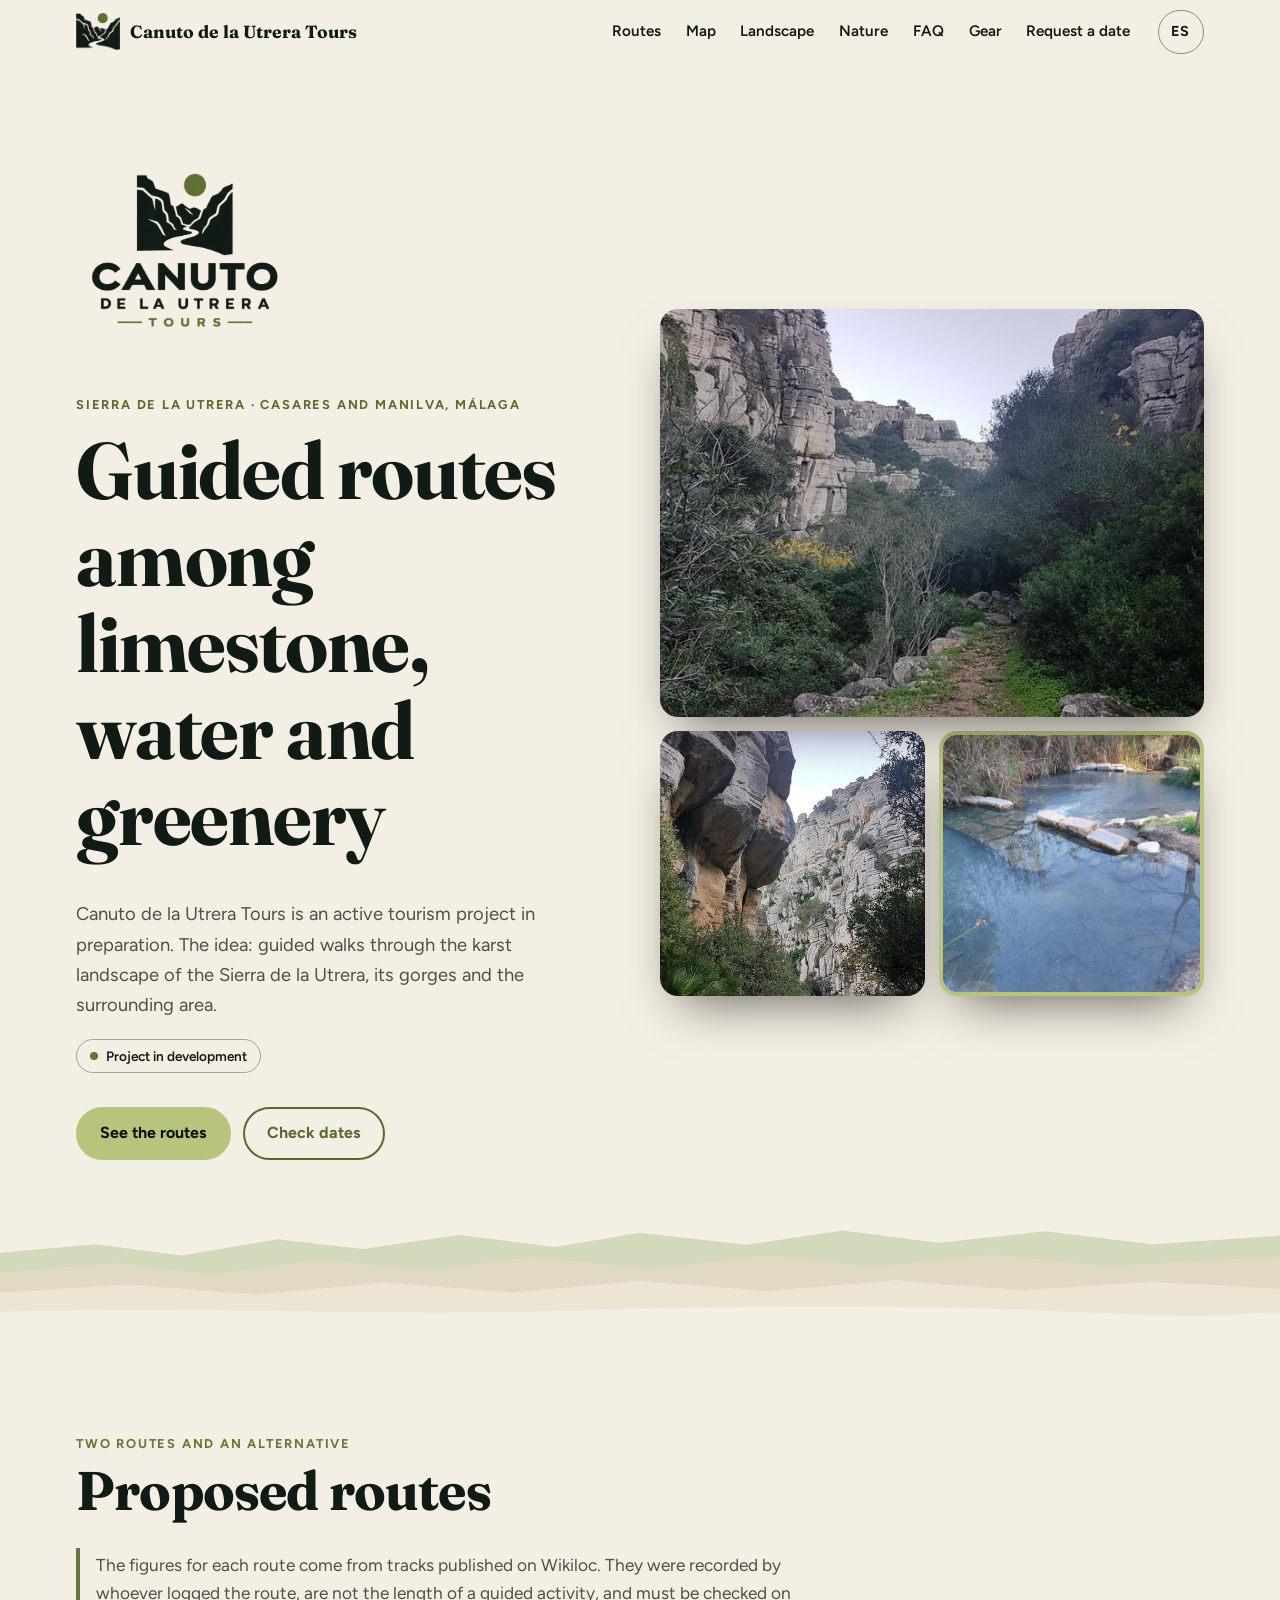
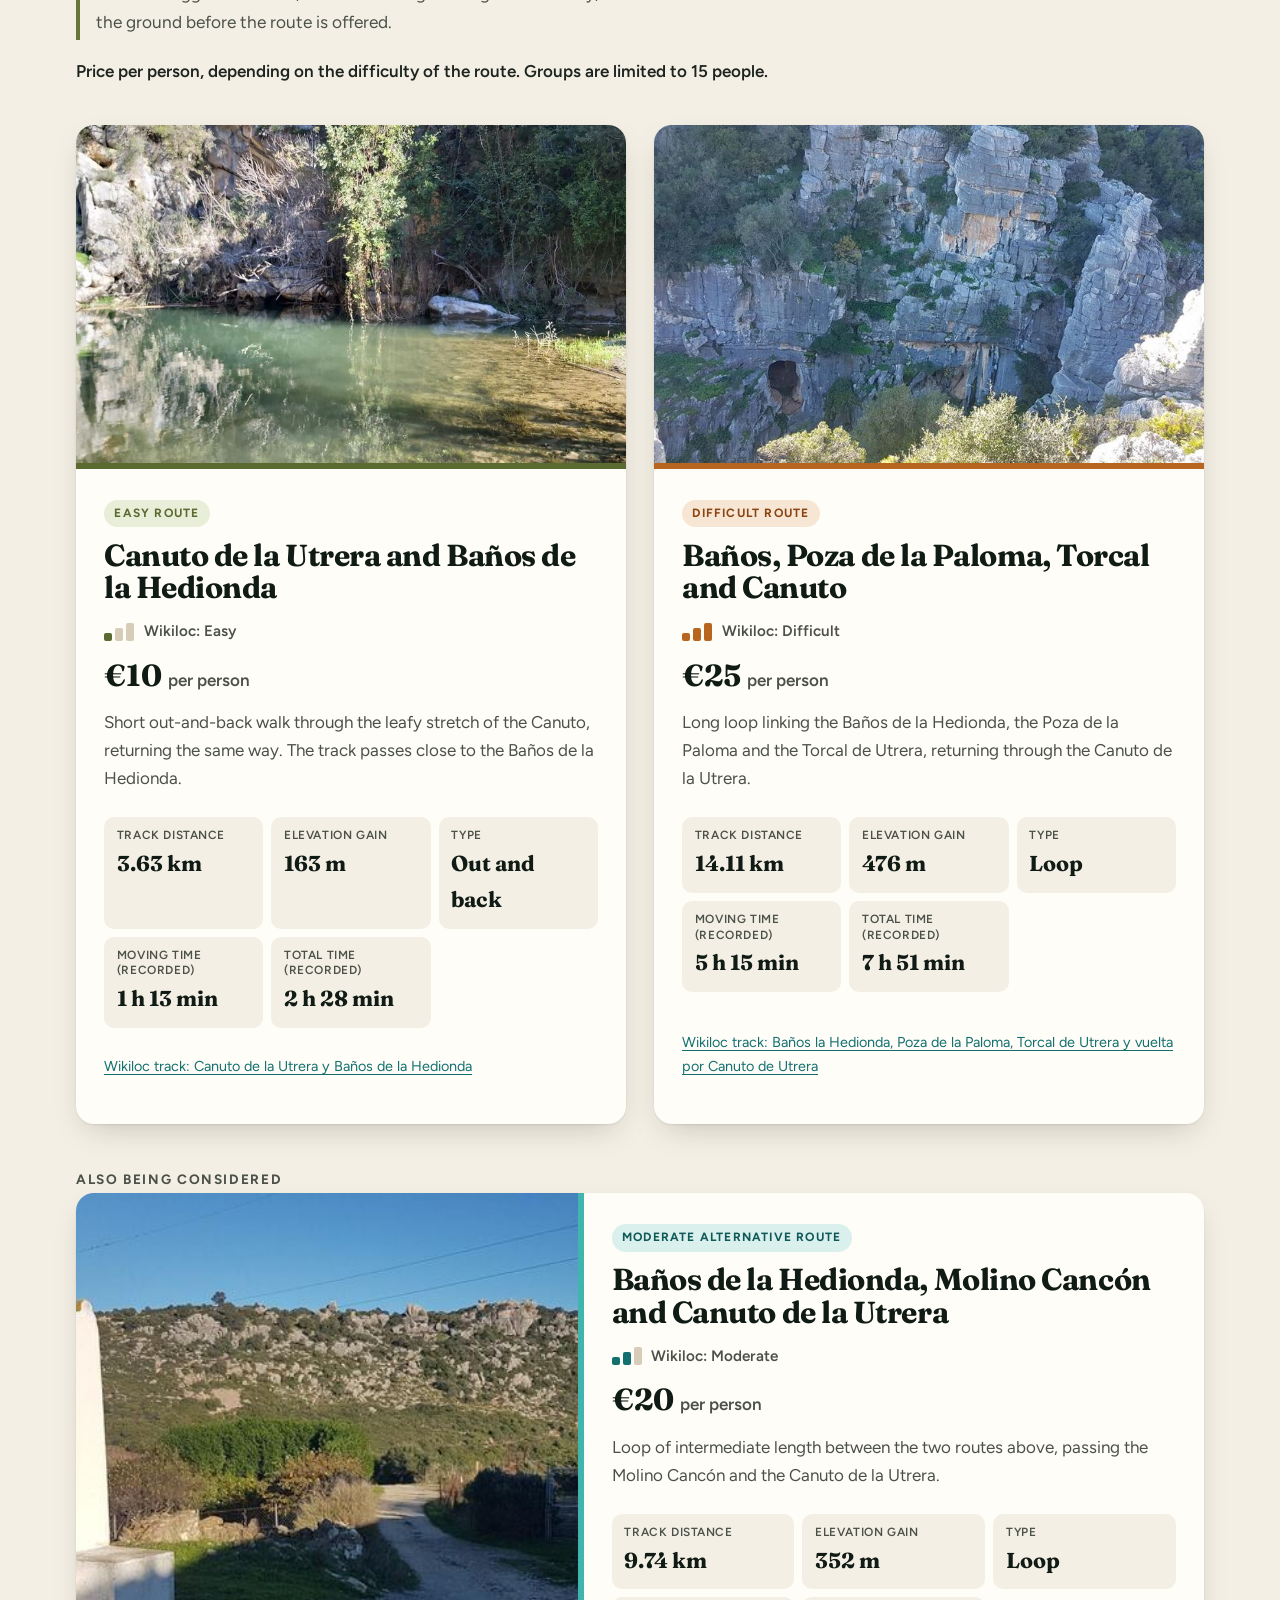
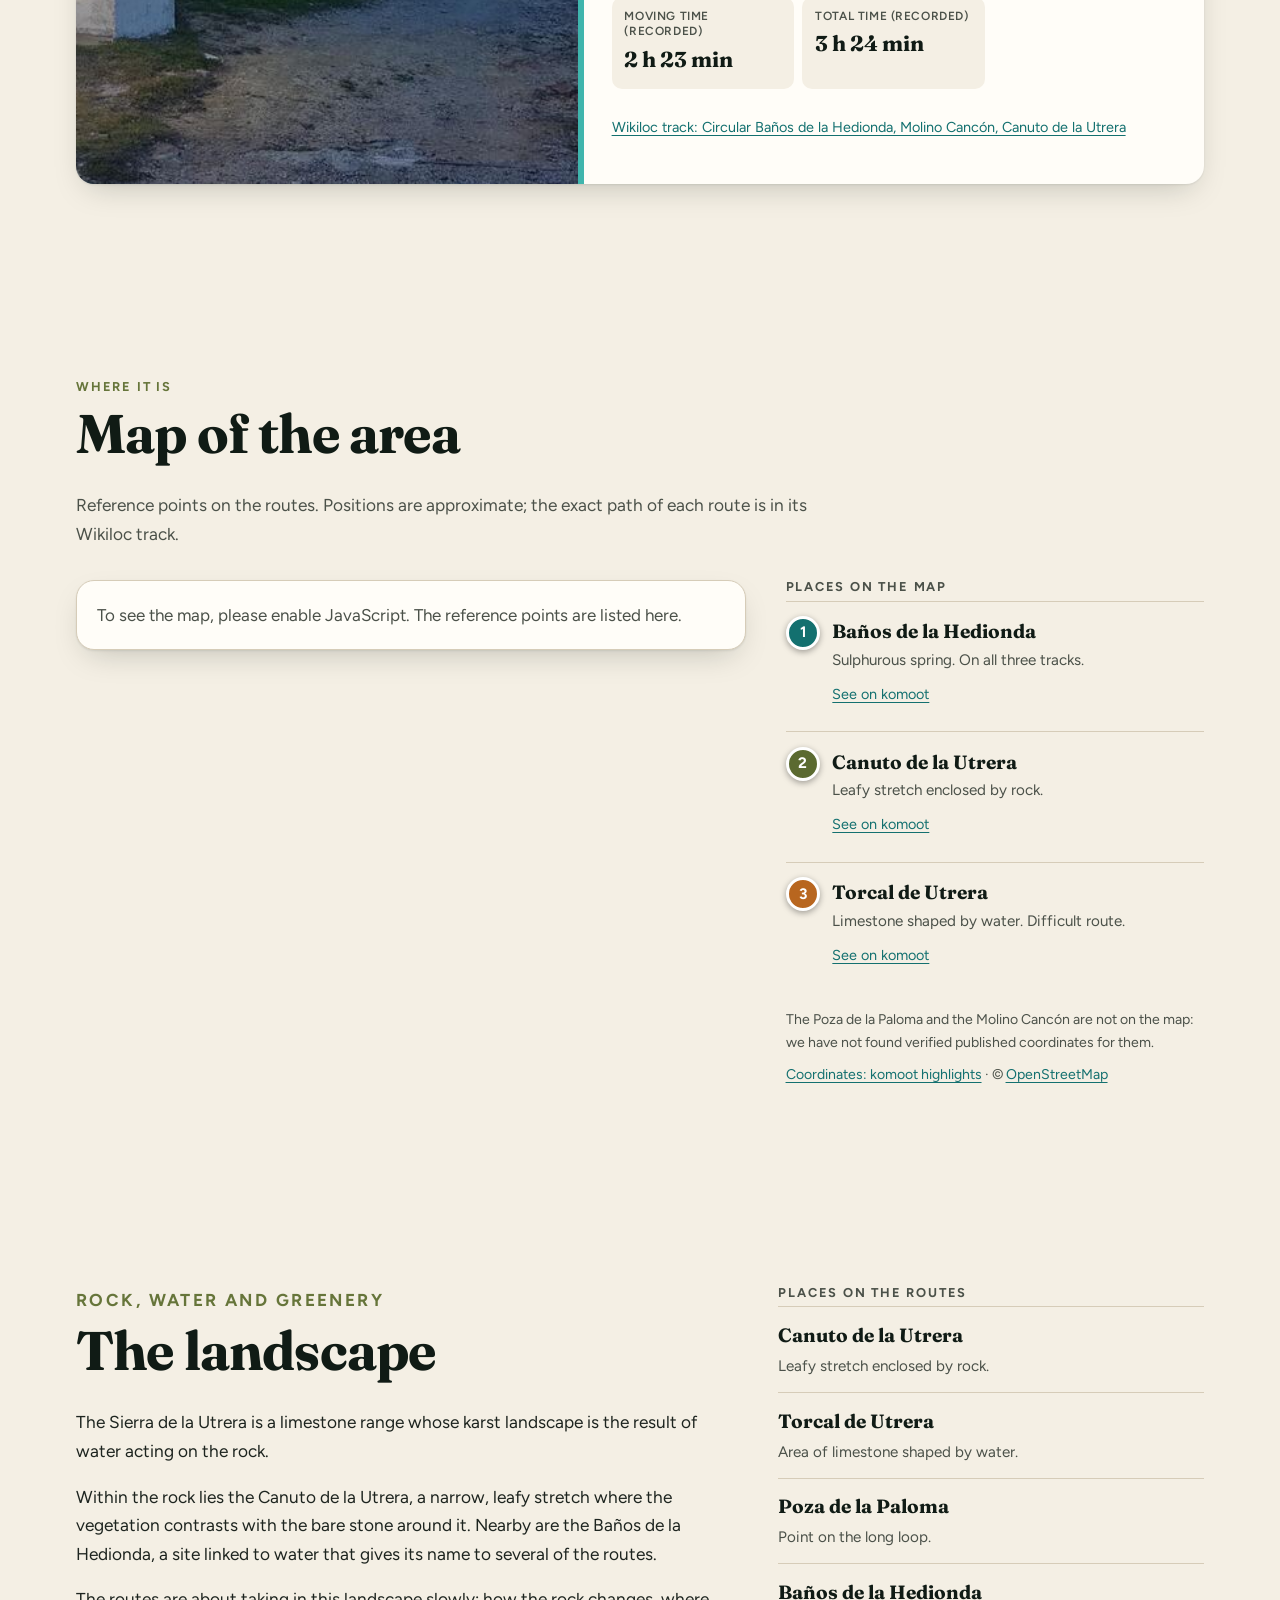
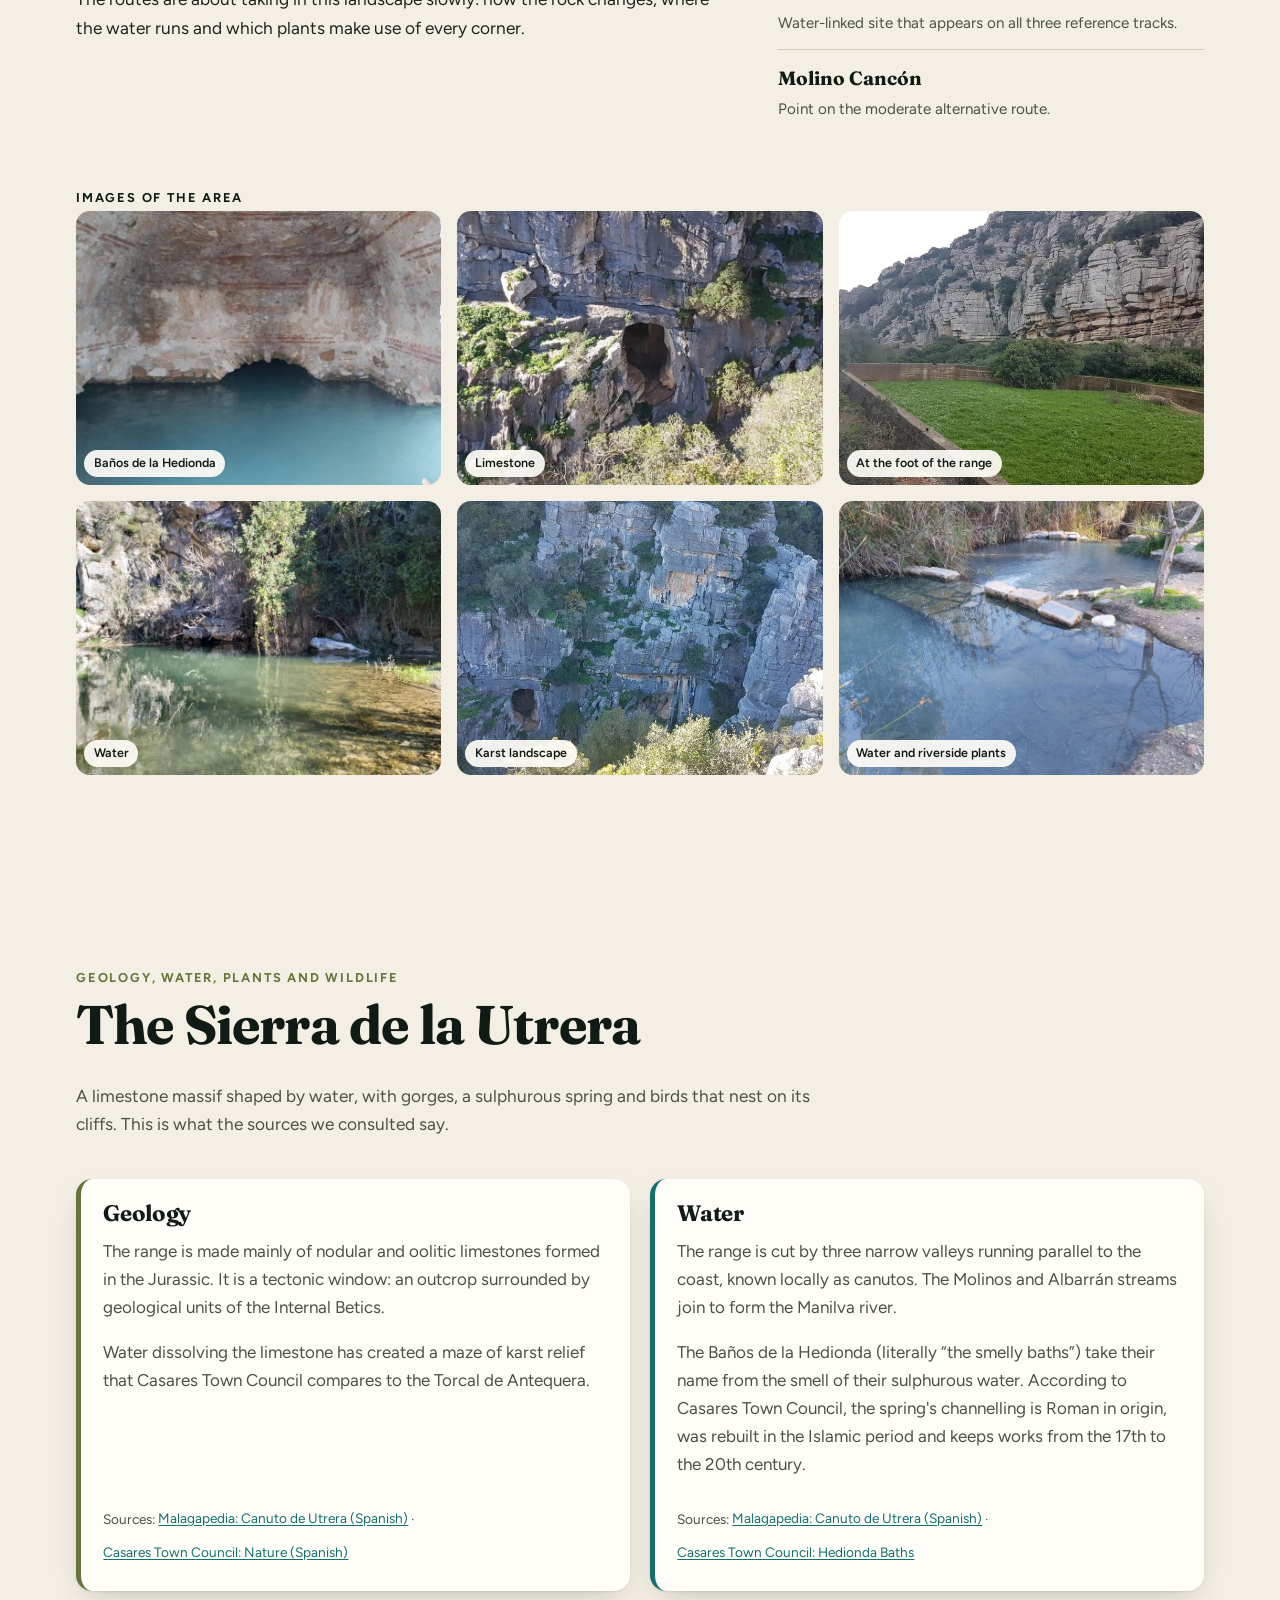
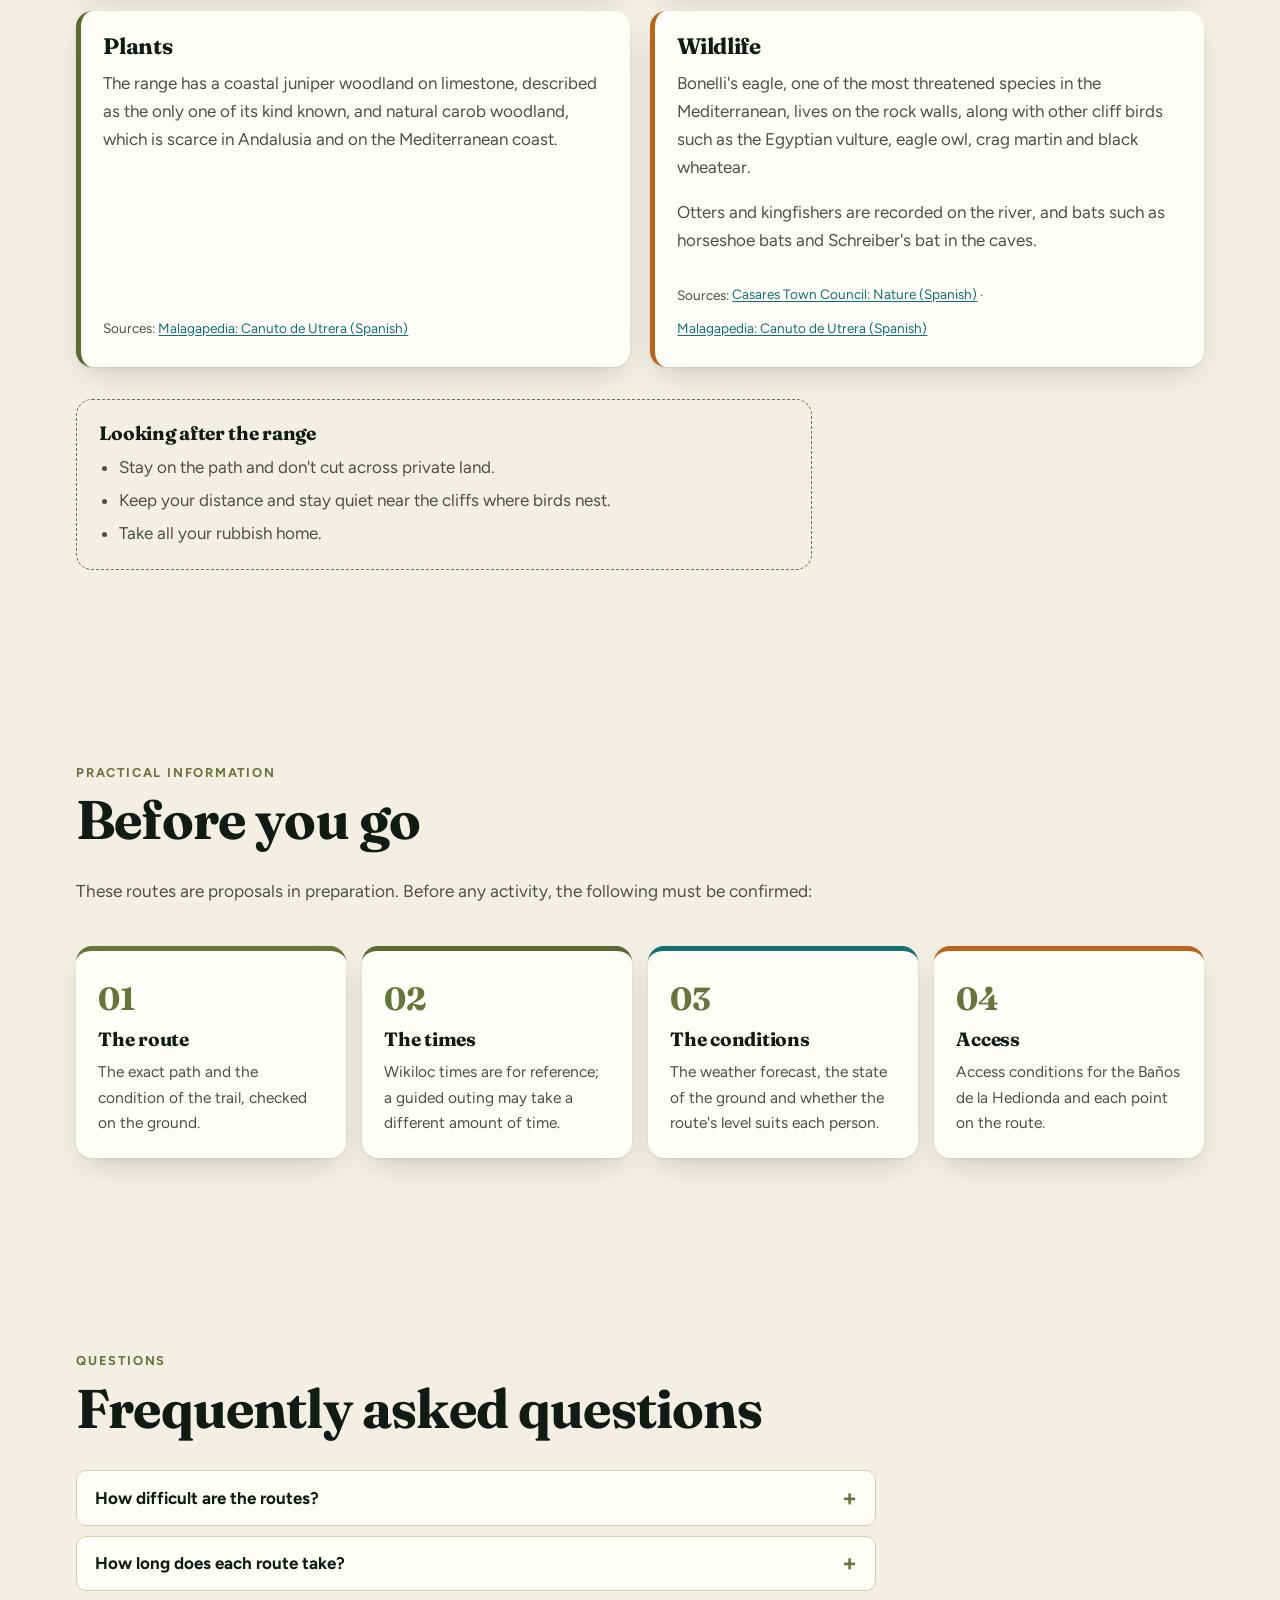
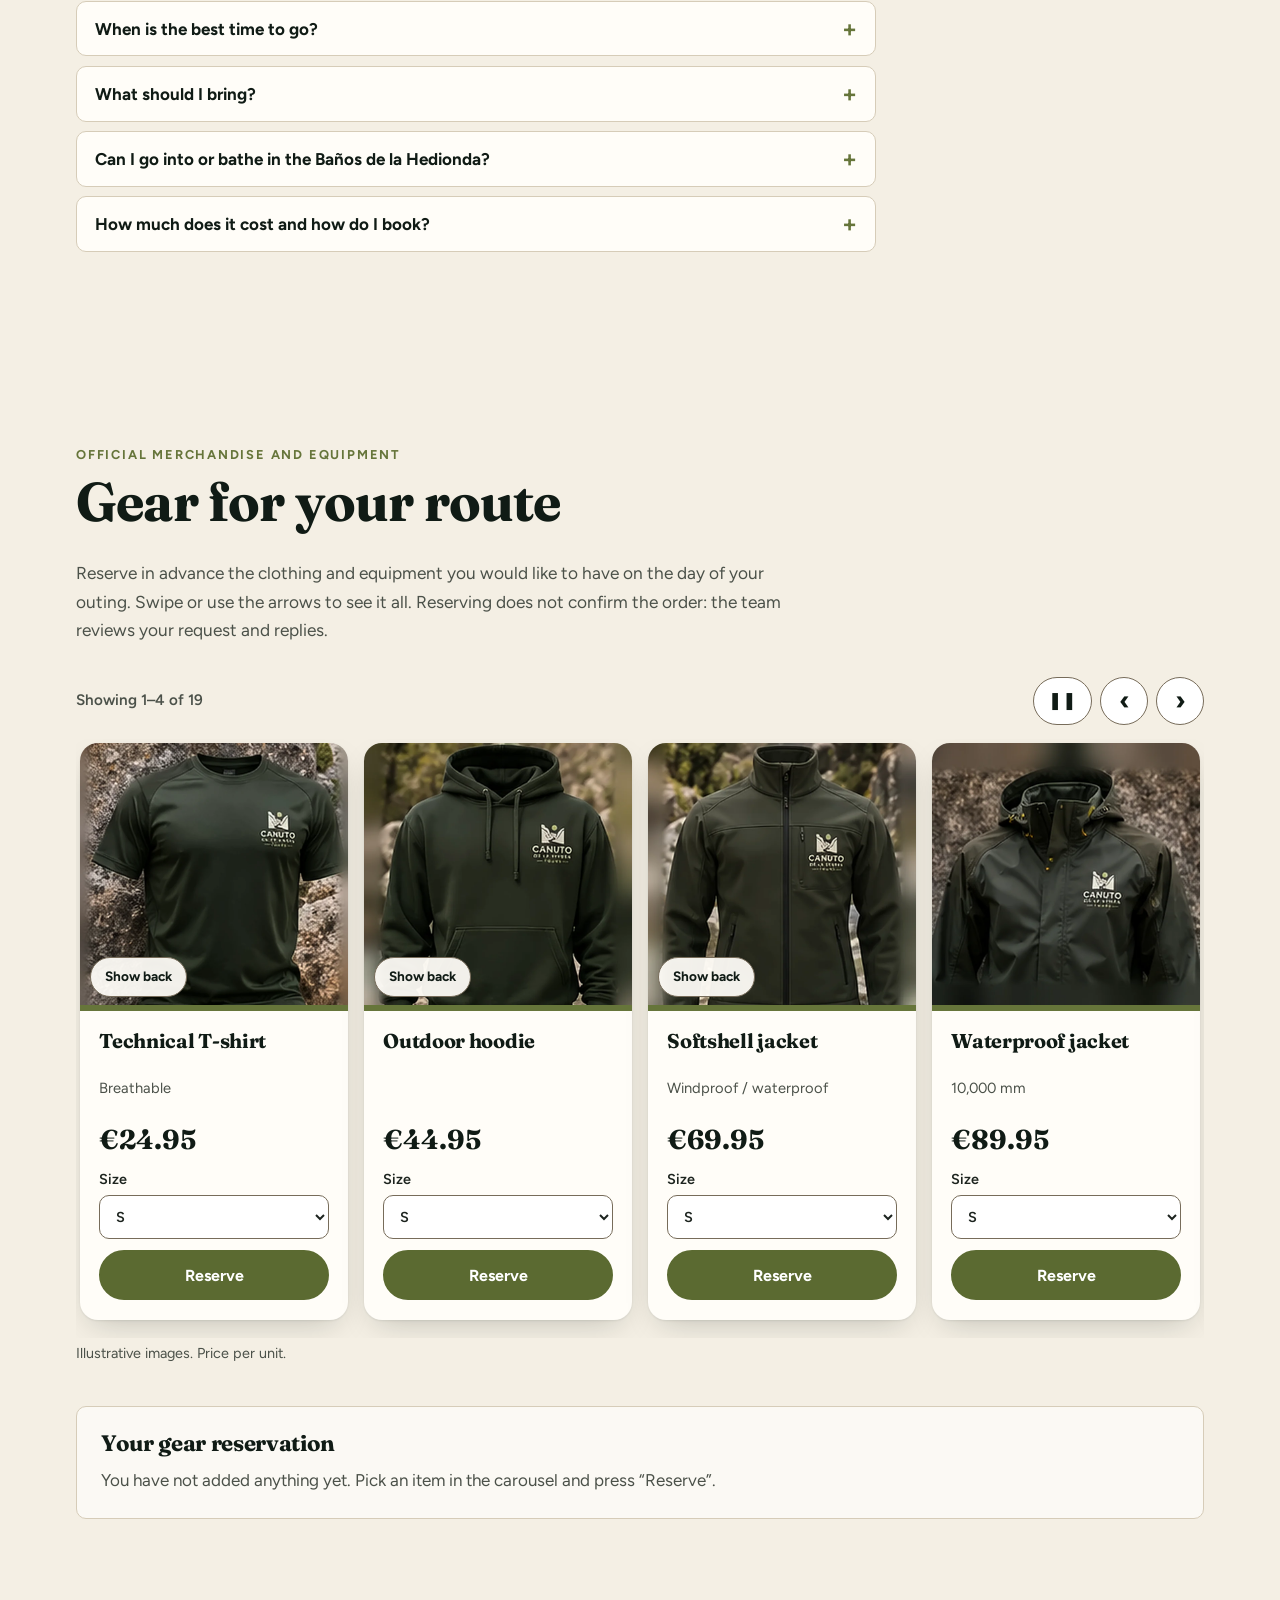
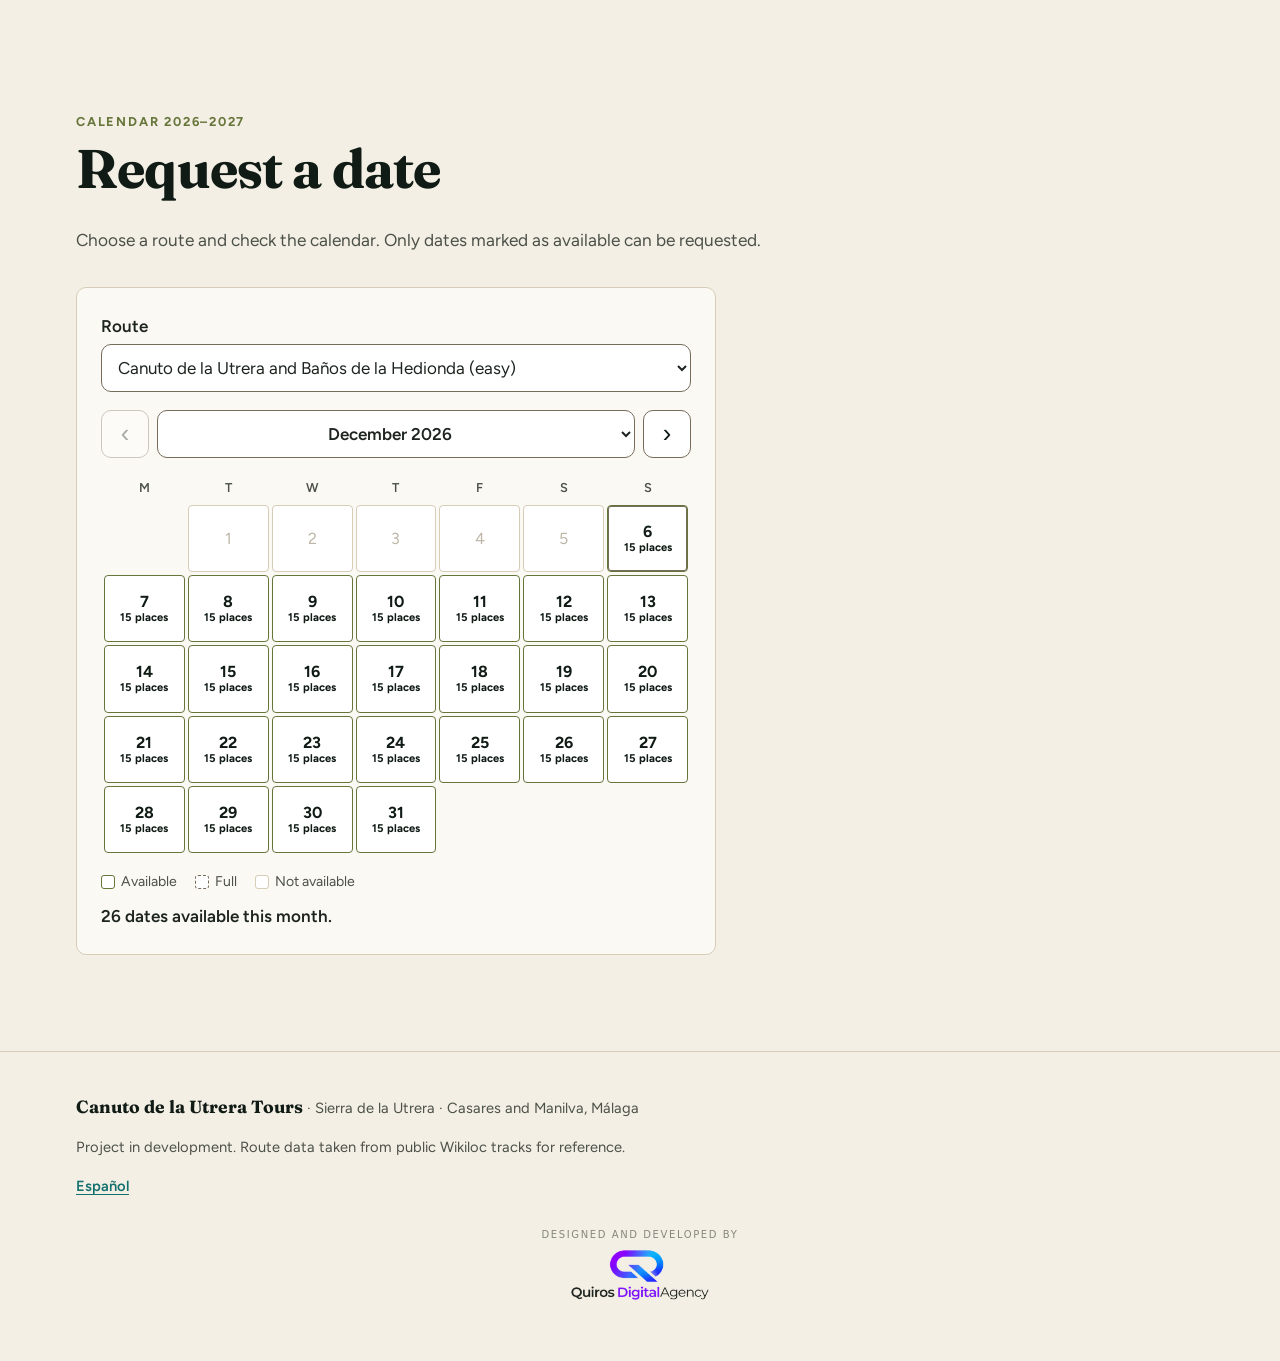
==== en.html @ 84bdc3fd "Fotos mejores de cada producto, espalda en camiseta, sudadera y softshell - Cada artículo con su fot" ====
<!doctype html>
<html lang="en">
<head>
  <meta charset="utf-8">
  <meta name="viewport" content="width=device-width, initial-scale=1">
  <title>Canuto de la Utrera Tours · Guided routes in the Sierra de la Utrera</title>
  <meta name="description" content="Active tourism project offering guided routes through the natural and geological setting of the Sierra de la Utrera, between Casares and Manilva (Málaga, Spain).">
  <meta property="og:type" content="website">
  <meta property="og:locale" content="en_GB">
  <meta property="og:locale:alternate" content="es_ES">
  <meta property="og:site_name" content="Canuto de la Utrera Tours">
  <meta property="og:title" content="Canuto de la Utrera Tours · Guided routes in the Sierra de la Utrera">
  <meta property="og:description" content="Active tourism project offering guided routes through the natural and geological setting of the Sierra de la Utrera, between Casares and Manilva (Málaga, Spain).">
  <link rel="alternate" hreflang="es" href="index.html">
  <link rel="alternate" hreflang="en" href="en.html">
  <meta name="twitter:card" content="summary">
  <meta name="theme-color" content="#f4efe4">
  <meta name="color-scheme" content="light">
  <link rel="manifest" href="manifest.json">
  <link rel="icon" href="favicon-32.png" type="image/png" sizes="32x32">
  <link rel="apple-touch-icon" href="favicon-180.png">
  <link rel="preconnect" href="https://fonts.googleapis.com">
  <link rel="preconnect" href="https://fonts.gstatic.com" crossorigin>
  <link rel="stylesheet" href="https://fonts.googleapis.com/css2?family=Fraunces:opsz,wght@9..144,500;9..144,700&family=Figtree:wght@400;600;700&display=swap">
  <link rel="stylesheet" href="styles.v4.css">
  <link rel="stylesheet" href="vendor/leaflet/leaflet.css">
</head>
<body>
  <a class="saltar" href="#contenido">Skip to content</a>

  <header class="cabecera">
    <div class="envoltura cabecera-in">
      <a class="marca" href="#inicio"><img src="img/marca.png" alt="" width="44" height="37"><span>Canuto de la Utrera Tours</span></a>
      <nav aria-label="Main">
        <ul>
          <li><a href="#rutas">Routes</a></li>
          <li><a href="#mapa">Map</a></li>
          <li><a href="#entorno">Landscape</a></li>
          <li><a href="#naturaleza">Nature</a></li>
          <li><a href="#preguntas">FAQ</a></li>
          <li><a href="#material">Gear</a></li>
          <li><a href="#reservas">Request a date</a></li>
        </ul>
      </nav>
      <a class="idioma" href="index.html" hreflang="es" lang="es" aria-label="Leer esta página en español"><span aria-hidden="true">ES</span></a>
    </div>
  </header>

  <main id="contenido" tabindex="-1">
    <section class="portada" id="inicio" aria-labelledby="inicio-t">
      <div class="envoltura portada-in">
        <div class="portada-texto">
          <img class="portada-logo" src="img/logo.png" alt="Logo of Canuto de la Utrera Tours" width="640" height="661">
          <p class="antetitulo">Sierra de la Utrera · Casares and Manilva, Málaga</p>
          <h1 id="inicio-t">Guided routes among limestone, water and greenery</h1>
          <p class="entradilla">Canuto de la Utrera Tours is an active tourism project in preparation. The idea: guided walks through the karst landscape of the Sierra de la Utrera, its gorges and the surrounding area.</p>
          <p class="estado">Project in development</p>
          <p class="portada-acciones"><a class="boton boton-claro" href="#rutas">See the routes</a><a class="boton boton-borde" href="#reservas">Check dates</a></p>
        </div>
        <div class="portada-fotos">
          <figure class="pf pf-1"><img src="img/sendero-canuto.jpg" srcset="img/sendero-canuto-800.jpg 800w, img/sendero-canuto.jpg 1600w" sizes="(min-width: 60rem) 34rem, 100vw" alt="Path through vegetation leading into a gorge with limestone walls" loading="eager" decoding="async"></figure>
          <figure class="pf pf-2"><img src="img/barranco.jpg" srcset="img/barranco-800.jpg 800w, img/barranco.jpg 1600w" sizes="(min-width: 60rem) 17rem, 1px" alt="Limestone walls closing in among trees to form a gorge" loading="eager" decoding="async"></figure>
          <figure class="pf pf-3"><img src="img/agua-turquesa.jpg" srcset="img/agua-turquesa-800.jpg 800w, img/agua-turquesa.jpg 1600w" sizes="(min-width: 60rem) 17rem, 1px" alt="Turquoise water flowing between stone slabs and reeds" loading="eager" decoding="async"></figure>
        </div>
      </div>
      <svg class="estratos" viewBox="0 0 1200 360" preserveAspectRatio="none" aria-hidden="true" focusable="false">
      <path class="e1" d="M0 120 L90 96 L170 128 L260 82 L340 110 L430 70 L520 104 L600 64 L700 98 L790 58 L880 92 L980 60 L1080 96 L1200 72 V360 H0Z"/>
      <path class="e2" d="M0 176 L110 150 L200 182 L300 140 L400 170 L500 132 L610 166 L720 128 L820 160 L930 126 L1040 158 L1200 132 V360 H0Z"/>
      <path class="e3" d="M0 232 L120 210 L240 238 L360 204 L480 232 L600 200 L720 228 L840 198 L960 226 L1080 202 L1200 222 V360 H0Z"/>
      <path class="e4" d="M0 286 C200 268 340 300 520 284 S860 266 1000 286 S1140 296 1200 288 V360 H0Z"/>
      <path class="agua" d="M0 330 C150 318 300 340 450 328 S750 316 900 330 S1100 342 1200 326 V360 H0Z"/>
    </svg>
    </section>

    <section class="seccion" id="rutas" aria-labelledby="rutas-t">
      <div class="envoltura">
        <p class="kicker">Two routes and an alternative</p>
        <h2 id="rutas-t">Proposed routes</h2>
        <p class="aviso">The figures for each route come from tracks published on Wikiloc. They were recorded by whoever logged the route, are not the length of a guided activity, and must be checked on the ground before the route is offered.</p>
        <p class="rutas-precio-nota">Price per person, depending on the difficulty of the route. Groups are limited to 15 people.</p>
        <div class="rutas">
      <article class="ruta ruta-facil" id="ruta-facil" aria-labelledby="ruta-facil-t">
        <figure class="ruta-foto"><img src="img/poza.jpg" srcset="img/poza-800.jpg 800w, img/poza.jpg 1600w" sizes="(min-width: 56rem) 36rem, 100vw" alt="Clear pool at the foot of rock walls covered in vegetation" loading="lazy" decoding="async"></figure>
        <div class="ruta-cuerpo">
        <div class="ruta-cab">
          <p class="ruta-etiqueta">Easy route</p>
          <h3 id="ruta-facil-t">Canuto de la Utrera and Baños de la Hedionda</h3>
          <p class="nivel nivel-facil"><span class="nivel-marcas" aria-hidden="true"><span class="on"></span><span class=""></span><span class=""></span></span>Wikiloc: Easy</p>
          <p class="ruta-precio"><strong>€10</strong> per person</p>
        </div>
        <p class="ruta-resumen">Short out-and-back walk through the leafy stretch of the Canuto, returning the same way. The track passes close to the Baños de la Hedionda.</p>
        <dl class="ruta-datos">
          <div><dt>Track distance</dt><dd>3.63 km</dd></div>
          <div><dt>Elevation gain</dt><dd>163 m</dd></div>
          <div><dt>Type</dt><dd>Out and back</dd></div>
          <div><dt>Moving time (recorded)</dt><dd>1 h 13 min</dd></div>
          <div><dt>Total time (recorded)</dt><dd>2 h 28 min</dd></div>
        </dl>
        <p class="ruta-fuente"><a href="https://es.wikiloc.com/rutas-senderismo/canuto-de-la-utrera-y-banos-de-la-hedionda-casares-malaga-23-05-2021-73880812" rel="noopener" target="_blank" hreflang="es">Wikiloc track: Canuto de la Utrera y Baños de la Hedionda<span class="sr-only"> (opens in a new tab)</span></a></p>
        </div>
      </article>
      <article class="ruta ruta-dificil" id="ruta-dificil" aria-labelledby="ruta-dificil-t">
        <figure class="ruta-foto"><img src="img/paredes-karsticas.jpg" srcset="img/paredes-karsticas-800.jpg 800w, img/paredes-karsticas.jpg 1600w" sizes="(min-width: 56rem) 36rem, 100vw" alt="Cracked limestone walls with hollows, seen from above" loading="lazy" decoding="async"></figure>
        <div class="ruta-cuerpo">
        <div class="ruta-cab">
          <p class="ruta-etiqueta">Difficult route</p>
          <h3 id="ruta-dificil-t">Baños, Poza de la Paloma, Torcal and Canuto</h3>
          <p class="nivel nivel-dificil"><span class="nivel-marcas" aria-hidden="true"><span class="on"></span><span class="on"></span><span class="on"></span></span>Wikiloc: Difficult</p>
          <p class="ruta-precio"><strong>€25</strong> per person</p>
        </div>
        <p class="ruta-resumen">Long loop linking the Baños de la Hedionda, the Poza de la Paloma and the Torcal de Utrera, returning through the Canuto de la Utrera.</p>
        <dl class="ruta-datos">
          <div><dt>Track distance</dt><dd>14.11 km</dd></div>
          <div><dt>Elevation gain</dt><dd>476 m</dd></div>
          <div><dt>Type</dt><dd>Loop</dd></div>
          <div><dt>Moving time (recorded)</dt><dd>5 h 15 min</dd></div>
          <div><dt>Total time (recorded)</dt><dd>7 h 51 min</dd></div>
        </dl>
        <p class="ruta-fuente"><a href="https://es.wikiloc.com/rutas-senderismo/banos-la-hedionda-poza-de-la-paloma-torcal-de-utrera-y-vuelta-por-canuto-de-utrera-en-casares-46228989" rel="noopener" target="_blank" hreflang="es">Wikiloc track: Baños la Hedionda, Poza de la Paloma, Torcal de Utrera y vuelta por Canuto de Utrera<span class="sr-only"> (opens in a new tab)</span></a></p>
        </div>
      </article>
        </div>
        <div class="alternativas">
          <h3 class="alt-t">Also being considered</h3>
      <article class="ruta ruta-moderada ruta-alt" id="ruta-moderada" aria-labelledby="ruta-moderada-t">
        <figure class="ruta-foto"><img src="img/edificio-camino.jpg" srcset="img/edificio-camino-800.jpg 800w, img/edificio-camino.jpg 1600w" sizes="(min-width: 56rem) 36rem, 100vw" alt="Small white building beside a dirt track, with the mountains behind" loading="lazy" decoding="async"></figure>
        <div class="ruta-cuerpo">
        <div class="ruta-cab">
          <p class="ruta-etiqueta">Moderate alternative route</p>
          <h3 id="ruta-moderada-t">Baños de la Hedionda, Molino Cancón and Canuto de la Utrera</h3>
          <p class="nivel nivel-moderada"><span class="nivel-marcas" aria-hidden="true"><span class="on"></span><span class="on"></span><span class=""></span></span>Wikiloc: Moderate</p>
          <p class="ruta-precio"><strong>€20</strong> per person</p>
        </div>
        <p class="ruta-resumen">Loop of intermediate length between the two routes above, passing the Molino Cancón and the Canuto de la Utrera.</p>
        <dl class="ruta-datos">
          <div><dt>Track distance</dt><dd>9.74 km</dd></div>
          <div><dt>Elevation gain</dt><dd>352 m</dd></div>
          <div><dt>Type</dt><dd>Loop</dd></div>
          <div><dt>Moving time (recorded)</dt><dd>2 h 23 min</dd></div>
          <div><dt>Total time (recorded)</dt><dd>3 h 24 min</dd></div>
        </dl>
        
        <p class="ruta-fuente"><a href="https://es.wikiloc.com/rutas-senderismo/circular-banos-de-la-hedionda-molino-cancon-canuto-de-la-utrera-casares-malaga-10-12-2018-31274922" rel="noopener" target="_blank" hreflang="es">Wikiloc track: Circular Baños de la Hedionda, Molino Cancón, Canuto de la Utrera<span class="sr-only"> (opens in a new tab)</span></a></p>
        </div>
      </article>
        </div>
      </div>
    </section>

    <section class="seccion seccion-mapa" id="mapa" aria-labelledby="mapa-t">
      <div class="envoltura">
        <p class="kicker">Where it is</p>
        <h2 id="mapa-t">Map of the area</h2>
        <p class="entradilla-sec">Reference points on the routes. Positions are approximate; the exact path of each route is in its Wikiloc track.</p>
        <div class="mapa-in">
          <div class="mapa-lienzo-caja">
            <div id="mapa-lienzo" class="mapa-lienzo" data-mapa hidden></div>
            <p class="mapa-aviso" id="mapa-aviso" role="status">To see the map, please enable JavaScript. The reference points are listed here.</p>
          </div>
          <div class="mapa-lista">
            <h3>Places on the map</h3>
            <ol>
              <li class="mp-agua"><span class="mapa-num" aria-hidden="true">1</span><div><strong lang="es">Baños de la Hedionda</strong><span>Sulphurous spring. On all three tracks.</span>
                <span class="mapa-acciones"><button type="button" class="enlace" data-mapa-punto="0" hidden>Show on map</button> <a href="https://www.komoot.com/highlight/4078869" rel="noopener" target="_blank">See on komoot<span class="sr-only"> (opens in a new tab)</span></a></span></div></li>
              <li class="mp-canuto"><span class="mapa-num" aria-hidden="true">2</span><div><strong lang="es">Canuto de la Utrera</strong><span>Leafy stretch enclosed by rock.</span>
                <span class="mapa-acciones"><button type="button" class="enlace" data-mapa-punto="1" hidden>Show on map</button> <a href="https://www.komoot.com/highlight/4354990" rel="noopener" target="_blank">See on komoot<span class="sr-only"> (opens in a new tab)</span></a></span></div></li>
              <li class="mp-roca"><span class="mapa-num" aria-hidden="true">3</span><div><strong lang="es">Torcal de Utrera</strong><span>Limestone shaped by water. Difficult route.</span>
                <span class="mapa-acciones"><button type="button" class="enlace" data-mapa-punto="2" hidden>Show on map</button> <a href="https://www.komoot.com/highlight/4078865" rel="noopener" target="_blank">See on komoot<span class="sr-only"> (opens in a new tab)</span></a></span></div></li>
            </ol>
            <p class="mapa-nota">The Poza de la Paloma and the Molino Cancón are not on the map: we have not found verified published coordinates for them.</p>
            <p class="mapa-nota"><a href="https://www.komoot.com/highlight/4354990" rel="noopener" target="_blank">Coordinates: komoot highlights<span class="sr-only"> (opens in a new tab)</span></a> · © <a href="https://www.openstreetmap.org/copyright" rel="noopener" target="_blank">OpenStreetMap</a></p>
          </div>
        </div>
      </div>
      <script id="datos-mapa" type="application/json">{"centro":[36.3952,-5.2695],"zoom":15,"region":"Interactive map of the Sierra de la Utrera","puntos":[{"nombre":"Baños de la Hedionda","lat":36.39648,"lon":-5.26131,"tipo":"agua","texto":"Sulphurous spring. On all three tracks."},{"nombre":"Canuto de la Utrera","lat":36.393805,"lon":-5.26955,"tipo":"canuto","texto":"Leafy stretch enclosed by rock."},{"nombre":"Torcal de Utrera","lat":36.396833,"lon":-5.278472,"tipo":"roca","texto":"Limestone shaped by water. Difficult route."}]}</script>
    </section>

    <section class="seccion seccion-entorno" id="entorno" aria-labelledby="entorno-t">
      <div class="envoltura entorno-in">
        <div class="entorno-texto">
          <p class="kicker">Rock, water and greenery</p>
          <h2 id="entorno-t">The landscape</h2>
          <p>The Sierra de la Utrera is a limestone range whose karst landscape is the result of water acting on the rock.</p>
          <p>Within the rock lies the Canuto de la Utrera, a narrow, leafy stretch where the vegetation contrasts with the bare stone around it. Nearby are the Baños de la Hedionda, a site linked to water that gives its name to several of the routes.</p>
          <p>The routes are about taking in this landscape slowly: how the rock changes, where the water runs and which plants make use of every corner.</p>
        </div>
        <div class="entorno-lugares">
          <h3>Places on the routes</h3>
          <ul>
            <li><strong lang="es">Canuto de la Utrera</strong><span>Leafy stretch enclosed by rock.</span></li>
            <li><strong lang="es">Torcal de Utrera</strong><span>Area of limestone shaped by water.</span></li>
            <li><strong lang="es">Poza de la Paloma</strong><span>Point on the long loop.</span></li>
            <li><strong lang="es">Baños de la Hedionda</strong><span>Water-linked site that appears on all three reference tracks.</span></li>
            <li><strong lang="es">Molino Cancón</strong><span>Point on the moderate alternative route.</span></li>
          </ul>
        </div>
      </div>
      <div class="envoltura"><h3 class="galeria-t">Images of the area</h3><div class="galeria">
        <figure class="gal gal-1"><a class="gal-enlace" href="img/banos-boveda.jpg" data-lightbox data-pie="Baños de la Hedionda" data-alt="Stone vault with bands of brick over a sheet of turquoise water"><span class="sr-only">Enlarge photo: Baños de la Hedionda</span><img src="img/banos-boveda.jpg" srcset="img/banos-boveda-800.jpg 800w, img/banos-boveda.jpg 1600w" sizes="(min-width: 48rem) 24rem, 50vw" alt="Stone vault with bands of brick over a sheet of turquoise water" loading="lazy" decoding="async"></a><figcaption>Baños de la Hedionda</figcaption></figure>
        <figure class="gal gal-2"><a class="gal-enlace" href="img/cueva.jpg" data-lightbox data-pie="Limestone" data-alt="Limestone wall with the mouth of a cave, surrounded by scrub"><span class="sr-only">Enlarge photo: Limestone</span><img src="img/cueva.jpg" srcset="img/cueva-800.jpg 800w, img/cueva.jpg 1600w" sizes="(min-width: 48rem) 24rem, 50vw" alt="Limestone wall with the mouth of a cave, surrounded by scrub" loading="lazy" decoding="async"></a><figcaption>Limestone</figcaption></figure>
        <figure class="gal gal-3"><a class="gal-enlace" href="img/prado-farallon.jpg" data-lightbox data-pie="At the foot of the range" data-alt="Green meadow enclosed by walls at the foot of a limestone cliff"><span class="sr-only">Enlarge photo: At the foot of the range</span><img src="img/prado-farallon.jpg" srcset="img/prado-farallon-800.jpg 800w, img/prado-farallon.jpg 1600w" sizes="(min-width: 48rem) 24rem, 50vw" alt="Green meadow enclosed by walls at the foot of a limestone cliff" loading="lazy" decoding="async"></a><figcaption>At the foot of the range</figcaption></figure>
        <figure class="gal gal-4"><a class="gal-enlace" href="img/poza.jpg" data-lightbox data-pie="Water" data-alt="Clear pool at the foot of rock walls covered in vegetation"><span class="sr-only">Enlarge photo: Water</span><img src="img/poza.jpg" srcset="img/poza-800.jpg 800w, img/poza.jpg 1600w" sizes="(min-width: 48rem) 24rem, 50vw" alt="Clear pool at the foot of rock walls covered in vegetation" loading="lazy" decoding="async"></a><figcaption>Water</figcaption></figure>
        <figure class="gal gal-5"><a class="gal-enlace" href="img/paredes-karsticas.jpg" data-lightbox data-pie="Karst landscape" data-alt="Cracked limestone walls with hollows, seen from above"><span class="sr-only">Enlarge photo: Karst landscape</span><img src="img/paredes-karsticas.jpg" srcset="img/paredes-karsticas-800.jpg 800w, img/paredes-karsticas.jpg 1600w" sizes="(min-width: 48rem) 24rem, 50vw" alt="Cracked limestone walls with hollows, seen from above" loading="lazy" decoding="async"></a><figcaption>Karst landscape</figcaption></figure>
        <figure class="gal gal-6"><a class="gal-enlace" href="img/agua-turquesa.jpg" data-lightbox data-pie="Water and riverside plants" data-alt="Turquoise water flowing between stone slabs and reeds"><span class="sr-only">Enlarge photo: Water and riverside plants</span><img src="img/agua-turquesa.jpg" srcset="img/agua-turquesa-800.jpg 800w, img/agua-turquesa.jpg 1600w" sizes="(min-width: 48rem) 24rem, 50vw" alt="Turquoise water flowing between stone slabs and reeds" loading="lazy" decoding="async"></a><figcaption>Water and riverside plants</figcaption></figure>
      </div></div>
    </section>


    <section class="seccion seccion-naturaleza" id="naturaleza" aria-labelledby="naturaleza-t">
      <div class="envoltura">
        <p class="kicker">Geology, water, plants and wildlife</p>
        <h2 id="naturaleza-t">The Sierra de la Utrera</h2>
        <p class="entradilla-sec">A limestone massif shaped by water, with gorges, a sulphurous spring and birds that nest on its cliffs. This is what the sources we consulted say.</p>
        <div class="naturaleza">
          <article class="nat nat-geologia" aria-labelledby="nat-geologia-t">
            <h3 id="nat-geologia-t">Geology</h3>
            <p>The range is made mainly of nodular and oolitic limestones formed in the Jurassic. It is a tectonic window: an outcrop surrounded by geological units of the Internal Betics.</p>
            <p>Water dissolving the limestone has created a maze of karst relief that Casares Town Council compares to the Torcal de Antequera.</p>
            <p class="nat-fuentes">Sources: <a href="https://malagapedia.wikanda.es/wiki/Canuto_de_Utrera" rel="noopener" target="_blank">Malagapedia: Canuto de Utrera (Spanish)<span class="sr-only"> (opens in a new tab)</span></a> · <a href="https://www.casares.es/turismo/naturaleza-2/" rel="noopener" target="_blank">Casares Town Council: Nature (Spanish)<span class="sr-only"> (opens in a new tab)</span></a></p>
          </article>
          <article class="nat nat-agua" aria-labelledby="nat-agua-t">
            <h3 id="nat-agua-t">Water</h3>
            <p>The range is cut by three narrow valleys running parallel to the coast, known locally as canutos. The Molinos and Albarrán streams join to form the Manilva river.</p>
            <p>The Baños de la Hedionda (literally “the smelly baths”) take their name from the smell of their sulphurous water. According to Casares Town Council, the spring&#39;s channelling is Roman in origin, was rebuilt in the Islamic period and keeps works from the 17th to the 20th century.</p>
            <p class="nat-fuentes">Sources: <a href="https://malagapedia.wikanda.es/wiki/Canuto_de_Utrera" rel="noopener" target="_blank">Malagapedia: Canuto de Utrera (Spanish)<span class="sr-only"> (opens in a new tab)</span></a> · <a href="https://www.casares.es/en/tourism/what-to-see-in-casares/hedionda-baths/" rel="noopener" target="_blank">Casares Town Council: Hedionda Baths<span class="sr-only"> (opens in a new tab)</span></a></p>
          </article>
          <article class="nat nat-flora" aria-labelledby="nat-flora-t">
            <h3 id="nat-flora-t">Plants</h3>
            <p>The range has a coastal juniper woodland on limestone, described as the only one of its kind known, and natural carob woodland, which is scarce in Andalusia and on the Mediterranean coast.</p>
            <p class="nat-fuentes">Sources: <a href="https://malagapedia.wikanda.es/wiki/Canuto_de_Utrera" rel="noopener" target="_blank">Malagapedia: Canuto de Utrera (Spanish)<span class="sr-only"> (opens in a new tab)</span></a></p>
          </article>
          <article class="nat nat-fauna" aria-labelledby="nat-fauna-t">
            <h3 id="nat-fauna-t">Wildlife</h3>
            <p>Bonelli&#39;s eagle, one of the most threatened species in the Mediterranean, lives on the rock walls, along with other cliff birds such as the Egyptian vulture, eagle owl, crag martin and black wheatear.</p>
            <p>Otters and kingfishers are recorded on the river, and bats such as horseshoe bats and Schreiber&#39;s bat in the caves.</p>
            <p class="nat-fuentes">Sources: <a href="https://www.casares.es/turismo/naturaleza-2/" rel="noopener" target="_blank">Casares Town Council: Nature (Spanish)<span class="sr-only"> (opens in a new tab)</span></a> · <a href="https://malagapedia.wikanda.es/wiki/Canuto_de_Utrera" rel="noopener" target="_blank">Malagapedia: Canuto de Utrera (Spanish)<span class="sr-only"> (opens in a new tab)</span></a></p>
          </article>
        </div>
        <div class="cuidado">
          <h3>Looking after the range</h3>
          <ul>
            <li>Stay on the path and don&#39;t cut across private land.</li>
            <li>Keep your distance and stay quiet near the cliffs where birds nest.</li>
            <li>Take all your rubbish home.</li>
          </ul>
        </div>
      </div>
    </section>

    <section class="seccion" id="antes" aria-labelledby="antes-t">
      <div class="envoltura">
        <p class="kicker">Practical information</p>
        <h2 id="antes-t">Before you go</h2>
        <p class="entradilla-sec">These routes are proposals in preparation. Before any activity, the following must be confirmed:</p>
        <ol class="antes">
          <li><h3>The route</h3><p>The exact path and the condition of the trail, checked on the ground.</p></li>
          <li><h3>The times</h3><p>Wikiloc times are for reference; a guided outing may take a different amount of time.</p></li>
          <li><h3>The conditions</h3><p>The weather forecast, the state of the ground and whether the route&#39;s level suits each person.</p></li>
          <li><h3>Access</h3><p>Access conditions for the Baños de la Hedionda and each point on the route.</p></li>
        </ol>
      </div>
    </section>

    <section class="seccion seccion-faq" id="preguntas" aria-labelledby="preguntas-t">
      <div class="envoltura">
        <p class="kicker">Questions</p>
        <h2 id="preguntas-t">Frequently asked questions</h2>
        <div class="faq">
          <details>
            <summary>How difficult are the routes?</summary>
            <div class="faq-r"><p>We use the grading of the Wikiloc tracks. The difficult route includes rocky ground, scrambles and sections that need care.</p><ul class="faq-rutas"><li><a href="#ruta-facil">Canuto de la Utrera and Baños de la Hedionda</a>: Easy · 3.63 km · 163 m</li><li><a href="#ruta-dificil">Baños, Poza de la Paloma, Torcal and Canuto</a>: Difficult · 14.11 km · 476 m</li><li><a href="#ruta-moderada">Baños de la Hedionda, Molino Cancón and Canuto de la Utrera</a>: Moderate · 9.74 km · 352 m</li></ul></div>
          </details>
          <details>
            <summary>How long does each route take?</summary>
            <div class="faq-r"><p>These are the times recorded on Wikiloc by whoever logged each track. The length of a guided outing has not been set yet and may be different.</p><ul class="faq-rutas"><li><a href="#ruta-facil">Canuto de la Utrera and Baños de la Hedionda</a>: moving time (recorded) 1 h 13 min · total time (recorded) 2 h 28 min</li><li><a href="#ruta-dificil">Baños, Poza de la Paloma, Torcal and Canuto</a>: moving time (recorded) 5 h 15 min · total time (recorded) 7 h 51 min</li><li><a href="#ruta-moderada">Baños de la Hedionda, Molino Cancón and Canuto de la Utrera</a>: moving time (recorded) 2 h 23 min · total time (recorded) 3 h 24 min</li></ul></div>
          </details>
          <details>
            <summary>When is the best time to go?</summary>
            <div class="faq-r"><p>The project has not set seasons yet. Open dates will appear in the calendar, and the weather forecast and the state of the path are checked before every outing.</p></div>
          </details>
          <details>
            <summary>What should I bring?</summary>
            <div class="faq-r"><p>The kit list will be confirmed for each activity. As for any walk in the hills: footwear with good grip, water, sun protection and clothing suited to the forecast. On the difficult route it helps to keep your hands free for the scrambles.</p></div>
          </details>
          <details>
            <summary>Can I go into or bathe in the Baños de la Hedionda?</summary>
            <div class="faq-r"><p>It is not part of the proposed routes, because access conditions have not been verified.</p></div>
          </details>
          <details>
            <summary>How much does it cost and how do I book?</summary>
            <div class="faq-r"><p>Price per person: easy route €10, moderate route €20 and difficult route €25. Groups are limited to 15 people. You can request a date from the calendar; sending a request does not confirm a place.</p></div>
          </details>
        </div>
      </div>
    </section>

    <section class="seccion seccion-material" id="material" aria-labelledby="material-t">
      <div class="envoltura">
        <p class="kicker">Official merchandise and equipment</p>
        <h2 id="material-t">Gear for your route</h2>
        <p class="entradilla-sec">Reserve in advance the clothing and equipment you would like to have on the day of your outing. Swipe or use the arrows to see it all. Reserving does not confirm the order: the team reviews your request and replies.</p>
        <noscript><p class="aviso">To reserve gear you need to turn on JavaScript in your browser. These are the items and their prices.</p></noscript>
        <div class="carrusel" data-carrusel role="region" aria-roledescription="carousel" aria-label="Project gear">
          <div class="carrusel-barra">
            <p class="carrusel-estado" id="car-estado">19 items</p>
            <div class="carrusel-ctrl">
              <a class="mr-enlace" id="mr-enlace" href="#mr-t" hidden></a>
              <button type="button" class="car-btn car-play" data-car="play" hidden></button>
              <button type="button" class="car-btn" data-car="ant" aria-label="Previous items" hidden><span aria-hidden="true">‹</span></button>
              <button type="button" class="car-btn" data-car="sig" aria-label="Next items" hidden><span aria-hidden="true">›</span></button>
            </div>
          </div>
          <ul class="carrusel-pista" id="car-pista" tabindex="0" aria-label="Gear items. Use the left and right arrow keys to move.">
          <li class="prod" data-prod="camiseta" data-nombre="Technical T-shirt" data-precio="24.95"><figure class="prod-foto"><img src="img/material/camiseta.webp?v=8" srcset="img/material/camiseta-800.webp?v=8 800w, img/material/camiseta.webp?v=8 1000w" sizes="(min-width: 36rem) 20rem, 90vw" alt="Dark green technical T-shirt with the logo on the chest, front view" width="1000" height="1000" loading="lazy" decoding="async"><img src="img/material/camiseta-espalda.webp?v=8" srcset="img/material/camiseta-espalda-800.webp?v=8 800w, img/material/camiseta-espalda.webp?v=8 1000w" sizes="(min-width: 36rem) 20rem, 90vw" alt="Dark green technical T-shirt with the large logo on the back" width="1000" height="1000" loading="lazy" decoding="async" hidden><button type="button" class="prod-giro" data-espalda="Show back" data-frente="Show front" hidden>Show back<span class="sr-only"> Dark green technical T-shirt with the logo on the chest</span></button></figure><div class="prod-cuerpo"><h3>Technical T-shirt</h3><p class="prod-nota">Breathable</p><p class="prod-precio">€24.95</p><div class="prod-accion"><div class="prod-opciones"><label>Size<select data-opcion="talla" data-etiqueta="Size"><option value="S">S</option><option value="M">M</option><option value="L">L</option><option value="XL">XL</option><option value="XXL">XXL</option></select></label></div><button type="button" class="boton prod-reservar" hidden>Reserve<span class="sr-only"> Technical T-shirt</span></button></div></div></li>
          <li class="prod" data-prod="sudadera" data-nombre="Outdoor hoodie" data-precio="44.95"><figure class="prod-foto"><img src="img/material/sudadera.webp?v=8" srcset="img/material/sudadera-800.webp?v=8 800w, img/material/sudadera.webp?v=8 1000w" sizes="(min-width: 36rem) 20rem, 90vw" alt="Dark green hoodie with the logo on the chest, front view" width="1000" height="1000" loading="lazy" decoding="async"><img src="img/material/sudadera-espalda.webp?v=8" srcset="img/material/sudadera-espalda-800.webp?v=8 800w, img/material/sudadera-espalda.webp?v=8 1000w" sizes="(min-width: 36rem) 20rem, 90vw" alt="Dark green hoodie with the large logo on the back" width="1000" height="1000" loading="lazy" decoding="async" hidden><button type="button" class="prod-giro" data-espalda="Show back" data-frente="Show front" hidden>Show back<span class="sr-only"> Dark green hoodie with the logo on the chest</span></button></figure><div class="prod-cuerpo"><h3>Outdoor hoodie</h3><p class="prod-nota"></p><p class="prod-precio">€44.95</p><div class="prod-accion"><div class="prod-opciones"><label>Size<select data-opcion="talla" data-etiqueta="Size"><option value="S">S</option><option value="M">M</option><option value="L">L</option><option value="XL">XL</option><option value="XXL">XXL</option></select></label></div><button type="button" class="boton prod-reservar" hidden>Reserve<span class="sr-only"> Outdoor hoodie</span></button></div></div></li>
          <li class="prod" data-prod="softshell" data-nombre="Softshell jacket" data-precio="69.95"><figure class="prod-foto"><img src="img/material/softshell.webp?v=8" srcset="img/material/softshell-800.webp?v=8 800w, img/material/softshell.webp?v=8 1000w" sizes="(min-width: 36rem) 20rem, 90vw" alt="Dark green softshell jacket with a zip and the logo, front view" width="1000" height="1000" loading="lazy" decoding="async"><img src="img/material/softshell-espalda.webp?v=8" srcset="img/material/softshell-espalda-800.webp?v=8 800w, img/material/softshell-espalda.webp?v=8 1000w" sizes="(min-width: 36rem) 20rem, 90vw" alt="Dark green softshell jacket with the large logo on the back" width="1000" height="1000" loading="lazy" decoding="async" hidden><button type="button" class="prod-giro" data-espalda="Show back" data-frente="Show front" hidden>Show back<span class="sr-only"> Dark green softshell jacket with a zip and the logo</span></button></figure><div class="prod-cuerpo"><h3>Softshell jacket</h3><p class="prod-nota">Windproof / waterproof</p><p class="prod-precio">€69.95</p><div class="prod-accion"><div class="prod-opciones"><label>Size<select data-opcion="talla" data-etiqueta="Size"><option value="S">S</option><option value="M">M</option><option value="L">L</option><option value="XL">XL</option><option value="XXL">XXL</option></select></label></div><button type="button" class="boton prod-reservar" hidden>Reserve<span class="sr-only"> Softshell jacket</span></button></div></div></li>
          <li class="prod" data-prod="impermeable" data-nombre="Waterproof jacket" data-precio="89.95"><figure class="prod-foto"><img src="img/material/impermeable.webp?v=8" srcset="img/material/impermeable-800.webp?v=8 800w, img/material/impermeable.webp?v=8 1000w" sizes="(min-width: 36rem) 20rem, 90vw" alt="Dark green waterproof jacket with a hood and the logo" width="1000" height="1000" loading="lazy" decoding="async"></figure><div class="prod-cuerpo"><h3>Waterproof jacket</h3><p class="prod-nota">10,000 mm</p><p class="prod-precio">€89.95</p><div class="prod-accion"><div class="prod-opciones"><label>Size<select data-opcion="talla" data-etiqueta="Size"><option value="S">S</option><option value="M">M</option><option value="L">L</option><option value="XL">XL</option><option value="XXL">XXL</option></select></label></div><button type="button" class="boton prod-reservar" hidden>Reserve<span class="sr-only"> Waterproof jacket</span></button></div></div></li>
          <li class="prod" data-prod="pantalon" data-nombre="Outdoor trousers" data-precio="54.95"><figure class="prod-foto"><img src="img/material/pantalon.webp?v=8" srcset="img/material/pantalon-800.webp?v=8 800w, img/material/pantalon.webp?v=8 1000w" sizes="(min-width: 36rem) 20rem, 90vw" alt="Dark grey outdoor trousers with pockets and the logo" width="1000" height="1000" loading="lazy" decoding="async"></figure><div class="prod-cuerpo"><h3>Outdoor trousers</h3><p class="prod-nota">Stretch / hard-wearing</p><p class="prod-precio">€54.95</p><div class="prod-accion"><div class="prod-opciones"><label>Size<select data-opcion="talla" data-etiqueta="Size"><option value="S">S</option><option value="M">M</option><option value="L">L</option><option value="XL">XL</option><option value="XXL">XXL</option></select></label></div><button type="button" class="boton prod-reservar" hidden>Reserve<span class="sr-only"> Outdoor trousers</span></button></div></div></li>
          <li class="prod" data-prod="gorra" data-nombre="Trucker / outdoor cap" data-precio="16.95"><figure class="prod-foto"><img src="img/material/gorra.webp?v=8" srcset="img/material/gorra-800.webp?v=8 800w, img/material/gorra.webp?v=8 1000w" sizes="(min-width: 36rem) 20rem, 90vw" alt="Dark green trucker cap with mesh and the logo" width="1000" height="1000" loading="lazy" decoding="async"></figure><div class="prod-cuerpo"><h3>Trucker / outdoor cap</h3><p class="prod-nota"></p><p class="prod-precio">€16.95</p><div class="prod-accion"><button type="button" class="boton prod-reservar" hidden>Reserve<span class="sr-only"> Trucker / outdoor cap</span></button></div></div></li>
          <li class="prod" data-prod="buff" data-nombre="Multifunction buff" data-precio="12.95"><figure class="prod-foto"><img src="img/material/buff.webp?v=8" srcset="img/material/buff-800.webp?v=8 800w, img/material/buff.webp?v=8 1000w" sizes="(min-width: 36rem) 20rem, 90vw" alt="Green camouflage neck gaiter with the logo" width="1000" height="1000" loading="lazy" decoding="async"></figure><div class="prod-cuerpo"><h3>Multifunction buff</h3><p class="prod-nota">Thermal / breathable</p><p class="prod-precio">€12.95</p><div class="prod-accion"><button type="button" class="boton prod-reservar" hidden>Reserve<span class="sr-only"> Multifunction buff</span></button></div></div></li>
          <li class="prod" data-prod="gorro" data-nombre="Thermal beanie" data-precio="14.95"><figure class="prod-foto"><img src="img/material/gorro.webp?v=8" srcset="img/material/gorro-800.webp?v=8 800w, img/material/gorro.webp?v=8 1000w" sizes="(min-width: 36rem) 20rem, 90vw" alt="Dark knitted beanie with a logo patch" width="1000" height="1000" loading="lazy" decoding="async"></figure><div class="prod-cuerpo"><h3>Thermal beanie</h3><p class="prod-nota"></p><p class="prod-precio">€14.95</p><div class="prod-accion"><button type="button" class="boton prod-reservar" hidden>Reserve<span class="sr-only"> Thermal beanie</span></button></div></div></li>
          <li class="prod" data-prod="gafas" data-nombre="Outdoor sunglasses" data-precio="29.95"><figure class="prod-foto"><img src="img/material/gafas.webp?v=8" srcset="img/material/gafas-800.webp?v=8 800w, img/material/gafas.webp?v=8 1000w" sizes="(min-width: 36rem) 20rem, 90vw" alt="Dark sports sunglasses on a rock" width="1000" height="1000" loading="lazy" decoding="async"></figure><div class="prod-cuerpo"><h3>Outdoor sunglasses</h3><p class="prod-nota">UV400 / polarised</p><p class="prod-precio">€29.95</p><div class="prod-accion"><button type="button" class="boton prod-reservar" hidden>Reserve<span class="sr-only"> Outdoor sunglasses</span></button></div></div></li>
          <li class="prod" data-prod="botella" data-nombre="Thermal bottle" data-precio="19.95"><figure class="prod-foto"><img src="img/material/botella.webp?v=7" srcset="img/material/botella-800.webp?v=7 800w, img/material/botella.webp?v=7 1000w" sizes="(min-width: 36rem) 20rem, 90vw" alt="Dark green thermal bottle with a steel cap and the logo" width="1000" height="1000" loading="lazy" decoding="async"></figure><div class="prod-cuerpo"><h3>Thermal bottle</h3><p class="prod-nota">750 ml</p><p class="prod-precio">€19.95</p><div class="prod-accion"><button type="button" class="boton prod-reservar" hidden>Reserve<span class="sr-only"> Thermal bottle</span></button></div></div></li>
          <li class="prod" data-prod="taza" data-nombre="Outdoor mug" data-precio="11.95"><figure class="prod-foto"><img src="img/material/taza.webp?v=7" srcset="img/material/taza-800.webp?v=7 800w, img/material/taza.webp?v=7 1000w" sizes="(min-width: 36rem) 20rem, 90vw" alt="Dark green camping mug with a metal rim and the logo" width="1000" height="1000" loading="lazy" decoding="async"></figure><div class="prod-cuerpo"><h3>Outdoor mug</h3><p class="prod-nota">Metal</p><p class="prod-precio">€11.95</p><div class="prod-accion"><button type="button" class="boton prod-reservar" hidden>Reserve<span class="sr-only"> Outdoor mug</span></button></div></div></li>
          <li class="prod" data-prod="llavero" data-nombre="Keyring" data-precio="5.95"><figure class="prod-foto"><img src="img/material/llavero.webp?v=7" srcset="img/material/llavero-800.webp?v=7 800w, img/material/llavero.webp?v=7 1000w" sizes="(min-width: 36rem) 20rem, 90vw" alt="Dark green keyring with the Canuto de la Utrera Tours logo and a metal ring" width="1000" height="1000" loading="lazy" decoding="async"></figure><div class="prod-cuerpo"><h3>Keyring</h3><p class="prod-nota"></p><p class="prod-precio">€5.95</p><div class="prod-accion"><button type="button" class="boton prod-reservar" hidden>Reserve<span class="sr-only"> Keyring</span></button></div></div></li>
          <li class="prod" data-prod="parche" data-nombre="Embroidered patch" data-precio="6.95"><figure class="prod-foto"><img src="img/material/parche.webp?v=7" srcset="img/material/parche-800.webp?v=7 800w, img/material/parche.webp?v=7 1000w" sizes="(min-width: 36rem) 20rem, 90vw" alt="Dark green embroidered patch with the logo and a light green border" width="1000" height="1000" loading="lazy" decoding="async"></figure><div class="prod-cuerpo"><h3>Embroidered patch</h3><p class="prod-nota">Velcro</p><p class="prod-precio">€6.95</p><div class="prod-accion"><button type="button" class="boton prod-reservar" hidden>Reserve<span class="sr-only"> Embroidered patch</span></button></div></div></li>
          <li class="prod" data-prod="mochila" data-nombre="Mountain backpack" data-precio="79.95"><figure class="prod-foto"><img src="img/material/mochila.webp?v=8" srcset="img/material/mochila-800.webp?v=8 800w, img/material/mochila.webp?v=8 1000w" sizes="(min-width: 36rem) 20rem, 90vw" alt="Green and black mountain backpack with the logo" width="1000" height="1000" loading="lazy" decoding="async"></figure><div class="prod-cuerpo"><h3>Mountain backpack</h3><p class="prod-nota"></p><p class="prod-precio">€79.95</p><div class="prod-accion"><div class="prod-opciones"><label>Capacity<select data-opcion="capacidad" data-etiqueta="Capacity"><option value="30 L">30 L</option><option value="40 L">40 L</option></select></label></div><button type="button" class="boton prod-reservar" hidden>Reserve<span class="sr-only"> Mountain backpack</span></button></div></div></li>
          <li class="prod" data-prod="bolsa" data-nombre="Dry bag" data-precio="24.95"><figure class="prod-foto"><img src="img/material/bolsa.webp?v=8" srcset="img/material/bolsa-800.webp?v=8 800w, img/material/bolsa.webp?v=8 1000w" sizes="(min-width: 36rem) 20rem, 90vw" alt="Dark green roll-top dry bag with the logo" width="1000" height="1000" loading="lazy" decoding="async"></figure><div class="prod-cuerpo"><h3>Dry bag</h3><p class="prod-nota"></p><p class="prod-precio">€24.95</p><div class="prod-accion"><div class="prod-opciones"><label>Capacity<select data-opcion="capacidad" data-etiqueta="Capacity"><option value="10 L">10 L</option><option value="20 L">20 L</option></select></label></div><button type="button" class="boton prod-reservar" hidden>Reserve<span class="sr-only"> Dry bag</span></button></div></div></li>
          <li class="prod" data-prod="bastones" data-nombre="Trekking poles" data-precio="34.95"><figure class="prod-foto"><img src="img/material/bastones.webp?v=8" srcset="img/material/bastones-800.webp?v=8 800w, img/material/bastones.webp?v=8 1000w" sizes="(min-width: 36rem) 20rem, 90vw" alt="Pair of black trekking poles with the name Canuto" width="1000" height="1000" loading="lazy" decoding="async"></figure><div class="prod-cuerpo"><h3>Trekking poles</h3><p class="prod-nota">Adjustable</p><p class="prod-precio">€34.95</p><div class="prod-accion"><button type="button" class="boton prod-reservar" hidden>Reserve<span class="sr-only"> Trekking poles</span></button></div></div></li>
          <li class="prod" data-prod="frontal" data-nombre="LED headlamp" data-precio="29.95"><figure class="prod-foto"><img src="img/material/frontal.webp?v=8" srcset="img/material/frontal-800.webp?v=8 800w, img/material/frontal.webp?v=8 1000w" sizes="(min-width: 36rem) 20rem, 90vw" alt="Black LED headlamp with three lights on" width="1000" height="1000" loading="lazy" decoding="async"></figure><div class="prod-cuerpo"><h3>LED headlamp</h3><p class="prod-nota">Rechargeable / 1,000 lm</p><p class="prod-precio">€29.95</p><div class="prod-accion"><button type="button" class="boton prod-reservar" hidden>Reserve<span class="sr-only"> LED headlamp</span></button></div></div></li>
          <li class="prod" data-prod="botiquin" data-nombre="Basic first-aid kit" data-precio="19.95"><figure class="prod-foto"><img src="img/material/botiquin.webp?v=8" srcset="img/material/botiquin-800.webp?v=8 800w, img/material/botiquin.webp?v=8 1000w" sizes="(min-width: 36rem) 20rem, 90vw" alt="Olive green first-aid kit with a white cross and the logo" width="1000" height="1000" loading="lazy" decoding="async"></figure><div class="prod-cuerpo"><h3>Basic first-aid kit</h3><p class="prod-nota"></p><p class="prod-precio">€19.95</p><div class="prod-accion"><button type="button" class="boton prod-reservar" hidden>Reserve<span class="sr-only"> Basic first-aid kit</span></button></div></div></li>
          <li class="prod" data-prod="toalla" data-nombre="Microfibre towel" data-precio="14.95"><figure class="prod-foto"><img src="img/material/toalla.webp?v=8" srcset="img/material/toalla-800.webp?v=8 800w, img/material/toalla.webp?v=8 1000w" sizes="(min-width: 36rem) 20rem, 90vw" alt="Folded green microfibre towel with the logo" width="1000" height="1000" loading="lazy" decoding="async"></figure><div class="prod-cuerpo"><h3>Microfibre towel</h3><p class="prod-nota">Lightweight / quick-drying</p><p class="prod-precio">€14.95</p><div class="prod-accion"><button type="button" class="boton prod-reservar" hidden>Reserve<span class="sr-only"> Microfibre towel</span></button></div></div></li>
          </ul>
        </div>
        <p class="material-nota">Illustrative images. Price per unit.</p>

        <div class="material-reserva" data-material hidden>
          <div class="mr-caja" id="mr-caja">
            <div class="mr-col">
              <h3 id="mr-t" tabindex="-1">Your gear reservation</h3>
              <p id="mr-vacio" class="mr-vacio">You have not added anything yet. Pick an item in the carousel and press “Reserve”.</p>
              <ul id="mr-lista" class="mr-lista" hidden></ul>
              <p id="mr-total" class="mr-total" hidden>Estimated total: <strong></strong></p>
              <p id="mr-live" class="sr-only" role="status" aria-live="polite"></p>
            </div>
            <form id="mr-form" class="mr-col mr-form" novalidate hidden>
              <p class="r-uso">We ask for these details only to reply to your reservation. Reserving does not confirm the order or guarantee that stock is available.</p>
              <div id="mr-errores" class="r-errores" tabindex="-1" hidden>
                <p><strong>Please check these details:</strong></p>
                <ul></ul>
              </div>
              <div class="trampa" aria-hidden="true"><label for="m-web">Do not fill in this field</label><input type="text" id="m-web" name="web" tabindex="-1" autocomplete="off"></div>
              <div class="campo"><label for="m-nombre">First name and surname</label><input id="m-nombre" name="nombre" type="text" autocomplete="name" maxlength="120" required aria-describedby="merr-nombre"><p class="campo-error" id="merr-nombre" hidden></p></div>
              <div class="campo"><label for="m-email">Email address</label><input id="m-email" name="email" type="email" autocomplete="email" inputmode="email" maxlength="254" required aria-describedby="merr-email"><p class="campo-error" id="merr-email" hidden></p></div>
              <div class="campo"><label for="m-telefono">Phone number</label><input id="m-telefono" name="telefono" type="tel" autocomplete="tel" inputmode="tel" maxlength="25" required aria-describedby="merr-telefono"><p class="campo-error" id="merr-telefono" hidden></p></div>
              <div class="campo"><label for="m-ruta">Route where you need it</label><select id="m-ruta" name="ruta" aria-describedby="merr-ruta"></select><p class="campo-error" id="merr-ruta" hidden></p></div>
              <div class="campo campo-fecha" id="m-fecha-campo"><p class="campo-etq" id="m-fecha-etq">Route date</p><input type="hidden" id="m-fecha" name="fecha"><div class="mini-cal" id="m-cal" tabindex="-1" role="group" aria-labelledby="m-fecha-etq" aria-describedby="m-fecha-sel merr-fecha"><div class="cal-nav"><button type="button" class="cal-flecha" id="m-mes-ant" aria-label="Previous month"><span aria-hidden="true">‹</span></button><label for="m-mes" class="sr-only">Month</label><select id="m-mes"></select><button type="button" class="cal-flecha" id="m-mes-sig" aria-label="Next month"><span aria-hidden="true">›</span></button></div><table class="cal-tabla"><thead><tr id="m-cab"></tr></thead><tbody id="m-dias"></tbody></table><p id="m-fecha-sel" class="cal-estado" role="status" aria-live="polite">Choose a day in the calendar.</p></div><p class="campo-error" id="merr-fecha" hidden></p></div>
              <div class="campo"><label for="m-comentarios">Comments <span class="opcional">(optional)</span></label><p class="campo-ayuda" id="mayuda-comentarios">For example, a different size or questions about an item.</p><textarea id="m-comentarios" name="comentarios" rows="3" maxlength="600" aria-describedby="mayuda-comentarios merr-comentarios"></textarea><p class="campo-error" id="merr-comentarios" hidden></p></div>
              <div class="campo campo-check" id="m-privacidad-caja" hidden><input type="checkbox" id="m-privacidad" name="privacidad" aria-describedby="merr-privacidad"><label for="m-privacidad">I have read and accept the privacy policy</label><p class="campo-error" id="merr-privacidad" hidden></p></div>
              <button type="submit" id="mr-enviar" class="boton">Send reservation</button>
            </form>
          </div>
          <div id="mr-exito" class="r-exito" tabindex="-1" role="status" hidden>
            <h3>Sent to the manager</h3>
            <p data-exito-detalle></p>
            <p>We will contact you soon.</p>
          </div>
        </div>
      </div>
    </section>

    <section class="seccion seccion-reservas" id="reservas" aria-labelledby="reservas-t">
      <div class="envoltura">
        <p class="kicker">Calendar 2026–2027</p>
        <h2 id="reservas-t" tabindex="-1">Request a date</h2>
        <p class="entradilla-sec">Choose a route and check the calendar. Only dates marked as available can be requested.</p>
        <noscript><p class="aviso">To use the calendar, please enable JavaScript in your browser.</p></noscript>
        <div class="reserva" data-reservas hidden>
          <div class="reserva-cal">
            <div class="campo">
              <label for="r-ruta">Route</label>
              <select id="r-ruta" name="ruta">
                <option value="ruta-facil">Canuto de la Utrera and Baños de la Hedionda (easy)</option>
                <option value="ruta-dificil">Baños, Poza de la Paloma, Torcal and Canuto (difficult)</option>
                <option value="ruta-moderada">Baños de la Hedionda, Molino Cancón and Canuto de la Utrera (moderate)</option>
              </select>
            </div>
            <div class="cal" role="group" aria-labelledby="cal-t">
              <h3 id="cal-t" class="sr-only">Calendar</h3>
              <div class="cal-nav">
                <button type="button" id="r-mes-ant" class="cal-flecha" aria-label="Previous month"><span aria-hidden="true">‹</span></button>
                <label for="r-mes" class="sr-only">Month</label>
                <select id="r-mes"></select>
                <button type="button" id="r-mes-sig" class="cal-flecha" aria-label="Next month"><span aria-hidden="true">›</span></button>
              </div>
              <table class="cal-tabla">
                <thead><tr><th scope="col"><abbr title="Monday">M</abbr></th><th scope="col"><abbr title="Tuesday">T</abbr></th><th scope="col"><abbr title="Wednesday">W</abbr></th><th scope="col"><abbr title="Thursday">T</abbr></th><th scope="col"><abbr title="Friday">F</abbr></th><th scope="col"><abbr title="Saturday">S</abbr></th><th scope="col"><abbr title="Sunday">S</abbr></th></tr></thead>
                <tbody id="cal-dias"></tbody>
              </table>
              <ul class="cal-leyenda" aria-label="Key">
                <li><span class="mk mk-libre" aria-hidden="true"></span>Available</li>
                <li><span class="mk mk-completa" aria-hidden="true"></span>Full</li>
                <li><span class="mk mk-no" aria-hidden="true"></span>Not available</li>
              </ul>
              <p id="cal-estado" class="cal-estado" role="status" aria-live="polite"></p>
            </div>
          </div>

          <form id="r-form" class="reserva-form" novalidate hidden>
            <h3 id="r-form-t" tabindex="-1">Your request</h3>
            <dl id="r-resumen" class="r-resumen"></dl>
            <p class="r-uso">We only ask for these details to reply to your request and agree the date with you. Sending a request does not confirm a place.</p>
            <div id="r-errores" class="r-errores" tabindex="-1" hidden>
              <p><strong>Please check the following:</strong></p>
              <ul></ul>
            </div>
            <input type="hidden" name="fecha" id="r-fecha">
            <div class="trampa" aria-hidden="true"><label for="r-web">Do not fill in this field</label><input type="text" id="r-web" name="web" tabindex="-1" autocomplete="off"></div>
            
            <div class="campo">
              <label for="r-nombre">Full name</label>
              <input id="r-nombre" name="nombre" type="text" autocomplete="name" maxlength="120" required aria-describedby="err-nombre">
              <p class="campo-error" id="err-nombre" hidden></p>
            </div>
            
            <div class="campo">
              <label for="r-email">Email</label>
              <input id="r-email" name="email" type="email" autocomplete="email" inputmode="email" maxlength="254" required aria-describedby="err-email">
              <p class="campo-error" id="err-email" hidden></p>
            </div>
            
            <div class="campo">
              <label for="r-telefono">Phone</label>
              <input id="r-telefono" name="telefono" type="tel" autocomplete="tel" inputmode="tel" maxlength="25" required aria-describedby="err-telefono">
              <p class="campo-error" id="err-telefono" hidden></p>
            </div>
            
            <div class="campo">
              <label for="r-participantes">Number of participants</label>
              <input id="r-participantes" name="participantes" type="number" inputmode="numeric" min="1" step="1" value="1" required aria-describedby="err-participantes">
              <p class="campo-error" id="err-participantes" hidden></p>
            </div>
            
            <div class="campo">
              <label for="r-comentarios">Comments <span class="opcional">(optional)</span></label>
              <p class="campo-ayuda" id="ayuda-comentarios">For example, questions about the route.</p>
              <textarea id="r-comentarios" name="comentarios" rows="4" maxlength="1000" aria-describedby="ayuda-comentarios err-comentarios"></textarea>
              <p class="campo-error" id="err-comentarios" hidden></p>
            </div>
            <button type="submit" id="r-enviar" class="boton">Send request</button>
          </form>

          <div id="r-exito" class="r-exito" tabindex="-1" role="status" hidden>
            <h3>Sent to the manager</h3>
            <p data-exito-detalle></p>
            <p>We will contact you soon.</p>
          </div>
        </div>
      </div>
    </section>
  </main>

  <footer class="pie">
    <div class="envoltura">
      <p><strong>Canuto de la Utrera Tours</strong> · Sierra de la Utrera · Casares and Manilva, Málaga</p>
      <p>Project in development. Route data taken from public Wikiloc tracks for reference.</p>
      <p><a class="pie-idioma" href="index.html" hreflang="es" lang="es">Español</a></p>
    </div>
    <div class="qds-credit" style="text-align:center;padding:22px 0 20px"><span style="display:inline-flex;flex-direction:column;align-items:center;gap:8px;line-height:1"><span style="font:500 10px/1.2 system-ui,-apple-system,sans-serif;letter-spacing:.16em;text-transform:uppercase;color:currentColor;opacity:.65">Designed and developed by</span><img src="img/quiros-digital-agency-oscuro.webp" alt="Quiros Digital Agency" width="140" height="53" loading="lazy" style="display:block;width:140px;height:auto"></span></div>
  </footer>
  <dialog class="visor" id="visor" aria-labelledby="visor-pie">
    <figure class="visor-figura">
      <img id="visor-img" src="data:," alt="">
      <figcaption><span id="visor-pie"></span> <span class="visor-cuenta" id="visor-cuenta"></span></figcaption>
    </figure>
    <button type="button" class="visor-btn visor-ant" data-visor="ant" aria-label="Previous photo"><span aria-hidden="true">‹</span></button>
    <button type="button" class="visor-btn visor-sig" data-visor="sig" aria-label="Next photo"><span aria-hidden="true">›</span></button>
    <button type="button" class="visor-btn visor-cerrar" data-visor="cerrar" aria-label="Close"><span aria-hidden="true">×</span></button>
  </dialog>
  <script id="datos-reservas" type="application/json">{"idioma":"en","locale":"en-GB","textos":{"diasSalida":"Departure days: {dias}.","plaza":"place","plazas":"places","disponible":"available","completa":"Full","noDisponible":"Not available","sinFechas":"There are no open dates for this route yet.","sinFechasMes":"No dates available this month.","irProxima":"Go to the next available date","fechaMes":"date available this month.","fechasMes":"dates available this month.","ruta":"Route","fecha":"Date","plazasLibres":"Places left","enviando":"Sending…","enviar":"Send request","persona":"person","personas":"people","errorEnvio":"The request could not be sent. Check your connection and try again."},"rutas":[{"id":"ruta-facil","nombre":"Canuto de la Utrera and Baños de la Hedionda"},{"id":"ruta-dificil","nombre":"Baños, Poza de la Paloma, Torcal and Canuto"},{"id":"ruta-moderada","nombre":"Baños de la Hedionda, Molino Cancón and Canuto de la Utrera"}],"calendario":{"desde":2026,"hasta":2027},"diasSemana":[],"disponibilidad":[],"envio":{"endpoint":null},"privacidad":{"url":null}}</script>
  <script id="datos-material" type="application/json">{"idioma":"en","locale":"en-GB","textos":{"noDisponible":"unavailable","diasSalida":"Departure days: {dias}.","fechaElegida":"Chosen date: {fecha}.","sinFecha":"Choose a day in the calendar.","mostrando":"Showing {a}–{b} of {n}","anadido":"{nombre} added to your reservation","quitado":"{nombre} removed from your reservation","pausar":"Pause the carousel","reanudar":"Resume the carousel","verReserva":"View my reservation ({n})","mas":"Add one more","menos":"Remove one","quitar":"Remove","quitarDe":"Remove from reservation:","cantidad":"Quantity","sinMaterial":"Add at least one item to your reservation.","enviando":"Sending…","enviar":"Send reservation","errorEnvio":"The reservation could not be sent. Check your connection and try again.","exito":"{n} {u} for the route “{ruta}”, on {fecha}.","unidad":"item","unidades":"items","anadir":"Reserve"}}</script>
  <script id="datos-app" type="application/json">{"de":"of","offline":"You are offline: the map needs an internet connection to load. The reference points are listed here."}</script>
  <script src="reservas-validacion.js" defer></script>
  <script src="reservas.v3.js" defer></script>
  <script src="merch.v4.js" defer></script>
  <script src="vendor/leaflet/leaflet.js" defer></script>
  <script src="app.js" defer></script>
</body>
</html>
---- styles.v4.css ----
/* Canuto de la Utrera Tours — caliza, agua y vegetación */
:root {
  --caliza: #f4efe4;
  --caliza-2: #f4efe4;
  --roca: #bdb19b;
  --roca-osc: #776c5a;
  --musgo: #5b6a31;
  --musgo-osc: #101b15;
  --bosque: #16241b;
  --noche: #0a110d;
  --oliva: #66753a;
  --oliva-cl: #b8c47e;
  --agua: #13706f;
  --agua-viva: #3fb5ad;
  --agua-cl: #bfe6e1;
  --ocre: #b8661f;
  --texto: #1d241f;
  --texto-2: #4b5149;
  --linea: #d6ccb8;
  --serif: "Fraunces", "Iowan Old Style", Palatino, Georgia, serif;
  --sans: "Figtree", system-ui, -apple-system, "Segoe UI", Roboto, Arial, sans-serif;
  --radio: 10px;
  --ancho: 74rem;
  --sombra: 0 1px 2px rgba(16, 26, 20, .08), 0 12px 32px -12px rgba(16, 26, 20, .25);
  /* Colores base */
  --superficie: #fffdf8;
  --superficie-2: #fbf9f4;
  --campo: #fff;
  --titulo: #101b15;
  --enlace: #13706f;
  --etq-facil: #e9eed8; --etq-facil-t: #5b6a31;
  --etq-dificil: #f8e6d4; --etq-dificil-t: #8a4512;
  --etq-moderada: #d9f0ed; --etq-moderada-t: #0e5958;
  --nota: #fbf1e3; --nota-facil: #eef1e2;
  --libre: #e5ebcd; --libre-hover: #d5deb1;
  --completa-1: #ece4d4; --completa-2: #e2d9c6;
  --error: #a3281b; --error-fondo: #fdf1ef;
  --dia: #9a9384; --dia-pasada: #bdb6a7;
  color-scheme: light;
}

*, *::before, *::after { box-sizing: border-box; }
html { -webkit-text-size-adjust: 100%; }
@media (prefers-reduced-motion: no-preference) { html { scroll-behavior: smooth; } }
body {
  margin: 0; background: var(--caliza); color: var(--texto);
  font: 1.0625rem/1.65 var(--sans); overflow-wrap: break-word;
}
img { max-width: 100%; height: auto; display: block; }
figure { margin: 0; }
h1, h2, h3 { font-family: var(--serif); font-weight: 700; line-height: 1.08; margin: 0 0 .5em; color: var(--titulo); letter-spacing: -.015em; }
h1 { font-size: clamp(2.5rem, 9vw, 5rem); }
h2 { font-size: clamp(2rem, 6vw, 3.4rem); }
h3 { font-size: 1.35rem; }
p { margin: 0 0 1em; }
a { color: var(--enlace); text-underline-offset: .18em; }
a:hover { color: var(--titulo); }
:focus-visible { outline: 3px solid var(--oliva-cl); outline-offset: 3px; border-radius: 3px; }
main:focus { outline: none; }

.envoltura { width: 100%; max-width: var(--ancho); margin: 0 auto; padding: 0 1rem; }
@media (min-width: 40rem) { .envoltura { padding: 0 1.75rem; } }
.sr-only { position: absolute; width: 1px; height: 1px; padding: 0; margin: -1px; overflow: hidden; clip: rect(0 0 0 0); white-space: nowrap; border: 0; }
.saltar { position: absolute; left: 1rem; top: -4rem; z-index: 30; background: var(--oliva-cl); color: var(--noche); padding: .7rem 1rem; border-radius: var(--radio); font-weight: 700; }
.saltar:focus { top: 1rem; }

/* Cabecera sobre la portada */
.cabecera { position: absolute; top: 0; left: 0; right: 0; z-index: 10; color: #fff; }
.cabecera-in { display: flex; flex-wrap: wrap; align-items: center; justify-content: space-between; gap: .25rem 1rem; padding-block: .6rem; }
.marca { display: inline-flex; align-items: center; gap: .6rem; min-height: 44px; font-family: var(--serif); font-weight: 700; font-size: 1.1rem; color: #fff; text-decoration: none; }
.marca:hover { color: var(--oliva-cl); }
.marca img { width: 44px; height: auto; }
.cabecera nav ul { list-style: none; margin: 0; padding: 0; display: flex; flex-wrap: wrap; gap: 0 .15rem; }
.cabecera nav a { display: inline-flex; align-items: center; min-height: 44px; padding: 0 .7rem; color: #fff; text-decoration: none; font-weight: 600; font-size: .95rem; border-radius: 999px; }
.cabecera nav a:hover { background: rgba(255, 255, 255, .14); color: #fff; }
@media (max-width: 34rem) {
  .cabecera nav { width: 100%; order: 3; margin-left: 0; }
  .cabecera nav ul { justify-content: space-between; flex-wrap: nowrap; overflow-x: auto; scrollbar-width: none; }
  .cabecera nav ul::-webkit-scrollbar { display: none; }
  .cabecera nav li { flex: none; }
  .cabecera nav a { padding: 0 .35rem; font-size: .9rem; }
}

/* Portada */
.portada { position: relative; overflow: hidden; background: var(--musgo-osc); color: #eef2ea; min-height: 100vh; min-height: 100svh; display: flex; flex-direction: column; }
.portada-in { position: relative; z-index: 1; flex: 1; display: grid; align-content: end; gap: 2rem; padding-top: 7.5rem; padding-bottom: 7.5rem; }
.portada-logo { width: clamp(150px, 42vw, 230px); height: auto; margin: 0 0 1.75rem -6px; }
.portada h1 { color: #fff; max-width: 13ch; }
.antetitulo { font-size: .8rem; letter-spacing: .14em; text-transform: uppercase; font-weight: 700; color: var(--oliva-cl); }
.entradilla { font-size: 1.15rem; max-width: 36rem; color: #dfe7dc; }
.estado { display: inline-flex; align-items: center; gap: .5rem; font-size: .85rem; font-weight: 600; padding: .3rem .8rem; border: 1px solid rgba(255, 255, 255, .35); border-radius: 999px; color: #fff; }
.estado::before { content: ""; width: .5rem; height: .5rem; border-radius: 50%; background: var(--oliva-cl); }
.portada-acciones { display: flex; flex-wrap: wrap; gap: .75rem; margin-top: 1.25rem; }

/* Fotos de portada: en móvil la principal es el fondo; en escritorio, mosaico */
.portada-fotos { position: absolute; inset: 0; z-index: -1; }
.pf img { width: 100%; height: 100%; object-fit: cover; }

.pf-1 { position: absolute; inset: 0; }
.pf-1::after { content: ""; position: absolute; inset: 0; background: linear-gradient(180deg, rgba(16, 26, 20, .55) 0%, rgba(16, 26, 20, .35) 35%, rgba(16, 26, 20, .88) 78%, var(--musgo-osc) 100%); }
.pf-2, .pf-3 { display: none; }
@media (min-width: 60rem) {
  .portada-in { grid-template-columns: minmax(0, 1fr) minmax(0, 1.05fr); align-items: center; align-content: center; gap: 3.5rem; padding-top: 8rem; padding-bottom: 10rem; }
  .portada-fotos { position: relative; inset: auto; z-index: 0; display: grid; grid-template-columns: 1fr 1fr; gap: .9rem; width: 100%; max-width: 34rem; justify-self: end; }
  .pf { border-radius: 18px; overflow: hidden; box-shadow: 0 24px 48px -20px rgba(0, 0, 0, .6); }
  .pf-1 { position: relative; inset: auto; grid-column: 1 / -1; aspect-ratio: 4 / 3; }
  .pf-1::after { display: none; }
  .pf-2, .pf-3 { display: block; aspect-ratio: 1 / 1; }
  .pf-3 { border: 4px solid var(--oliva-cl); }
}

.boton { display: inline-flex; align-items: center; justify-content: center; min-height: 50px; padding: .7rem 1.4rem; border-radius: 999px; background: var(--musgo); color: #fff; font-weight: 700; text-decoration: none; border: 2px solid var(--musgo); font-family: var(--sans); font-size: 1rem; cursor: pointer; }
.boton:hover { background: var(--musgo-osc); border-color: var(--musgo-osc); color: #fff; }
.boton-claro { background: var(--oliva-cl); border-color: var(--oliva-cl); color: var(--noche); }
.boton-claro:hover { background: #d3dca4; border-color: #d3dca4; color: var(--noche); }
.boton-borde { background: transparent; border-color: rgba(255, 255, 255, .7); color: #fff; }
.boton-borde:hover { background: rgba(255, 255, 255, .12); border-color: #fff; color: #fff; }
figcaption { font-size: .82rem; color: var(--texto-2); margin-top: .4rem; }

.estratos { position: absolute; left: 0; right: 0; bottom: -1px; width: 100%; height: 5.5rem; z-index: 2; }
.estratos .e1 { fill: #5f6f55; opacity: .55; }
.estratos .e2 { fill: #bdb19b; }
.estratos .e3 { fill: #e2d9c6; }
.estratos .e4 { fill: var(--caliza); }
.estratos .agua { fill: var(--caliza); }
@media (min-width: 48rem) { .estratos { height: 8rem; } }

/* Secciones */
.seccion { padding: 4rem 0; }
@media (min-width: 48rem) { .seccion { padding: 6rem 0; } }
.kicker { font-size: .8rem; letter-spacing: .14em; text-transform: uppercase; font-weight: 700; color: var(--oliva); margin-bottom: .5rem; }
.aviso, .entradilla-sec { max-width: 46rem; color: var(--texto-2); font-size: 1.08rem; }
.aviso { border-left: 4px solid var(--oliva); padding: .2rem 0 .2rem 1rem; }

/* Rutas */
.rutas { display: grid; gap: 1.75rem; margin-top: 2.5rem; }
@media (min-width: 56rem) { .rutas { grid-template-columns: 1fr 1fr; } }
.ruta { background: var(--superficie); border-radius: 18px; overflow: hidden; display: flex; flex-direction: column; box-shadow: var(--sombra); position: relative; }
.ruta-foto { position: relative; }
.ruta-foto img { width: 100%; aspect-ratio: 16 / 10; object-fit: cover; }
.ruta-foto::after { content: ""; position: absolute; inset: auto 0 0 0; height: 6px; background: var(--musgo); }
.ruta-dificil .ruta-foto::after { background: var(--ocre); }
.ruta-moderada .ruta-foto::after { background: var(--agua-viva); }
.ruta-cuerpo { padding: 1.4rem 1.4rem 1.2rem; display: flex; flex-direction: column; flex: 1; }
@media (min-width: 40rem) { .ruta-cuerpo { padding: 1.75rem 1.75rem 1.4rem; } }
.ruta-etiqueta { display: inline-block; font-size: .75rem; text-transform: uppercase; letter-spacing: .1em; font-weight: 700; padding: .25rem .65rem; border-radius: 999px; background: var(--etq-facil); color: var(--etq-facil-t); margin-bottom: .7rem; }
.ruta-dificil .ruta-etiqueta { background: var(--etq-dificil); color: var(--etq-dificil-t); }
.ruta-moderada .ruta-etiqueta { background: var(--etq-moderada); color: var(--etq-moderada-t); }
.ruta h3 { font-size: clamp(1.5rem, 4vw, 1.9rem); }
.nivel { display: flex; align-items: center; gap: .6rem; font-weight: 600; font-size: .95rem; color: var(--texto-2); }
.nivel-marcas { display: inline-flex; gap: 3px; align-items: flex-end; }
.nivel-marcas span { width: 8px; background: var(--linea); border-radius: 2px; }
.nivel-marcas span:nth-child(1) { height: 8px; }
.nivel-marcas span:nth-child(2) { height: 13px; }
.nivel-marcas span:nth-child(3) { height: 18px; }
.nivel-facil .on { background: var(--musgo); }
.nivel-moderada .on { background: var(--agua); }
.nivel-dificil .on { background: var(--ocre); }
.ruta-resumen { color: var(--texto-2); }
.ruta-datos { display: grid; grid-template-columns: repeat(2, minmax(0, 1fr)); gap: .5rem; margin: .5rem 0 1.2rem; }
.ruta-datos div { padding: .7rem .8rem; background: var(--caliza); border-radius: 10px; }
.ruta-datos dt { font-size: .74rem; color: var(--texto-2); text-transform: uppercase; letter-spacing: .05em; font-weight: 600; line-height: 1.3; }
.ruta-datos dd { margin: .15rem 0 0; font-family: var(--serif); font-weight: 700; font-size: 1.35rem; color: var(--titulo); font-variant-numeric: tabular-nums; }
@media (min-width: 30rem) { .ruta-datos { grid-template-columns: repeat(3, minmax(0, 1fr)); } }
.ruta-notas { margin: 0 0 1rem; padding: .9rem 1rem .9rem 2.1rem; background: var(--nota); border-left: 4px solid var(--ocre); border-radius: 8px; font-size: .95rem; }
.ruta-facil .ruta-notas { background: var(--nota-facil); border-left-color: var(--musgo); }
.ruta-notas li + li { margin-top: .4rem; }
.ruta-fuente { margin-top: auto; font-size: .9rem; }
.ruta-fuente a { display: inline-block; padding-block: .5rem; }

.alternativas { margin-top: 3rem; }
.alt-t { font-size: .85rem; color: var(--texto-2); font-family: var(--sans); text-transform: uppercase; letter-spacing: .12em; }
@media (min-width: 56rem) {
  .ruta-alt { display: grid; grid-template-columns: minmax(0, .9fr) minmax(0, 1.1fr); }
  .ruta-alt .ruta-foto img { height: 100%; aspect-ratio: auto; }
  .ruta-alt .ruta-foto::after { inset: 0 0 0 auto; width: 6px; height: auto; }
}

/* Entorno */
.seccion-entorno { background: var(--bosque); color: #e6ece3; position: relative; }
.seccion-entorno h2, .seccion-entorno h3 { color: #fff; }
.seccion-entorno .kicker { color: var(--oliva-cl); }
.entorno-in { display: grid; gap: 2.5rem; }
@media (min-width: 56rem) { .entorno-in { grid-template-columns: 3fr 2fr; gap: 4rem; } }
.entorno-texto p { max-width: 40rem; font-size: 1.08rem; }
.entorno-lugares h3, .galeria-t { font-family: var(--sans); font-size: .8rem; text-transform: uppercase; letter-spacing: .14em; color: var(--agua-cl); }
.entorno-lugares ul { list-style: none; margin: 0; padding: 0; }
.entorno-lugares li { padding: .8rem 0; border-top: 1px solid rgba(255, 255, 255, .16); display: grid; gap: .15rem; }
.entorno-lugares strong { font-family: var(--serif); font-size: 1.2rem; color: #fff; }
.entorno-lugares span { color: #c3cec0; font-size: .95rem; }
.galeria-t { margin-top: 3.5rem; }
.galeria { display: grid; gap: .75rem; grid-template-columns: repeat(2, minmax(0, 1fr)); }
.gal { position: relative; border-radius: 14px; overflow: hidden; background: var(--noche); }
.gal img { width: 100%; height: 100%; object-fit: cover; aspect-ratio: 1 / 1; }
.gal figcaption { position: absolute; left: .5rem; bottom: .5rem; margin: 0; padding: .2rem .6rem; border-radius: 999px; background: rgba(16, 26, 20, .78); color: #fff; font-size: .78rem; font-weight: 600; }

@media (min-width: 48rem) {
  .galeria { grid-template-columns: repeat(3, minmax(0, 1fr)); gap: 1rem; }
  .gal-1 { grid-column: auto; }
  .gal img, .gal-1 img { aspect-ratio: 4 / 3; }
}

/* Antes de salir */
.antes { list-style: none; counter-reset: paso; margin: 2.5rem 0 0; padding: 0; display: grid; gap: 1rem; }
@media (min-width: 40rem) { .antes { grid-template-columns: 1fr 1fr; } }
@media (min-width: 64rem) { .antes { grid-template-columns: repeat(4, 1fr); } }
.antes li { counter-increment: paso; background: var(--superficie); border-radius: 16px; padding: 1.4rem; box-shadow: var(--sombra); border-top: 5px solid var(--oliva); }
.antes li:nth-child(2) { border-top-color: var(--musgo); }
.antes li:nth-child(3) { border-top-color: var(--agua); }
.antes li:nth-child(4) { border-top-color: var(--ocre); }
.antes li::before { content: counter(paso, decimal-leading-zero); display: block; font-family: var(--serif); font-weight: 700; font-size: 2rem; color: var(--oliva); margin-bottom: .2rem; }
.antes h3 { font-size: 1.2rem; }
.antes p { margin: 0; color: var(--texto-2); font-size: .97rem; }

/* Pie */
.pie { background: var(--noche); color: #b9c2b5; padding: 2.5rem 0; font-size: .92rem; }
.pie strong { color: #fff; font-family: var(--serif); font-size: 1.1rem; }
.pie p:last-child { margin: 0; }

/* Solicitar fecha */
.seccion-reservas { background: var(--caliza-2); }
.reserva { display: grid; gap: 2rem; margin-top: 2rem; align-items: start; }
@media (min-width: 60rem) {
  .reserva { max-width: 40rem; }
  .reserva:has(.reserva-form:not([hidden])) { max-width: none; grid-template-columns: minmax(0, 1.1fr) minmax(0, 1fr); gap: 3rem; }
}
.reserva-cal, .reserva-form, .r-exito {
  background: var(--superficie-2); border: 1px solid var(--linea); border-radius: var(--radio); padding: 1.25rem;
}
@media (min-width: 40rem) { .reserva-cal, .reserva-form, .r-exito { padding: 1.5rem; } }
.reserva[hidden], .reserva [hidden] { display: none !important; }

.campo { margin-bottom: 1.1rem; }
.campo label { display: block; font-weight: 600; margin-bottom: .3rem; }
.campo-ayuda { font-size: .9rem; color: var(--texto-2); margin: -.1rem 0 .35rem; }
.opcional { font-weight: 400; color: var(--texto-2); }
input[type="text"], input[type="email"], input[type="tel"], input[type="number"], select, textarea {
  width: 100%; min-height: 48px; padding: .6rem .75rem;
  font: inherit; color: var(--texto); background: var(--campo);
  border: 1.5px solid var(--roca-osc); border-radius: var(--radio);
}
textarea { min-height: 6rem; resize: vertical; }
[aria-invalid="true"] { border-color: var(--error); box-shadow: 0 0 0 1px var(--error); }
.campo-error { color: var(--error); font-size: .92rem; font-weight: 600; margin: .35rem 0 0; }
.campo-check { display: grid; grid-template-columns: auto 1fr; gap: .2rem .65rem; align-items: start; }
.campo-check input { width: 24px; height: 24px; margin: .1rem 0 0; accent-color: var(--musgo); }
.campo-check label { font-weight: 400; margin: 0; }
.campo-check .campo-error { grid-column: 1 / -1; }
.trampa { position: absolute; left: -9999px; width: 1px; height: 1px; overflow: hidden; }

.cal { margin-top: .5rem; }
.cal-nav { display: grid; grid-template-columns: 48px 1fr 48px; gap: .5rem; align-items: center; margin-bottom: .75rem; }
.cal-nav select { text-align: center; font-weight: 600; }
.cal-flecha {
  width: 48px; height: 48px; border-radius: var(--radio); border: 1.5px solid var(--roca-osc);
  background: var(--campo); color: var(--titulo); font-size: 1.6rem; line-height: 1; cursor: pointer;
}
.cal-flecha:hover:not(:disabled) { background: var(--caliza); }
.cal-flecha:disabled { opacity: .35; cursor: not-allowed; }
.cal-tabla { width: 100%; border-collapse: separate; border-spacing: 3px; table-layout: fixed; }
.cal-tabla th { font-size: .8rem; color: var(--texto-2); font-weight: 600; padding: .25rem 0; }
.cal-tabla abbr { text-decoration: none; }
.cal-tabla td { padding: 0; }
.cal-dia {
  width: 100%; min-height: 48px; aspect-ratio: 1 / 1; max-height: 4.2rem;
  display: flex; flex-direction: column; align-items: center; justify-content: center; gap: 1px;
  padding: 2px; border-radius: 4px; border: 1px solid transparent;
  background: transparent; color: var(--dia); font: inherit; cursor: default;
}
.cal-num { font-size: 1rem; line-height: 1; }
.cal-plazas { font-size: .62rem; line-height: 1.1; text-align: center; }
.cal-dia.pasada { color: var(--dia-pasada); }
.cal-dia.hoy { border-color: var(--roca); }
.cal-dia.completa { background: repeating-linear-gradient(135deg, var(--completa-1) 0 4px, var(--completa-2) 4px 8px); color: var(--texto-2); }
.cal-dia.libre { background: var(--libre); border-color: var(--musgo); color: var(--titulo); font-weight: 700; cursor: pointer; }
.cal-dia.libre:hover { background: var(--libre-hover); }
.cal-dia[aria-pressed="true"] { background: var(--musgo); color: #fff; }
@media (min-width: 30rem) { .cal-plazas { font-size: .7rem; } }
.cal-leyenda { list-style: none; display: flex; flex-wrap: wrap; gap: .4rem 1.1rem; padding: 0; margin: .9rem 0 .4rem; font-size: .88rem; color: var(--texto-2); }
.cal-leyenda li { display: inline-flex; align-items: center; gap: .4rem; }
.mk { width: 14px; height: 14px; border-radius: 3px; display: inline-block; border: 1px solid var(--linea); }
.mk-libre { background: var(--libre); border-color: var(--musgo); }
.mk-completa { background: repeating-linear-gradient(135deg, var(--completa-1) 0 3px, var(--completa-2) 3px 6px); }
.mk-no { background: transparent; }
.cal-estado { margin: .5rem 0 0; font-weight: 600; color: var(--texto); }
.enlace { background: none; border: 0; padding: .4rem 0; font: inherit; color: var(--enlace); text-decoration: underline; text-underline-offset: .18em; cursor: pointer; text-align: left; min-height: 44px; }

.r-resumen { display: grid; grid-template-columns: auto 1fr; gap: .25rem 1rem; margin: 0 0 1rem; padding: .85rem 1rem; background: var(--caliza); border-radius: var(--radio); }
.r-resumen dt { color: var(--texto-2); font-size: .9rem; }
.r-resumen dd { margin: 0; font-weight: 600; }
.r-uso { font-size: .93rem; color: var(--texto-2); }
.r-errores { border: 2px solid var(--error); border-radius: var(--radio); padding: .85rem 1rem; margin-bottom: 1.1rem; background: var(--error-fondo); }
.r-errores p { margin: 0 0 .3rem; color: var(--error); }
.r-errores ul { margin: 0; padding-left: 1.2rem; }
.r-errores a { color: var(--error); }
.r-aviso { font-weight: 600; color: var(--texto-2); border-left: 4px solid var(--ocre); padding-left: .75rem; }
.boton:disabled { opacity: .5; cursor: not-allowed; }
.r-exito { border-color: var(--musgo); border-width: 2px; }
.cal-dia.libre[aria-pressed="true"], .cal-dia.libre[aria-pressed="true"]:hover { background: var(--musgo); border-color: var(--musgo-osc); color: #fff; }
@media (max-width: 30rem) {
  .reserva-cal { padding: 1rem .75rem; }
  .cal-nav { grid-template-columns: 44px 1fr 44px; gap: .35rem; }
  .cal-flecha { width: 44px; }
  .cal-nav select { font-size: .95rem; padding-inline: .4rem; }
}
@media (max-width: 22rem) { .cal-nav select { font-size: .9rem; padding-inline: .3rem; } }
@media (max-width: 34rem) {
  .marca span { position: absolute; width: 1px; height: 1px; overflow: hidden; clip: rect(0 0 0 0); white-space: nowrap; }
}

/* Selector de idioma */
.idioma { display: inline-flex; align-items: center; justify-content: center; min-height: 44px; min-width: 44px; padding: 0 .8rem; border: 1.5px solid rgba(255, 255, 255, .6); border-radius: 999px; color: #fff; font-weight: 700; font-size: .9rem; letter-spacing: .06em; text-decoration: none; }
.cabecera nav { margin-left: auto; }
.idioma:hover { background: var(--oliva-cl); border-color: var(--oliva-cl); color: var(--noche); }
.pie-idioma { color: var(--oliva-cl); font-weight: 600; }
.pie-idioma:hover { color: #fff; }

/* Botón de modo oscuro */
.tema { display: inline-flex; align-items: center; justify-content: center; width: 44px; height: 44px; padding: 0; border: 1.5px solid rgba(255, 255, 255, .6); border-radius: 999px; background: transparent; color: #fff; cursor: pointer; }
.tema:hover { background: rgba(255, 255, 255, .14); }
.tema[hidden] { display: none; }
.tema svg { width: 20px; height: 20px; fill: none; stroke: currentColor; stroke-width: 2; stroke-linecap: round; }
.tema .tema-luna { fill: currentColor; stroke: none; }
.tema[aria-pressed="true"] .tema-luna, .tema[aria-pressed="false"] .tema-sol { display: none; }
.cabecera-in > .tema { margin-left: .5rem; }
@media (max-width: 34rem) { .cabecera-in > .tema { margin-left: auto; } }

/* Mapa */
.seccion-mapa { background: var(--caliza-2); }
.mapa-in { display: grid; gap: 1.5rem; margin-top: 2rem; }
@media (min-width: 56rem) { .mapa-in { grid-template-columns: minmax(0, 1.6fr) minmax(0, 1fr); gap: 2.5rem; align-items: start; } }
.mapa-lienzo-caja { border-radius: 18px; overflow: hidden; box-shadow: var(--sombra); background: var(--superficie); border: 1px solid var(--linea); }
.mapa-lienzo { height: 22rem; z-index: 0; }
@media (min-width: 56rem) { .mapa-lienzo { height: 30rem; } }
.mapa-lienzo[hidden] { display: none; }
.mapa-aviso { margin: 0; padding: 1.25rem; color: var(--texto-2); }
.mapa-aviso[hidden] { display: none; }
.mapa-lista h3 { font-family: var(--sans); font-size: .8rem; text-transform: uppercase; letter-spacing: .14em; color: var(--texto-2); }
.mapa-lista ol { list-style: none; margin: 0 0 1rem; padding: 0; }
.mapa-lista li { display: grid; grid-template-columns: auto 1fr; gap: .8rem; padding: .9rem 0; border-top: 1px solid var(--linea); }
.mapa-lista strong { display: block; font-family: var(--serif); font-size: 1.2rem; color: var(--titulo); }
.mapa-lista li div > span { display: block; color: var(--texto-2); font-size: .95rem; }
.mapa-lista .mapa-acciones { display: flex; flex-wrap: wrap; align-items: center; gap: 0 1rem; font-size: .9rem; }
.mapa-acciones a { display: inline-flex; align-items: center; min-height: 44px; }
.mapa-acciones .enlace[hidden] { display: none; }
.mapa-num, .mapa-marca span { display: inline-flex; align-items: center; justify-content: center; width: 34px; height: 34px; border-radius: 50%; font-weight: 700; color: #fff; background: var(--musgo); border: 3px solid #fff; box-shadow: 0 2px 6px rgba(0, 0, 0, .35); font-size: .95rem; }
.mp-agua .mapa-num, .mapa-marca.mp-agua span { background: var(--agua); }
.mp-roca .mapa-num, .mapa-marca.mp-roca span { background: var(--ocre); }
.mapa-marca { background: none; border: 0; }
.mapa-marca:focus-visible { outline: none; }
.mapa-marca:focus-visible span { outline: 3px solid var(--oliva-cl); outline-offset: 2px; }
.mapa-nota { font-size: .88rem; color: var(--texto-2); margin: 0 0 .5rem; }
.mapa-lienzo.leaflet-container { font: inherit; background: var(--caliza-2); }
.leaflet-popup-content { margin: .8rem 1rem; font-size: .95rem; }
.leaflet-popup-content strong { font-family: var(--serif); font-size: 1.1rem; color: #101b15; }
.leaflet-popup-content p { margin: .3rem 0 0; color: #333; }
.leaflet-bar a, .leaflet-container a.leaflet-popup-close-button { min-width: 34px; min-height: 34px; }
/* Naturaleza */
.naturaleza { display: grid; gap: 1rem; margin-top: 2.5rem; }
@media (min-width: 44rem) { .naturaleza { grid-template-columns: 1fr 1fr; gap: 1.25rem; } }
.nat { background: var(--superficie); border-radius: 16px; padding: 1.4rem; box-shadow: var(--sombra); border-left: 5px solid var(--oliva); display: flex; flex-direction: column; }
.nat-agua { border-left-color: var(--agua); }
.nat-flora { border-left-color: var(--musgo); }
.nat-fauna { border-left-color: var(--ocre); }
.nat h3 { font-size: 1.4rem; }
.nat p { color: var(--texto-2); }
.nat .nat-fuentes { margin: auto 0 0; padding-top: .4rem; font-size: .85rem; }
.nat-fuentes a { display: inline-block; padding-block: .35rem; }
.cuidado { margin-top: 2rem; padding: 1.4rem; border: 1px dashed var(--roca-osc); border-radius: 16px; max-width: 46rem; }
.cuidado h3 { font-size: 1.2rem; }
.cuidado ul { margin: 0; padding-left: 1.2rem; color: var(--texto-2); }
.cuidado li + li { margin-top: .3rem; }

/* Preguntas frecuentes */
.seccion-faq { background: var(--caliza-2); }
.faq { margin-top: 2rem; max-width: 50rem; display: grid; gap: .6rem; }
.faq details { background: var(--superficie); border: 1px solid var(--linea); border-radius: var(--radio); }
.faq summary { display: flex; align-items: center; justify-content: space-between; gap: 1rem; min-height: 52px; padding: .8rem 1.1rem; font-weight: 700; cursor: pointer; list-style: none; color: var(--titulo); }
.faq summary::-webkit-details-marker { display: none; }
.faq summary::after { content: "+"; flex: none; font-size: 1.5rem; line-height: 1; color: var(--oliva); }
.faq details[open] summary::after { content: "−"; }
.faq summary:focus-visible { outline-offset: -3px; }
.faq-r { padding: 0 1.1rem 1rem; color: var(--texto-2); }
.faq-r p { margin-bottom: .6rem; }
.faq-rutas { margin: 0; padding-left: 1.2rem; }
.faq-rutas li + li { margin-top: .3rem; }

/* Galería: enlace a la foto grande */
.gal-enlace { display: block; height: 100%; cursor: zoom-in; }
.gal-enlace img { transition: transform .4s ease; }
@media (prefers-reduced-motion: no-preference) { .gal-enlace:hover img { transform: scale(1.04); } }
.gal-enlace:focus-visible { outline-offset: -4px; }
.gal figcaption { pointer-events: none; }

/* Visor de fotos */
.visor { width: 100vw; height: 100vh; height: 100dvh; max-width: none; max-height: none; margin: 0; padding: 0; border: 0; background: rgba(6, 10, 8, .94); color: #fff; }
.visor::backdrop { background: rgba(6, 10, 8, .6); }
.visor[open] { display: grid; place-items: center; }
.visor-figura { display: grid; justify-items: center; gap: .6rem; padding: 4rem 1rem 1.5rem; max-width: 100%; max-height: 100%; }
.visor-figura img { max-width: min(100%, 1400px); max-height: calc(100dvh - 9rem); width: auto; height: auto; object-fit: contain; border-radius: 6px; }
.visor figcaption { color: #e6ece3; font-size: .95rem; text-align: center; margin: 0; }
.visor-cuenta { color: #aab5a6; }
.visor-btn { position: absolute; display: inline-flex; align-items: center; justify-content: center; width: 48px; height: 48px; border-radius: 999px; border: 1.5px solid rgba(255, 255, 255, .5); background: rgba(16, 27, 21, .7); color: #fff; font-size: 2rem; line-height: 1; cursor: pointer; }
.visor-btn:hover { background: var(--oliva-cl); color: var(--noche); border-color: var(--oliva-cl); }
.visor-cerrar { top: .75rem; right: .75rem; }
.visor-ant, .visor-sig { top: 50%; transform: translateY(-50%); }
.visor-ant { left: .75rem; }
.visor-sig { right: .75rem; }
@media (max-width: 40rem) {
  .visor-ant, .visor-sig { top: auto; bottom: .75rem; transform: none; }
  .visor-figura { padding-bottom: 4.5rem; }
  .visor-figura img { max-height: calc(100dvh - 12rem); }
}

/* Material para tu ruta: carrusel y reserva */
.carrusel { --gap: 1rem; --por-vista: 1; margin-top: 2rem; }
@media (min-width: 36rem) { .carrusel { --por-vista: 2; } }
@media (min-width: 58rem) { .carrusel { --por-vista: 3; } }
@media (min-width: 76rem) { .carrusel { --por-vista: 4; } }
.carrusel-barra { display: flex; flex-wrap: wrap; align-items: center; justify-content: space-between; gap: .5rem 1rem; margin-bottom: .9rem; }
.carrusel-estado { margin: 0; color: var(--texto-2); font-weight: 600; font-size: .95rem; }
.carrusel-ctrl { display: flex; flex-wrap: wrap; align-items: center; gap: .5rem; }
.car-btn { min-width: 48px; height: 48px; padding: 0 .9rem; border-radius: 999px; border: 1.5px solid var(--roca-osc); background: var(--campo); color: var(--titulo); font: inherit; font-weight: 700; line-height: 1; cursor: pointer; }
.car-btn[hidden], .mr-enlace[hidden] { display: none; }
.car-btn[data-car="ant"], .car-btn[data-car="sig"] { width: 48px; padding: 0; font-size: 1.7rem; }
.car-btn:hover { background: var(--libre); border-color: var(--musgo); }
.mr-enlace { display: inline-flex; align-items: center; min-height: 44px; font-weight: 700; }
.carrusel-pista {
  list-style: none; margin: 0; padding: .25rem .25rem 1.1rem; display: flex; gap: var(--gap);
  overflow-x: auto; scroll-snap-type: x mandatory; scroll-padding-inline: .25rem;
  position: relative; overscroll-behavior-x: contain; scrollbar-width: thin; scrollbar-color: var(--roca) transparent;
}
.carrusel-pista:focus-visible { outline-offset: 0; }
.prod {
  flex: 0 0 calc((100% - (var(--por-vista) - 1) * var(--gap)) / var(--por-vista)); scroll-snap-align: start;
  display: flex; flex-direction: column; background: var(--superficie); border-radius: 18px; overflow: hidden; box-shadow: var(--sombra);
}
.prod-foto { position: relative; flex: none; aspect-ratio: 1 / 1; overflow: hidden; background: #131b16; }
.prod-foto img { position: absolute; inset: 0; width: 100%; height: 100%; object-fit: contain; }
.prod-foto::after { content: ""; position: absolute; inset: auto 0 0 0; height: 6px; background: var(--oliva); }
.prod-cuerpo { display: flex; flex-direction: column; flex: 1; padding: 1.1rem 1.2rem 1.25rem; }
.prod h3 { font-size: 1.25rem; line-height: 1.15; margin: 0 0 .2rem; min-height: 2.3em; }
.prod-nota { margin: 0; min-height: 2.9em; line-height: 1.45; color: var(--texto-2); font-size: .92rem; }
.prod-precio { margin: .3rem 0 .8rem; font-family: var(--serif); font-weight: 700; font-size: 1.7rem; line-height: 1.1; color: var(--titulo); font-variant-numeric: tabular-nums; }
.prod-accion { margin-top: auto; display: grid; gap: .7rem; }
.prod-opciones { display: grid; gap: .5rem; }
.prod-opciones label { display: grid; gap: .2rem; font-weight: 600; font-size: .9rem; }
.prod-opciones select { min-height: 44px; }
.prod-reservar { width: 100%; }
.prod-reservar[hidden] { display: none; }
.material-nota { margin: .25rem 0 0; font-size: .9rem; color: var(--texto-2); }

.material-reserva { margin-top: 2.5rem; scroll-margin-top: 1rem; }
.material-reserva[hidden], .material-reserva [hidden] { display: none !important; }
.mr-caja { display: grid; gap: 1.5rem; background: var(--superficie-2); border: 1px solid var(--linea); border-radius: var(--radio); padding: 1.25rem; }
@media (min-width: 40rem) { .mr-caja { padding: 1.5rem; } }
@media (min-width: 60rem) { .mr-caja.con-form { grid-template-columns: minmax(0, 1fr) minmax(0, 1fr); gap: 3rem; } }
.mr-col h3, .mr-caja h3 { font-size: 1.4rem; }
.mr-vacio { color: var(--texto-2); margin: 0; }
.mr-lista { list-style: none; margin: 0 0 1rem; padding: 0; display: grid; gap: .6rem; }
.mr-item { display: grid; grid-template-columns: minmax(0, 1fr) auto; gap: .35rem .75rem; align-items: center; padding: .75rem .9rem; background: var(--caliza); border-radius: var(--radio); }
.mr-item-txt { display: grid; }
.mr-item-nombre { font-weight: 700; }
.mr-item-opc { font-size: .9rem; color: var(--texto-2); }
.mr-precio { font-weight: 700; text-align: right; font-variant-numeric: tabular-nums; }
.mr-cant { display: inline-flex; align-items: center; gap: .3rem; }
.mr-cant button { width: 44px; height: 44px; border-radius: 50%; border: 1.5px solid var(--roca-osc); background: var(--campo); color: var(--titulo); font: inherit; font-size: 1.3rem; line-height: 1; cursor: pointer; }
.mr-cant button:hover:not(:disabled) { background: var(--libre); border-color: var(--musgo); }
.mr-cant button:disabled { opacity: .35; cursor: not-allowed; }
.mr-num { min-width: 2ch; text-align: center; font-weight: 700; font-variant-numeric: tabular-nums; }
.mr-quitar { justify-self: end; }
.mr-total { margin: 0; font-size: 1.15rem; }
.mr-total strong { font-family: var(--serif); font-size: 1.5rem; color: var(--titulo); font-variant-numeric: tabular-nums; }
.mr-form { align-self: start; }
.mr-form .boton { width: 100%; }
@media (min-width: 30rem) { .mr-form .boton { width: auto; } }

/* Precio de las rutas */
.ruta-precio { margin: .5rem 0 .9rem; color: var(--texto-2); font-weight: 600; }
.ruta-precio strong { font-family: var(--serif); font-size: 1.9rem; line-height: 1; color: var(--titulo); font-variant-numeric: tabular-nums; margin-right: .15rem; }
.rutas-precio-nota { margin: 1rem 0 0; max-width: 46rem; font-weight: 600; color: var(--texto); }

/* Calendario visible para la fecha de la ruta (reserva de material) */
.campo-etq { margin: 0 0 .35rem; font-weight: 600; }
.mini-cal { width: 100%; max-width: 24rem; padding: .85rem; background: var(--campo); border: 1.5px solid var(--roca-osc); border-radius: var(--radio); }
.mini-cal .cal-nav { margin-bottom: .5rem; }
.mini-cal .cal-dia { max-height: 3.1rem; }
.mini-cal .cal-estado { font-size: .95rem; }
@media (max-width: 30rem) { .mini-cal { max-width: none; padding: .7rem .5rem; } }


/* Fondo claro único: el mismo color en toda la web y en todos los meses */
:root { color-scheme: light; }
body, .seccion, .seccion-mapa, .seccion-faq, .seccion-reservas, .seccion-entorno, .seccion-material { background: var(--caliza); }
.tema { display: none !important; }

/* Cabecera y portada claras */
.cabecera, .marca, .cabecera nav a { color: var(--titulo); }
.marca:hover { color: var(--musgo); }
.cabecera nav a:hover { background: rgba(16, 26, 20, .08); color: var(--titulo); }
.idioma { border-color: rgba(16, 26, 20, .45); color: var(--titulo); }
.idioma:hover { background: var(--oliva-cl); border-color: var(--oliva-cl); color: var(--titulo); }
.portada { background: var(--caliza); color: var(--texto); min-height: 0; }
.portada h1 { color: var(--titulo); }
.antetitulo { color: var(--musgo); }
.entradilla { color: var(--texto-2); }
.estado { border-color: rgba(16, 26, 20, .35); color: var(--titulo); }
.estado::before { background: var(--oliva); }
.boton-borde { border-color: var(--musgo); color: var(--musgo); }
.boton-borde:hover { background: rgba(91, 106, 49, .12); border-color: var(--musgo); color: var(--musgo); }
.boton:hover { background: var(--oliva); border-color: var(--oliva); color: #fff; }
.boton-claro:hover { background: #a9b66c; border-color: #a9b66c; color: var(--titulo); }
.estratos .e1 { fill: #d3dabb; opacity: 1; }
.estratos .e2 { fill: #e2d9c4; }
.estratos .e3 { fill: #ece5d3; }
@media (max-width: 59.99rem) {
  .portada-in { align-content: start; padding-top: 6.5rem; padding-bottom: 5.5rem; }
  .portada-fotos { position: relative; inset: auto; z-index: 0; order: -1; }
  .pf-1 { position: relative; inset: auto; aspect-ratio: 4 / 3; border-radius: 18px; overflow: hidden; box-shadow: var(--sombra); }
  .pf-1::after { display: none; }
}

/* Entorno, galería, pie y visor claros */
.seccion-entorno { color: var(--texto); }
.seccion-entorno h2, .seccion-entorno h3 { color: var(--titulo); }
.seccion-entorno .kicker { color: var(--oliva); }
.entorno-lugares h3, .galeria-t { color: var(--texto-2); }
.entorno-lugares li { border-top-color: var(--linea); }
.entorno-lugares strong { color: var(--titulo); }
.entorno-lugares span { color: var(--texto-2); }
.gal { background: var(--caliza-2); }
.gal figcaption { background: rgba(255, 253, 248, .92); color: var(--titulo); }
.pie { background: var(--caliza); color: var(--texto-2); border-top: 1px solid var(--linea); }
.pie strong { color: var(--titulo); }
.pie-idioma { color: var(--enlace); }
.pie-idioma:hover { color: var(--titulo); }
.visor { background: rgba(244, 239, 228, .98); color: var(--titulo); }
.visor::backdrop { background: rgba(244, 239, 228, .8); }
.visor figcaption { color: var(--texto); }
.visor-cuenta { color: var(--texto-2); }
.visor-btn { border-color: rgba(16, 26, 20, .45); background: rgba(255, 253, 248, .92); color: var(--titulo); }
.visor-btn:hover { background: var(--oliva-cl); color: var(--titulo); border-color: var(--oliva-cl); }

/* Calendarios: todos los días tienen el mismo fondo, en cualquier mes */
.cal-dia, .cal-dia.pasada, .cal-dia.libre, .cal-dia.completa, .cal-dia.libre:hover { background: var(--campo); border: 1px solid var(--linea); color: var(--dia-pasada); }
.cal-dia.libre { border-color: var(--oliva); color: var(--titulo); }
.cal-dia.libre:hover { background: var(--campo); border-color: var(--musgo); border-width: 2px; padding: 1px; }
.cal-dia.completa { border-style: dashed; border-color: var(--roca-osc); color: var(--texto-2); }
.cal-dia.hoy { box-shadow: inset 0 0 0 1px var(--roca-osc); }
.cal-dia.libre[aria-pressed="true"], .cal-dia.libre[aria-pressed="true"]:hover { background: var(--oliva-cl); border: 2px solid var(--musgo); padding: 1px; color: var(--titulo); }
.mk-libre, .mk-completa, .mk-no { background: var(--campo); }
.mk-libre { border-color: var(--oliva); }
.mk-completa { border: 1px dashed var(--roca-osc); }
.prod-foto { background: #d8d2c8; }

/* Visor de fotos: mismo fondo claro que el resto de la página, sin velo ni cambio de tono */
.visor { background: var(--caliza); }
.visor::backdrop { background: var(--caliza); }

/* Al pulsar o tocar no cambia ningún fondo: sin destello táctil, sin velo y con un único fondo */
html { background: var(--caliza); -webkit-tap-highlight-color: transparent; }
* { -webkit-tap-highlight-color: transparent; }
::selection { background: var(--oliva-cl); color: var(--titulo); }
:focus:not(:focus-visible) { outline: none; }
.prod, .prod:active, .prod:focus-within, .carrusel-pista, .carrusel-pista:focus, .material-reserva, .mr-caja, .mr-item { -webkit-user-select: auto; }
.cal-dia:active, .car-btn:active, .cal-flecha:active, .mr-cant button:active { background: var(--campo); }
.car-btn:hover, .cal-flecha:hover:not(:disabled), .mr-cant button:hover:not(:disabled) { background: var(--campo); border-color: var(--musgo); }
.cal-dia.libre[aria-pressed="true"]:active { background: var(--oliva-cl); }


/* Segunda foto (espalda) de camiseta, sudadera y softshell */
.prod-giro { position: absolute; left: .6rem; bottom: .9rem; z-index: 2; min-height: 40px; padding: 0 .9rem; border-radius: 999px; border: 1.5px solid var(--roca-osc); background: rgba(255, 253, 248, .94); color: var(--titulo); font: inherit; font-weight: 700; font-size: .85rem; cursor: pointer; }
.prod-giro[hidden] { display: none; }
.prod-giro:hover { border-color: var(--musgo); background: #fff; }
.prod-foto img[hidden] { display: none; }
.prod-foto { background: var(--caliza-2); }
---- vendor/leaflet/leaflet.css ----
/* required styles */

.leaflet-pane,
.leaflet-tile,
.leaflet-marker-icon,
.leaflet-marker-shadow,
.leaflet-tile-container,
.leaflet-pane > svg,
.leaflet-pane > canvas,
.leaflet-zoom-box,
.leaflet-image-layer,
.leaflet-layer {
	position: absolute;
	left: 0;
	top: 0;
	}
.leaflet-container {
	overflow: hidden;
	}
.leaflet-tile,
.leaflet-marker-icon,
.leaflet-marker-shadow {
	-webkit-user-select: none;
	   -moz-user-select: none;
	        user-select: none;
	  -webkit-user-drag: none;
	}
/* Prevents IE11 from highlighting tiles in blue */
.leaflet-tile::selection {
	background: transparent;
}
/* Safari renders non-retina tile on retina better with this, but Chrome is worse */
.leaflet-safari .leaflet-tile {
	image-rendering: -webkit-optimize-contrast;
	}
/* hack that prevents hw layers "stretching" when loading new tiles */
.leaflet-safari .leaflet-tile-container {
	width: 1600px;
	height: 1600px;
	-webkit-transform-origin: 0 0;
	}
.leaflet-marker-icon,
.leaflet-marker-shadow {
	display: block;
	}
/* .leaflet-container svg: reset svg max-width decleration shipped in Joomla! (joomla.org) 3.x */
/* .leaflet-container img: map is broken in FF if you have max-width: 100% on tiles */
.leaflet-container .leaflet-overlay-pane svg {
	max-width: none !important;
	max-height: none !important;
	}
.leaflet-container .leaflet-marker-pane img,
.leaflet-container .leaflet-shadow-pane img,
.leaflet-container .leaflet-tile-pane img,
.leaflet-container img.leaflet-image-layer,
.leaflet-container .leaflet-tile {
	max-width: none !important;
	max-height: none !important;
	width: auto;
	padding: 0;
	}

.leaflet-container img.leaflet-tile {
	/* See: https://bugs.chromium.org/p/chromium/issues/detail?id=600120 */
	mix-blend-mode: plus-lighter;
}

.leaflet-container.leaflet-touch-zoom {
	-ms-touch-action: pan-x pan-y;
	touch-action: pan-x pan-y;
	}
.leaflet-container.leaflet-touch-drag {
	-ms-touch-action: pinch-zoom;
	/* Fallback for FF which doesn't support pinch-zoom */
	touch-action: none;
	touch-action: pinch-zoom;
}
.leaflet-container.leaflet-touch-drag.leaflet-touch-zoom {
	-ms-touch-action: none;
	touch-action: none;
}
.leaflet-container {
	-webkit-tap-highlight-color: transparent;
}
.leaflet-container a {
	-webkit-tap-highlight-color: rgba(51, 181, 229, 0.4);
}
.leaflet-tile {
	filter: inherit;
	visibility: hidden;
	}
.leaflet-tile-loaded {
	visibility: inherit;
	}
.leaflet-zoom-box {
	width: 0;
	height: 0;
	-moz-box-sizing: border-box;
	     box-sizing: border-box;
	z-index: 800;
	}
/* workaround for https://bugzilla.mozilla.org/show_bug.cgi?id=888319 */
.leaflet-overlay-pane svg {
	-moz-user-select: none;
	}

.leaflet-pane         { z-index: 400; }

.leaflet-tile-pane    { z-index: 200; }
.leaflet-overlay-pane { z-index: 400; }
.leaflet-shadow-pane  { z-index: 500; }
.leaflet-marker-pane  { z-index: 600; }
.leaflet-tooltip-pane   { z-index: 650; }
.leaflet-popup-pane   { z-index: 700; }

.leaflet-map-pane canvas { z-index: 100; }
.leaflet-map-pane svg    { z-index: 200; }

.leaflet-vml-shape {
	width: 1px;
	height: 1px;
	}
.lvml {
	behavior: url(#default#VML);
	display: inline-block;
	position: absolute;
	}


/* control positioning */

.leaflet-control {
	position: relative;
	z-index: 800;
	pointer-events: visiblePainted; /* IE 9-10 doesn't have auto */
	pointer-events: auto;
	}
.leaflet-top,
.leaflet-bottom {
	position: absolute;
	z-index: 1000;
	pointer-events: none;
	}
.leaflet-top {
	top: 0;
	}
.leaflet-right {
	right: 0;
	}
.leaflet-bottom {
	bottom: 0;
	}
.leaflet-left {
	left: 0;
	}
.leaflet-control {
	float: left;
	clear: both;
	}
.leaflet-right .leaflet-control {
	float: right;
	}
.leaflet-top .leaflet-control {
	margin-top: 10px;
	}
.leaflet-bottom .leaflet-control {
	margin-bottom: 10px;
	}
.leaflet-left .leaflet-control {
	margin-left: 10px;
	}
.leaflet-right .leaflet-control {
	margin-right: 10px;
	}


/* zoom and fade animations */

.leaflet-fade-anim .leaflet-popup {
	opacity: 0;
	-webkit-transition: opacity 0.2s linear;
	   -moz-transition: opacity 0.2s linear;
	        transition: opacity 0.2s linear;
	}
.leaflet-fade-anim .leaflet-map-pane .leaflet-popup {
	opacity: 1;
	}
.leaflet-zoom-animated {
	-webkit-transform-origin: 0 0;
	    -ms-transform-origin: 0 0;
	        transform-origin: 0 0;
	}
svg.leaflet-zoom-animated {
	will-change: transform;
}

.leaflet-zoom-anim .leaflet-zoom-animated {
	-webkit-transition: -webkit-transform 0.25s cubic-bezier(0,0,0.25,1);
	   -moz-transition:    -moz-transform 0.25s cubic-bezier(0,0,0.25,1);
	        transition:         transform 0.25s cubic-bezier(0,0,0.25,1);
	}
.leaflet-zoom-anim .leaflet-tile,
.leaflet-pan-anim .leaflet-tile {
	-webkit-transition: none;
	   -moz-transition: none;
	        transition: none;
	}

.leaflet-zoom-anim .leaflet-zoom-hide {
	visibility: hidden;
	}


/* cursors */

.leaflet-interactive {
	cursor: pointer;
	}
.leaflet-grab {
	cursor: -webkit-grab;
	cursor:    -moz-grab;
	cursor:         grab;
	}
.leaflet-crosshair,
.leaflet-crosshair .leaflet-interactive {
	cursor: crosshair;
	}
.leaflet-popup-pane,
.leaflet-control {
	cursor: auto;
	}
.leaflet-dragging .leaflet-grab,
.leaflet-dragging .leaflet-grab .leaflet-interactive,
.leaflet-dragging .leaflet-marker-draggable {
	cursor: move;
	cursor: -webkit-grabbing;
	cursor:    -moz-grabbing;
	cursor:         grabbing;
	}

/* marker & overlays interactivity */
.leaflet-marker-icon,
.leaflet-marker-shadow,
.leaflet-image-layer,
.leaflet-pane > svg path,
.leaflet-tile-container {
	pointer-events: none;
	}

.leaflet-marker-icon.leaflet-interactive,
.leaflet-image-layer.leaflet-interactive,
.leaflet-pane > svg path.leaflet-interactive,
svg.leaflet-image-layer.leaflet-interactive path {
	pointer-events: visiblePainted; /* IE 9-10 doesn't have auto */
	pointer-events: auto;
	}

/* visual tweaks */

.leaflet-container {
	background: #ddd;
	outline-offset: 1px;
	}
.leaflet-container a {
	color: #0078A8;
	}
.leaflet-zoom-box {
	border: 2px dotted #38f;
	background: rgba(255,255,255,0.5);
	}


/* general typography */
.leaflet-container {
	font-family: "Helvetica Neue", Arial, Helvetica, sans-serif;
	font-size: 12px;
	font-size: 0.75rem;
	line-height: 1.5;
	}


/* general toolbar styles */

.leaflet-bar {
	box-shadow: 0 1px 5px rgba(0,0,0,0.65);
	border-radius: 4px;
	}
.leaflet-bar a {
	background-color: #fff;
	border-bottom: 1px solid #ccc;
	width: 26px;
	height: 26px;
	line-height: 26px;
	display: block;
	text-align: center;
	text-decoration: none;
	color: black;
	}
.leaflet-bar a,
.leaflet-control-layers-toggle {
	background-position: 50% 50%;
	background-repeat: no-repeat;
	display: block;
	}
.leaflet-bar a:hover,
.leaflet-bar a:focus {
	background-color: #f4f4f4;
	}
.leaflet-bar a:first-child {
	border-top-left-radius: 4px;
	border-top-right-radius: 4px;
	}
.leaflet-bar a:last-child {
	border-bottom-left-radius: 4px;
	border-bottom-right-radius: 4px;
	border-bottom: none;
	}
.leaflet-bar a.leaflet-disabled {
	cursor: default;
	background-color: #f4f4f4;
	color: #bbb;
	}

.leaflet-touch .leaflet-bar a {
	width: 30px;
	height: 30px;
	line-height: 30px;
	}
.leaflet-touch .leaflet-bar a:first-child {
	border-top-left-radius: 2px;
	border-top-right-radius: 2px;
	}
.leaflet-touch .leaflet-bar a:last-child {
	border-bottom-left-radius: 2px;
	border-bottom-right-radius: 2px;
	}

/* zoom control */

.leaflet-control-zoom-in,
.leaflet-control-zoom-out {
	font: bold 18px 'Lucida Console', Monaco, monospace;
	text-indent: 1px;
	}

.leaflet-touch .leaflet-control-zoom-in, .leaflet-touch .leaflet-control-zoom-out  {
	font-size: 22px;
	}


/* layers control */

.leaflet-control-layers {
	box-shadow: 0 1px 5px rgba(0,0,0,0.4);
	background: #fff;
	border-radius: 5px;
	}
.leaflet-control-layers-toggle {
	background-image: url(images/layers.png);
	width: 36px;
	height: 36px;
	}
.leaflet-retina .leaflet-control-layers-toggle {
	background-image: url(images/layers-2x.png);
	background-size: 26px 26px;
	}
.leaflet-touch .leaflet-control-layers-toggle {
	width: 44px;
	height: 44px;
	}
.leaflet-control-layers .leaflet-control-layers-list,
.leaflet-control-layers-expanded .leaflet-control-layers-toggle {
	display: none;
	}
.leaflet-control-layers-expanded .leaflet-control-layers-list {
	display: block;
	position: relative;
	}
.leaflet-control-layers-expanded {
	padding: 6px 10px 6px 6px;
	color: #333;
	background: #fff;
	}
.leaflet-control-layers-scrollbar {
	overflow-y: scroll;
	overflow-x: hidden;
	padding-right: 5px;
	}
.leaflet-control-layers-selector {
	margin-top: 2px;
	position: relative;
	top: 1px;
	}
.leaflet-control-layers label {
	display: block;
	font-size: 13px;
	font-size: 1.08333em;
	}
.leaflet-control-layers-separator {
	height: 0;
	border-top: 1px solid #ddd;
	margin: 5px -10px 5px -6px;
	}

/* Default icon URLs */
.leaflet-default-icon-path { /* used only in path-guessing heuristic, see L.Icon.Default */
	background-image: url(images/marker-icon.png);
	}


/* attribution and scale controls */

.leaflet-container .leaflet-control-attribution {
	background: #fff;
	background: rgba(255, 255, 255, 0.8);
	margin: 0;
	}
.leaflet-control-attribution,
.leaflet-control-scale-line {
	padding: 0 5px;
	color: #333;
	line-height: 1.4;
	}
.leaflet-control-attribution a {
	text-decoration: none;
	}
.leaflet-control-attribution a:hover,
.leaflet-control-attribution a:focus {
	text-decoration: underline;
	}
.leaflet-attribution-flag {
	display: inline !important;
	vertical-align: baseline !important;
	width: 1em;
	height: 0.6669em;
	}
.leaflet-left .leaflet-control-scale {
	margin-left: 5px;
	}
.leaflet-bottom .leaflet-control-scale {
	margin-bottom: 5px;
	}
.leaflet-control-scale-line {
	border: 2px solid #777;
	border-top: none;
	line-height: 1.1;
	padding: 2px 5px 1px;
	white-space: nowrap;
	-moz-box-sizing: border-box;
	     box-sizing: border-box;
	background: rgba(255, 255, 255, 0.8);
	text-shadow: 1px 1px #fff;
	}
.leaflet-control-scale-line:not(:first-child) {
	border-top: 2px solid #777;
	border-bottom: none;
	margin-top: -2px;
	}
.leaflet-control-scale-line:not(:first-child):not(:last-child) {
	border-bottom: 2px solid #777;
	}

.leaflet-touch .leaflet-control-attribution,
.leaflet-touch .leaflet-control-layers,
.leaflet-touch .leaflet-bar {
	box-shadow: none;
	}
.leaflet-touch .leaflet-control-layers,
.leaflet-touch .leaflet-bar {
	border: 2px solid rgba(0,0,0,0.2);
	background-clip: padding-box;
	}


/* popup */

.leaflet-popup {
	position: absolute;
	text-align: center;
	margin-bottom: 20px;
	}
.leaflet-popup-content-wrapper {
	padding: 1px;
	text-align: left;
	border-radius: 12px;
	}
.leaflet-popup-content {
	margin: 13px 24px 13px 20px;
	line-height: 1.3;
	font-size: 13px;
	font-size: 1.08333em;
	min-height: 1px;
	}
.leaflet-popup-content p {
	margin: 17px 0;
	margin: 1.3em 0;
	}
.leaflet-popup-tip-container {
	width: 40px;
	height: 20px;
	position: absolute;
	left: 50%;
	margin-top: -1px;
	margin-left: -20px;
	overflow: hidden;
	pointer-events: none;
	}
.leaflet-popup-tip {
	width: 17px;
	height: 17px;
	padding: 1px;

	margin: -10px auto 0;
	pointer-events: auto;

	-webkit-transform: rotate(45deg);
	   -moz-transform: rotate(45deg);
	    -ms-transform: rotate(45deg);
	        transform: rotate(45deg);
	}
.leaflet-popup-content-wrapper,
.leaflet-popup-tip {
	background: white;
	color: #333;
	box-shadow: 0 3px 14px rgba(0,0,0,0.4);
	}
.leaflet-container a.leaflet-popup-close-button {
	position: absolute;
	top: 0;
	right: 0;
	border: none;
	text-align: center;
	width: 24px;
	height: 24px;
	font: 16px/24px Tahoma, Verdana, sans-serif;
	color: #757575;
	text-decoration: none;
	background: transparent;
	}
.leaflet-container a.leaflet-popup-close-button:hover,
.leaflet-container a.leaflet-popup-close-button:focus {
	color: #585858;
	}
.leaflet-popup-scrolled {
	overflow: auto;
	}

.leaflet-oldie .leaflet-popup-content-wrapper {
	-ms-zoom: 1;
	}
.leaflet-oldie .leaflet-popup-tip {
	width: 24px;
	margin: 0 auto;

	-ms-filter: "progid:DXImageTransform.Microsoft.Matrix(M11=0.70710678, M12=0.70710678, M21=-0.70710678, M22=0.70710678)";
	filter: progid:DXImageTransform.Microsoft.Matrix(M11=0.70710678, M12=0.70710678, M21=-0.70710678, M22=0.70710678);
	}

.leaflet-oldie .leaflet-control-zoom,
.leaflet-oldie .leaflet-control-layers,
.leaflet-oldie .leaflet-popup-content-wrapper,
.leaflet-oldie .leaflet-popup-tip {
	border: 1px solid #999;
	}


/* div icon */

.leaflet-div-icon {
	background: #fff;
	border: 1px solid #666;
	}


/* Tooltip */
/* Base styles for the element that has a tooltip */
.leaflet-tooltip {
	position: absolute;
	padding: 6px;
	background-color: #fff;
	border: 1px solid #fff;
	border-radius: 3px;
	color: #222;
	white-space: nowrap;
	-webkit-user-select: none;
	-moz-user-select: none;
	-ms-user-select: none;
	user-select: none;
	pointer-events: none;
	box-shadow: 0 1px 3px rgba(0,0,0,0.4);
	}
.leaflet-tooltip.leaflet-interactive {
	cursor: pointer;
	pointer-events: auto;
	}
.leaflet-tooltip-top:before,
.leaflet-tooltip-bottom:before,
.leaflet-tooltip-left:before,
.leaflet-tooltip-right:before {
	position: absolute;
	pointer-events: none;
	border: 6px solid transparent;
	background: transparent;
	content: "";
	}

/* Directions */

.leaflet-tooltip-bottom {
	margin-top: 6px;
}
.leaflet-tooltip-top {
	margin-top: -6px;
}
.leaflet-tooltip-bottom:before,
.leaflet-tooltip-top:before {
	left: 50%;
	margin-left: -6px;
	}
.leaflet-tooltip-top:before {
	bottom: 0;
	margin-bottom: -12px;
	border-top-color: #fff;
	}
.leaflet-tooltip-bottom:before {
	top: 0;
	margin-top: -12px;
	margin-left: -6px;
	border-bottom-color: #fff;
	}
.leaflet-tooltip-left {
	margin-left: -6px;
}
.leaflet-tooltip-right {
	margin-left: 6px;
}
.leaflet-tooltip-left:before,
.leaflet-tooltip-right:before {
	top: 50%;
	margin-top: -6px;
	}
.leaflet-tooltip-left:before {
	right: 0;
	margin-right: -12px;
	border-left-color: #fff;
	}
.leaflet-tooltip-right:before {
	left: 0;
	margin-left: -12px;
	border-right-color: #fff;
	}

/* Printing */

@media print {
	/* Prevent printers from removing background-images of controls. */
	.leaflet-control {
		-webkit-print-color-adjust: exact;
		print-color-adjust: exact;
		}
	}
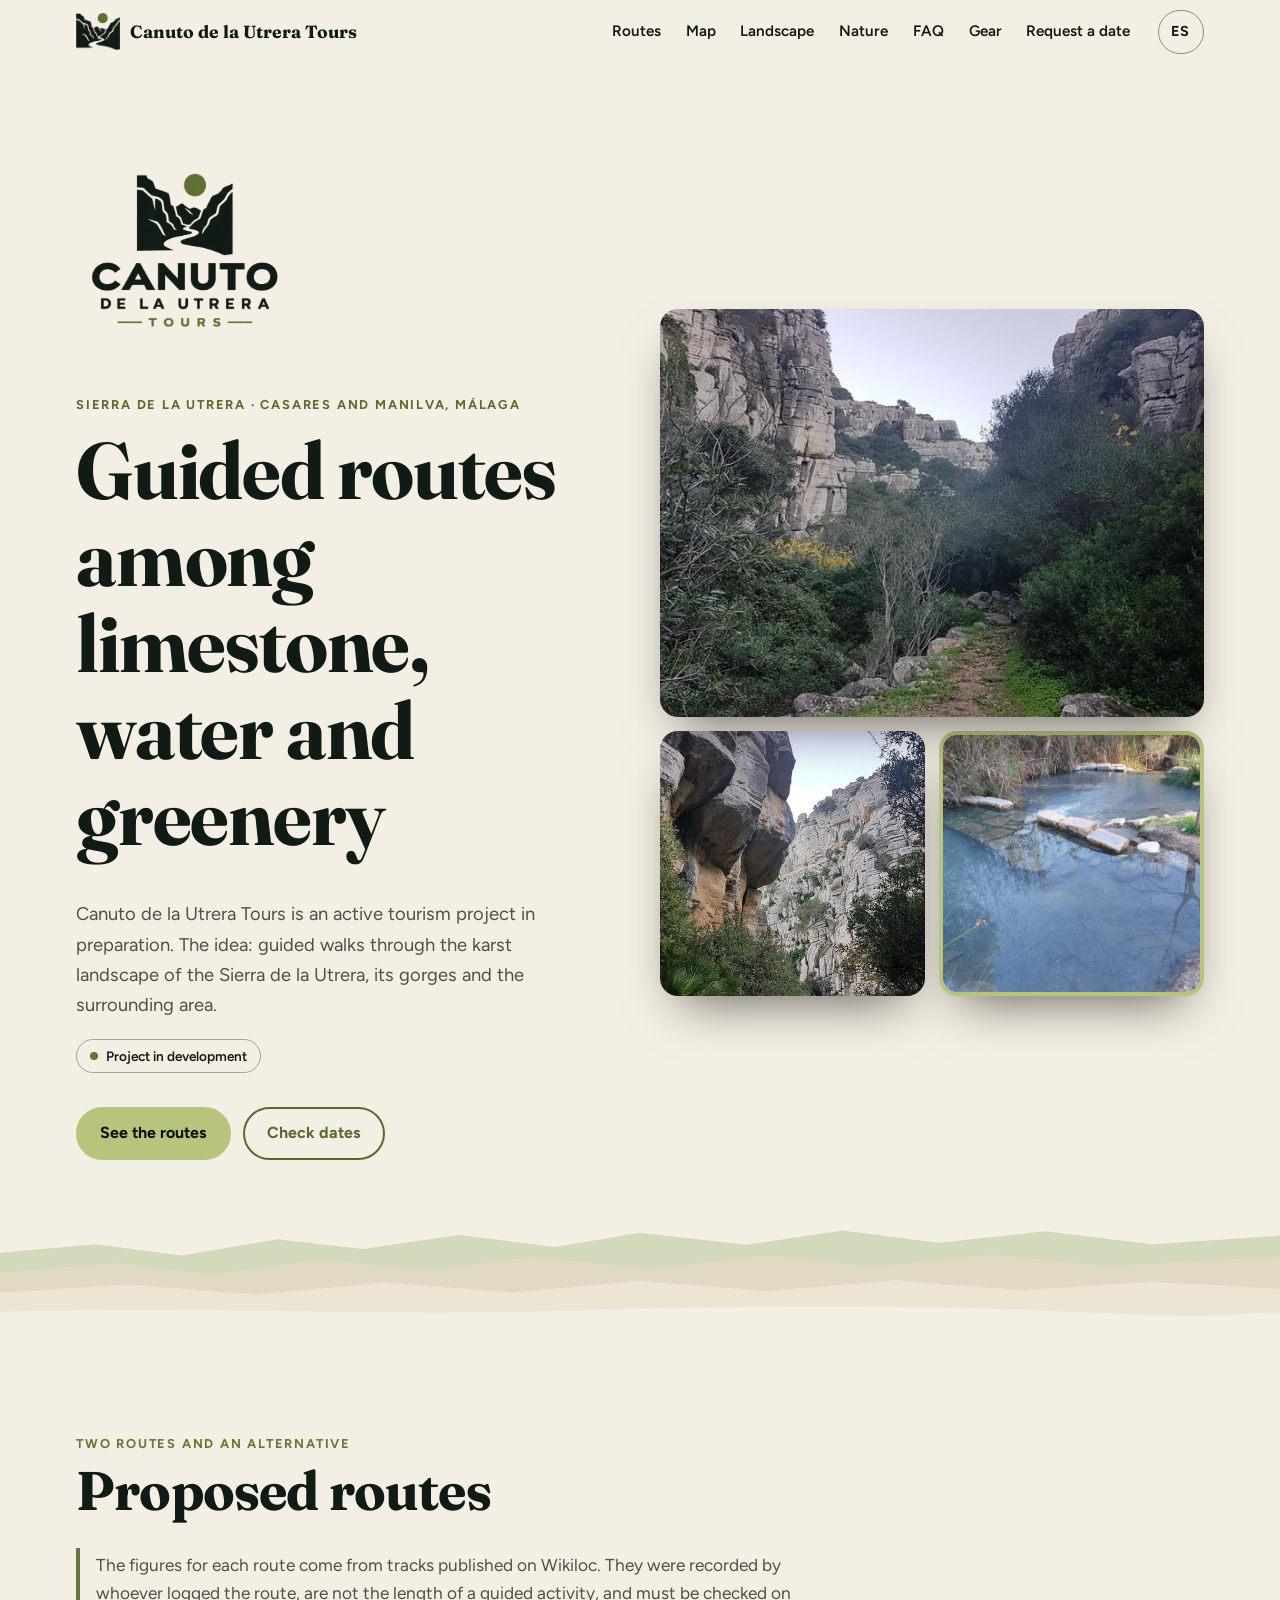
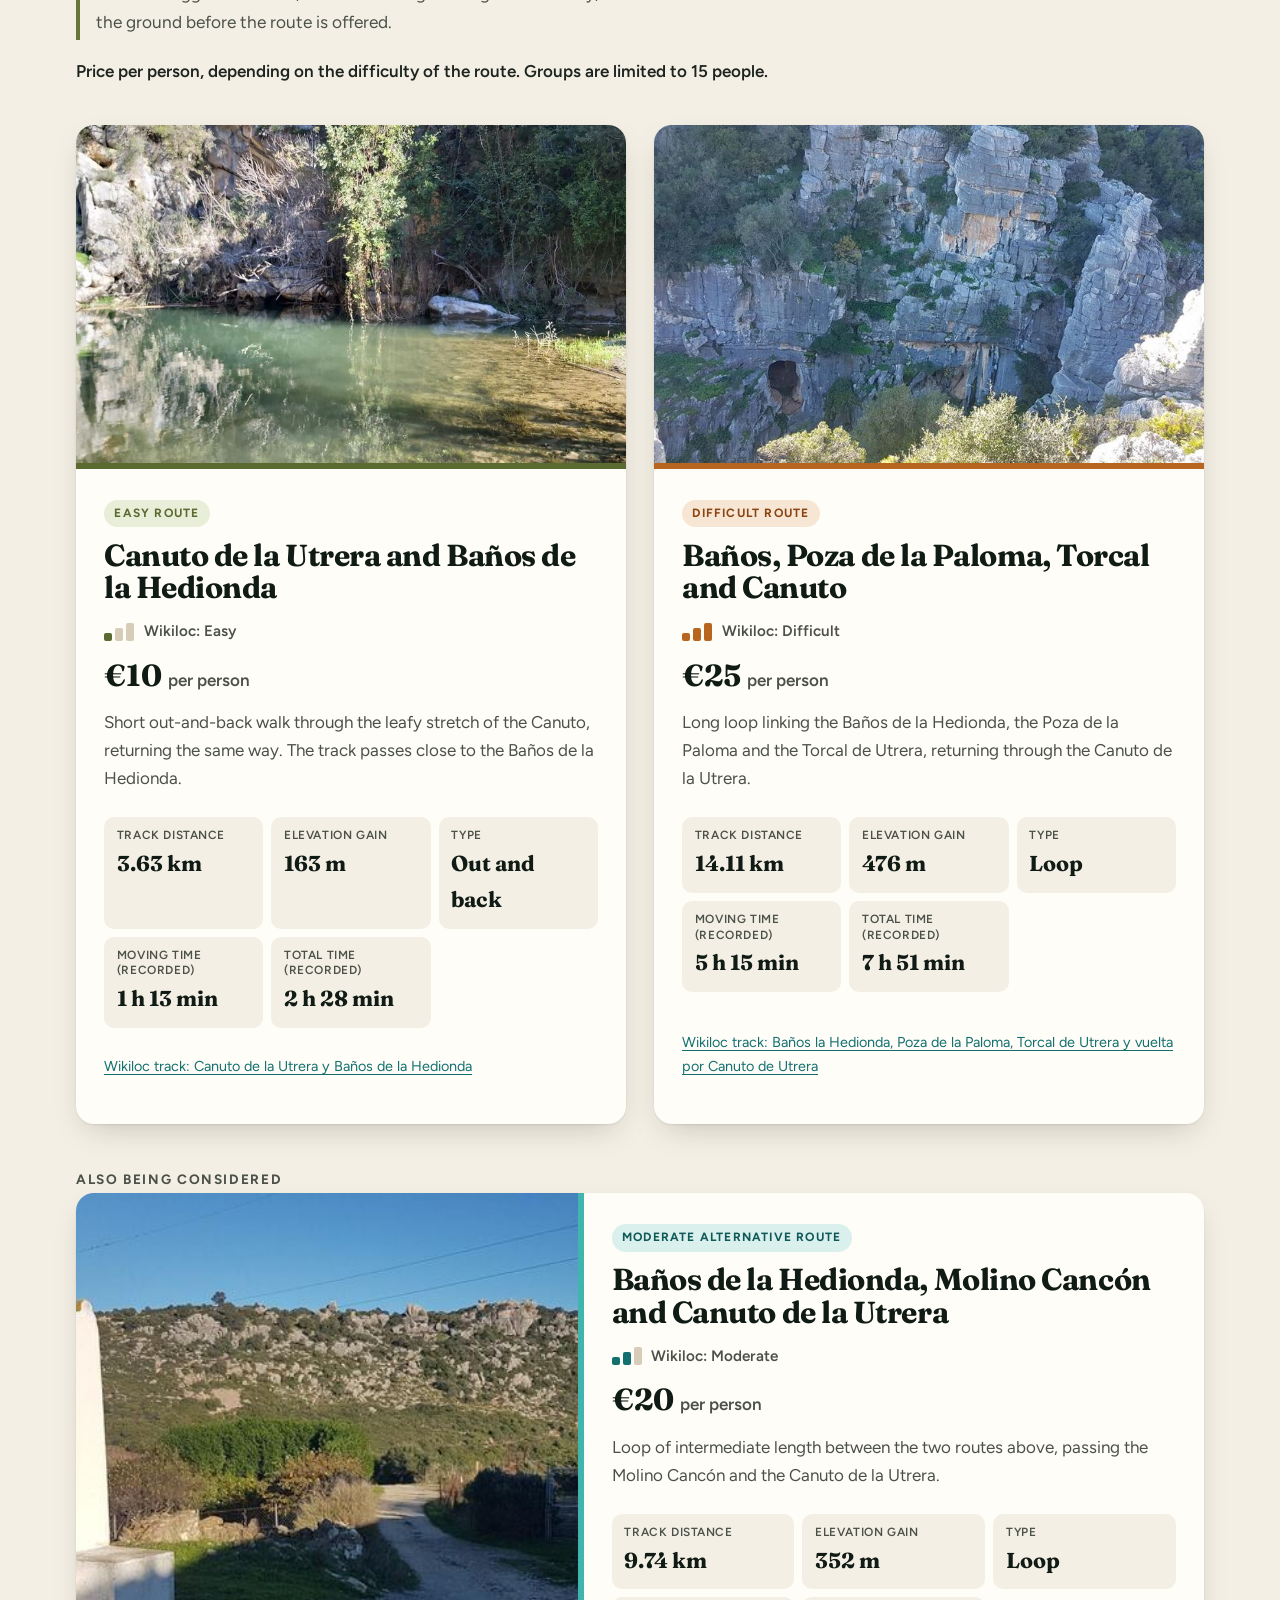
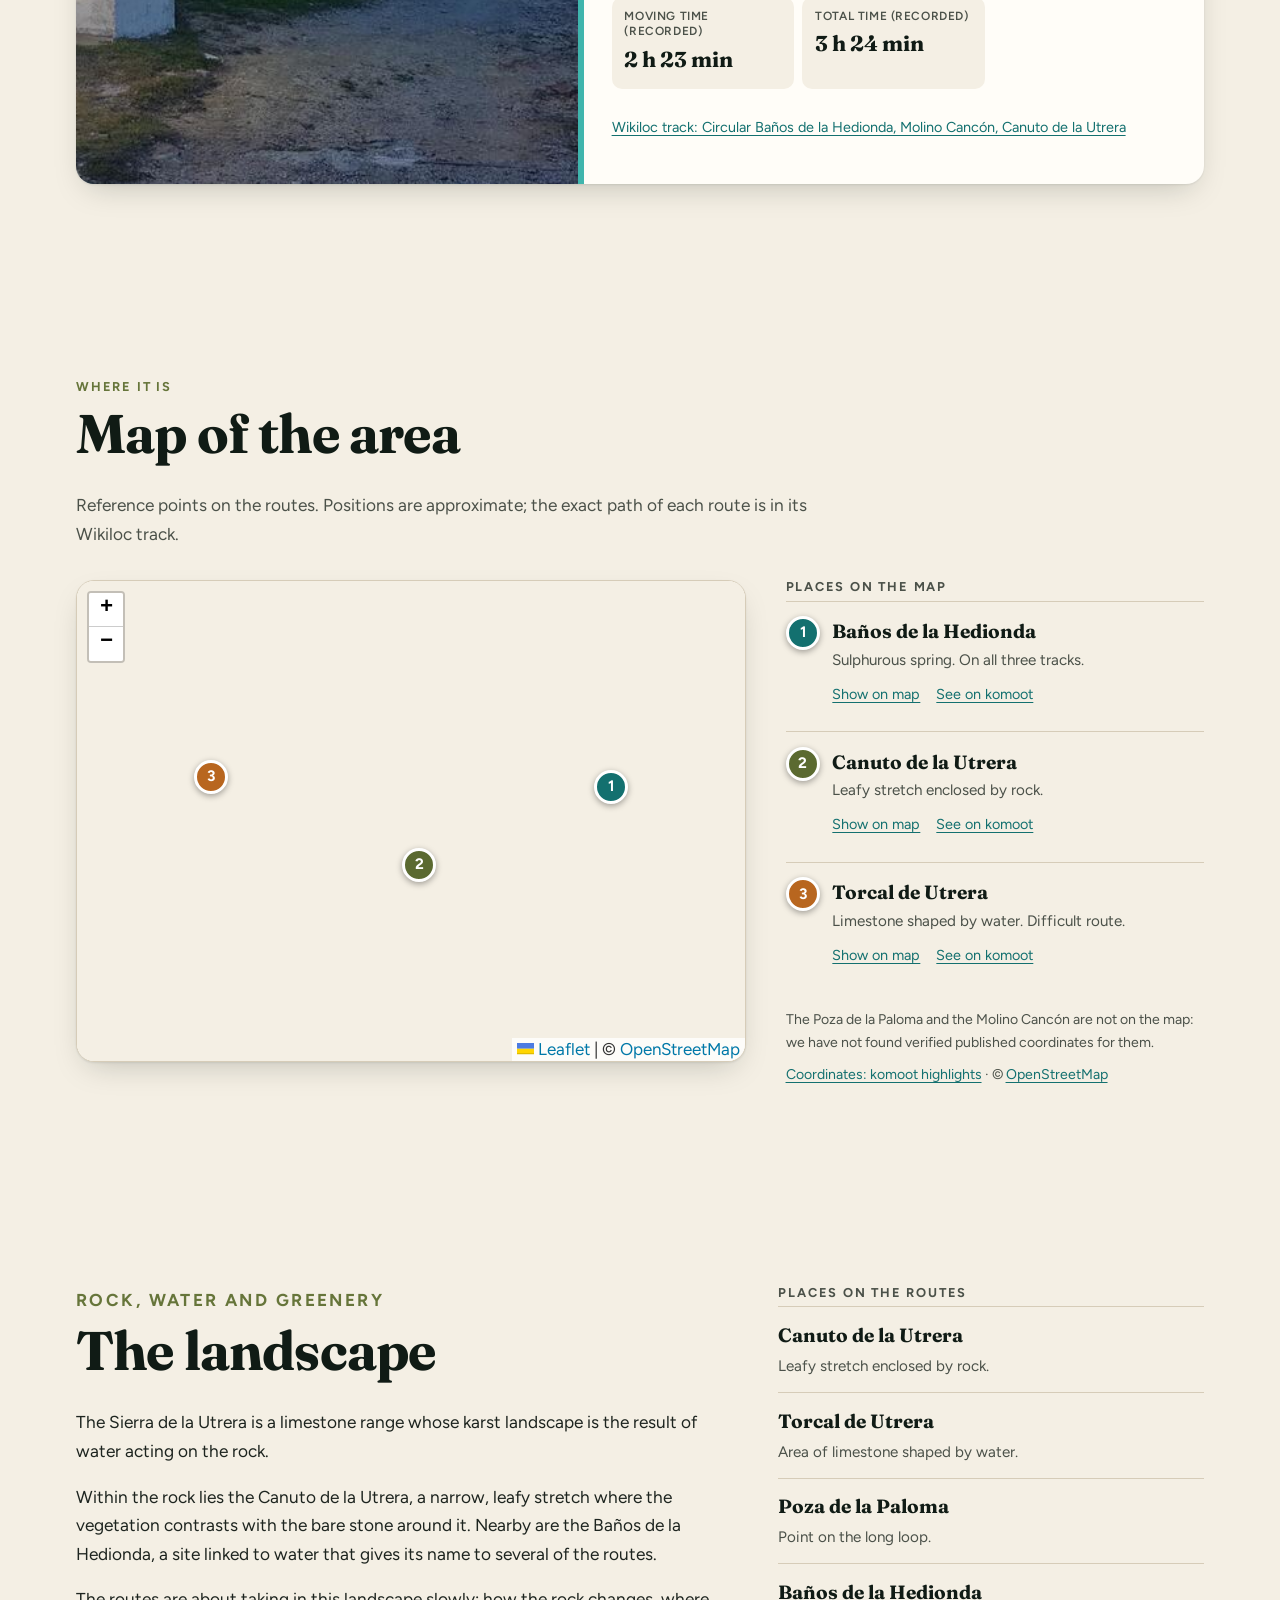
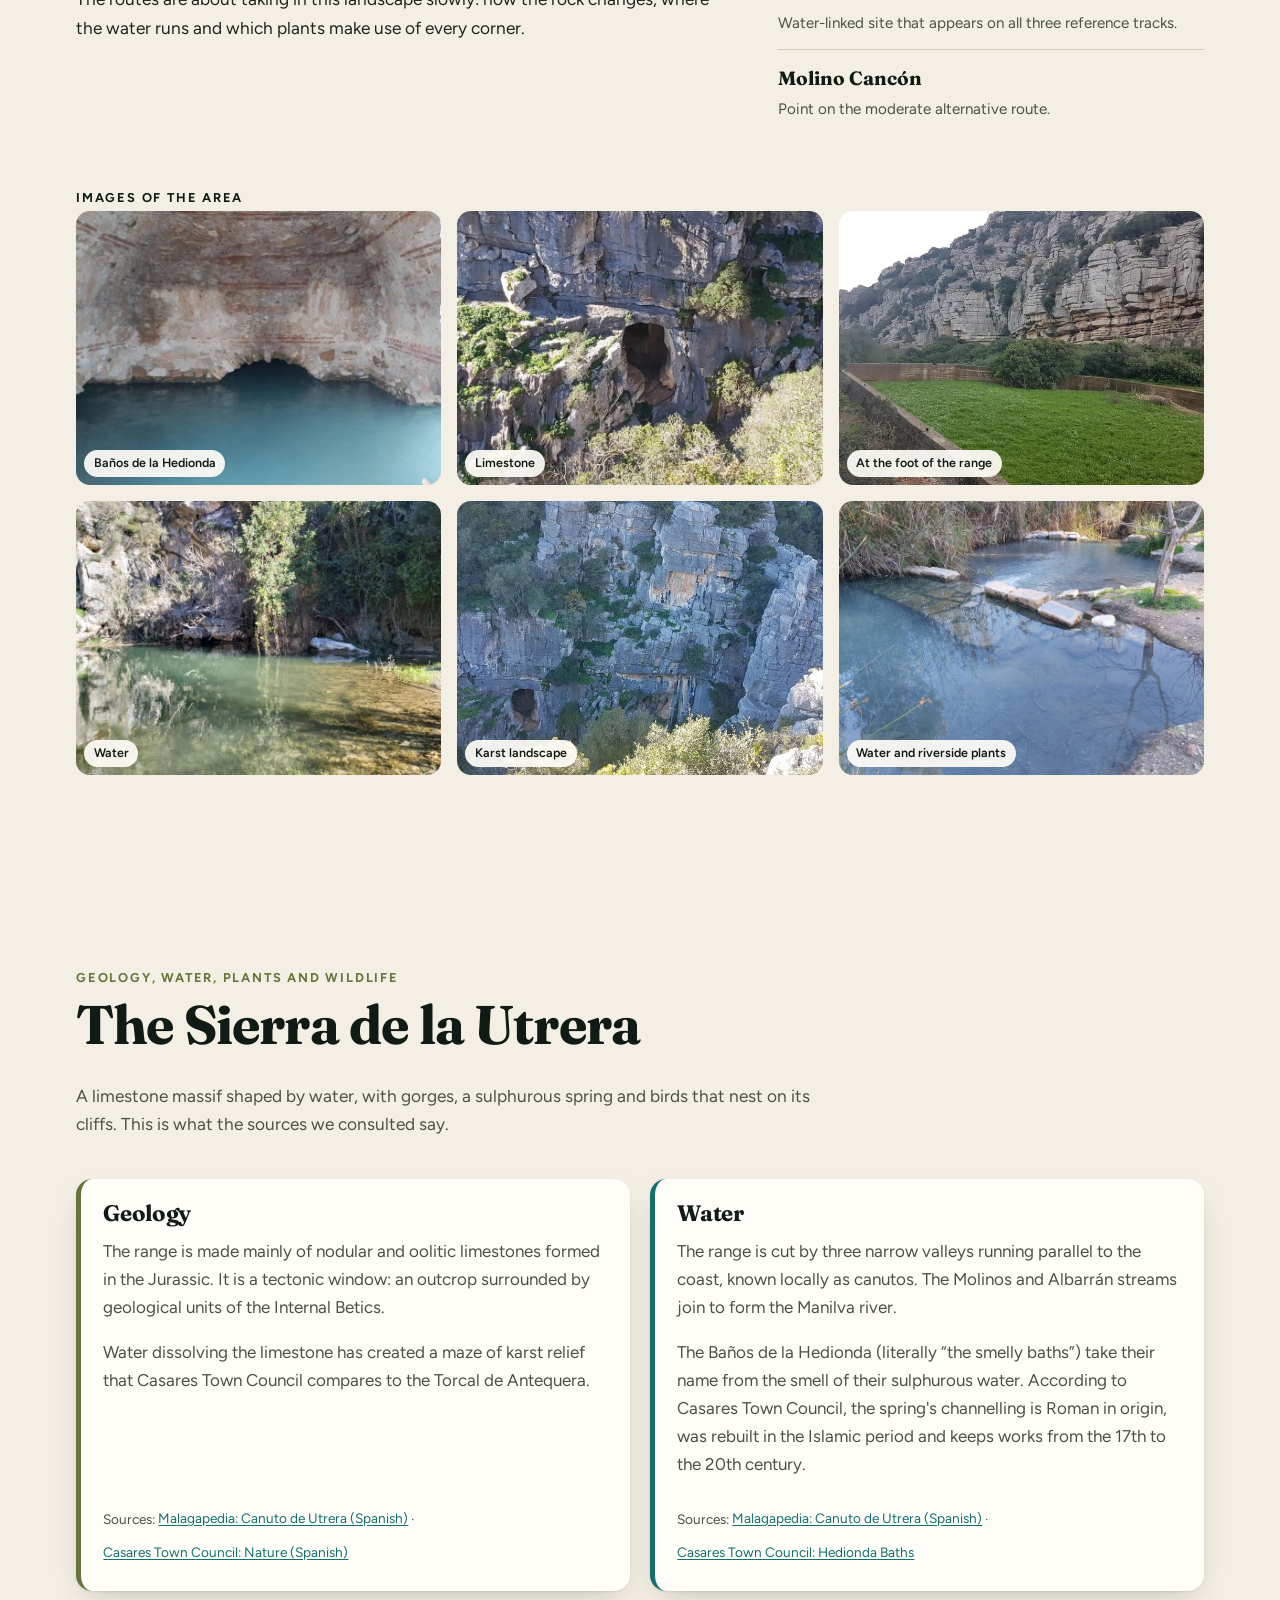
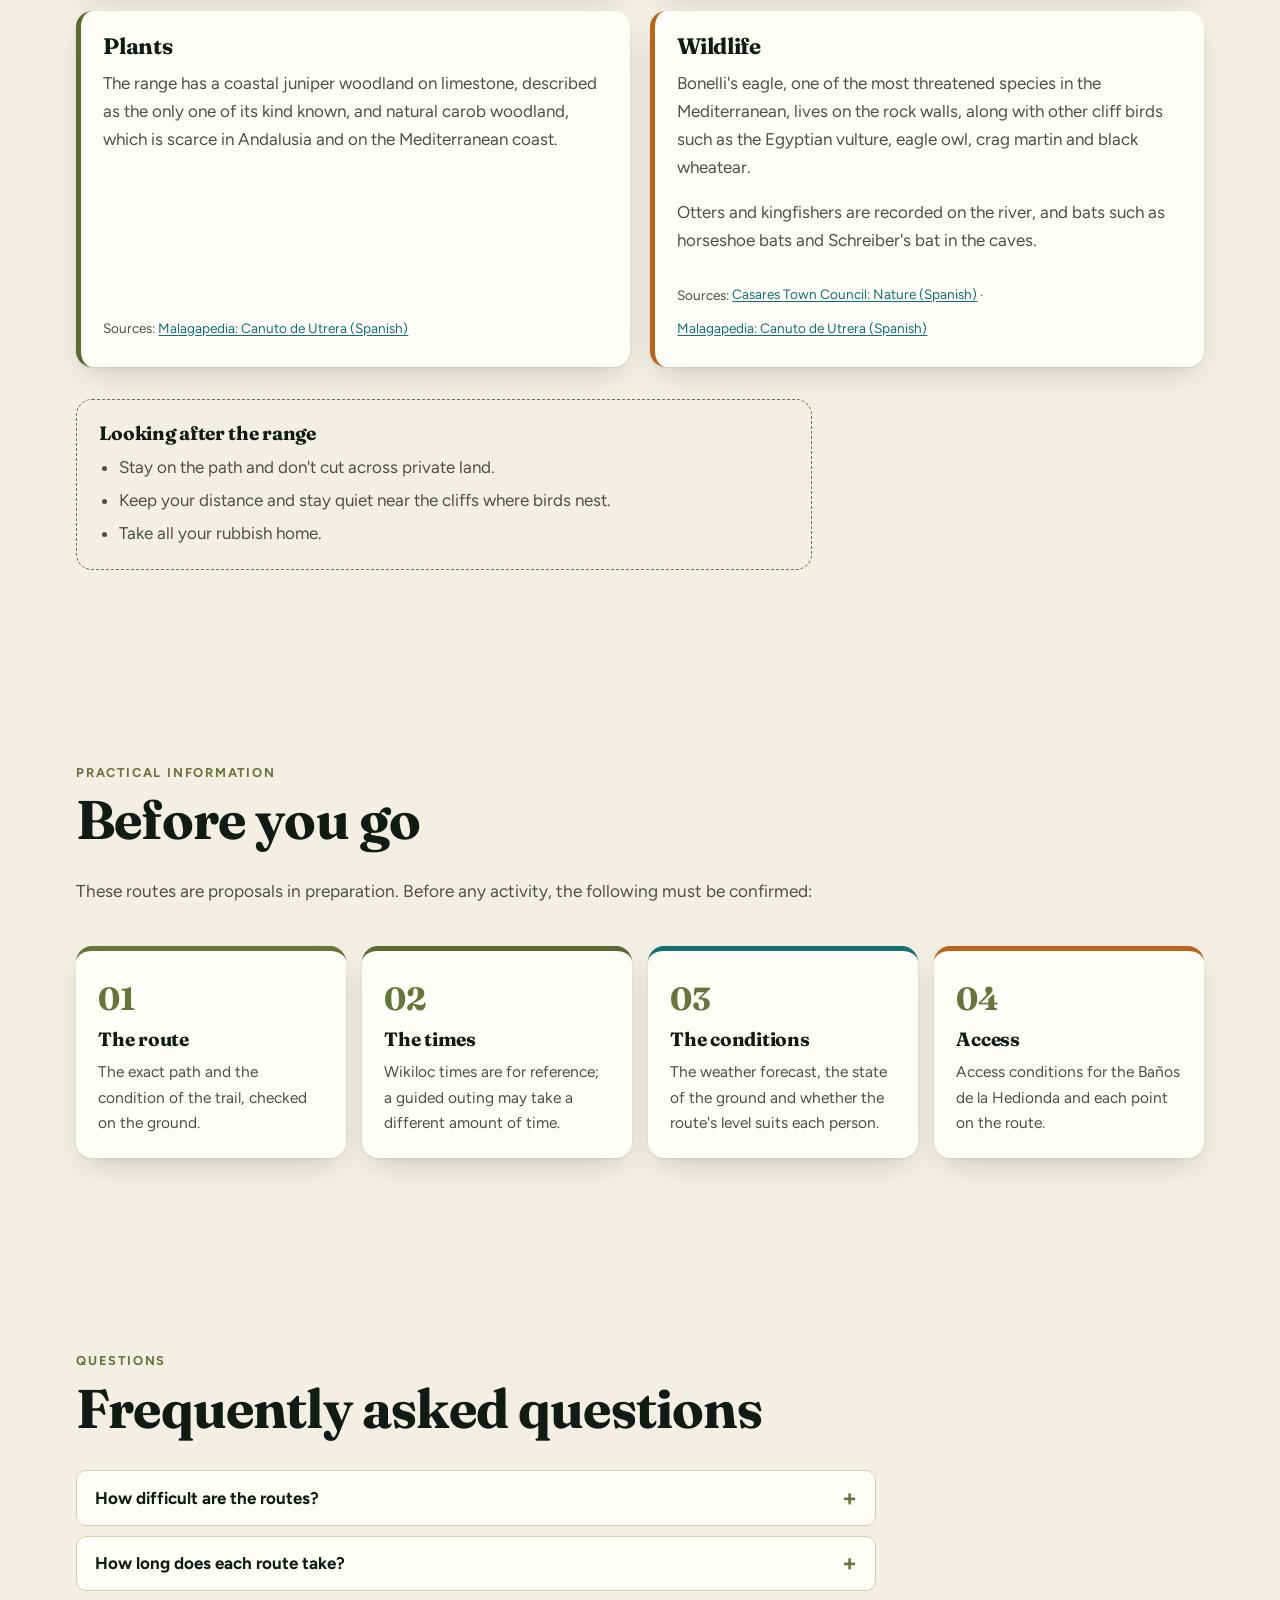
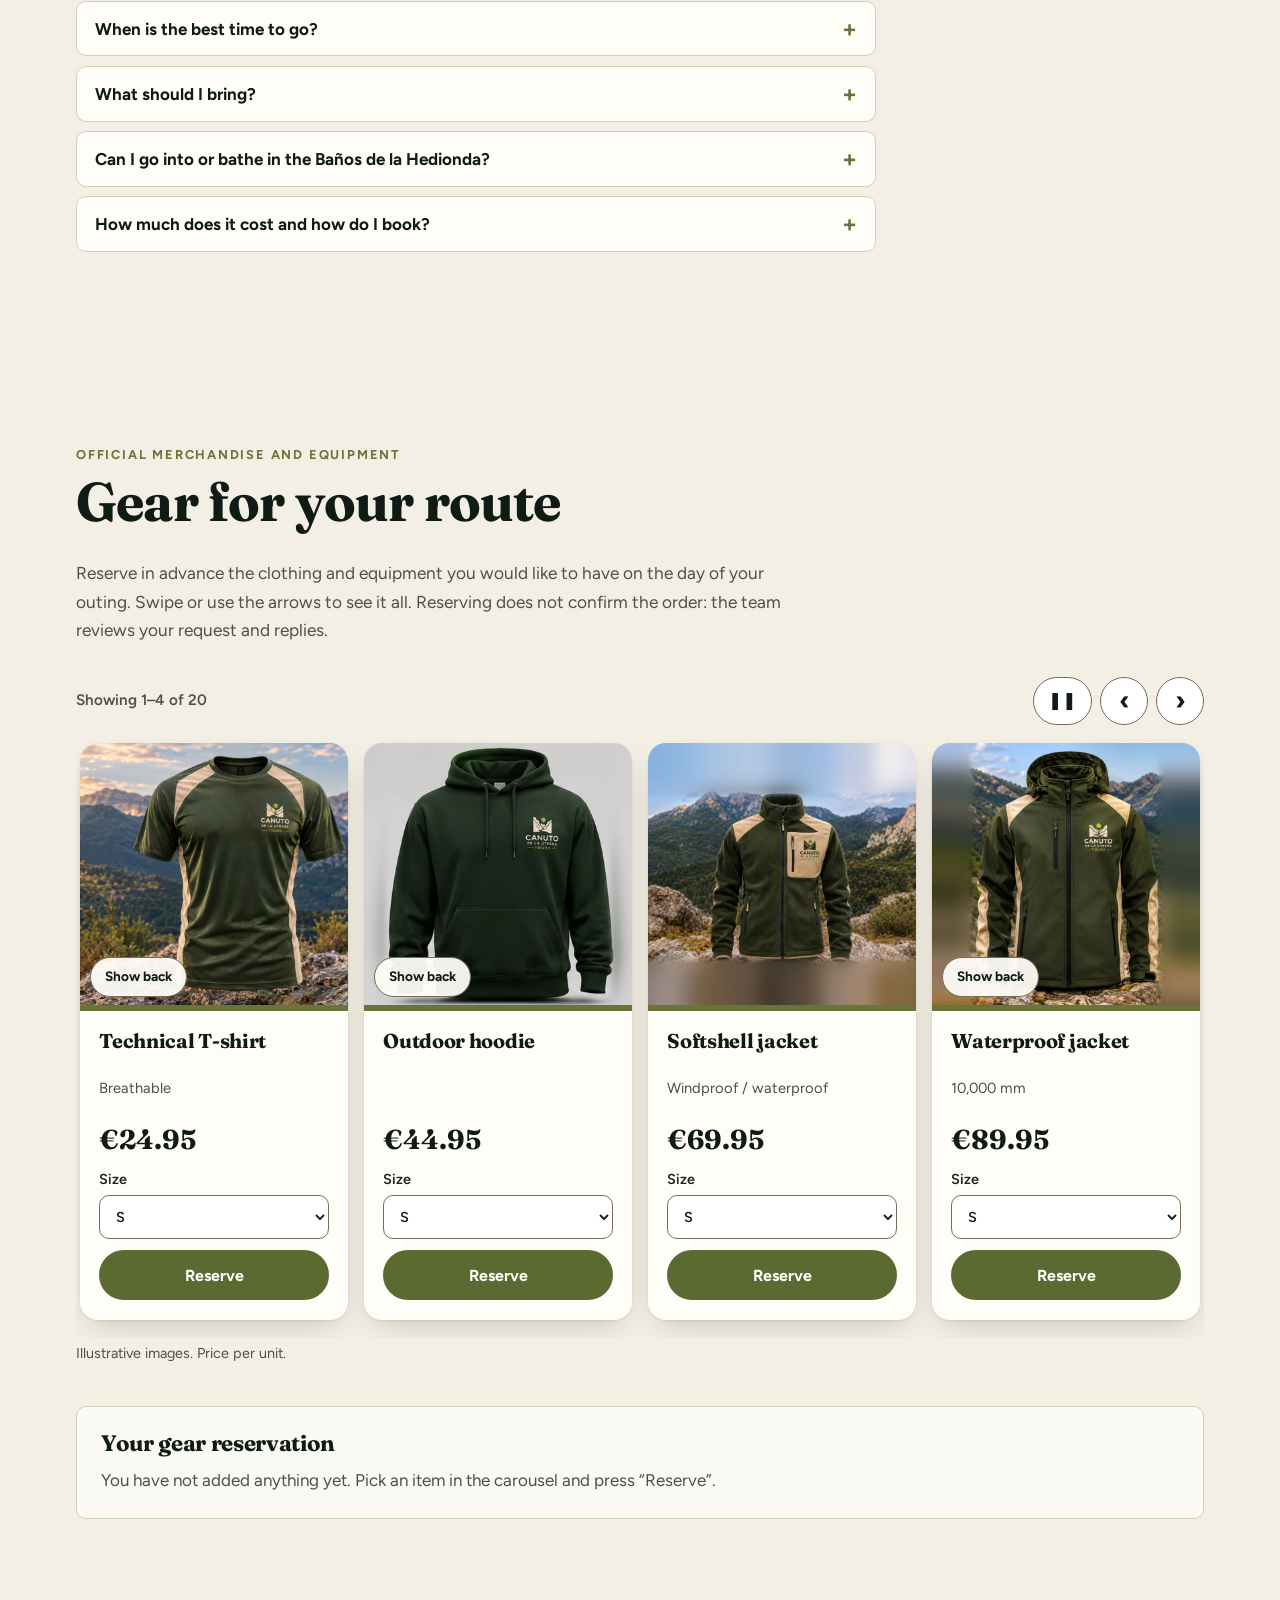
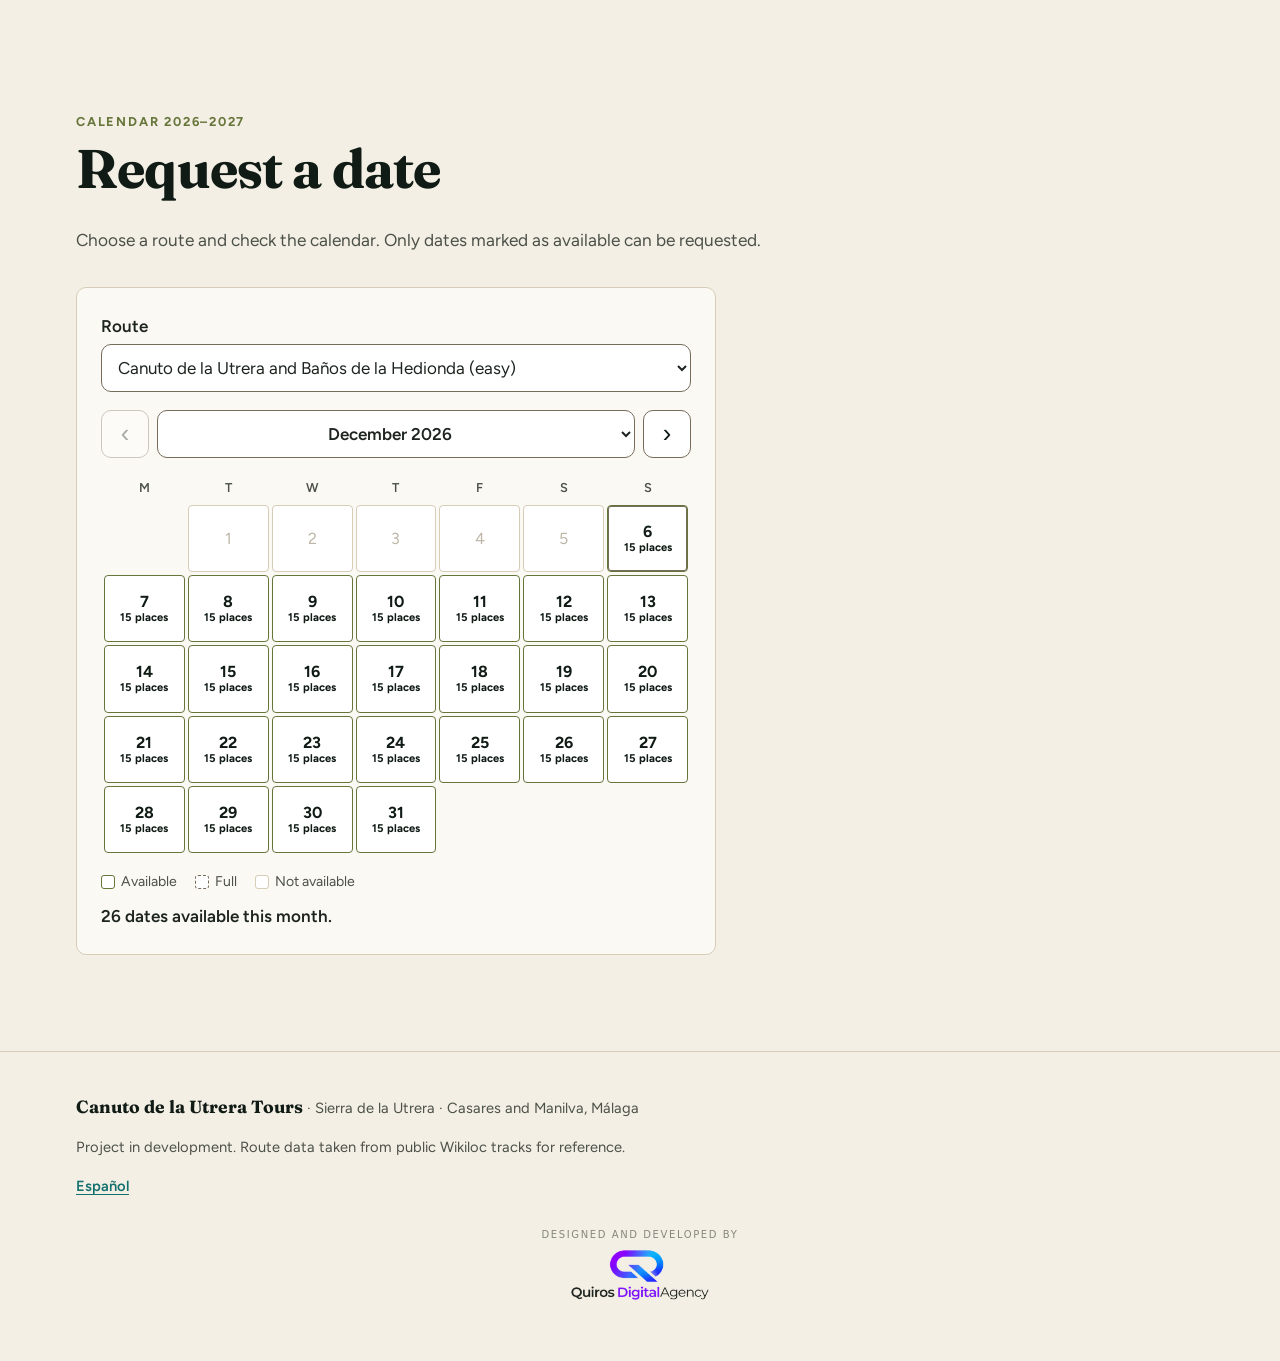
==== commit 5db25053: "Material sin opciones de color, bolsa estanca 10 L a 19,99 €, precios de mochilas y fotos nuevas Co-" ====
--- a/en.html
+++ b/en.html
@@ -1,489 +1,490 @@
-<!doctype html>
-<html lang="en">
-<head>
-  <meta charset="utf-8">
-  <meta name="viewport" content="width=device-width, initial-scale=1">
-  <title>Canuto de la Utrera Tours · Guided routes in the Sierra de la Utrera</title>
-  <meta name="description" content="Active tourism project offering guided routes through the natural and geological setting of the Sierra de la Utrera, between Casares and Manilva (Málaga, Spain).">
-  <meta property="og:type" content="website">
-  <meta property="og:locale" content="en_GB">
-  <meta property="og:locale:alternate" content="es_ES">
-  <meta property="og:site_name" content="Canuto de la Utrera Tours">
-  <meta property="og:title" content="Canuto de la Utrera Tours · Guided routes in the Sierra de la Utrera">
-  <meta property="og:description" content="Active tourism project offering guided routes through the natural and geological setting of the Sierra de la Utrera, between Casares and Manilva (Málaga, Spain).">
-  <link rel="alternate" hreflang="es" href="index.html">
-  <link rel="alternate" hreflang="en" href="en.html">
-  <meta name="twitter:card" content="summary">
-  <meta name="theme-color" content="#f4efe4">
-  <meta name="color-scheme" content="light">
-  <link rel="manifest" href="manifest.json">
-  <link rel="icon" href="favicon-32.png" type="image/png" sizes="32x32">
-  <link rel="apple-touch-icon" href="favicon-180.png">
-  <link rel="preconnect" href="https://fonts.googleapis.com">
-  <link rel="preconnect" href="https://fonts.gstatic.com" crossorigin>
-  <link rel="stylesheet" href="https://fonts.googleapis.com/css2?family=Fraunces:opsz,wght@9..144,500;9..144,700&family=Figtree:wght@400;600;700&display=swap">
-  <link rel="stylesheet" href="styles.v4.css">
-  <link rel="stylesheet" href="vendor/leaflet/leaflet.css">
-</head>
-<body>
-  <a class="saltar" href="#contenido">Skip to content</a>
-
-  <header class="cabecera">
-    <div class="envoltura cabecera-in">
-      <a class="marca" href="#inicio"><img src="img/marca.png" alt="" width="44" height="37"><span>Canuto de la Utrera Tours</span></a>
-      <nav aria-label="Main">
-        <ul>
-          <li><a href="#rutas">Routes</a></li>
-          <li><a href="#mapa">Map</a></li>
-          <li><a href="#entorno">Landscape</a></li>
-          <li><a href="#naturaleza">Nature</a></li>
-          <li><a href="#preguntas">FAQ</a></li>
-          <li><a href="#material">Gear</a></li>
-          <li><a href="#reservas">Request a date</a></li>
-        </ul>
-      </nav>
-      <a class="idioma" href="index.html" hreflang="es" lang="es" aria-label="Leer esta página en español"><span aria-hidden="true">ES</span></a>
-    </div>
-  </header>
-
-  <main id="contenido" tabindex="-1">
-    <section class="portada" id="inicio" aria-labelledby="inicio-t">
-      <div class="envoltura portada-in">
-        <div class="portada-texto">
-          <img class="portada-logo" src="img/logo.png" alt="Logo of Canuto de la Utrera Tours" width="640" height="661">
-          <p class="antetitulo">Sierra de la Utrera · Casares and Manilva, Málaga</p>
-          <h1 id="inicio-t">Guided routes among limestone, water and greenery</h1>
-          <p class="entradilla">Canuto de la Utrera Tours is an active tourism project in preparation. The idea: guided walks through the karst landscape of the Sierra de la Utrera, its gorges and the surrounding area.</p>
-          <p class="estado">Project in development</p>
-          <p class="portada-acciones"><a class="boton boton-claro" href="#rutas">See the routes</a><a class="boton boton-borde" href="#reservas">Check dates</a></p>
-        </div>
-        <div class="portada-fotos">
-          <figure class="pf pf-1"><img src="img/sendero-canuto.jpg" srcset="img/sendero-canuto-800.jpg 800w, img/sendero-canuto.jpg 1600w" sizes="(min-width: 60rem) 34rem, 100vw" alt="Path through vegetation leading into a gorge with limestone walls" loading="eager" decoding="async"></figure>
-          <figure class="pf pf-2"><img src="img/barranco.jpg" srcset="img/barranco-800.jpg 800w, img/barranco.jpg 1600w" sizes="(min-width: 60rem) 17rem, 1px" alt="Limestone walls closing in among trees to form a gorge" loading="eager" decoding="async"></figure>
-          <figure class="pf pf-3"><img src="img/agua-turquesa.jpg" srcset="img/agua-turquesa-800.jpg 800w, img/agua-turquesa.jpg 1600w" sizes="(min-width: 60rem) 17rem, 1px" alt="Turquoise water flowing between stone slabs and reeds" loading="eager" decoding="async"></figure>
-        </div>
-      </div>
-      <svg class="estratos" viewBox="0 0 1200 360" preserveAspectRatio="none" aria-hidden="true" focusable="false">
-      <path class="e1" d="M0 120 L90 96 L170 128 L260 82 L340 110 L430 70 L520 104 L600 64 L700 98 L790 58 L880 92 L980 60 L1080 96 L1200 72 V360 H0Z"/>
-      <path class="e2" d="M0 176 L110 150 L200 182 L300 140 L400 170 L500 132 L610 166 L720 128 L820 160 L930 126 L1040 158 L1200 132 V360 H0Z"/>
-      <path class="e3" d="M0 232 L120 210 L240 238 L360 204 L480 232 L600 200 L720 228 L840 198 L960 226 L1080 202 L1200 222 V360 H0Z"/>
-      <path class="e4" d="M0 286 C200 268 340 300 520 284 S860 266 1000 286 S1140 296 1200 288 V360 H0Z"/>
-      <path class="agua" d="M0 330 C150 318 300 340 450 328 S750 316 900 330 S1100 342 1200 326 V360 H0Z"/>
-    </svg>
-    </section>
-
-    <section class="seccion" id="rutas" aria-labelledby="rutas-t">
-      <div class="envoltura">
-        <p class="kicker">Two routes and an alternative</p>
-        <h2 id="rutas-t">Proposed routes</h2>
-        <p class="aviso">The figures for each route come from tracks published on Wikiloc. They were recorded by whoever logged the route, are not the length of a guided activity, and must be checked on the ground before the route is offered.</p>
-        <p class="rutas-precio-nota">Price per person, depending on the difficulty of the route. Groups are limited to 15 people.</p>
-        <div class="rutas">
-      <article class="ruta ruta-facil" id="ruta-facil" aria-labelledby="ruta-facil-t">
-        <figure class="ruta-foto"><img src="img/poza.jpg" srcset="img/poza-800.jpg 800w, img/poza.jpg 1600w" sizes="(min-width: 56rem) 36rem, 100vw" alt="Clear pool at the foot of rock walls covered in vegetation" loading="lazy" decoding="async"></figure>
-        <div class="ruta-cuerpo">
-        <div class="ruta-cab">
-          <p class="ruta-etiqueta">Easy route</p>
-          <h3 id="ruta-facil-t">Canuto de la Utrera and Baños de la Hedionda</h3>
-          <p class="nivel nivel-facil"><span class="nivel-marcas" aria-hidden="true"><span class="on"></span><span class=""></span><span class=""></span></span>Wikiloc: Easy</p>
-          <p class="ruta-precio"><strong>€10</strong> per person</p>
-        </div>
-        <p class="ruta-resumen">Short out-and-back walk through the leafy stretch of the Canuto, returning the same way. The track passes close to the Baños de la Hedionda.</p>
-        <dl class="ruta-datos">
-          <div><dt>Track distance</dt><dd>3.63 km</dd></div>
-          <div><dt>Elevation gain</dt><dd>163 m</dd></div>
-          <div><dt>Type</dt><dd>Out and back</dd></div>
-          <div><dt>Moving time (recorded)</dt><dd>1 h 13 min</dd></div>
-          <div><dt>Total time (recorded)</dt><dd>2 h 28 min</dd></div>
-        </dl>
-        <p class="ruta-fuente"><a href="https://es.wikiloc.com/rutas-senderismo/canuto-de-la-utrera-y-banos-de-la-hedionda-casares-malaga-23-05-2021-73880812" rel="noopener" target="_blank" hreflang="es">Wikiloc track: Canuto de la Utrera y Baños de la Hedionda<span class="sr-only"> (opens in a new tab)</span></a></p>
-        </div>
-      </article>
-      <article class="ruta ruta-dificil" id="ruta-dificil" aria-labelledby="ruta-dificil-t">
-        <figure class="ruta-foto"><img src="img/paredes-karsticas.jpg" srcset="img/paredes-karsticas-800.jpg 800w, img/paredes-karsticas.jpg 1600w" sizes="(min-width: 56rem) 36rem, 100vw" alt="Cracked limestone walls with hollows, seen from above" loading="lazy" decoding="async"></figure>
-        <div class="ruta-cuerpo">
-        <div class="ruta-cab">
-          <p class="ruta-etiqueta">Difficult route</p>
-          <h3 id="ruta-dificil-t">Baños, Poza de la Paloma, Torcal and Canuto</h3>
-          <p class="nivel nivel-dificil"><span class="nivel-marcas" aria-hidden="true"><span class="on"></span><span class="on"></span><span class="on"></span></span>Wikiloc: Difficult</p>
-          <p class="ruta-precio"><strong>€25</strong> per person</p>
-        </div>
-        <p class="ruta-resumen">Long loop linking the Baños de la Hedionda, the Poza de la Paloma and the Torcal de Utrera, returning through the Canuto de la Utrera.</p>
-        <dl class="ruta-datos">
-          <div><dt>Track distance</dt><dd>14.11 km</dd></div>
-          <div><dt>Elevation gain</dt><dd>476 m</dd></div>
-          <div><dt>Type</dt><dd>Loop</dd></div>
-          <div><dt>Moving time (recorded)</dt><dd>5 h 15 min</dd></div>
-          <div><dt>Total time (recorded)</dt><dd>7 h 51 min</dd></div>
-        </dl>
-        <p class="ruta-fuente"><a href="https://es.wikiloc.com/rutas-senderismo/banos-la-hedionda-poza-de-la-paloma-torcal-de-utrera-y-vuelta-por-canuto-de-utrera-en-casares-46228989" rel="noopener" target="_blank" hreflang="es">Wikiloc track: Baños la Hedionda, Poza de la Paloma, Torcal de Utrera y vuelta por Canuto de Utrera<span class="sr-only"> (opens in a new tab)</span></a></p>
-        </div>
-      </article>
-        </div>
-        <div class="alternativas">
-          <h3 class="alt-t">Also being considered</h3>
-      <article class="ruta ruta-moderada ruta-alt" id="ruta-moderada" aria-labelledby="ruta-moderada-t">
-        <figure class="ruta-foto"><img src="img/edificio-camino.jpg" srcset="img/edificio-camino-800.jpg 800w, img/edificio-camino.jpg 1600w" sizes="(min-width: 56rem) 36rem, 100vw" alt="Small white building beside a dirt track, with the mountains behind" loading="lazy" decoding="async"></figure>
-        <div class="ruta-cuerpo">
-        <div class="ruta-cab">
-          <p class="ruta-etiqueta">Moderate alternative route</p>
-          <h3 id="ruta-moderada-t">Baños de la Hedionda, Molino Cancón and Canuto de la Utrera</h3>
-          <p class="nivel nivel-moderada"><span class="nivel-marcas" aria-hidden="true"><span class="on"></span><span class="on"></span><span class=""></span></span>Wikiloc: Moderate</p>
-          <p class="ruta-precio"><strong>€20</strong> per person</p>
-        </div>
-        <p class="ruta-resumen">Loop of intermediate length between the two routes above, passing the Molino Cancón and the Canuto de la Utrera.</p>
-        <dl class="ruta-datos">
-          <div><dt>Track distance</dt><dd>9.74 km</dd></div>
-          <div><dt>Elevation gain</dt><dd>352 m</dd></div>
-          <div><dt>Type</dt><dd>Loop</dd></div>
-          <div><dt>Moving time (recorded)</dt><dd>2 h 23 min</dd></div>
-          <div><dt>Total time (recorded)</dt><dd>3 h 24 min</dd></div>
-        </dl>
-        
-        <p class="ruta-fuente"><a href="https://es.wikiloc.com/rutas-senderismo/circular-banos-de-la-hedionda-molino-cancon-canuto-de-la-utrera-casares-malaga-10-12-2018-31274922" rel="noopener" target="_blank" hreflang="es">Wikiloc track: Circular Baños de la Hedionda, Molino Cancón, Canuto de la Utrera<span class="sr-only"> (opens in a new tab)</span></a></p>
-        </div>
-      </article>
-        </div>
-      </div>
-    </section>
-
-    <section class="seccion seccion-mapa" id="mapa" aria-labelledby="mapa-t">
-      <div class="envoltura">
-        <p class="kicker">Where it is</p>
-        <h2 id="mapa-t">Map of the area</h2>
-        <p class="entradilla-sec">Reference points on the routes. Positions are approximate; the exact path of each route is in its Wikiloc track.</p>
-        <div class="mapa-in">
-          <div class="mapa-lienzo-caja">
-            <div id="mapa-lienzo" class="mapa-lienzo" data-mapa hidden></div>
-            <p class="mapa-aviso" id="mapa-aviso" role="status">To see the map, please enable JavaScript. The reference points are listed here.</p>
-          </div>
-          <div class="mapa-lista">
-            <h3>Places on the map</h3>
-            <ol>
-              <li class="mp-agua"><span class="mapa-num" aria-hidden="true">1</span><div><strong lang="es">Baños de la Hedionda</strong><span>Sulphurous spring. On all three tracks.</span>
-                <span class="mapa-acciones"><button type="button" class="enlace" data-mapa-punto="0" hidden>Show on map</button> <a href="https://www.komoot.com/highlight/4078869" rel="noopener" target="_blank">See on komoot<span class="sr-only"> (opens in a new tab)</span></a></span></div></li>
-              <li class="mp-canuto"><span class="mapa-num" aria-hidden="true">2</span><div><strong lang="es">Canuto de la Utrera</strong><span>Leafy stretch enclosed by rock.</span>
-                <span class="mapa-acciones"><button type="button" class="enlace" data-mapa-punto="1" hidden>Show on map</button> <a href="https://www.komoot.com/highlight/4354990" rel="noopener" target="_blank">See on komoot<span class="sr-only"> (opens in a new tab)</span></a></span></div></li>
-              <li class="mp-roca"><span class="mapa-num" aria-hidden="true">3</span><div><strong lang="es">Torcal de Utrera</strong><span>Limestone shaped by water. Difficult route.</span>
-                <span class="mapa-acciones"><button type="button" class="enlace" data-mapa-punto="2" hidden>Show on map</button> <a href="https://www.komoot.com/highlight/4078865" rel="noopener" target="_blank">See on komoot<span class="sr-only"> (opens in a new tab)</span></a></span></div></li>
-            </ol>
-            <p class="mapa-nota">The Poza de la Paloma and the Molino Cancón are not on the map: we have not found verified published coordinates for them.</p>
-            <p class="mapa-nota"><a href="https://www.komoot.com/highlight/4354990" rel="noopener" target="_blank">Coordinates: komoot highlights<span class="sr-only"> (opens in a new tab)</span></a> · © <a href="https://www.openstreetmap.org/copyright" rel="noopener" target="_blank">OpenStreetMap</a></p>
-          </div>
-        </div>
-      </div>
-      <script id="datos-mapa" type="application/json">{"centro":[36.3952,-5.2695],"zoom":15,"region":"Interactive map of the Sierra de la Utrera","puntos":[{"nombre":"Baños de la Hedionda","lat":36.39648,"lon":-5.26131,"tipo":"agua","texto":"Sulphurous spring. On all three tracks."},{"nombre":"Canuto de la Utrera","lat":36.393805,"lon":-5.26955,"tipo":"canuto","texto":"Leafy stretch enclosed by rock."},{"nombre":"Torcal de Utrera","lat":36.396833,"lon":-5.278472,"tipo":"roca","texto":"Limestone shaped by water. Difficult route."}]}</script>
-    </section>
-
-    <section class="seccion seccion-entorno" id="entorno" aria-labelledby="entorno-t">
-      <div class="envoltura entorno-in">
-        <div class="entorno-texto">
-          <p class="kicker">Rock, water and greenery</p>
-          <h2 id="entorno-t">The landscape</h2>
-          <p>The Sierra de la Utrera is a limestone range whose karst landscape is the result of water acting on the rock.</p>
-          <p>Within the rock lies the Canuto de la Utrera, a narrow, leafy stretch where the vegetation contrasts with the bare stone around it. Nearby are the Baños de la Hedionda, a site linked to water that gives its name to several of the routes.</p>
-          <p>The routes are about taking in this landscape slowly: how the rock changes, where the water runs and which plants make use of every corner.</p>
-        </div>
-        <div class="entorno-lugares">
-          <h3>Places on the routes</h3>
-          <ul>
-            <li><strong lang="es">Canuto de la Utrera</strong><span>Leafy stretch enclosed by rock.</span></li>
-            <li><strong lang="es">Torcal de Utrera</strong><span>Area of limestone shaped by water.</span></li>
-            <li><strong lang="es">Poza de la Paloma</strong><span>Point on the long loop.</span></li>
-            <li><strong lang="es">Baños de la Hedionda</strong><span>Water-linked site that appears on all three reference tracks.</span></li>
-            <li><strong lang="es">Molino Cancón</strong><span>Point on the moderate alternative route.</span></li>
-          </ul>
-        </div>
-      </div>
-      <div class="envoltura"><h3 class="galeria-t">Images of the area</h3><div class="galeria">
-        <figure class="gal gal-1"><a class="gal-enlace" href="img/banos-boveda.jpg" data-lightbox data-pie="Baños de la Hedionda" data-alt="Stone vault with bands of brick over a sheet of turquoise water"><span class="sr-only">Enlarge photo: Baños de la Hedionda</span><img src="img/banos-boveda.jpg" srcset="img/banos-boveda-800.jpg 800w, img/banos-boveda.jpg 1600w" sizes="(min-width: 48rem) 24rem, 50vw" alt="Stone vault with bands of brick over a sheet of turquoise water" loading="lazy" decoding="async"></a><figcaption>Baños de la Hedionda</figcaption></figure>
-        <figure class="gal gal-2"><a class="gal-enlace" href="img/cueva.jpg" data-lightbox data-pie="Limestone" data-alt="Limestone wall with the mouth of a cave, surrounded by scrub"><span class="sr-only">Enlarge photo: Limestone</span><img src="img/cueva.jpg" srcset="img/cueva-800.jpg 800w, img/cueva.jpg 1600w" sizes="(min-width: 48rem) 24rem, 50vw" alt="Limestone wall with the mouth of a cave, surrounded by scrub" loading="lazy" decoding="async"></a><figcaption>Limestone</figcaption></figure>
-        <figure class="gal gal-3"><a class="gal-enlace" href="img/prado-farallon.jpg" data-lightbox data-pie="At the foot of the range" data-alt="Green meadow enclosed by walls at the foot of a limestone cliff"><span class="sr-only">Enlarge photo: At the foot of the range</span><img src="img/prado-farallon.jpg" srcset="img/prado-farallon-800.jpg 800w, img/prado-farallon.jpg 1600w" sizes="(min-width: 48rem) 24rem, 50vw" alt="Green meadow enclosed by walls at the foot of a limestone cliff" loading="lazy" decoding="async"></a><figcaption>At the foot of the range</figcaption></figure>
-        <figure class="gal gal-4"><a class="gal-enlace" href="img/poza.jpg" data-lightbox data-pie="Water" data-alt="Clear pool at the foot of rock walls covered in vegetation"><span class="sr-only">Enlarge photo: Water</span><img src="img/poza.jpg" srcset="img/poza-800.jpg 800w, img/poza.jpg 1600w" sizes="(min-width: 48rem) 24rem, 50vw" alt="Clear pool at the foot of rock walls covered in vegetation" loading="lazy" decoding="async"></a><figcaption>Water</figcaption></figure>
-        <figure class="gal gal-5"><a class="gal-enlace" href="img/paredes-karsticas.jpg" data-lightbox data-pie="Karst landscape" data-alt="Cracked limestone walls with hollows, seen from above"><span class="sr-only">Enlarge photo: Karst landscape</span><img src="img/paredes-karsticas.jpg" srcset="img/paredes-karsticas-800.jpg 800w, img/paredes-karsticas.jpg 1600w" sizes="(min-width: 48rem) 24rem, 50vw" alt="Cracked limestone walls with hollows, seen from above" loading="lazy" decoding="async"></a><figcaption>Karst landscape</figcaption></figure>
-        <figure class="gal gal-6"><a class="gal-enlace" href="img/agua-turquesa.jpg" data-lightbox data-pie="Water and riverside plants" data-alt="Turquoise water flowing between stone slabs and reeds"><span class="sr-only">Enlarge photo: Water and riverside plants</span><img src="img/agua-turquesa.jpg" srcset="img/agua-turquesa-800.jpg 800w, img/agua-turquesa.jpg 1600w" sizes="(min-width: 48rem) 24rem, 50vw" alt="Turquoise water flowing between stone slabs and reeds" loading="lazy" decoding="async"></a><figcaption>Water and riverside plants</figcaption></figure>
-      </div></div>
-    </section>
-
-
-    <section class="seccion seccion-naturaleza" id="naturaleza" aria-labelledby="naturaleza-t">
-      <div class="envoltura">
-        <p class="kicker">Geology, water, plants and wildlife</p>
-        <h2 id="naturaleza-t">The Sierra de la Utrera</h2>
-        <p class="entradilla-sec">A limestone massif shaped by water, with gorges, a sulphurous spring and birds that nest on its cliffs. This is what the sources we consulted say.</p>
-        <div class="naturaleza">
-          <article class="nat nat-geologia" aria-labelledby="nat-geologia-t">
-            <h3 id="nat-geologia-t">Geology</h3>
-            <p>The range is made mainly of nodular and oolitic limestones formed in the Jurassic. It is a tectonic window: an outcrop surrounded by geological units of the Internal Betics.</p>
-            <p>Water dissolving the limestone has created a maze of karst relief that Casares Town Council compares to the Torcal de Antequera.</p>
-            <p class="nat-fuentes">Sources: <a href="https://malagapedia.wikanda.es/wiki/Canuto_de_Utrera" rel="noopener" target="_blank">Malagapedia: Canuto de Utrera (Spanish)<span class="sr-only"> (opens in a new tab)</span></a> · <a href="https://www.casares.es/turismo/naturaleza-2/" rel="noopener" target="_blank">Casares Town Council: Nature (Spanish)<span class="sr-only"> (opens in a new tab)</span></a></p>
-          </article>
-          <article class="nat nat-agua" aria-labelledby="nat-agua-t">
-            <h3 id="nat-agua-t">Water</h3>
-            <p>The range is cut by three narrow valleys running parallel to the coast, known locally as canutos. The Molinos and Albarrán streams join to form the Manilva river.</p>
-            <p>The Baños de la Hedionda (literally “the smelly baths”) take their name from the smell of their sulphurous water. According to Casares Town Council, the spring&#39;s channelling is Roman in origin, was rebuilt in the Islamic period and keeps works from the 17th to the 20th century.</p>
-            <p class="nat-fuentes">Sources: <a href="https://malagapedia.wikanda.es/wiki/Canuto_de_Utrera" rel="noopener" target="_blank">Malagapedia: Canuto de Utrera (Spanish)<span class="sr-only"> (opens in a new tab)</span></a> · <a href="https://www.casares.es/en/tourism/what-to-see-in-casares/hedionda-baths/" rel="noopener" target="_blank">Casares Town Council: Hedionda Baths<span class="sr-only"> (opens in a new tab)</span></a></p>
-          </article>
-          <article class="nat nat-flora" aria-labelledby="nat-flora-t">
-            <h3 id="nat-flora-t">Plants</h3>
-            <p>The range has a coastal juniper woodland on limestone, described as the only one of its kind known, and natural carob woodland, which is scarce in Andalusia and on the Mediterranean coast.</p>
-            <p class="nat-fuentes">Sources: <a href="https://malagapedia.wikanda.es/wiki/Canuto_de_Utrera" rel="noopener" target="_blank">Malagapedia: Canuto de Utrera (Spanish)<span class="sr-only"> (opens in a new tab)</span></a></p>
-          </article>
-          <article class="nat nat-fauna" aria-labelledby="nat-fauna-t">
-            <h3 id="nat-fauna-t">Wildlife</h3>
-            <p>Bonelli&#39;s eagle, one of the most threatened species in the Mediterranean, lives on the rock walls, along with other cliff birds such as the Egyptian vulture, eagle owl, crag martin and black wheatear.</p>
-            <p>Otters and kingfishers are recorded on the river, and bats such as horseshoe bats and Schreiber&#39;s bat in the caves.</p>
-            <p class="nat-fuentes">Sources: <a href="https://www.casares.es/turismo/naturaleza-2/" rel="noopener" target="_blank">Casares Town Council: Nature (Spanish)<span class="sr-only"> (opens in a new tab)</span></a> · <a href="https://malagapedia.wikanda.es/wiki/Canuto_de_Utrera" rel="noopener" target="_blank">Malagapedia: Canuto de Utrera (Spanish)<span class="sr-only"> (opens in a new tab)</span></a></p>
-          </article>
-        </div>
-        <div class="cuidado">
-          <h3>Looking after the range</h3>
-          <ul>
-            <li>Stay on the path and don&#39;t cut across private land.</li>
-            <li>Keep your distance and stay quiet near the cliffs where birds nest.</li>
-            <li>Take all your rubbish home.</li>
-          </ul>
-        </div>
-      </div>
-    </section>
-
-    <section class="seccion" id="antes" aria-labelledby="antes-t">
-      <div class="envoltura">
-        <p class="kicker">Practical information</p>
-        <h2 id="antes-t">Before you go</h2>
-        <p class="entradilla-sec">These routes are proposals in preparation. Before any activity, the following must be confirmed:</p>
-        <ol class="antes">
-          <li><h3>The route</h3><p>The exact path and the condition of the trail, checked on the ground.</p></li>
-          <li><h3>The times</h3><p>Wikiloc times are for reference; a guided outing may take a different amount of time.</p></li>
-          <li><h3>The conditions</h3><p>The weather forecast, the state of the ground and whether the route&#39;s level suits each person.</p></li>
-          <li><h3>Access</h3><p>Access conditions for the Baños de la Hedionda and each point on the route.</p></li>
-        </ol>
-      </div>
-    </section>
-
-    <section class="seccion seccion-faq" id="preguntas" aria-labelledby="preguntas-t">
-      <div class="envoltura">
-        <p class="kicker">Questions</p>
-        <h2 id="preguntas-t">Frequently asked questions</h2>
-        <div class="faq">
-          <details>
-            <summary>How difficult are the routes?</summary>
-            <div class="faq-r"><p>We use the grading of the Wikiloc tracks. The difficult route includes rocky ground, scrambles and sections that need care.</p><ul class="faq-rutas"><li><a href="#ruta-facil">Canuto de la Utrera and Baños de la Hedionda</a>: Easy · 3.63 km · 163 m</li><li><a href="#ruta-dificil">Baños, Poza de la Paloma, Torcal and Canuto</a>: Difficult · 14.11 km · 476 m</li><li><a href="#ruta-moderada">Baños de la Hedionda, Molino Cancón and Canuto de la Utrera</a>: Moderate · 9.74 km · 352 m</li></ul></div>
-          </details>
-          <details>
-            <summary>How long does each route take?</summary>
-            <div class="faq-r"><p>These are the times recorded on Wikiloc by whoever logged each track. The length of a guided outing has not been set yet and may be different.</p><ul class="faq-rutas"><li><a href="#ruta-facil">Canuto de la Utrera and Baños de la Hedionda</a>: moving time (recorded) 1 h 13 min · total time (recorded) 2 h 28 min</li><li><a href="#ruta-dificil">Baños, Poza de la Paloma, Torcal and Canuto</a>: moving time (recorded) 5 h 15 min · total time (recorded) 7 h 51 min</li><li><a href="#ruta-moderada">Baños de la Hedionda, Molino Cancón and Canuto de la Utrera</a>: moving time (recorded) 2 h 23 min · total time (recorded) 3 h 24 min</li></ul></div>
-          </details>
-          <details>
-            <summary>When is the best time to go?</summary>
-            <div class="faq-r"><p>The project has not set seasons yet. Open dates will appear in the calendar, and the weather forecast and the state of the path are checked before every outing.</p></div>
-          </details>
-          <details>
-            <summary>What should I bring?</summary>
-            <div class="faq-r"><p>The kit list will be confirmed for each activity. As for any walk in the hills: footwear with good grip, water, sun protection and clothing suited to the forecast. On the difficult route it helps to keep your hands free for the scrambles.</p></div>
-          </details>
-          <details>
-            <summary>Can I go into or bathe in the Baños de la Hedionda?</summary>
-            <div class="faq-r"><p>It is not part of the proposed routes, because access conditions have not been verified.</p></div>
-          </details>
-          <details>
-            <summary>How much does it cost and how do I book?</summary>
-            <div class="faq-r"><p>Price per person: easy route €10, moderate route €20 and difficult route €25. Groups are limited to 15 people. You can request a date from the calendar; sending a request does not confirm a place.</p></div>
-          </details>
-        </div>
-      </div>
-    </section>
-
-    <section class="seccion seccion-material" id="material" aria-labelledby="material-t">
-      <div class="envoltura">
-        <p class="kicker">Official merchandise and equipment</p>
-        <h2 id="material-t">Gear for your route</h2>
-        <p class="entradilla-sec">Reserve in advance the clothing and equipment you would like to have on the day of your outing. Swipe or use the arrows to see it all. Reserving does not confirm the order: the team reviews your request and replies.</p>
-        <noscript><p class="aviso">To reserve gear you need to turn on JavaScript in your browser. These are the items and their prices.</p></noscript>
-        <div class="carrusel" data-carrusel role="region" aria-roledescription="carousel" aria-label="Project gear">
-          <div class="carrusel-barra">
-            <p class="carrusel-estado" id="car-estado">19 items</p>
-            <div class="carrusel-ctrl">
-              <a class="mr-enlace" id="mr-enlace" href="#mr-t" hidden></a>
-              <button type="button" class="car-btn car-play" data-car="play" hidden></button>
-              <button type="button" class="car-btn" data-car="ant" aria-label="Previous items" hidden><span aria-hidden="true">‹</span></button>
-              <button type="button" class="car-btn" data-car="sig" aria-label="Next items" hidden><span aria-hidden="true">›</span></button>
-            </div>
-          </div>
-          <ul class="carrusel-pista" id="car-pista" tabindex="0" aria-label="Gear items. Use the left and right arrow keys to move.">
-          <li class="prod" data-prod="camiseta" data-nombre="Technical T-shirt" data-precio="24.95"><figure class="prod-foto"><img src="img/material/camiseta.webp?v=8" srcset="img/material/camiseta-800.webp?v=8 800w, img/material/camiseta.webp?v=8 1000w" sizes="(min-width: 36rem) 20rem, 90vw" alt="Dark green technical T-shirt with the logo on the chest, front view" width="1000" height="1000" loading="lazy" decoding="async"><img src="img/material/camiseta-espalda.webp?v=8" srcset="img/material/camiseta-espalda-800.webp?v=8 800w, img/material/camiseta-espalda.webp?v=8 1000w" sizes="(min-width: 36rem) 20rem, 90vw" alt="Dark green technical T-shirt with the large logo on the back" width="1000" height="1000" loading="lazy" decoding="async" hidden><button type="button" class="prod-giro" data-espalda="Show back" data-frente="Show front" hidden>Show back<span class="sr-only"> Dark green technical T-shirt with the logo on the chest</span></button></figure><div class="prod-cuerpo"><h3>Technical T-shirt</h3><p class="prod-nota">Breathable</p><p class="prod-precio">€24.95</p><div class="prod-accion"><div class="prod-opciones"><label>Size<select data-opcion="talla" data-etiqueta="Size"><option value="S">S</option><option value="M">M</option><option value="L">L</option><option value="XL">XL</option><option value="XXL">XXL</option></select></label></div><button type="button" class="boton prod-reservar" hidden>Reserve<span class="sr-only"> Technical T-shirt</span></button></div></div></li>
-          <li class="prod" data-prod="sudadera" data-nombre="Outdoor hoodie" data-precio="44.95"><figure class="prod-foto"><img src="img/material/sudadera.webp?v=8" srcset="img/material/sudadera-800.webp?v=8 800w, img/material/sudadera.webp?v=8 1000w" sizes="(min-width: 36rem) 20rem, 90vw" alt="Dark green hoodie with the logo on the chest, front view" width="1000" height="1000" loading="lazy" decoding="async"><img src="img/material/sudadera-espalda.webp?v=8" srcset="img/material/sudadera-espalda-800.webp?v=8 800w, img/material/sudadera-espalda.webp?v=8 1000w" sizes="(min-width: 36rem) 20rem, 90vw" alt="Dark green hoodie with the large logo on the back" width="1000" height="1000" loading="lazy" decoding="async" hidden><button type="button" class="prod-giro" data-espalda="Show back" data-frente="Show front" hidden>Show back<span class="sr-only"> Dark green hoodie with the logo on the chest</span></button></figure><div class="prod-cuerpo"><h3>Outdoor hoodie</h3><p class="prod-nota"></p><p class="prod-precio">€44.95</p><div class="prod-accion"><div class="prod-opciones"><label>Size<select data-opcion="talla" data-etiqueta="Size"><option value="S">S</option><option value="M">M</option><option value="L">L</option><option value="XL">XL</option><option value="XXL">XXL</option></select></label></div><button type="button" class="boton prod-reservar" hidden>Reserve<span class="sr-only"> Outdoor hoodie</span></button></div></div></li>
-          <li class="prod" data-prod="softshell" data-nombre="Softshell jacket" data-precio="69.95"><figure class="prod-foto"><img src="img/material/softshell.webp?v=8" srcset="img/material/softshell-800.webp?v=8 800w, img/material/softshell.webp?v=8 1000w" sizes="(min-width: 36rem) 20rem, 90vw" alt="Dark green softshell jacket with a zip and the logo, front view" width="1000" height="1000" loading="lazy" decoding="async"><img src="img/material/softshell-espalda.webp?v=8" srcset="img/material/softshell-espalda-800.webp?v=8 800w, img/material/softshell-espalda.webp?v=8 1000w" sizes="(min-width: 36rem) 20rem, 90vw" alt="Dark green softshell jacket with the large logo on the back" width="1000" height="1000" loading="lazy" decoding="async" hidden><button type="button" class="prod-giro" data-espalda="Show back" data-frente="Show front" hidden>Show back<span class="sr-only"> Dark green softshell jacket with a zip and the logo</span></button></figure><div class="prod-cuerpo"><h3>Softshell jacket</h3><p class="prod-nota">Windproof / waterproof</p><p class="prod-precio">€69.95</p><div class="prod-accion"><div class="prod-opciones"><label>Size<select data-opcion="talla" data-etiqueta="Size"><option value="S">S</option><option value="M">M</option><option value="L">L</option><option value="XL">XL</option><option value="XXL">XXL</option></select></label></div><button type="button" class="boton prod-reservar" hidden>Reserve<span class="sr-only"> Softshell jacket</span></button></div></div></li>
-          <li class="prod" data-prod="impermeable" data-nombre="Waterproof jacket" data-precio="89.95"><figure class="prod-foto"><img src="img/material/impermeable.webp?v=8" srcset="img/material/impermeable-800.webp?v=8 800w, img/material/impermeable.webp?v=8 1000w" sizes="(min-width: 36rem) 20rem, 90vw" alt="Dark green waterproof jacket with a hood and the logo" width="1000" height="1000" loading="lazy" decoding="async"></figure><div class="prod-cuerpo"><h3>Waterproof jacket</h3><p class="prod-nota">10,000 mm</p><p class="prod-precio">€89.95</p><div class="prod-accion"><div class="prod-opciones"><label>Size<select data-opcion="talla" data-etiqueta="Size"><option value="S">S</option><option value="M">M</option><option value="L">L</option><option value="XL">XL</option><option value="XXL">XXL</option></select></label></div><button type="button" class="boton prod-reservar" hidden>Reserve<span class="sr-only"> Waterproof jacket</span></button></div></div></li>
-          <li class="prod" data-prod="pantalon" data-nombre="Outdoor trousers" data-precio="54.95"><figure class="prod-foto"><img src="img/material/pantalon.webp?v=8" srcset="img/material/pantalon-800.webp?v=8 800w, img/material/pantalon.webp?v=8 1000w" sizes="(min-width: 36rem) 20rem, 90vw" alt="Dark grey outdoor trousers with pockets and the logo" width="1000" height="1000" loading="lazy" decoding="async"></figure><div class="prod-cuerpo"><h3>Outdoor trousers</h3><p class="prod-nota">Stretch / hard-wearing</p><p class="prod-precio">€54.95</p><div class="prod-accion"><div class="prod-opciones"><label>Size<select data-opcion="talla" data-etiqueta="Size"><option value="S">S</option><option value="M">M</option><option value="L">L</option><option value="XL">XL</option><option value="XXL">XXL</option></select></label></div><button type="button" class="boton prod-reservar" hidden>Reserve<span class="sr-only"> Outdoor trousers</span></button></div></div></li>
-          <li class="prod" data-prod="gorra" data-nombre="Trucker / outdoor cap" data-precio="16.95"><figure class="prod-foto"><img src="img/material/gorra.webp?v=8" srcset="img/material/gorra-800.webp?v=8 800w, img/material/gorra.webp?v=8 1000w" sizes="(min-width: 36rem) 20rem, 90vw" alt="Dark green trucker cap with mesh and the logo" width="1000" height="1000" loading="lazy" decoding="async"></figure><div class="prod-cuerpo"><h3>Trucker / outdoor cap</h3><p class="prod-nota"></p><p class="prod-precio">€16.95</p><div class="prod-accion"><button type="button" class="boton prod-reservar" hidden>Reserve<span class="sr-only"> Trucker / outdoor cap</span></button></div></div></li>
-          <li class="prod" data-prod="buff" data-nombre="Multifunction buff" data-precio="12.95"><figure class="prod-foto"><img src="img/material/buff.webp?v=8" srcset="img/material/buff-800.webp?v=8 800w, img/material/buff.webp?v=8 1000w" sizes="(min-width: 36rem) 20rem, 90vw" alt="Green camouflage neck gaiter with the logo" width="1000" height="1000" loading="lazy" decoding="async"></figure><div class="prod-cuerpo"><h3>Multifunction buff</h3><p class="prod-nota">Thermal / breathable</p><p class="prod-precio">€12.95</p><div class="prod-accion"><button type="button" class="boton prod-reservar" hidden>Reserve<span class="sr-only"> Multifunction buff</span></button></div></div></li>
-          <li class="prod" data-prod="gorro" data-nombre="Thermal beanie" data-precio="14.95"><figure class="prod-foto"><img src="img/material/gorro.webp?v=8" srcset="img/material/gorro-800.webp?v=8 800w, img/material/gorro.webp?v=8 1000w" sizes="(min-width: 36rem) 20rem, 90vw" alt="Dark knitted beanie with a logo patch" width="1000" height="1000" loading="lazy" decoding="async"></figure><div class="prod-cuerpo"><h3>Thermal beanie</h3><p class="prod-nota"></p><p class="prod-precio">€14.95</p><div class="prod-accion"><button type="button" class="boton prod-reservar" hidden>Reserve<span class="sr-only"> Thermal beanie</span></button></div></div></li>
-          <li class="prod" data-prod="gafas" data-nombre="Outdoor sunglasses" data-precio="29.95"><figure class="prod-foto"><img src="img/material/gafas.webp?v=8" srcset="img/material/gafas-800.webp?v=8 800w, img/material/gafas.webp?v=8 1000w" sizes="(min-width: 36rem) 20rem, 90vw" alt="Dark sports sunglasses on a rock" width="1000" height="1000" loading="lazy" decoding="async"></figure><div class="prod-cuerpo"><h3>Outdoor sunglasses</h3><p class="prod-nota">UV400 / polarised</p><p class="prod-precio">€29.95</p><div class="prod-accion"><button type="button" class="boton prod-reservar" hidden>Reserve<span class="sr-only"> Outdoor sunglasses</span></button></div></div></li>
-          <li class="prod" data-prod="botella" data-nombre="Thermal bottle" data-precio="19.95"><figure class="prod-foto"><img src="img/material/botella.webp?v=7" srcset="img/material/botella-800.webp?v=7 800w, img/material/botella.webp?v=7 1000w" sizes="(min-width: 36rem) 20rem, 90vw" alt="Dark green thermal bottle with a steel cap and the logo" width="1000" height="1000" loading="lazy" decoding="async"></figure><div class="prod-cuerpo"><h3>Thermal bottle</h3><p class="prod-nota">750 ml</p><p class="prod-precio">€19.95</p><div class="prod-accion"><button type="button" class="boton prod-reservar" hidden>Reserve<span class="sr-only"> Thermal bottle</span></button></div></div></li>
-          <li class="prod" data-prod="taza" data-nombre="Outdoor mug" data-precio="11.95"><figure class="prod-foto"><img src="img/material/taza.webp?v=7" srcset="img/material/taza-800.webp?v=7 800w, img/material/taza.webp?v=7 1000w" sizes="(min-width: 36rem) 20rem, 90vw" alt="Dark green camping mug with a metal rim and the logo" width="1000" height="1000" loading="lazy" decoding="async"></figure><div class="prod-cuerpo"><h3>Outdoor mug</h3><p class="prod-nota">Metal</p><p class="prod-precio">€11.95</p><div class="prod-accion"><button type="button" class="boton prod-reservar" hidden>Reserve<span class="sr-only"> Outdoor mug</span></button></div></div></li>
-          <li class="prod" data-prod="llavero" data-nombre="Keyring" data-precio="5.95"><figure class="prod-foto"><img src="img/material/llavero.webp?v=7" srcset="img/material/llavero-800.webp?v=7 800w, img/material/llavero.webp?v=7 1000w" sizes="(min-width: 36rem) 20rem, 90vw" alt="Dark green keyring with the Canuto de la Utrera Tours logo and a metal ring" width="1000" height="1000" loading="lazy" decoding="async"></figure><div class="prod-cuerpo"><h3>Keyring</h3><p class="prod-nota"></p><p class="prod-precio">€5.95</p><div class="prod-accion"><button type="button" class="boton prod-reservar" hidden>Reserve<span class="sr-only"> Keyring</span></button></div></div></li>
-          <li class="prod" data-prod="parche" data-nombre="Embroidered patch" data-precio="6.95"><figure class="prod-foto"><img src="img/material/parche.webp?v=7" srcset="img/material/parche-800.webp?v=7 800w, img/material/parche.webp?v=7 1000w" sizes="(min-width: 36rem) 20rem, 90vw" alt="Dark green embroidered patch with the logo and a light green border" width="1000" height="1000" loading="lazy" decoding="async"></figure><div class="prod-cuerpo"><h3>Embroidered patch</h3><p class="prod-nota">Velcro</p><p class="prod-precio">€6.95</p><div class="prod-accion"><button type="button" class="boton prod-reservar" hidden>Reserve<span class="sr-only"> Embroidered patch</span></button></div></div></li>
-          <li class="prod" data-prod="mochila" data-nombre="Mountain backpack" data-precio="79.95"><figure class="prod-foto"><img src="img/material/mochila.webp?v=8" srcset="img/material/mochila-800.webp?v=8 800w, img/material/mochila.webp?v=8 1000w" sizes="(min-width: 36rem) 20rem, 90vw" alt="Green and black mountain backpack with the logo" width="1000" height="1000" loading="lazy" decoding="async"></figure><div class="prod-cuerpo"><h3>Mountain backpack</h3><p class="prod-nota"></p><p class="prod-precio">€79.95</p><div class="prod-accion"><div class="prod-opciones"><label>Capacity<select data-opcion="capacidad" data-etiqueta="Capacity"><option value="30 L">30 L</option><option value="40 L">40 L</option></select></label></div><button type="button" class="boton prod-reservar" hidden>Reserve<span class="sr-only"> Mountain backpack</span></button></div></div></li>
-          <li class="prod" data-prod="bolsa" data-nombre="Dry bag" data-precio="24.95"><figure class="prod-foto"><img src="img/material/bolsa.webp?v=8" srcset="img/material/bolsa-800.webp?v=8 800w, img/material/bolsa.webp?v=8 1000w" sizes="(min-width: 36rem) 20rem, 90vw" alt="Dark green roll-top dry bag with the logo" width="1000" height="1000" loading="lazy" decoding="async"></figure><div class="prod-cuerpo"><h3>Dry bag</h3><p class="prod-nota"></p><p class="prod-precio">€24.95</p><div class="prod-accion"><div class="prod-opciones"><label>Capacity<select data-opcion="capacidad" data-etiqueta="Capacity"><option value="10 L">10 L</option><option value="20 L">20 L</option></select></label></div><button type="button" class="boton prod-reservar" hidden>Reserve<span class="sr-only"> Dry bag</span></button></div></div></li>
-          <li class="prod" data-prod="bastones" data-nombre="Trekking poles" data-precio="34.95"><figure class="prod-foto"><img src="img/material/bastones.webp?v=8" srcset="img/material/bastones-800.webp?v=8 800w, img/material/bastones.webp?v=8 1000w" sizes="(min-width: 36rem) 20rem, 90vw" alt="Pair of black trekking poles with the name Canuto" width="1000" height="1000" loading="lazy" decoding="async"></figure><div class="prod-cuerpo"><h3>Trekking poles</h3><p class="prod-nota">Adjustable</p><p class="prod-precio">€34.95</p><div class="prod-accion"><button type="button" class="boton prod-reservar" hidden>Reserve<span class="sr-only"> Trekking poles</span></button></div></div></li>
-          <li class="prod" data-prod="frontal" data-nombre="LED headlamp" data-precio="29.95"><figure class="prod-foto"><img src="img/material/frontal.webp?v=8" srcset="img/material/frontal-800.webp?v=8 800w, img/material/frontal.webp?v=8 1000w" sizes="(min-width: 36rem) 20rem, 90vw" alt="Black LED headlamp with three lights on" width="1000" height="1000" loading="lazy" decoding="async"></figure><div class="prod-cuerpo"><h3>LED headlamp</h3><p class="prod-nota">Rechargeable / 1,000 lm</p><p class="prod-precio">€29.95</p><div class="prod-accion"><button type="button" class="boton prod-reservar" hidden>Reserve<span class="sr-only"> LED headlamp</span></button></div></div></li>
-          <li class="prod" data-prod="botiquin" data-nombre="Basic first-aid kit" data-precio="19.95"><figure class="prod-foto"><img src="img/material/botiquin.webp?v=8" srcset="img/material/botiquin-800.webp?v=8 800w, img/material/botiquin.webp?v=8 1000w" sizes="(min-width: 36rem) 20rem, 90vw" alt="Olive green first-aid kit with a white cross and the logo" width="1000" height="1000" loading="lazy" decoding="async"></figure><div class="prod-cuerpo"><h3>Basic first-aid kit</h3><p class="prod-nota"></p><p class="prod-precio">€19.95</p><div class="prod-accion"><button type="button" class="boton prod-reservar" hidden>Reserve<span class="sr-only"> Basic first-aid kit</span></button></div></div></li>
-          <li class="prod" data-prod="toalla" data-nombre="Microfibre towel" data-precio="14.95"><figure class="prod-foto"><img src="img/material/toalla.webp?v=8" srcset="img/material/toalla-800.webp?v=8 800w, img/material/toalla.webp?v=8 1000w" sizes="(min-width: 36rem) 20rem, 90vw" alt="Folded green microfibre towel with the logo" width="1000" height="1000" loading="lazy" decoding="async"></figure><div class="prod-cuerpo"><h3>Microfibre towel</h3><p class="prod-nota">Lightweight / quick-drying</p><p class="prod-precio">€14.95</p><div class="prod-accion"><button type="button" class="boton prod-reservar" hidden>Reserve<span class="sr-only"> Microfibre towel</span></button></div></div></li>
-          </ul>
-        </div>
-        <p class="material-nota">Illustrative images. Price per unit.</p>
-
-        <div class="material-reserva" data-material hidden>
-          <div class="mr-caja" id="mr-caja">
-            <div class="mr-col">
-              <h3 id="mr-t" tabindex="-1">Your gear reservation</h3>
-              <p id="mr-vacio" class="mr-vacio">You have not added anything yet. Pick an item in the carousel and press “Reserve”.</p>
-              <ul id="mr-lista" class="mr-lista" hidden></ul>
-              <p id="mr-total" class="mr-total" hidden>Estimated total: <strong></strong></p>
-              <p id="mr-live" class="sr-only" role="status" aria-live="polite"></p>
-            </div>
-            <form id="mr-form" class="mr-col mr-form" novalidate hidden>
-              <p class="r-uso">We ask for these details only to reply to your reservation. Reserving does not confirm the order or guarantee that stock is available.</p>
-              <div id="mr-errores" class="r-errores" tabindex="-1" hidden>
-                <p><strong>Please check these details:</strong></p>
-                <ul></ul>
-              </div>
-              <div class="trampa" aria-hidden="true"><label for="m-web">Do not fill in this field</label><input type="text" id="m-web" name="web" tabindex="-1" autocomplete="off"></div>
-              <div class="campo"><label for="m-nombre">First name and surname</label><input id="m-nombre" name="nombre" type="text" autocomplete="name" maxlength="120" required aria-describedby="merr-nombre"><p class="campo-error" id="merr-nombre" hidden></p></div>
-              <div class="campo"><label for="m-email">Email address</label><input id="m-email" name="email" type="email" autocomplete="email" inputmode="email" maxlength="254" required aria-describedby="merr-email"><p class="campo-error" id="merr-email" hidden></p></div>
-              <div class="campo"><label for="m-telefono">Phone number</label><input id="m-telefono" name="telefono" type="tel" autocomplete="tel" inputmode="tel" maxlength="25" required aria-describedby="merr-telefono"><p class="campo-error" id="merr-telefono" hidden></p></div>
-              <div class="campo"><label for="m-ruta">Route where you need it</label><select id="m-ruta" name="ruta" aria-describedby="merr-ruta"></select><p class="campo-error" id="merr-ruta" hidden></p></div>
-              <div class="campo campo-fecha" id="m-fecha-campo"><p class="campo-etq" id="m-fecha-etq">Route date</p><input type="hidden" id="m-fecha" name="fecha"><div class="mini-cal" id="m-cal" tabindex="-1" role="group" aria-labelledby="m-fecha-etq" aria-describedby="m-fecha-sel merr-fecha"><div class="cal-nav"><button type="button" class="cal-flecha" id="m-mes-ant" aria-label="Previous month"><span aria-hidden="true">‹</span></button><label for="m-mes" class="sr-only">Month</label><select id="m-mes"></select><button type="button" class="cal-flecha" id="m-mes-sig" aria-label="Next month"><span aria-hidden="true">›</span></button></div><table class="cal-tabla"><thead><tr id="m-cab"></tr></thead><tbody id="m-dias"></tbody></table><p id="m-fecha-sel" class="cal-estado" role="status" aria-live="polite">Choose a day in the calendar.</p></div><p class="campo-error" id="merr-fecha" hidden></p></div>
-              <div class="campo"><label for="m-comentarios">Comments <span class="opcional">(optional)</span></label><p class="campo-ayuda" id="mayuda-comentarios">For example, a different size or questions about an item.</p><textarea id="m-comentarios" name="comentarios" rows="3" maxlength="600" aria-describedby="mayuda-comentarios merr-comentarios"></textarea><p class="campo-error" id="merr-comentarios" hidden></p></div>
-              <div class="campo campo-check" id="m-privacidad-caja" hidden><input type="checkbox" id="m-privacidad" name="privacidad" aria-describedby="merr-privacidad"><label for="m-privacidad">I have read and accept the privacy policy</label><p class="campo-error" id="merr-privacidad" hidden></p></div>
-              <button type="submit" id="mr-enviar" class="boton">Send reservation</button>
-            </form>
-          </div>
-          <div id="mr-exito" class="r-exito" tabindex="-1" role="status" hidden>
-            <h3>Sent to the manager</h3>
-            <p data-exito-detalle></p>
-            <p>We will contact you soon.</p>
-          </div>
-        </div>
-      </div>
-    </section>
-
-    <section class="seccion seccion-reservas" id="reservas" aria-labelledby="reservas-t">
-      <div class="envoltura">
-        <p class="kicker">Calendar 2026–2027</p>
-        <h2 id="reservas-t" tabindex="-1">Request a date</h2>
-        <p class="entradilla-sec">Choose a route and check the calendar. Only dates marked as available can be requested.</p>
-        <noscript><p class="aviso">To use the calendar, please enable JavaScript in your browser.</p></noscript>
-        <div class="reserva" data-reservas hidden>
-          <div class="reserva-cal">
-            <div class="campo">
-              <label for="r-ruta">Route</label>
-              <select id="r-ruta" name="ruta">
-                <option value="ruta-facil">Canuto de la Utrera and Baños de la Hedionda (easy)</option>
-                <option value="ruta-dificil">Baños, Poza de la Paloma, Torcal and Canuto (difficult)</option>
-                <option value="ruta-moderada">Baños de la Hedionda, Molino Cancón and Canuto de la Utrera (moderate)</option>
-              </select>
-            </div>
-            <div class="cal" role="group" aria-labelledby="cal-t">
-              <h3 id="cal-t" class="sr-only">Calendar</h3>
-              <div class="cal-nav">
-                <button type="button" id="r-mes-ant" class="cal-flecha" aria-label="Previous month"><span aria-hidden="true">‹</span></button>
-                <label for="r-mes" class="sr-only">Month</label>
-                <select id="r-mes"></select>
-                <button type="button" id="r-mes-sig" class="cal-flecha" aria-label="Next month"><span aria-hidden="true">›</span></button>
-              </div>
-              <table class="cal-tabla">
-                <thead><tr><th scope="col"><abbr title="Monday">M</abbr></th><th scope="col"><abbr title="Tuesday">T</abbr></th><th scope="col"><abbr title="Wednesday">W</abbr></th><th scope="col"><abbr title="Thursday">T</abbr></th><th scope="col"><abbr title="Friday">F</abbr></th><th scope="col"><abbr title="Saturday">S</abbr></th><th scope="col"><abbr title="Sunday">S</abbr></th></tr></thead>
-                <tbody id="cal-dias"></tbody>
-              </table>
-              <ul class="cal-leyenda" aria-label="Key">
-                <li><span class="mk mk-libre" aria-hidden="true"></span>Available</li>
-                <li><span class="mk mk-completa" aria-hidden="true"></span>Full</li>
-                <li><span class="mk mk-no" aria-hidden="true"></span>Not available</li>
-              </ul>
-              <p id="cal-estado" class="cal-estado" role="status" aria-live="polite"></p>
-            </div>
-          </div>
-
-          <form id="r-form" class="reserva-form" novalidate hidden>
-            <h3 id="r-form-t" tabindex="-1">Your request</h3>
-            <dl id="r-resumen" class="r-resumen"></dl>
-            <p class="r-uso">We only ask for these details to reply to your request and agree the date with you. Sending a request does not confirm a place.</p>
-            <div id="r-errores" class="r-errores" tabindex="-1" hidden>
-              <p><strong>Please check the following:</strong></p>
-              <ul></ul>
-            </div>
-            <input type="hidden" name="fecha" id="r-fecha">
-            <div class="trampa" aria-hidden="true"><label for="r-web">Do not fill in this field</label><input type="text" id="r-web" name="web" tabindex="-1" autocomplete="off"></div>
-            
-            <div class="campo">
-              <label for="r-nombre">Full name</label>
-              <input id="r-nombre" name="nombre" type="text" autocomplete="name" maxlength="120" required aria-describedby="err-nombre">
-              <p class="campo-error" id="err-nombre" hidden></p>
-            </div>
-            
-            <div class="campo">
-              <label for="r-email">Email</label>
-              <input id="r-email" name="email" type="email" autocomplete="email" inputmode="email" maxlength="254" required aria-describedby="err-email">
-              <p class="campo-error" id="err-email" hidden></p>
-            </div>
-            
-            <div class="campo">
-              <label for="r-telefono">Phone</label>
-              <input id="r-telefono" name="telefono" type="tel" autocomplete="tel" inputmode="tel" maxlength="25" required aria-describedby="err-telefono">
-              <p class="campo-error" id="err-telefono" hidden></p>
-            </div>
-            
-            <div class="campo">
-              <label for="r-participantes">Number of participants</label>
-              <input id="r-participantes" name="participantes" type="number" inputmode="numeric" min="1" step="1" value="1" required aria-describedby="err-participantes">
-              <p class="campo-error" id="err-participantes" hidden></p>
-            </div>
-            
-            <div class="campo">
-              <label for="r-comentarios">Comments <span class="opcional">(optional)</span></label>
-              <p class="campo-ayuda" id="ayuda-comentarios">For example, questions about the route.</p>
-              <textarea id="r-comentarios" name="comentarios" rows="4" maxlength="1000" aria-describedby="ayuda-comentarios err-comentarios"></textarea>
-              <p class="campo-error" id="err-comentarios" hidden></p>
-            </div>
-            <button type="submit" id="r-enviar" class="boton">Send request</button>
-          </form>
-
-          <div id="r-exito" class="r-exito" tabindex="-1" role="status" hidden>
-            <h3>Sent to the manager</h3>
-            <p data-exito-detalle></p>
-            <p>We will contact you soon.</p>
-          </div>
-        </div>
-      </div>
-    </section>
-  </main>
-
-  <footer class="pie">
-    <div class="envoltura">
-      <p><strong>Canuto de la Utrera Tours</strong> · Sierra de la Utrera · Casares and Manilva, Málaga</p>
-      <p>Project in development. Route data taken from public Wikiloc tracks for reference.</p>
-      <p><a class="pie-idioma" href="index.html" hreflang="es" lang="es">Español</a></p>
-    </div>
-    <div class="qds-credit" style="text-align:center;padding:22px 0 20px"><span style="display:inline-flex;flex-direction:column;align-items:center;gap:8px;line-height:1"><span style="font:500 10px/1.2 system-ui,-apple-system,sans-serif;letter-spacing:.16em;text-transform:uppercase;color:currentColor;opacity:.65">Designed and developed by</span><img src="img/quiros-digital-agency-oscuro.webp" alt="Quiros Digital Agency" width="140" height="53" loading="lazy" style="display:block;width:140px;height:auto"></span></div>
-  </footer>
-  <dialog class="visor" id="visor" aria-labelledby="visor-pie">
-    <figure class="visor-figura">
-      <img id="visor-img" src="data:," alt="">
-      <figcaption><span id="visor-pie"></span> <span class="visor-cuenta" id="visor-cuenta"></span></figcaption>
-    </figure>
-    <button type="button" class="visor-btn visor-ant" data-visor="ant" aria-label="Previous photo"><span aria-hidden="true">‹</span></button>
-    <button type="button" class="visor-btn visor-sig" data-visor="sig" aria-label="Next photo"><span aria-hidden="true">›</span></button>
-    <button type="button" class="visor-btn visor-cerrar" data-visor="cerrar" aria-label="Close"><span aria-hidden="true">×</span></button>
-  </dialog>
-  <script id="datos-reservas" type="application/json">{"idioma":"en","locale":"en-GB","textos":{"diasSalida":"Departure days: {dias}.","plaza":"place","plazas":"places","disponible":"available","completa":"Full","noDisponible":"Not available","sinFechas":"There are no open dates for this route yet.","sinFechasMes":"No dates available this month.","irProxima":"Go to the next available date","fechaMes":"date available this month.","fechasMes":"dates available this month.","ruta":"Route","fecha":"Date","plazasLibres":"Places left","enviando":"Sending…","enviar":"Send request","persona":"person","personas":"people","errorEnvio":"The request could not be sent. Check your connection and try again."},"rutas":[{"id":"ruta-facil","nombre":"Canuto de la Utrera and Baños de la Hedionda"},{"id":"ruta-dificil","nombre":"Baños, Poza de la Paloma, Torcal and Canuto"},{"id":"ruta-moderada","nombre":"Baños de la Hedionda, Molino Cancón and Canuto de la Utrera"}],"calendario":{"desde":2026,"hasta":2027},"diasSemana":[],"disponibilidad":[],"envio":{"endpoint":null},"privacidad":{"url":null}}</script>
-  <script id="datos-material" type="application/json">{"idioma":"en","locale":"en-GB","textos":{"noDisponible":"unavailable","diasSalida":"Departure days: {dias}.","fechaElegida":"Chosen date: {fecha}.","sinFecha":"Choose a day in the calendar.","mostrando":"Showing {a}–{b} of {n}","anadido":"{nombre} added to your reservation","quitado":"{nombre} removed from your reservation","pausar":"Pause the carousel","reanudar":"Resume the carousel","verReserva":"View my reservation ({n})","mas":"Add one more","menos":"Remove one","quitar":"Remove","quitarDe":"Remove from reservation:","cantidad":"Quantity","sinMaterial":"Add at least one item to your reservation.","enviando":"Sending…","enviar":"Send reservation","errorEnvio":"The reservation could not be sent. Check your connection and try again.","exito":"{n} {u} for the route “{ruta}”, on {fecha}.","unidad":"item","unidades":"items","anadir":"Reserve"}}</script>
-  <script id="datos-app" type="application/json">{"de":"of","offline":"You are offline: the map needs an internet connection to load. The reference points are listed here."}</script>
-  <script src="reservas-validacion.js" defer></script>
-  <script src="reservas.v3.js" defer></script>
-  <script src="merch.v4.js" defer></script>
-  <script src="vendor/leaflet/leaflet.js" defer></script>
-  <script src="app.js" defer></script>
-</body>
-</html>
+<!doctype html>
+<html lang="en">
+<head>
+  <meta charset="utf-8">
+  <meta name="viewport" content="width=device-width, initial-scale=1">
+  <title>Canuto de la Utrera Tours · Guided routes in the Sierra de la Utrera</title>
+  <meta name="description" content="Active tourism project offering guided routes through the natural and geological setting of the Sierra de la Utrera, between Casares and Manilva (Málaga, Spain).">
+  <meta property="og:type" content="website">
+  <meta property="og:locale" content="en_GB">
+  <meta property="og:locale:alternate" content="es_ES">
+  <meta property="og:site_name" content="Canuto de la Utrera Tours">
+  <meta property="og:title" content="Canuto de la Utrera Tours · Guided routes in the Sierra de la Utrera">
+  <meta property="og:description" content="Active tourism project offering guided routes through the natural and geological setting of the Sierra de la Utrera, between Casares and Manilva (Málaga, Spain).">
+  <link rel="alternate" hreflang="es" href="index.html">
+  <link rel="alternate" hreflang="en" href="en.html">
+  <meta name="twitter:card" content="summary">
+  <meta name="theme-color" content="#f4efe4">
+  <meta name="color-scheme" content="light">
+  <link rel="manifest" href="manifest.json">
+  <link rel="icon" href="favicon-32.png" type="image/png" sizes="32x32">
+  <link rel="apple-touch-icon" href="favicon-180.png">
+  <link rel="preconnect" href="https://fonts.googleapis.com">
+  <link rel="preconnect" href="https://fonts.gstatic.com" crossorigin>
+  <link rel="stylesheet" href="https://fonts.googleapis.com/css2?family=Fraunces:opsz,wght@9..144,500;9..144,700&family=Figtree:wght@400;600;700&display=swap">
+  <link rel="stylesheet" href="styles.v4.css">
+  <link rel="stylesheet" href="vendor/leaflet/leaflet.css">
+</head>
+<body>
+  <a class="saltar" href="#contenido">Skip to content</a>
+
+  <header class="cabecera">
+    <div class="envoltura cabecera-in">
+      <a class="marca" href="#inicio"><img src="img/marca.png" alt="" width="44" height="37"><span>Canuto de la Utrera Tours</span></a>
+      <nav aria-label="Main">
+        <ul>
+          <li><a href="#rutas">Routes</a></li>
+          <li><a href="#mapa">Map</a></li>
+          <li><a href="#entorno">Landscape</a></li>
+          <li><a href="#naturaleza">Nature</a></li>
+          <li><a href="#preguntas">FAQ</a></li>
+          <li><a href="#material">Gear</a></li>
+          <li><a href="#reservas">Request a date</a></li>
+        </ul>
+      </nav>
+      <a class="idioma" href="index.html" hreflang="es" lang="es" aria-label="Leer esta página en español"><span aria-hidden="true">ES</span></a>
+    </div>
+  </header>
+
+  <main id="contenido" tabindex="-1">
+    <section class="portada" id="inicio" aria-labelledby="inicio-t">
+      <div class="envoltura portada-in">
+        <div class="portada-texto">
+          <img class="portada-logo" src="img/logo.png" alt="Logo of Canuto de la Utrera Tours" width="640" height="661">
+          <p class="antetitulo">Sierra de la Utrera · Casares and Manilva, Málaga</p>
+          <h1 id="inicio-t">Guided routes among limestone, water and greenery</h1>
+          <p class="entradilla">Canuto de la Utrera Tours is an active tourism project in preparation. The idea: guided walks through the karst landscape of the Sierra de la Utrera, its gorges and the surrounding area.</p>
+          <p class="estado">Project in development</p>
+          <p class="portada-acciones"><a class="boton boton-claro" href="#rutas">See the routes</a><a class="boton boton-borde" href="#reservas">Check dates</a></p>
+        </div>
+        <div class="portada-fotos">
+          <figure class="pf pf-1"><img src="img/sendero-canuto.jpg" srcset="img/sendero-canuto-800.jpg 800w, img/sendero-canuto.jpg 1600w" sizes="(min-width: 60rem) 34rem, 100vw" alt="Path through vegetation leading into a gorge with limestone walls" loading="eager" decoding="async"></figure>
+          <figure class="pf pf-2"><img src="img/barranco.jpg" srcset="img/barranco-800.jpg 800w, img/barranco.jpg 1600w" sizes="(min-width: 60rem) 17rem, 1px" alt="Limestone walls closing in among trees to form a gorge" loading="eager" decoding="async"></figure>
+          <figure class="pf pf-3"><img src="img/agua-turquesa.jpg" srcset="img/agua-turquesa-800.jpg 800w, img/agua-turquesa.jpg 1600w" sizes="(min-width: 60rem) 17rem, 1px" alt="Turquoise water flowing between stone slabs and reeds" loading="eager" decoding="async"></figure>
+        </div>
+      </div>
+      <svg class="estratos" viewBox="0 0 1200 360" preserveAspectRatio="none" aria-hidden="true" focusable="false">
+      <path class="e1" d="M0 120 L90 96 L170 128 L260 82 L340 110 L430 70 L520 104 L600 64 L700 98 L790 58 L880 92 L980 60 L1080 96 L1200 72 V360 H0Z"/>
+      <path class="e2" d="M0 176 L110 150 L200 182 L300 140 L400 170 L500 132 L610 166 L720 128 L820 160 L930 126 L1040 158 L1200 132 V360 H0Z"/>
+      <path class="e3" d="M0 232 L120 210 L240 238 L360 204 L480 232 L600 200 L720 228 L840 198 L960 226 L1080 202 L1200 222 V360 H0Z"/>
+      <path class="e4" d="M0 286 C200 268 340 300 520 284 S860 266 1000 286 S1140 296 1200 288 V360 H0Z"/>
+      <path class="agua" d="M0 330 C150 318 300 340 450 328 S750 316 900 330 S1100 342 1200 326 V360 H0Z"/>
+    </svg>
+    </section>
+
+    <section class="seccion" id="rutas" aria-labelledby="rutas-t">
+      <div class="envoltura">
+        <p class="kicker">Two routes and an alternative</p>
+        <h2 id="rutas-t">Proposed routes</h2>
+        <p class="aviso">The figures for each route come from tracks published on Wikiloc. They were recorded by whoever logged the route, are not the length of a guided activity, and must be checked on the ground before the route is offered.</p>
+        <p class="rutas-precio-nota">Price per person, depending on the difficulty of the route. Groups are limited to 15 people.</p>
+        <div class="rutas">
+      <article class="ruta ruta-facil" id="ruta-facil" aria-labelledby="ruta-facil-t">
+        <figure class="ruta-foto"><img src="img/poza.jpg" srcset="img/poza-800.jpg 800w, img/poza.jpg 1600w" sizes="(min-width: 56rem) 36rem, 100vw" alt="Clear pool at the foot of rock walls covered in vegetation" loading="lazy" decoding="async"></figure>
+        <div class="ruta-cuerpo">
+        <div class="ruta-cab">
+          <p class="ruta-etiqueta">Easy route</p>
+          <h3 id="ruta-facil-t">Canuto de la Utrera and Baños de la Hedionda</h3>
+          <p class="nivel nivel-facil"><span class="nivel-marcas" aria-hidden="true"><span class="on"></span><span class=""></span><span class=""></span></span>Wikiloc: Easy</p>
+          <p class="ruta-precio"><strong>€10</strong> per person</p>
+        </div>
+        <p class="ruta-resumen">Short out-and-back walk through the leafy stretch of the Canuto, returning the same way. The track passes close to the Baños de la Hedionda.</p>
+        <dl class="ruta-datos">
+          <div><dt>Track distance</dt><dd>3.63 km</dd></div>
+          <div><dt>Elevation gain</dt><dd>163 m</dd></div>
+          <div><dt>Type</dt><dd>Out and back</dd></div>
+          <div><dt>Moving time (recorded)</dt><dd>1 h 13 min</dd></div>
+          <div><dt>Total time (recorded)</dt><dd>2 h 28 min</dd></div>
+        </dl>
+        <p class="ruta-fuente"><a href="https://es.wikiloc.com/rutas-senderismo/canuto-de-la-utrera-y-banos-de-la-hedionda-casares-malaga-23-05-2021-73880812" rel="noopener" target="_blank" hreflang="es">Wikiloc track: Canuto de la Utrera y Baños de la Hedionda<span class="sr-only"> (opens in a new tab)</span></a></p>
+        </div>
+      </article>
+      <article class="ruta ruta-dificil" id="ruta-dificil" aria-labelledby="ruta-dificil-t">
+        <figure class="ruta-foto"><img src="img/paredes-karsticas.jpg" srcset="img/paredes-karsticas-800.jpg 800w, img/paredes-karsticas.jpg 1600w" sizes="(min-width: 56rem) 36rem, 100vw" alt="Cracked limestone walls with hollows, seen from above" loading="lazy" decoding="async"></figure>
+        <div class="ruta-cuerpo">
+        <div class="ruta-cab">
+          <p class="ruta-etiqueta">Difficult route</p>
+          <h3 id="ruta-dificil-t">Baños, Poza de la Paloma, Torcal and Canuto</h3>
+          <p class="nivel nivel-dificil"><span class="nivel-marcas" aria-hidden="true"><span class="on"></span><span class="on"></span><span class="on"></span></span>Wikiloc: Difficult</p>
+          <p class="ruta-precio"><strong>€25</strong> per person</p>
+        </div>
+        <p class="ruta-resumen">Long loop linking the Baños de la Hedionda, the Poza de la Paloma and the Torcal de Utrera, returning through the Canuto de la Utrera.</p>
+        <dl class="ruta-datos">
+          <div><dt>Track distance</dt><dd>14.11 km</dd></div>
+          <div><dt>Elevation gain</dt><dd>476 m</dd></div>
+          <div><dt>Type</dt><dd>Loop</dd></div>
+          <div><dt>Moving time (recorded)</dt><dd>5 h 15 min</dd></div>
+          <div><dt>Total time (recorded)</dt><dd>7 h 51 min</dd></div>
+        </dl>
+        <p class="ruta-fuente"><a href="https://es.wikiloc.com/rutas-senderismo/banos-la-hedionda-poza-de-la-paloma-torcal-de-utrera-y-vuelta-por-canuto-de-utrera-en-casares-46228989" rel="noopener" target="_blank" hreflang="es">Wikiloc track: Baños la Hedionda, Poza de la Paloma, Torcal de Utrera y vuelta por Canuto de Utrera<span class="sr-only"> (opens in a new tab)</span></a></p>
+        </div>
+      </article>
+        </div>
+        <div class="alternativas">
+          <h3 class="alt-t">Also being considered</h3>
+      <article class="ruta ruta-moderada ruta-alt" id="ruta-moderada" aria-labelledby="ruta-moderada-t">
+        <figure class="ruta-foto"><img src="img/edificio-camino.jpg" srcset="img/edificio-camino-800.jpg 800w, img/edificio-camino.jpg 1600w" sizes="(min-width: 56rem) 36rem, 100vw" alt="Small white building beside a dirt track, with the mountains behind" loading="lazy" decoding="async"></figure>
+        <div class="ruta-cuerpo">
+        <div class="ruta-cab">
+          <p class="ruta-etiqueta">Moderate alternative route</p>
+          <h3 id="ruta-moderada-t">Baños de la Hedionda, Molino Cancón and Canuto de la Utrera</h3>
+          <p class="nivel nivel-moderada"><span class="nivel-marcas" aria-hidden="true"><span class="on"></span><span class="on"></span><span class=""></span></span>Wikiloc: Moderate</p>
+          <p class="ruta-precio"><strong>€20</strong> per person</p>
+        </div>
+        <p class="ruta-resumen">Loop of intermediate length between the two routes above, passing the Molino Cancón and the Canuto de la Utrera.</p>
+        <dl class="ruta-datos">
+          <div><dt>Track distance</dt><dd>9.74 km</dd></div>
+          <div><dt>Elevation gain</dt><dd>352 m</dd></div>
+          <div><dt>Type</dt><dd>Loop</dd></div>
+          <div><dt>Moving time (recorded)</dt><dd>2 h 23 min</dd></div>
+          <div><dt>Total time (recorded)</dt><dd>3 h 24 min</dd></div>
+        </dl>
+        
+        <p class="ruta-fuente"><a href="https://es.wikiloc.com/rutas-senderismo/circular-banos-de-la-hedionda-molino-cancon-canuto-de-la-utrera-casares-malaga-10-12-2018-31274922" rel="noopener" target="_blank" hreflang="es">Wikiloc track: Circular Baños de la Hedionda, Molino Cancón, Canuto de la Utrera<span class="sr-only"> (opens in a new tab)</span></a></p>
+        </div>
+      </article>
+        </div>
+      </div>
+    </section>
+
+    <section class="seccion seccion-mapa" id="mapa" aria-labelledby="mapa-t">
+      <div class="envoltura">
+        <p class="kicker">Where it is</p>
+        <h2 id="mapa-t">Map of the area</h2>
+        <p class="entradilla-sec">Reference points on the routes. Positions are approximate; the exact path of each route is in its Wikiloc track.</p>
+        <div class="mapa-in">
+          <div class="mapa-lienzo-caja">
+            <div id="mapa-lienzo" class="mapa-lienzo" data-mapa hidden></div>
+            <p class="mapa-aviso" id="mapa-aviso" role="status">To see the map, please enable JavaScript. The reference points are listed here.</p>
+          </div>
+          <div class="mapa-lista">
+            <h3>Places on the map</h3>
+            <ol>
+              <li class="mp-agua"><span class="mapa-num" aria-hidden="true">1</span><div><strong lang="es">Baños de la Hedionda</strong><span>Sulphurous spring. On all three tracks.</span>
+                <span class="mapa-acciones"><button type="button" class="enlace" data-mapa-punto="0" hidden>Show on map</button> <a href="https://www.komoot.com/highlight/4078869" rel="noopener" target="_blank">See on komoot<span class="sr-only"> (opens in a new tab)</span></a></span></div></li>
+              <li class="mp-canuto"><span class="mapa-num" aria-hidden="true">2</span><div><strong lang="es">Canuto de la Utrera</strong><span>Leafy stretch enclosed by rock.</span>
+                <span class="mapa-acciones"><button type="button" class="enlace" data-mapa-punto="1" hidden>Show on map</button> <a href="https://www.komoot.com/highlight/4354990" rel="noopener" target="_blank">See on komoot<span class="sr-only"> (opens in a new tab)</span></a></span></div></li>
+              <li class="mp-roca"><span class="mapa-num" aria-hidden="true">3</span><div><strong lang="es">Torcal de Utrera</strong><span>Limestone shaped by water. Difficult route.</span>
+                <span class="mapa-acciones"><button type="button" class="enlace" data-mapa-punto="2" hidden>Show on map</button> <a href="https://www.komoot.com/highlight/4078865" rel="noopener" target="_blank">See on komoot<span class="sr-only"> (opens in a new tab)</span></a></span></div></li>
+            </ol>
+            <p class="mapa-nota">The Poza de la Paloma and the Molino Cancón are not on the map: we have not found verified published coordinates for them.</p>
+            <p class="mapa-nota"><a href="https://www.komoot.com/highlight/4354990" rel="noopener" target="_blank">Coordinates: komoot highlights<span class="sr-only"> (opens in a new tab)</span></a> · © <a href="https://www.openstreetmap.org/copyright" rel="noopener" target="_blank">OpenStreetMap</a></p>
+          </div>
+        </div>
+      </div>
+      <script id="datos-mapa" type="application/json">{"centro":[36.3952,-5.2695],"zoom":15,"region":"Interactive map of the Sierra de la Utrera","puntos":[{"nombre":"Baños de la Hedionda","lat":36.39648,"lon":-5.26131,"tipo":"agua","texto":"Sulphurous spring. On all three tracks."},{"nombre":"Canuto de la Utrera","lat":36.393805,"lon":-5.26955,"tipo":"canuto","texto":"Leafy stretch enclosed by rock."},{"nombre":"Torcal de Utrera","lat":36.396833,"lon":-5.278472,"tipo":"roca","texto":"Limestone shaped by water. Difficult route."}]}</script>
+    </section>
+
+    <section class="seccion seccion-entorno" id="entorno" aria-labelledby="entorno-t">
+      <div class="envoltura entorno-in">
+        <div class="entorno-texto">
+          <p class="kicker">Rock, water and greenery</p>
+          <h2 id="entorno-t">The landscape</h2>
+          <p>The Sierra de la Utrera is a limestone range whose karst landscape is the result of water acting on the rock.</p>
+          <p>Within the rock lies the Canuto de la Utrera, a narrow, leafy stretch where the vegetation contrasts with the bare stone around it. Nearby are the Baños de la Hedionda, a site linked to water that gives its name to several of the routes.</p>
+          <p>The routes are about taking in this landscape slowly: how the rock changes, where the water runs and which plants make use of every corner.</p>
+        </div>
+        <div class="entorno-lugares">
+          <h3>Places on the routes</h3>
+          <ul>
+            <li><strong lang="es">Canuto de la Utrera</strong><span>Leafy stretch enclosed by rock.</span></li>
+            <li><strong lang="es">Torcal de Utrera</strong><span>Area of limestone shaped by water.</span></li>
+            <li><strong lang="es">Poza de la Paloma</strong><span>Point on the long loop.</span></li>
+            <li><strong lang="es">Baños de la Hedionda</strong><span>Water-linked site that appears on all three reference tracks.</span></li>
+            <li><strong lang="es">Molino Cancón</strong><span>Point on the moderate alternative route.</span></li>
+          </ul>
+        </div>
+      </div>
+      <div class="envoltura"><h3 class="galeria-t">Images of the area</h3><div class="galeria">
+        <figure class="gal gal-1"><a class="gal-enlace" href="img/banos-boveda.jpg" data-lightbox data-pie="Baños de la Hedionda" data-alt="Stone vault with bands of brick over a sheet of turquoise water"><span class="sr-only">Enlarge photo: Baños de la Hedionda</span><img src="img/banos-boveda.jpg" srcset="img/banos-boveda-800.jpg 800w, img/banos-boveda.jpg 1600w" sizes="(min-width: 48rem) 24rem, 50vw" alt="Stone vault with bands of brick over a sheet of turquoise water" loading="lazy" decoding="async"></a><figcaption>Baños de la Hedionda</figcaption></figure>
+        <figure class="gal gal-2"><a class="gal-enlace" href="img/cueva.jpg" data-lightbox data-pie="Limestone" data-alt="Limestone wall with the mouth of a cave, surrounded by scrub"><span class="sr-only">Enlarge photo: Limestone</span><img src="img/cueva.jpg" srcset="img/cueva-800.jpg 800w, img/cueva.jpg 1600w" sizes="(min-width: 48rem) 24rem, 50vw" alt="Limestone wall with the mouth of a cave, surrounded by scrub" loading="lazy" decoding="async"></a><figcaption>Limestone</figcaption></figure>
+        <figure class="gal gal-3"><a class="gal-enlace" href="img/prado-farallon.jpg" data-lightbox data-pie="At the foot of the range" data-alt="Green meadow enclosed by walls at the foot of a limestone cliff"><span class="sr-only">Enlarge photo: At the foot of the range</span><img src="img/prado-farallon.jpg" srcset="img/prado-farallon-800.jpg 800w, img/prado-farallon.jpg 1600w" sizes="(min-width: 48rem) 24rem, 50vw" alt="Green meadow enclosed by walls at the foot of a limestone cliff" loading="lazy" decoding="async"></a><figcaption>At the foot of the range</figcaption></figure>
+        <figure class="gal gal-4"><a class="gal-enlace" href="img/poza.jpg" data-lightbox data-pie="Water" data-alt="Clear pool at the foot of rock walls covered in vegetation"><span class="sr-only">Enlarge photo: Water</span><img src="img/poza.jpg" srcset="img/poza-800.jpg 800w, img/poza.jpg 1600w" sizes="(min-width: 48rem) 24rem, 50vw" alt="Clear pool at the foot of rock walls covered in vegetation" loading="lazy" decoding="async"></a><figcaption>Water</figcaption></figure>
+        <figure class="gal gal-5"><a class="gal-enlace" href="img/paredes-karsticas.jpg" data-lightbox data-pie="Karst landscape" data-alt="Cracked limestone walls with hollows, seen from above"><span class="sr-only">Enlarge photo: Karst landscape</span><img src="img/paredes-karsticas.jpg" srcset="img/paredes-karsticas-800.jpg 800w, img/paredes-karsticas.jpg 1600w" sizes="(min-width: 48rem) 24rem, 50vw" alt="Cracked limestone walls with hollows, seen from above" loading="lazy" decoding="async"></a><figcaption>Karst landscape</figcaption></figure>
+        <figure class="gal gal-6"><a class="gal-enlace" href="img/agua-turquesa.jpg" data-lightbox data-pie="Water and riverside plants" data-alt="Turquoise water flowing between stone slabs and reeds"><span class="sr-only">Enlarge photo: Water and riverside plants</span><img src="img/agua-turquesa.jpg" srcset="img/agua-turquesa-800.jpg 800w, img/agua-turquesa.jpg 1600w" sizes="(min-width: 48rem) 24rem, 50vw" alt="Turquoise water flowing between stone slabs and reeds" loading="lazy" decoding="async"></a><figcaption>Water and riverside plants</figcaption></figure>
+      </div></div>
+    </section>
+
+
+    <section class="seccion seccion-naturaleza" id="naturaleza" aria-labelledby="naturaleza-t">
+      <div class="envoltura">
+        <p class="kicker">Geology, water, plants and wildlife</p>
+        <h2 id="naturaleza-t">The Sierra de la Utrera</h2>
+        <p class="entradilla-sec">A limestone massif shaped by water, with gorges, a sulphurous spring and birds that nest on its cliffs. This is what the sources we consulted say.</p>
+        <div class="naturaleza">
+          <article class="nat nat-geologia" aria-labelledby="nat-geologia-t">
+            <h3 id="nat-geologia-t">Geology</h3>
+            <p>The range is made mainly of nodular and oolitic limestones formed in the Jurassic. It is a tectonic window: an outcrop surrounded by geological units of the Internal Betics.</p>
+            <p>Water dissolving the limestone has created a maze of karst relief that Casares Town Council compares to the Torcal de Antequera.</p>
+            <p class="nat-fuentes">Sources: <a href="https://malagapedia.wikanda.es/wiki/Canuto_de_Utrera" rel="noopener" target="_blank">Malagapedia: Canuto de Utrera (Spanish)<span class="sr-only"> (opens in a new tab)</span></a> · <a href="https://www.casares.es/turismo/naturaleza-2/" rel="noopener" target="_blank">Casares Town Council: Nature (Spanish)<span class="sr-only"> (opens in a new tab)</span></a></p>
+          </article>
+          <article class="nat nat-agua" aria-labelledby="nat-agua-t">
+            <h3 id="nat-agua-t">Water</h3>
+            <p>The range is cut by three narrow valleys running parallel to the coast, known locally as canutos. The Molinos and Albarrán streams join to form the Manilva river.</p>
+            <p>The Baños de la Hedionda (literally “the smelly baths”) take their name from the smell of their sulphurous water. According to Casares Town Council, the spring&#39;s channelling is Roman in origin, was rebuilt in the Islamic period and keeps works from the 17th to the 20th century.</p>
+            <p class="nat-fuentes">Sources: <a href="https://malagapedia.wikanda.es/wiki/Canuto_de_Utrera" rel="noopener" target="_blank">Malagapedia: Canuto de Utrera (Spanish)<span class="sr-only"> (opens in a new tab)</span></a> · <a href="https://www.casares.es/en/tourism/what-to-see-in-casares/hedionda-baths/" rel="noopener" target="_blank">Casares Town Council: Hedionda Baths<span class="sr-only"> (opens in a new tab)</span></a></p>
+          </article>
+          <article class="nat nat-flora" aria-labelledby="nat-flora-t">
+            <h3 id="nat-flora-t">Plants</h3>
+            <p>The range has a coastal juniper woodland on limestone, described as the only one of its kind known, and natural carob woodland, which is scarce in Andalusia and on the Mediterranean coast.</p>
+            <p class="nat-fuentes">Sources: <a href="https://malagapedia.wikanda.es/wiki/Canuto_de_Utrera" rel="noopener" target="_blank">Malagapedia: Canuto de Utrera (Spanish)<span class="sr-only"> (opens in a new tab)</span></a></p>
+          </article>
+          <article class="nat nat-fauna" aria-labelledby="nat-fauna-t">
+            <h3 id="nat-fauna-t">Wildlife</h3>
+            <p>Bonelli&#39;s eagle, one of the most threatened species in the Mediterranean, lives on the rock walls, along with other cliff birds such as the Egyptian vulture, eagle owl, crag martin and black wheatear.</p>
+            <p>Otters and kingfishers are recorded on the river, and bats such as horseshoe bats and Schreiber&#39;s bat in the caves.</p>
+            <p class="nat-fuentes">Sources: <a href="https://www.casares.es/turismo/naturaleza-2/" rel="noopener" target="_blank">Casares Town Council: Nature (Spanish)<span class="sr-only"> (opens in a new tab)</span></a> · <a href="https://malagapedia.wikanda.es/wiki/Canuto_de_Utrera" rel="noopener" target="_blank">Malagapedia: Canuto de Utrera (Spanish)<span class="sr-only"> (opens in a new tab)</span></a></p>
+          </article>
+        </div>
+        <div class="cuidado">
+          <h3>Looking after the range</h3>
+          <ul>
+            <li>Stay on the path and don&#39;t cut across private land.</li>
+            <li>Keep your distance and stay quiet near the cliffs where birds nest.</li>
+            <li>Take all your rubbish home.</li>
+          </ul>
+        </div>
+      </div>
+    </section>
+
+    <section class="seccion" id="antes" aria-labelledby="antes-t">
+      <div class="envoltura">
+        <p class="kicker">Practical information</p>
+        <h2 id="antes-t">Before you go</h2>
+        <p class="entradilla-sec">These routes are proposals in preparation. Before any activity, the following must be confirmed:</p>
+        <ol class="antes">
+          <li><h3>The route</h3><p>The exact path and the condition of the trail, checked on the ground.</p></li>
+          <li><h3>The times</h3><p>Wikiloc times are for reference; a guided outing may take a different amount of time.</p></li>
+          <li><h3>The conditions</h3><p>The weather forecast, the state of the ground and whether the route&#39;s level suits each person.</p></li>
+          <li><h3>Access</h3><p>Access conditions for the Baños de la Hedionda and each point on the route.</p></li>
+        </ol>
+      </div>
+    </section>
+
+    <section class="seccion seccion-faq" id="preguntas" aria-labelledby="preguntas-t">
+      <div class="envoltura">
+        <p class="kicker">Questions</p>
+        <h2 id="preguntas-t">Frequently asked questions</h2>
+        <div class="faq">
+          <details>
+            <summary>How difficult are the routes?</summary>
+            <div class="faq-r"><p>We use the grading of the Wikiloc tracks. The difficult route includes rocky ground, scrambles and sections that need care.</p><ul class="faq-rutas"><li><a href="#ruta-facil">Canuto de la Utrera and Baños de la Hedionda</a>: Easy · 3.63 km · 163 m</li><li><a href="#ruta-dificil">Baños, Poza de la Paloma, Torcal and Canuto</a>: Difficult · 14.11 km · 476 m</li><li><a href="#ruta-moderada">Baños de la Hedionda, Molino Cancón and Canuto de la Utrera</a>: Moderate · 9.74 km · 352 m</li></ul></div>
+          </details>
+          <details>
+            <summary>How long does each route take?</summary>
+            <div class="faq-r"><p>These are the times recorded on Wikiloc by whoever logged each track. The length of a guided outing has not been set yet and may be different.</p><ul class="faq-rutas"><li><a href="#ruta-facil">Canuto de la Utrera and Baños de la Hedionda</a>: moving time (recorded) 1 h 13 min · total time (recorded) 2 h 28 min</li><li><a href="#ruta-dificil">Baños, Poza de la Paloma, Torcal and Canuto</a>: moving time (recorded) 5 h 15 min · total time (recorded) 7 h 51 min</li><li><a href="#ruta-moderada">Baños de la Hedionda, Molino Cancón and Canuto de la Utrera</a>: moving time (recorded) 2 h 23 min · total time (recorded) 3 h 24 min</li></ul></div>
+          </details>
+          <details>
+            <summary>When is the best time to go?</summary>
+            <div class="faq-r"><p>The project has not set seasons yet. Open dates will appear in the calendar, and the weather forecast and the state of the path are checked before every outing.</p></div>
+          </details>
+          <details>
+            <summary>What should I bring?</summary>
+            <div class="faq-r"><p>The kit list will be confirmed for each activity. As for any walk in the hills: footwear with good grip, water, sun protection and clothing suited to the forecast. On the difficult route it helps to keep your hands free for the scrambles.</p></div>
+          </details>
+          <details>
+            <summary>Can I go into or bathe in the Baños de la Hedionda?</summary>
+            <div class="faq-r"><p>It is not part of the proposed routes, because access conditions have not been verified.</p></div>
+          </details>
+          <details>
+            <summary>How much does it cost and how do I book?</summary>
+            <div class="faq-r"><p>Price per person: easy route €10, moderate route €20 and difficult route €25. Groups are limited to 15 people. You can request a date from the calendar; sending a request does not confirm a place.</p></div>
+          </details>
+        </div>
+      </div>
+    </section>
+
+    <section class="seccion seccion-material" id="material" aria-labelledby="material-t">
+      <div class="envoltura">
+        <p class="kicker">Official merchandise and equipment</p>
+        <h2 id="material-t">Gear for your route</h2>
+        <p class="entradilla-sec">Reserve in advance the clothing and equipment you would like to have on the day of your outing. Swipe or use the arrows to see it all. Reserving does not confirm the order: the team reviews your request and replies.</p>
+        <noscript><p class="aviso">To reserve gear you need to turn on JavaScript in your browser. These are the items and their prices.</p></noscript>
+        <div class="carrusel" data-carrusel role="region" aria-roledescription="carousel" aria-label="Project gear">
+          <div class="carrusel-barra">
+            <p class="carrusel-estado" id="car-estado">19 items</p>
+            <div class="carrusel-ctrl">
+              <a class="mr-enlace" id="mr-enlace" href="#mr-t" hidden></a>
+              <button type="button" class="car-btn car-play" data-car="play" hidden></button>
+              <button type="button" class="car-btn" data-car="ant" aria-label="Previous items" hidden><span aria-hidden="true">‹</span></button>
+              <button type="button" class="car-btn" data-car="sig" aria-label="Next items" hidden><span aria-hidden="true">›</span></button>
+            </div>
+          </div>
+          <ul class="carrusel-pista" id="car-pista" tabindex="0" aria-label="Gear items. Use the left and right arrow keys to move.">
+          <li class="prod" data-prod="camiseta" data-nombre="Technical T-shirt" data-precio="24.95"><figure class="prod-foto"><img data-color="" data-vista="frente" src="img/material/camiseta.webp?v=10" srcset="img/material/camiseta-800.webp?v=10 800w, img/material/camiseta.webp?v=10 1000w" sizes="(min-width: 36rem) 20rem, 90vw" alt="Technical T-shirt, front view" width="1000" height="1000" loading="lazy" decoding="async"><img data-color="" data-vista="espalda" src="img/material/camiseta-espalda.webp?v=10" srcset="img/material/camiseta-espalda-800.webp?v=10 800w, img/material/camiseta-espalda.webp?v=10 1000w" sizes="(min-width: 36rem) 20rem, 90vw" alt="Technical T-shirt, back view" width="1000" height="1000" loading="lazy" decoding="async" hidden><button type="button" class="prod-giro" data-espalda="Show back" data-frente="Show front" hidden>Show back<span class="sr-only"> Technical T-shirt</span></button></figure><div class="prod-cuerpo"><h3>Technical T-shirt</h3><p class="prod-nota">Breathable</p><p class="prod-precio">€24.95</p><div class="prod-accion"><div class="prod-opciones"><label>Size<select data-opcion="talla" data-etiqueta="Size"><option value="S">S</option><option value="M">M</option><option value="L">L</option><option value="XL">XL</option><option value="XXL">XXL</option></select></label></div><button type="button" class="boton prod-reservar" hidden>Reserve<span class="sr-only"> Technical T-shirt</span></button></div></div></li>
+          <li class="prod" data-prod="sudadera" data-nombre="Outdoor hoodie" data-precio="44.95"><figure class="prod-foto"><img data-color="" data-vista="frente" src="img/material/sudadera.webp?v=10" srcset="img/material/sudadera-800.webp?v=10 800w, img/material/sudadera.webp?v=10 1000w" sizes="(min-width: 36rem) 20rem, 90vw" alt="Outdoor hoodie, front view" width="1000" height="1000" loading="lazy" decoding="async"><img data-color="" data-vista="espalda" src="img/material/sudadera-espalda.webp?v=10" srcset="img/material/sudadera-espalda-800.webp?v=10 800w, img/material/sudadera-espalda.webp?v=10 1000w" sizes="(min-width: 36rem) 20rem, 90vw" alt="Outdoor hoodie, back view" width="1000" height="1000" loading="lazy" decoding="async" hidden><button type="button" class="prod-giro" data-espalda="Show back" data-frente="Show front" hidden>Show back<span class="sr-only"> Outdoor hoodie</span></button></figure><div class="prod-cuerpo"><h3>Outdoor hoodie</h3><p class="prod-nota"></p><p class="prod-precio">€44.95</p><div class="prod-accion"><div class="prod-opciones"><label>Size<select data-opcion="talla" data-etiqueta="Size"><option value="S">S</option><option value="M">M</option><option value="L">L</option><option value="XL">XL</option><option value="XXL">XXL</option></select></label></div><button type="button" class="boton prod-reservar" hidden>Reserve<span class="sr-only"> Outdoor hoodie</span></button></div></div></li>
+          <li class="prod" data-prod="softshell" data-nombre="Softshell jacket" data-precio="69.95"><figure class="prod-foto"><img data-color="" data-vista="frente" src="img/material/softshell.webp?v=10" srcset="img/material/softshell-800.webp?v=10 800w, img/material/softshell.webp?v=10 1000w" sizes="(min-width: 36rem) 20rem, 90vw" alt="Softshell jacket, front view" width="1000" height="1000" loading="lazy" decoding="async"></figure><div class="prod-cuerpo"><h3>Softshell jacket</h3><p class="prod-nota">Windproof / waterproof</p><p class="prod-precio">€69.95</p><div class="prod-accion"><div class="prod-opciones"><label>Size<select data-opcion="talla" data-etiqueta="Size"><option value="S">S</option><option value="M">M</option><option value="L">L</option><option value="XL">XL</option><option value="XXL">XXL</option></select></label></div><button type="button" class="boton prod-reservar" hidden>Reserve<span class="sr-only"> Softshell jacket</span></button></div></div></li>
+          <li class="prod" data-prod="impermeable" data-nombre="Waterproof jacket" data-precio="89.95"><figure class="prod-foto"><img data-color="" data-vista="frente" src="img/material/impermeable.webp?v=10" srcset="img/material/impermeable-800.webp?v=10 800w, img/material/impermeable.webp?v=10 1000w" sizes="(min-width: 36rem) 20rem, 90vw" alt="Waterproof jacket, front view" width="1000" height="1000" loading="lazy" decoding="async"><img data-color="" data-vista="espalda" src="img/material/impermeable-espalda.webp?v=10" srcset="img/material/impermeable-espalda-800.webp?v=10 800w, img/material/impermeable-espalda.webp?v=10 1000w" sizes="(min-width: 36rem) 20rem, 90vw" alt="Waterproof jacket, back view" width="1000" height="1000" loading="lazy" decoding="async" hidden><button type="button" class="prod-giro" data-espalda="Show back" data-frente="Show front" hidden>Show back<span class="sr-only"> Waterproof jacket</span></button></figure><div class="prod-cuerpo"><h3>Waterproof jacket</h3><p class="prod-nota">10,000 mm</p><p class="prod-precio">€89.95</p><div class="prod-accion"><div class="prod-opciones"><label>Size<select data-opcion="talla" data-etiqueta="Size"><option value="S">S</option><option value="M">M</option><option value="L">L</option><option value="XL">XL</option><option value="XXL">XXL</option></select></label></div><button type="button" class="boton prod-reservar" hidden>Reserve<span class="sr-only"> Waterproof jacket</span></button></div></div></li>
+          <li class="prod" data-prod="pantalon" data-nombre="Outdoor trousers" data-precio="54.95"><figure class="prod-foto"><img data-color="" data-vista="frente" src="img/material/pantalon.webp?v=10" srcset="img/material/pantalon-800.webp?v=10 800w, img/material/pantalon.webp?v=10 1000w" sizes="(min-width: 36rem) 20rem, 90vw" alt="Outdoor trousers, product photo with the logo" width="1000" height="1000" loading="lazy" decoding="async"></figure><div class="prod-cuerpo"><h3>Outdoor trousers</h3><p class="prod-nota">Stretch / hard-wearing</p><p class="prod-precio">€54.95</p><div class="prod-accion"><div class="prod-opciones"><label>Size<select data-opcion="talla" data-etiqueta="Size"><option value="S">S</option><option value="M">M</option><option value="L">L</option><option value="XL">XL</option><option value="XXL">XXL</option></select></label></div><button type="button" class="boton prod-reservar" hidden>Reserve<span class="sr-only"> Outdoor trousers</span></button></div></div></li>
+          <li class="prod" data-prod="gorra" data-nombre="Trucker / outdoor cap" data-precio="16.95"><figure class="prod-foto"><img data-color="" data-vista="frente" src="img/material/gorra.webp?v=10" srcset="img/material/gorra-800.webp?v=10 800w, img/material/gorra.webp?v=10 1000w" sizes="(min-width: 36rem) 20rem, 90vw" alt="Trucker / outdoor cap, product photo with the logo" width="1000" height="1000" loading="lazy" decoding="async"></figure><div class="prod-cuerpo"><h3>Trucker / outdoor cap</h3><p class="prod-nota"></p><p class="prod-precio">€16.95</p><div class="prod-accion"><button type="button" class="boton prod-reservar" hidden>Reserve<span class="sr-only"> Trucker / outdoor cap</span></button></div></div></li>
+          <li class="prod" data-prod="buff" data-nombre="Multifunction buff" data-precio="12.95"><figure class="prod-foto"><img data-color="" data-vista="frente" src="img/material/buff.webp?v=10" srcset="img/material/buff-800.webp?v=10 800w, img/material/buff.webp?v=10 1000w" sizes="(min-width: 36rem) 20rem, 90vw" alt="Multifunction buff, product photo with the logo" width="1000" height="1000" loading="lazy" decoding="async"></figure><div class="prod-cuerpo"><h3>Multifunction buff</h3><p class="prod-nota">Thermal / breathable</p><p class="prod-precio">€12.95</p><div class="prod-accion"><button type="button" class="boton prod-reservar" hidden>Reserve<span class="sr-only"> Multifunction buff</span></button></div></div></li>
+          <li class="prod" data-prod="gorro" data-nombre="Thermal beanie" data-precio="14.95"><figure class="prod-foto"><img data-color="" data-vista="frente" src="img/material/gorro.webp?v=10" srcset="img/material/gorro-800.webp?v=10 800w, img/material/gorro.webp?v=10 1000w" sizes="(min-width: 36rem) 20rem, 90vw" alt="Thermal beanie, product photo with the logo" width="1000" height="1000" loading="lazy" decoding="async"></figure><div class="prod-cuerpo"><h3>Thermal beanie</h3><p class="prod-nota"></p><p class="prod-precio">€14.95</p><div class="prod-accion"><button type="button" class="boton prod-reservar" hidden>Reserve<span class="sr-only"> Thermal beanie</span></button></div></div></li>
+          <li class="prod" data-prod="gafas" data-nombre="Outdoor sunglasses" data-precio="29.95"><figure class="prod-foto"><img data-color="" data-vista="frente" src="img/material/gafas.webp?v=10" srcset="img/material/gafas-800.webp?v=10 800w, img/material/gafas.webp?v=10 1000w" sizes="(min-width: 36rem) 20rem, 90vw" alt="Outdoor sunglasses, product photo with the logo" width="1000" height="1000" loading="lazy" decoding="async"></figure><div class="prod-cuerpo"><h3>Outdoor sunglasses</h3><p class="prod-nota">UV400 / polarised</p><p class="prod-precio">€29.95</p><div class="prod-accion"><button type="button" class="boton prod-reservar" hidden>Reserve<span class="sr-only"> Outdoor sunglasses</span></button></div></div></li>
+          <li class="prod" data-prod="botella" data-nombre="Thermal bottle" data-precio="19.95"><figure class="prod-foto"><img data-color="" data-vista="frente" src="img/material/botella.webp?v=10" srcset="img/material/botella-800.webp?v=10 800w, img/material/botella.webp?v=10 1000w" sizes="(min-width: 36rem) 20rem, 90vw" alt="Thermal bottle, product photo with the logo" width="1000" height="1000" loading="lazy" decoding="async"></figure><div class="prod-cuerpo"><h3>Thermal bottle</h3><p class="prod-nota">750 ml</p><p class="prod-precio">€19.95</p><div class="prod-accion"><button type="button" class="boton prod-reservar" hidden>Reserve<span class="sr-only"> Thermal bottle</span></button></div></div></li>
+          <li class="prod" data-prod="taza" data-nombre="Outdoor mug" data-precio="11.95"><figure class="prod-foto"><img data-color="" data-vista="frente" src="img/material/taza.webp?v=10" srcset="img/material/taza-800.webp?v=10 800w, img/material/taza.webp?v=10 1000w" sizes="(min-width: 36rem) 20rem, 90vw" alt="Outdoor mug, product photo with the logo" width="1000" height="1000" loading="lazy" decoding="async"></figure><div class="prod-cuerpo"><h3>Outdoor mug</h3><p class="prod-nota">Metal</p><p class="prod-precio">€11.95</p><div class="prod-accion"><button type="button" class="boton prod-reservar" hidden>Reserve<span class="sr-only"> Outdoor mug</span></button></div></div></li>
+          <li class="prod" data-prod="llavero" data-nombre="Keyring" data-precio="5.95"><figure class="prod-foto"><img data-color="" data-vista="frente" src="img/material/llavero.webp?v=10" srcset="img/material/llavero-800.webp?v=10 800w, img/material/llavero.webp?v=10 1000w" sizes="(min-width: 36rem) 20rem, 90vw" alt="Keyring, product photo with the logo" width="1000" height="1000" loading="lazy" decoding="async"></figure><div class="prod-cuerpo"><h3>Keyring</h3><p class="prod-nota"></p><p class="prod-precio">€5.95</p><div class="prod-accion"><button type="button" class="boton prod-reservar" hidden>Reserve<span class="sr-only"> Keyring</span></button></div></div></li>
+          <li class="prod" data-prod="parche" data-nombre="Embroidered patch" data-precio="6.95"><figure class="prod-foto"><img data-color="" data-vista="frente" src="img/material/parche.webp?v=10" srcset="img/material/parche-800.webp?v=10 800w, img/material/parche.webp?v=10 1000w" sizes="(min-width: 36rem) 20rem, 90vw" alt="Embroidered patch, product photo with the logo" width="1000" height="1000" loading="lazy" decoding="async"></figure><div class="prod-cuerpo"><h3>Embroidered patch</h3><p class="prod-nota">Velcro</p><p class="prod-precio">€6.95</p><div class="prod-accion"><button type="button" class="boton prod-reservar" hidden>Reserve<span class="sr-only"> Embroidered patch</span></button></div></div></li>
+          <li class="prod" data-prod="mochila" data-nombre="Mountain backpack" data-precio="35.95"><figure class="prod-foto"><img data-color="" data-vista="frente" src="img/material/mochila.webp?v=10" srcset="img/material/mochila-800.webp?v=10 800w, img/material/mochila.webp?v=10 1000w" sizes="(min-width: 36rem) 20rem, 90vw" alt="Mountain backpack, product photo with the logo" width="1000" height="1000" loading="lazy" decoding="async"></figure><div class="prod-cuerpo"><h3>Mountain backpack</h3><p class="prod-nota"></p><p class="prod-precio">€35.95</p><div class="prod-accion"><div class="prod-opciones"><label>Capacity<select data-opcion="capacidad" data-etiqueta="Capacity"><option value="30 L" data-precio="35.95">30 L</option><option value="40 L" data-precio="44.99">40 L</option></select></label></div><button type="button" class="boton prod-reservar" hidden>Reserve<span class="sr-only"> Mountain backpack</span></button></div></div></li>
+          <li class="prod" data-prod="mochila-cuerdas" data-nombre="Drawstring backpack" data-precio="20.00"><figure class="prod-foto"><img data-color="" data-vista="frente" src="img/material/mochila-cuerdas.webp?v=10" srcset="img/material/mochila-cuerdas-800.webp?v=10 800w, img/material/mochila-cuerdas.webp?v=10 1000w" sizes="(min-width: 36rem) 20rem, 90vw" alt="Drawstring backpack, product photo with the logo" width="1000" height="1000" loading="lazy" decoding="async"></figure><div class="prod-cuerpo"><h3>Drawstring backpack</h3><p class="prod-nota"></p><p class="prod-precio">€20.00</p><div class="prod-accion"><button type="button" class="boton prod-reservar" hidden>Reserve<span class="sr-only"> Drawstring backpack</span></button></div></div></li>
+          <li class="prod" data-prod="bolsa" data-nombre="Dry bag" data-precio="19.99"><figure class="prod-foto"><img data-color="" data-vista="frente" src="img/material/bolsa.webp?v=10" srcset="img/material/bolsa-800.webp?v=10 800w, img/material/bolsa.webp?v=10 1000w" sizes="(min-width: 36rem) 20rem, 90vw" alt="Dry bag, product photo with the logo" width="1000" height="1000" loading="lazy" decoding="async"></figure><div class="prod-cuerpo"><h3>Dry bag</h3><p class="prod-nota">10 L</p><p class="prod-precio">€19.99</p><div class="prod-accion"><button type="button" class="boton prod-reservar" hidden>Reserve<span class="sr-only"> Dry bag</span></button></div></div></li>
+          <li class="prod" data-prod="bastones" data-nombre="Trekking poles" data-precio="34.95"><figure class="prod-foto"><img data-color="" data-vista="frente" src="img/material/bastones.webp?v=10" srcset="img/material/bastones-800.webp?v=10 800w, img/material/bastones.webp?v=10 1000w" sizes="(min-width: 36rem) 20rem, 90vw" alt="Trekking poles, product photo with the logo" width="1000" height="1000" loading="lazy" decoding="async"></figure><div class="prod-cuerpo"><h3>Trekking poles</h3><p class="prod-nota">Adjustable</p><p class="prod-precio">€34.95</p><div class="prod-accion"><button type="button" class="boton prod-reservar" hidden>Reserve<span class="sr-only"> Trekking poles</span></button></div></div></li>
+          <li class="prod" data-prod="frontal" data-nombre="LED headlamp" data-precio="29.95"><figure class="prod-foto"><img data-color="" data-vista="frente" src="img/material/frontal.webp?v=10" srcset="img/material/frontal-800.webp?v=10 800w, img/material/frontal.webp?v=10 1000w" sizes="(min-width: 36rem) 20rem, 90vw" alt="LED headlamp, product photo with the logo" width="1000" height="1000" loading="lazy" decoding="async"></figure><div class="prod-cuerpo"><h3>LED headlamp</h3><p class="prod-nota">Rechargeable / 1,000 lm</p><p class="prod-precio">€29.95</p><div class="prod-accion"><button type="button" class="boton prod-reservar" hidden>Reserve<span class="sr-only"> LED headlamp</span></button></div></div></li>
+          <li class="prod" data-prod="botiquin" data-nombre="Basic first-aid kit" data-precio="19.95"><figure class="prod-foto"><img data-color="" data-vista="frente" src="img/material/botiquin.webp?v=10" srcset="img/material/botiquin-800.webp?v=10 800w, img/material/botiquin.webp?v=10 1000w" sizes="(min-width: 36rem) 20rem, 90vw" alt="Basic first-aid kit, product photo with the logo" width="1000" height="1000" loading="lazy" decoding="async"></figure><div class="prod-cuerpo"><h3>Basic first-aid kit</h3><p class="prod-nota"></p><p class="prod-precio">€19.95</p><div class="prod-accion"><button type="button" class="boton prod-reservar" hidden>Reserve<span class="sr-only"> Basic first-aid kit</span></button></div></div></li>
+          <li class="prod" data-prod="toalla" data-nombre="Microfibre towel" data-precio="14.95"><figure class="prod-foto"><img data-color="" data-vista="frente" src="img/material/toalla.webp?v=10" srcset="img/material/toalla-800.webp?v=10 800w, img/material/toalla.webp?v=10 1000w" sizes="(min-width: 36rem) 20rem, 90vw" alt="Microfibre towel, product photo with the logo" width="1000" height="1000" loading="lazy" decoding="async"></figure><div class="prod-cuerpo"><h3>Microfibre towel</h3><p class="prod-nota">Lightweight / quick-drying</p><p class="prod-precio">€14.95</p><div class="prod-accion"><button type="button" class="boton prod-reservar" hidden>Reserve<span class="sr-only"> Microfibre towel</span></button></div></div></li>
+          </ul>
+        </div>
+        <p class="material-nota">Illustrative images. Price per unit.</p>
+
+        <div class="material-reserva" data-material hidden>
+          <div class="mr-caja" id="mr-caja">
+            <div class="mr-col">
+              <h3 id="mr-t" tabindex="-1">Your gear reservation</h3>
+              <p id="mr-vacio" class="mr-vacio">You have not added anything yet. Pick an item in the carousel and press “Reserve”.</p>
+              <ul id="mr-lista" class="mr-lista" hidden></ul>
+              <p id="mr-total" class="mr-total" hidden>Estimated total: <strong></strong></p>
+              <p id="mr-live" class="sr-only" role="status" aria-live="polite"></p>
+            </div>
+            <form id="mr-form" class="mr-col mr-form" novalidate hidden>
+              <p class="r-uso">We ask for these details only to reply to your reservation. Reserving does not confirm the order or guarantee that stock is available.</p>
+              <div id="mr-errores" class="r-errores" tabindex="-1" hidden>
+                <p><strong>Please check these details:</strong></p>
+                <ul></ul>
+              </div>
+              <div class="trampa" aria-hidden="true"><label for="m-web">Do not fill in this field</label><input type="text" id="m-web" name="web" tabindex="-1" autocomplete="off"></div>
+              <div class="campo"><label for="m-nombre">First name and surname</label><input id="m-nombre" name="nombre" type="text" autocomplete="name" maxlength="120" required aria-describedby="merr-nombre"><p class="campo-error" id="merr-nombre" hidden></p></div>
+              <div class="campo"><label for="m-email">Email address</label><input id="m-email" name="email" type="email" autocomplete="email" inputmode="email" maxlength="254" required aria-describedby="merr-email"><p class="campo-error" id="merr-email" hidden></p></div>
+              <div class="campo"><label for="m-telefono">Phone number</label><input id="m-telefono" name="telefono" type="tel" autocomplete="tel" inputmode="tel" maxlength="25" required aria-describedby="merr-telefono"><p class="campo-error" id="merr-telefono" hidden></p></div>
+              <div class="campo"><label for="m-ruta">Route where you need it</label><select id="m-ruta" name="ruta" aria-describedby="merr-ruta"></select><p class="campo-error" id="merr-ruta" hidden></p></div>
+              <div class="campo campo-fecha" id="m-fecha-campo"><p class="campo-etq" id="m-fecha-etq">Route date</p><input type="hidden" id="m-fecha" name="fecha"><div class="mini-cal" id="m-cal" tabindex="-1" role="group" aria-labelledby="m-fecha-etq" aria-describedby="m-fecha-sel merr-fecha"><div class="cal-nav"><button type="button" class="cal-flecha" id="m-mes-ant" aria-label="Previous month"><span aria-hidden="true">‹</span></button><label for="m-mes" class="sr-only">Month</label><select id="m-mes"></select><button type="button" class="cal-flecha" id="m-mes-sig" aria-label="Next month"><span aria-hidden="true">›</span></button></div><table class="cal-tabla"><thead><tr id="m-cab"></tr></thead><tbody id="m-dias"></tbody></table><p id="m-fecha-sel" class="cal-estado" role="status" aria-live="polite">Choose a day in the calendar.</p></div><p class="campo-error" id="merr-fecha" hidden></p></div>
+              <div class="campo"><label for="m-comentarios">Comments <span class="opcional">(optional)</span></label><p class="campo-ayuda" id="mayuda-comentarios">For example, a different size or questions about an item.</p><textarea id="m-comentarios" name="comentarios" rows="3" maxlength="600" aria-describedby="mayuda-comentarios merr-comentarios"></textarea><p class="campo-error" id="merr-comentarios" hidden></p></div>
+              <div class="campo campo-check" id="m-privacidad-caja" hidden><input type="checkbox" id="m-privacidad" name="privacidad" aria-describedby="merr-privacidad"><label for="m-privacidad">I have read and accept the privacy policy</label><p class="campo-error" id="merr-privacidad" hidden></p></div>
+              <button type="submit" id="mr-enviar" class="boton">Send reservation</button>
+            </form>
+          </div>
+          <div id="mr-exito" class="r-exito" tabindex="-1" role="status" hidden>
+            <h3>Sent to the manager</h3>
+            <p data-exito-detalle></p>
+            <p>We will contact you soon.</p>
+          </div>
+        </div>
+      </div>
+    </section>
+
+    <section class="seccion seccion-reservas" id="reservas" aria-labelledby="reservas-t">
+      <div class="envoltura">
+        <p class="kicker">Calendar 2026–2027</p>
+        <h2 id="reservas-t" tabindex="-1">Request a date</h2>
+        <p class="entradilla-sec">Choose a route and check the calendar. Only dates marked as available can be requested.</p>
+        <noscript><p class="aviso">To use the calendar, please enable JavaScript in your browser.</p></noscript>
+        <div class="reserva" data-reservas hidden>
+          <div class="reserva-cal">
+            <div class="campo">
+              <label for="r-ruta">Route</label>
+              <select id="r-ruta" name="ruta">
+                <option value="ruta-facil">Canuto de la Utrera and Baños de la Hedionda (easy)</option>
+                <option value="ruta-dificil">Baños, Poza de la Paloma, Torcal and Canuto (difficult)</option>
+                <option value="ruta-moderada">Baños de la Hedionda, Molino Cancón and Canuto de la Utrera (moderate)</option>
+              </select>
+            </div>
+            <div class="cal" role="group" aria-labelledby="cal-t">
+              <h3 id="cal-t" class="sr-only">Calendar</h3>
+              <div class="cal-nav">
+                <button type="button" id="r-mes-ant" class="cal-flecha" aria-label="Previous month"><span aria-hidden="true">‹</span></button>
+                <label for="r-mes" class="sr-only">Month</label>
+                <select id="r-mes"></select>
+                <button type="button" id="r-mes-sig" class="cal-flecha" aria-label="Next month"><span aria-hidden="true">›</span></button>
+              </div>
+              <table class="cal-tabla">
+                <thead><tr><th scope="col"><abbr title="Monday">M</abbr></th><th scope="col"><abbr title="Tuesday">T</abbr></th><th scope="col"><abbr title="Wednesday">W</abbr></th><th scope="col"><abbr title="Thursday">T</abbr></th><th scope="col"><abbr title="Friday">F</abbr></th><th scope="col"><abbr title="Saturday">S</abbr></th><th scope="col"><abbr title="Sunday">S</abbr></th></tr></thead>
+                <tbody id="cal-dias"></tbody>
+              </table>
+              <ul class="cal-leyenda" aria-label="Key">
+                <li><span class="mk mk-libre" aria-hidden="true"></span>Available</li>
+                <li><span class="mk mk-completa" aria-hidden="true"></span>Full</li>
+                <li><span class="mk mk-no" aria-hidden="true"></span>Not available</li>
+              </ul>
+              <p id="cal-estado" class="cal-estado" role="status" aria-live="polite"></p>
+            </div>
+          </div>
+
+          <form id="r-form" class="reserva-form" novalidate hidden>
+            <h3 id="r-form-t" tabindex="-1">Your request</h3>
+            <dl id="r-resumen" class="r-resumen"></dl>
+            <p class="r-uso">We only ask for these details to reply to your request and agree the date with you. Sending a request does not confirm a place.</p>
+            <div id="r-errores" class="r-errores" tabindex="-1" hidden>
+              <p><strong>Please check the following:</strong></p>
+              <ul></ul>
+            </div>
+            <input type="hidden" name="fecha" id="r-fecha">
+            <div class="trampa" aria-hidden="true"><label for="r-web">Do not fill in this field</label><input type="text" id="r-web" name="web" tabindex="-1" autocomplete="off"></div>
+            
+            <div class="campo">
+              <label for="r-nombre">Full name</label>
+              <input id="r-nombre" name="nombre" type="text" autocomplete="name" maxlength="120" required aria-describedby="err-nombre">
+              <p class="campo-error" id="err-nombre" hidden></p>
+            </div>
+            
+            <div class="campo">
+              <label for="r-email">Email</label>
+              <input id="r-email" name="email" type="email" autocomplete="email" inputmode="email" maxlength="254" required aria-describedby="err-email">
+              <p class="campo-error" id="err-email" hidden></p>
+            </div>
+            
+            <div class="campo">
+              <label for="r-telefono">Phone</label>
+              <input id="r-telefono" name="telefono" type="tel" autocomplete="tel" inputmode="tel" maxlength="25" required aria-describedby="err-telefono">
+              <p class="campo-error" id="err-telefono" hidden></p>
+            </div>
+            
+            <div class="campo">
+              <label for="r-participantes">Number of participants</label>
+              <input id="r-participantes" name="participantes" type="number" inputmode="numeric" min="1" step="1" value="1" required aria-describedby="err-participantes">
+              <p class="campo-error" id="err-participantes" hidden></p>
+            </div>
+            
+            <div class="campo">
+              <label for="r-comentarios">Comments <span class="opcional">(optional)</span></label>
+              <p class="campo-ayuda" id="ayuda-comentarios">For example, questions about the route.</p>
+              <textarea id="r-comentarios" name="comentarios" rows="4" maxlength="1000" aria-describedby="ayuda-comentarios err-comentarios"></textarea>
+              <p class="campo-error" id="err-comentarios" hidden></p>
+            </div>
+            <button type="submit" id="r-enviar" class="boton">Send request</button>
+          </form>
+
+          <div id="r-exito" class="r-exito" tabindex="-1" role="status" hidden>
+            <h3>Sent to the manager</h3>
+            <p data-exito-detalle></p>
+            <p>We will contact you soon.</p>
+          </div>
+        </div>
+      </div>
+    </section>
+  </main>
+
+  <footer class="pie">
+    <div class="envoltura">
+      <p><strong>Canuto de la Utrera Tours</strong> · Sierra de la Utrera · Casares and Manilva, Málaga</p>
+      <p>Project in development. Route data taken from public Wikiloc tracks for reference.</p>
+      <p><a class="pie-idioma" href="index.html" hreflang="es" lang="es">Español</a></p>
+    </div>
+    <div class="qds-credit" style="text-align:center;padding:22px 0 20px"><span style="display:inline-flex;flex-direction:column;align-items:center;gap:8px;line-height:1"><span style="font:500 10px/1.2 system-ui,-apple-system,sans-serif;letter-spacing:.16em;text-transform:uppercase;color:currentColor;opacity:.65">Designed and developed by</span><img src="img/quiros-digital-agency-oscuro.webp" alt="Quiros Digital Agency" width="140" height="53" loading="lazy" style="display:block;width:140px;height:auto"></span></div>
+  </footer>
+  <dialog class="visor" id="visor" aria-labelledby="visor-pie">
+    <figure class="visor-figura">
+      <img id="visor-img" src="data:," alt="">
+      <figcaption><span id="visor-pie"></span> <span class="visor-cuenta" id="visor-cuenta"></span></figcaption>
+    </figure>
+    <button type="button" class="visor-btn visor-ant" data-visor="ant" aria-label="Previous photo"><span aria-hidden="true">‹</span></button>
+    <button type="button" class="visor-btn visor-sig" data-visor="sig" aria-label="Next photo"><span aria-hidden="true">›</span></button>
+    <button type="button" class="visor-btn visor-cerrar" data-visor="cerrar" aria-label="Close"><span aria-hidden="true">×</span></button>
+  </dialog>
+  <script id="datos-reservas" type="application/json">{"idioma":"en","locale":"en-GB","textos":{"diasSalida":"Departure days: {dias}.","plaza":"place","plazas":"places","disponible":"available","completa":"Full","noDisponible":"Not available","sinFechas":"There are no open dates for this route yet.","sinFechasMes":"No dates available this month.","irProxima":"Go to the next available date","fechaMes":"date available this month.","fechasMes":"dates available this month.","ruta":"Route","fecha":"Date","plazasLibres":"Places left","enviando":"Sending…","enviar":"Send request","persona":"person","personas":"people","errorEnvio":"The request could not be sent. Check your connection and try again."},"rutas":[{"id":"ruta-facil","nombre":"Canuto de la Utrera and Baños de la Hedionda"},{"id":"ruta-dificil","nombre":"Baños, Poza de la Paloma, Torcal and Canuto"},{"id":"ruta-moderada","nombre":"Baños de la Hedionda, Molino Cancón and Canuto de la Utrera"}],"calendario":{"desde":2026,"hasta":2027},"diasSemana":[],"disponibilidad":[],"envio":{"endpoint":null},"privacidad":{"url":null}}</script>
+  <script id="datos-material" type="application/json">{"idioma":"en","locale":"en-GB","textos":{"noDisponible":"unavailable","diasSalida":"Departure days: {dias}.","fechaElegida":"Chosen date: {fecha}.","sinFecha":"Choose a day in the calendar.","mostrando":"Showing {a}–{b} of {n}","anadido":"{nombre} added to your reservation","quitado":"{nombre} removed from your reservation","pausar":"Pause the carousel","reanudar":"Resume the carousel","verReserva":"View my reservation ({n})","mas":"Add one more","menos":"Remove one","quitar":"Remove","quitarDe":"Remove from reservation:","cantidad":"Quantity","sinMaterial":"Add at least one item to your reservation.","enviando":"Sending…","enviar":"Send reservation","errorEnvio":"The reservation could not be sent. Check your connection and try again.","exito":"{n} {u} for the route “{ruta}”, on {fecha}.","unidad":"item","unidades":"items","anadir":"Reserve"}}</script>
+  <script id="datos-app" type="application/json">{"de":"of","offline":"You are offline: the map needs an internet connection to load. The reference points are listed here."}</script>
+  <script src="reservas-validacion.js" defer></script>
+  <script src="reservas.v3.js" defer></script>
+  <script src="merch.v6.js" defer></script>
+  <script src="vendor/leaflet/leaflet.js" defer></script>
+  <script src="app.js" defer></script>
+</body>
+</html>
--- a/styles.v4.css
+++ b/styles.v4.css
@@ -1,576 +1,576 @@
-/* Canuto de la Utrera Tours — caliza, agua y vegetación */
-:root {
-  --caliza: #f4efe4;
-  --caliza-2: #f4efe4;
-  --roca: #bdb19b;
-  --roca-osc: #776c5a;
-  --musgo: #5b6a31;
-  --musgo-osc: #101b15;
-  --bosque: #16241b;
-  --noche: #0a110d;
-  --oliva: #66753a;
-  --oliva-cl: #b8c47e;
-  --agua: #13706f;
-  --agua-viva: #3fb5ad;
-  --agua-cl: #bfe6e1;
-  --ocre: #b8661f;
-  --texto: #1d241f;
-  --texto-2: #4b5149;
-  --linea: #d6ccb8;
-  --serif: "Fraunces", "Iowan Old Style", Palatino, Georgia, serif;
-  --sans: "Figtree", system-ui, -apple-system, "Segoe UI", Roboto, Arial, sans-serif;
-  --radio: 10px;
-  --ancho: 74rem;
-  --sombra: 0 1px 2px rgba(16, 26, 20, .08), 0 12px 32px -12px rgba(16, 26, 20, .25);
-  /* Colores base */
-  --superficie: #fffdf8;
-  --superficie-2: #fbf9f4;
-  --campo: #fff;
-  --titulo: #101b15;
-  --enlace: #13706f;
-  --etq-facil: #e9eed8; --etq-facil-t: #5b6a31;
-  --etq-dificil: #f8e6d4; --etq-dificil-t: #8a4512;
-  --etq-moderada: #d9f0ed; --etq-moderada-t: #0e5958;
-  --nota: #fbf1e3; --nota-facil: #eef1e2;
-  --libre: #e5ebcd; --libre-hover: #d5deb1;
-  --completa-1: #ece4d4; --completa-2: #e2d9c6;
-  --error: #a3281b; --error-fondo: #fdf1ef;
-  --dia: #9a9384; --dia-pasada: #bdb6a7;
-  color-scheme: light;
-}
-
-*, *::before, *::after { box-sizing: border-box; }
-html { -webkit-text-size-adjust: 100%; }
-@media (prefers-reduced-motion: no-preference) { html { scroll-behavior: smooth; } }
-body {
-  margin: 0; background: var(--caliza); color: var(--texto);
-  font: 1.0625rem/1.65 var(--sans); overflow-wrap: break-word;
-}
-img { max-width: 100%; height: auto; display: block; }
-figure { margin: 0; }
-h1, h2, h3 { font-family: var(--serif); font-weight: 700; line-height: 1.08; margin: 0 0 .5em; color: var(--titulo); letter-spacing: -.015em; }
-h1 { font-size: clamp(2.5rem, 9vw, 5rem); }
-h2 { font-size: clamp(2rem, 6vw, 3.4rem); }
-h3 { font-size: 1.35rem; }
-p { margin: 0 0 1em; }
-a { color: var(--enlace); text-underline-offset: .18em; }
-a:hover { color: var(--titulo); }
-:focus-visible { outline: 3px solid var(--oliva-cl); outline-offset: 3px; border-radius: 3px; }
-main:focus { outline: none; }
-
-.envoltura { width: 100%; max-width: var(--ancho); margin: 0 auto; padding: 0 1rem; }
-@media (min-width: 40rem) { .envoltura { padding: 0 1.75rem; } }
-.sr-only { position: absolute; width: 1px; height: 1px; padding: 0; margin: -1px; overflow: hidden; clip: rect(0 0 0 0); white-space: nowrap; border: 0; }
-.saltar { position: absolute; left: 1rem; top: -4rem; z-index: 30; background: var(--oliva-cl); color: var(--noche); padding: .7rem 1rem; border-radius: var(--radio); font-weight: 700; }
-.saltar:focus { top: 1rem; }
-
-/* Cabecera sobre la portada */
-.cabecera { position: absolute; top: 0; left: 0; right: 0; z-index: 10; color: #fff; }
-.cabecera-in { display: flex; flex-wrap: wrap; align-items: center; justify-content: space-between; gap: .25rem 1rem; padding-block: .6rem; }
-.marca { display: inline-flex; align-items: center; gap: .6rem; min-height: 44px; font-family: var(--serif); font-weight: 700; font-size: 1.1rem; color: #fff; text-decoration: none; }
-.marca:hover { color: var(--oliva-cl); }
-.marca img { width: 44px; height: auto; }
-.cabecera nav ul { list-style: none; margin: 0; padding: 0; display: flex; flex-wrap: wrap; gap: 0 .15rem; }
-.cabecera nav a { display: inline-flex; align-items: center; min-height: 44px; padding: 0 .7rem; color: #fff; text-decoration: none; font-weight: 600; font-size: .95rem; border-radius: 999px; }
-.cabecera nav a:hover { background: rgba(255, 255, 255, .14); color: #fff; }
-@media (max-width: 34rem) {
-  .cabecera nav { width: 100%; order: 3; margin-left: 0; }
-  .cabecera nav ul { justify-content: space-between; flex-wrap: nowrap; overflow-x: auto; scrollbar-width: none; }
-  .cabecera nav ul::-webkit-scrollbar { display: none; }
-  .cabecera nav li { flex: none; }
-  .cabecera nav a { padding: 0 .35rem; font-size: .9rem; }
-}
-
-/* Portada */
-.portada { position: relative; overflow: hidden; background: var(--musgo-osc); color: #eef2ea; min-height: 100vh; min-height: 100svh; display: flex; flex-direction: column; }
-.portada-in { position: relative; z-index: 1; flex: 1; display: grid; align-content: end; gap: 2rem; padding-top: 7.5rem; padding-bottom: 7.5rem; }
-.portada-logo { width: clamp(150px, 42vw, 230px); height: auto; margin: 0 0 1.75rem -6px; }
-.portada h1 { color: #fff; max-width: 13ch; }
-.antetitulo { font-size: .8rem; letter-spacing: .14em; text-transform: uppercase; font-weight: 700; color: var(--oliva-cl); }
-.entradilla { font-size: 1.15rem; max-width: 36rem; color: #dfe7dc; }
-.estado { display: inline-flex; align-items: center; gap: .5rem; font-size: .85rem; font-weight: 600; padding: .3rem .8rem; border: 1px solid rgba(255, 255, 255, .35); border-radius: 999px; color: #fff; }
-.estado::before { content: ""; width: .5rem; height: .5rem; border-radius: 50%; background: var(--oliva-cl); }
-.portada-acciones { display: flex; flex-wrap: wrap; gap: .75rem; margin-top: 1.25rem; }
-
-/* Fotos de portada: en móvil la principal es el fondo; en escritorio, mosaico */
-.portada-fotos { position: absolute; inset: 0; z-index: -1; }
-.pf img { width: 100%; height: 100%; object-fit: cover; }
-
-.pf-1 { position: absolute; inset: 0; }
-.pf-1::after { content: ""; position: absolute; inset: 0; background: linear-gradient(180deg, rgba(16, 26, 20, .55) 0%, rgba(16, 26, 20, .35) 35%, rgba(16, 26, 20, .88) 78%, var(--musgo-osc) 100%); }
-.pf-2, .pf-3 { display: none; }
-@media (min-width: 60rem) {
-  .portada-in { grid-template-columns: minmax(0, 1fr) minmax(0, 1.05fr); align-items: center; align-content: center; gap: 3.5rem; padding-top: 8rem; padding-bottom: 10rem; }
-  .portada-fotos { position: relative; inset: auto; z-index: 0; display: grid; grid-template-columns: 1fr 1fr; gap: .9rem; width: 100%; max-width: 34rem; justify-self: end; }
-  .pf { border-radius: 18px; overflow: hidden; box-shadow: 0 24px 48px -20px rgba(0, 0, 0, .6); }
-  .pf-1 { position: relative; inset: auto; grid-column: 1 / -1; aspect-ratio: 4 / 3; }
-  .pf-1::after { display: none; }
-  .pf-2, .pf-3 { display: block; aspect-ratio: 1 / 1; }
-  .pf-3 { border: 4px solid var(--oliva-cl); }
-}
-
-.boton { display: inline-flex; align-items: center; justify-content: center; min-height: 50px; padding: .7rem 1.4rem; border-radius: 999px; background: var(--musgo); color: #fff; font-weight: 700; text-decoration: none; border: 2px solid var(--musgo); font-family: var(--sans); font-size: 1rem; cursor: pointer; }
-.boton:hover { background: var(--musgo-osc); border-color: var(--musgo-osc); color: #fff; }
-.boton-claro { background: var(--oliva-cl); border-color: var(--oliva-cl); color: var(--noche); }
-.boton-claro:hover { background: #d3dca4; border-color: #d3dca4; color: var(--noche); }
-.boton-borde { background: transparent; border-color: rgba(255, 255, 255, .7); color: #fff; }
-.boton-borde:hover { background: rgba(255, 255, 255, .12); border-color: #fff; color: #fff; }
-figcaption { font-size: .82rem; color: var(--texto-2); margin-top: .4rem; }
-
-.estratos { position: absolute; left: 0; right: 0; bottom: -1px; width: 100%; height: 5.5rem; z-index: 2; }
-.estratos .e1 { fill: #5f6f55; opacity: .55; }
-.estratos .e2 { fill: #bdb19b; }
-.estratos .e3 { fill: #e2d9c6; }
-.estratos .e4 { fill: var(--caliza); }
-.estratos .agua { fill: var(--caliza); }
-@media (min-width: 48rem) { .estratos { height: 8rem; } }
-
-/* Secciones */
-.seccion { padding: 4rem 0; }
-@media (min-width: 48rem) { .seccion { padding: 6rem 0; } }
-.kicker { font-size: .8rem; letter-spacing: .14em; text-transform: uppercase; font-weight: 700; color: var(--oliva); margin-bottom: .5rem; }
-.aviso, .entradilla-sec { max-width: 46rem; color: var(--texto-2); font-size: 1.08rem; }
-.aviso { border-left: 4px solid var(--oliva); padding: .2rem 0 .2rem 1rem; }
-
-/* Rutas */
-.rutas { display: grid; gap: 1.75rem; margin-top: 2.5rem; }
-@media (min-width: 56rem) { .rutas { grid-template-columns: 1fr 1fr; } }
-.ruta { background: var(--superficie); border-radius: 18px; overflow: hidden; display: flex; flex-direction: column; box-shadow: var(--sombra); position: relative; }
-.ruta-foto { position: relative; }
-.ruta-foto img { width: 100%; aspect-ratio: 16 / 10; object-fit: cover; }
-.ruta-foto::after { content: ""; position: absolute; inset: auto 0 0 0; height: 6px; background: var(--musgo); }
-.ruta-dificil .ruta-foto::after { background: var(--ocre); }
-.ruta-moderada .ruta-foto::after { background: var(--agua-viva); }
-.ruta-cuerpo { padding: 1.4rem 1.4rem 1.2rem; display: flex; flex-direction: column; flex: 1; }
-@media (min-width: 40rem) { .ruta-cuerpo { padding: 1.75rem 1.75rem 1.4rem; } }
-.ruta-etiqueta { display: inline-block; font-size: .75rem; text-transform: uppercase; letter-spacing: .1em; font-weight: 700; padding: .25rem .65rem; border-radius: 999px; background: var(--etq-facil); color: var(--etq-facil-t); margin-bottom: .7rem; }
-.ruta-dificil .ruta-etiqueta { background: var(--etq-dificil); color: var(--etq-dificil-t); }
-.ruta-moderada .ruta-etiqueta { background: var(--etq-moderada); color: var(--etq-moderada-t); }
-.ruta h3 { font-size: clamp(1.5rem, 4vw, 1.9rem); }
-.nivel { display: flex; align-items: center; gap: .6rem; font-weight: 600; font-size: .95rem; color: var(--texto-2); }
-.nivel-marcas { display: inline-flex; gap: 3px; align-items: flex-end; }
-.nivel-marcas span { width: 8px; background: var(--linea); border-radius: 2px; }
-.nivel-marcas span:nth-child(1) { height: 8px; }
-.nivel-marcas span:nth-child(2) { height: 13px; }
-.nivel-marcas span:nth-child(3) { height: 18px; }
-.nivel-facil .on { background: var(--musgo); }
-.nivel-moderada .on { background: var(--agua); }
-.nivel-dificil .on { background: var(--ocre); }
-.ruta-resumen { color: var(--texto-2); }
-.ruta-datos { display: grid; grid-template-columns: repeat(2, minmax(0, 1fr)); gap: .5rem; margin: .5rem 0 1.2rem; }
-.ruta-datos div { padding: .7rem .8rem; background: var(--caliza); border-radius: 10px; }
-.ruta-datos dt { font-size: .74rem; color: var(--texto-2); text-transform: uppercase; letter-spacing: .05em; font-weight: 600; line-height: 1.3; }
-.ruta-datos dd { margin: .15rem 0 0; font-family: var(--serif); font-weight: 700; font-size: 1.35rem; color: var(--titulo); font-variant-numeric: tabular-nums; }
-@media (min-width: 30rem) { .ruta-datos { grid-template-columns: repeat(3, minmax(0, 1fr)); } }
-.ruta-notas { margin: 0 0 1rem; padding: .9rem 1rem .9rem 2.1rem; background: var(--nota); border-left: 4px solid var(--ocre); border-radius: 8px; font-size: .95rem; }
-.ruta-facil .ruta-notas { background: var(--nota-facil); border-left-color: var(--musgo); }
-.ruta-notas li + li { margin-top: .4rem; }
-.ruta-fuente { margin-top: auto; font-size: .9rem; }
-.ruta-fuente a { display: inline-block; padding-block: .5rem; }
-
-.alternativas { margin-top: 3rem; }
-.alt-t { font-size: .85rem; color: var(--texto-2); font-family: var(--sans); text-transform: uppercase; letter-spacing: .12em; }
-@media (min-width: 56rem) {
-  .ruta-alt { display: grid; grid-template-columns: minmax(0, .9fr) minmax(0, 1.1fr); }
-  .ruta-alt .ruta-foto img { height: 100%; aspect-ratio: auto; }
-  .ruta-alt .ruta-foto::after { inset: 0 0 0 auto; width: 6px; height: auto; }
-}
-
-/* Entorno */
-.seccion-entorno { background: var(--bosque); color: #e6ece3; position: relative; }
-.seccion-entorno h2, .seccion-entorno h3 { color: #fff; }
-.seccion-entorno .kicker { color: var(--oliva-cl); }
-.entorno-in { display: grid; gap: 2.5rem; }
-@media (min-width: 56rem) { .entorno-in { grid-template-columns: 3fr 2fr; gap: 4rem; } }
-.entorno-texto p { max-width: 40rem; font-size: 1.08rem; }
-.entorno-lugares h3, .galeria-t { font-family: var(--sans); font-size: .8rem; text-transform: uppercase; letter-spacing: .14em; color: var(--agua-cl); }
-.entorno-lugares ul { list-style: none; margin: 0; padding: 0; }
-.entorno-lugares li { padding: .8rem 0; border-top: 1px solid rgba(255, 255, 255, .16); display: grid; gap: .15rem; }
-.entorno-lugares strong { font-family: var(--serif); font-size: 1.2rem; color: #fff; }
-.entorno-lugares span { color: #c3cec0; font-size: .95rem; }
-.galeria-t { margin-top: 3.5rem; }
-.galeria { display: grid; gap: .75rem; grid-template-columns: repeat(2, minmax(0, 1fr)); }
-.gal { position: relative; border-radius: 14px; overflow: hidden; background: var(--noche); }
-.gal img { width: 100%; height: 100%; object-fit: cover; aspect-ratio: 1 / 1; }
-.gal figcaption { position: absolute; left: .5rem; bottom: .5rem; margin: 0; padding: .2rem .6rem; border-radius: 999px; background: rgba(16, 26, 20, .78); color: #fff; font-size: .78rem; font-weight: 600; }
-
-@media (min-width: 48rem) {
-  .galeria { grid-template-columns: repeat(3, minmax(0, 1fr)); gap: 1rem; }
-  .gal-1 { grid-column: auto; }
-  .gal img, .gal-1 img { aspect-ratio: 4 / 3; }
-}
-
-/* Antes de salir */
-.antes { list-style: none; counter-reset: paso; margin: 2.5rem 0 0; padding: 0; display: grid; gap: 1rem; }
-@media (min-width: 40rem) { .antes { grid-template-columns: 1fr 1fr; } }
-@media (min-width: 64rem) { .antes { grid-template-columns: repeat(4, 1fr); } }
-.antes li { counter-increment: paso; background: var(--superficie); border-radius: 16px; padding: 1.4rem; box-shadow: var(--sombra); border-top: 5px solid var(--oliva); }
-.antes li:nth-child(2) { border-top-color: var(--musgo); }
-.antes li:nth-child(3) { border-top-color: var(--agua); }
-.antes li:nth-child(4) { border-top-color: var(--ocre); }
-.antes li::before { content: counter(paso, decimal-leading-zero); display: block; font-family: var(--serif); font-weight: 700; font-size: 2rem; color: var(--oliva); margin-bottom: .2rem; }
-.antes h3 { font-size: 1.2rem; }
-.antes p { margin: 0; color: var(--texto-2); font-size: .97rem; }
-
-/* Pie */
-.pie { background: var(--noche); color: #b9c2b5; padding: 2.5rem 0; font-size: .92rem; }
-.pie strong { color: #fff; font-family: var(--serif); font-size: 1.1rem; }
-.pie p:last-child { margin: 0; }
-
-/* Solicitar fecha */
-.seccion-reservas { background: var(--caliza-2); }
-.reserva { display: grid; gap: 2rem; margin-top: 2rem; align-items: start; }
-@media (min-width: 60rem) {
-  .reserva { max-width: 40rem; }
-  .reserva:has(.reserva-form:not([hidden])) { max-width: none; grid-template-columns: minmax(0, 1.1fr) minmax(0, 1fr); gap: 3rem; }
-}
-.reserva-cal, .reserva-form, .r-exito {
-  background: var(--superficie-2); border: 1px solid var(--linea); border-radius: var(--radio); padding: 1.25rem;
-}
-@media (min-width: 40rem) { .reserva-cal, .reserva-form, .r-exito { padding: 1.5rem; } }
-.reserva[hidden], .reserva [hidden] { display: none !important; }
-
-.campo { margin-bottom: 1.1rem; }
-.campo label { display: block; font-weight: 600; margin-bottom: .3rem; }
-.campo-ayuda { font-size: .9rem; color: var(--texto-2); margin: -.1rem 0 .35rem; }
-.opcional { font-weight: 400; color: var(--texto-2); }
-input[type="text"], input[type="email"], input[type="tel"], input[type="number"], select, textarea {
-  width: 100%; min-height: 48px; padding: .6rem .75rem;
-  font: inherit; color: var(--texto); background: var(--campo);
-  border: 1.5px solid var(--roca-osc); border-radius: var(--radio);
-}
-textarea { min-height: 6rem; resize: vertical; }
-[aria-invalid="true"] { border-color: var(--error); box-shadow: 0 0 0 1px var(--error); }
-.campo-error { color: var(--error); font-size: .92rem; font-weight: 600; margin: .35rem 0 0; }
-.campo-check { display: grid; grid-template-columns: auto 1fr; gap: .2rem .65rem; align-items: start; }
-.campo-check input { width: 24px; height: 24px; margin: .1rem 0 0; accent-color: var(--musgo); }
-.campo-check label { font-weight: 400; margin: 0; }
-.campo-check .campo-error { grid-column: 1 / -1; }
-.trampa { position: absolute; left: -9999px; width: 1px; height: 1px; overflow: hidden; }
-
-.cal { margin-top: .5rem; }
-.cal-nav { display: grid; grid-template-columns: 48px 1fr 48px; gap: .5rem; align-items: center; margin-bottom: .75rem; }
-.cal-nav select { text-align: center; font-weight: 600; }
-.cal-flecha {
-  width: 48px; height: 48px; border-radius: var(--radio); border: 1.5px solid var(--roca-osc);
-  background: var(--campo); color: var(--titulo); font-size: 1.6rem; line-height: 1; cursor: pointer;
-}
-.cal-flecha:hover:not(:disabled) { background: var(--caliza); }
-.cal-flecha:disabled { opacity: .35; cursor: not-allowed; }
-.cal-tabla { width: 100%; border-collapse: separate; border-spacing: 3px; table-layout: fixed; }
-.cal-tabla th { font-size: .8rem; color: var(--texto-2); font-weight: 600; padding: .25rem 0; }
-.cal-tabla abbr { text-decoration: none; }
-.cal-tabla td { padding: 0; }
-.cal-dia {
-  width: 100%; min-height: 48px; aspect-ratio: 1 / 1; max-height: 4.2rem;
-  display: flex; flex-direction: column; align-items: center; justify-content: center; gap: 1px;
-  padding: 2px; border-radius: 4px; border: 1px solid transparent;
-  background: transparent; color: var(--dia); font: inherit; cursor: default;
-}
-.cal-num { font-size: 1rem; line-height: 1; }
-.cal-plazas { font-size: .62rem; line-height: 1.1; text-align: center; }
-.cal-dia.pasada { color: var(--dia-pasada); }
-.cal-dia.hoy { border-color: var(--roca); }
-.cal-dia.completa { background: repeating-linear-gradient(135deg, var(--completa-1) 0 4px, var(--completa-2) 4px 8px); color: var(--texto-2); }
-.cal-dia.libre { background: var(--libre); border-color: var(--musgo); color: var(--titulo); font-weight: 700; cursor: pointer; }
-.cal-dia.libre:hover { background: var(--libre-hover); }
-.cal-dia[aria-pressed="true"] { background: var(--musgo); color: #fff; }
-@media (min-width: 30rem) { .cal-plazas { font-size: .7rem; } }
-.cal-leyenda { list-style: none; display: flex; flex-wrap: wrap; gap: .4rem 1.1rem; padding: 0; margin: .9rem 0 .4rem; font-size: .88rem; color: var(--texto-2); }
-.cal-leyenda li { display: inline-flex; align-items: center; gap: .4rem; }
-.mk { width: 14px; height: 14px; border-radius: 3px; display: inline-block; border: 1px solid var(--linea); }
-.mk-libre { background: var(--libre); border-color: var(--musgo); }
-.mk-completa { background: repeating-linear-gradient(135deg, var(--completa-1) 0 3px, var(--completa-2) 3px 6px); }
-.mk-no { background: transparent; }
-.cal-estado { margin: .5rem 0 0; font-weight: 600; color: var(--texto); }
-.enlace { background: none; border: 0; padding: .4rem 0; font: inherit; color: var(--enlace); text-decoration: underline; text-underline-offset: .18em; cursor: pointer; text-align: left; min-height: 44px; }
-
-.r-resumen { display: grid; grid-template-columns: auto 1fr; gap: .25rem 1rem; margin: 0 0 1rem; padding: .85rem 1rem; background: var(--caliza); border-radius: var(--radio); }
-.r-resumen dt { color: var(--texto-2); font-size: .9rem; }
-.r-resumen dd { margin: 0; font-weight: 600; }
-.r-uso { font-size: .93rem; color: var(--texto-2); }
-.r-errores { border: 2px solid var(--error); border-radius: var(--radio); padding: .85rem 1rem; margin-bottom: 1.1rem; background: var(--error-fondo); }
-.r-errores p { margin: 0 0 .3rem; color: var(--error); }
-.r-errores ul { margin: 0; padding-left: 1.2rem; }
-.r-errores a { color: var(--error); }
-.r-aviso { font-weight: 600; color: var(--texto-2); border-left: 4px solid var(--ocre); padding-left: .75rem; }
-.boton:disabled { opacity: .5; cursor: not-allowed; }
-.r-exito { border-color: var(--musgo); border-width: 2px; }
-.cal-dia.libre[aria-pressed="true"], .cal-dia.libre[aria-pressed="true"]:hover { background: var(--musgo); border-color: var(--musgo-osc); color: #fff; }
-@media (max-width: 30rem) {
-  .reserva-cal { padding: 1rem .75rem; }
-  .cal-nav { grid-template-columns: 44px 1fr 44px; gap: .35rem; }
-  .cal-flecha { width: 44px; }
-  .cal-nav select { font-size: .95rem; padding-inline: .4rem; }
-}
-@media (max-width: 22rem) { .cal-nav select { font-size: .9rem; padding-inline: .3rem; } }
-@media (max-width: 34rem) {
-  .marca span { position: absolute; width: 1px; height: 1px; overflow: hidden; clip: rect(0 0 0 0); white-space: nowrap; }
-}
-
-/* Selector de idioma */
-.idioma { display: inline-flex; align-items: center; justify-content: center; min-height: 44px; min-width: 44px; padding: 0 .8rem; border: 1.5px solid rgba(255, 255, 255, .6); border-radius: 999px; color: #fff; font-weight: 700; font-size: .9rem; letter-spacing: .06em; text-decoration: none; }
-.cabecera nav { margin-left: auto; }
-.idioma:hover { background: var(--oliva-cl); border-color: var(--oliva-cl); color: var(--noche); }
-.pie-idioma { color: var(--oliva-cl); font-weight: 600; }
-.pie-idioma:hover { color: #fff; }
-
-/* Botón de modo oscuro */
-.tema { display: inline-flex; align-items: center; justify-content: center; width: 44px; height: 44px; padding: 0; border: 1.5px solid rgba(255, 255, 255, .6); border-radius: 999px; background: transparent; color: #fff; cursor: pointer; }
-.tema:hover { background: rgba(255, 255, 255, .14); }
-.tema[hidden] { display: none; }
-.tema svg { width: 20px; height: 20px; fill: none; stroke: currentColor; stroke-width: 2; stroke-linecap: round; }
-.tema .tema-luna { fill: currentColor; stroke: none; }
-.tema[aria-pressed="true"] .tema-luna, .tema[aria-pressed="false"] .tema-sol { display: none; }
-.cabecera-in > .tema { margin-left: .5rem; }
-@media (max-width: 34rem) { .cabecera-in > .tema { margin-left: auto; } }
-
-/* Mapa */
-.seccion-mapa { background: var(--caliza-2); }
-.mapa-in { display: grid; gap: 1.5rem; margin-top: 2rem; }
-@media (min-width: 56rem) { .mapa-in { grid-template-columns: minmax(0, 1.6fr) minmax(0, 1fr); gap: 2.5rem; align-items: start; } }
-.mapa-lienzo-caja { border-radius: 18px; overflow: hidden; box-shadow: var(--sombra); background: var(--superficie); border: 1px solid var(--linea); }
-.mapa-lienzo { height: 22rem; z-index: 0; }
-@media (min-width: 56rem) { .mapa-lienzo { height: 30rem; } }
-.mapa-lienzo[hidden] { display: none; }
-.mapa-aviso { margin: 0; padding: 1.25rem; color: var(--texto-2); }
-.mapa-aviso[hidden] { display: none; }
-.mapa-lista h3 { font-family: var(--sans); font-size: .8rem; text-transform: uppercase; letter-spacing: .14em; color: var(--texto-2); }
-.mapa-lista ol { list-style: none; margin: 0 0 1rem; padding: 0; }
-.mapa-lista li { display: grid; grid-template-columns: auto 1fr; gap: .8rem; padding: .9rem 0; border-top: 1px solid var(--linea); }
-.mapa-lista strong { display: block; font-family: var(--serif); font-size: 1.2rem; color: var(--titulo); }
-.mapa-lista li div > span { display: block; color: var(--texto-2); font-size: .95rem; }
-.mapa-lista .mapa-acciones { display: flex; flex-wrap: wrap; align-items: center; gap: 0 1rem; font-size: .9rem; }
-.mapa-acciones a { display: inline-flex; align-items: center; min-height: 44px; }
-.mapa-acciones .enlace[hidden] { display: none; }
-.mapa-num, .mapa-marca span { display: inline-flex; align-items: center; justify-content: center; width: 34px; height: 34px; border-radius: 50%; font-weight: 700; color: #fff; background: var(--musgo); border: 3px solid #fff; box-shadow: 0 2px 6px rgba(0, 0, 0, .35); font-size: .95rem; }
-.mp-agua .mapa-num, .mapa-marca.mp-agua span { background: var(--agua); }
-.mp-roca .mapa-num, .mapa-marca.mp-roca span { background: var(--ocre); }
-.mapa-marca { background: none; border: 0; }
-.mapa-marca:focus-visible { outline: none; }
-.mapa-marca:focus-visible span { outline: 3px solid var(--oliva-cl); outline-offset: 2px; }
-.mapa-nota { font-size: .88rem; color: var(--texto-2); margin: 0 0 .5rem; }
-.mapa-lienzo.leaflet-container { font: inherit; background: var(--caliza-2); }
-.leaflet-popup-content { margin: .8rem 1rem; font-size: .95rem; }
-.leaflet-popup-content strong { font-family: var(--serif); font-size: 1.1rem; color: #101b15; }
-.leaflet-popup-content p { margin: .3rem 0 0; color: #333; }
-.leaflet-bar a, .leaflet-container a.leaflet-popup-close-button { min-width: 34px; min-height: 34px; }
-/* Naturaleza */
-.naturaleza { display: grid; gap: 1rem; margin-top: 2.5rem; }
-@media (min-width: 44rem) { .naturaleza { grid-template-columns: 1fr 1fr; gap: 1.25rem; } }
-.nat { background: var(--superficie); border-radius: 16px; padding: 1.4rem; box-shadow: var(--sombra); border-left: 5px solid var(--oliva); display: flex; flex-direction: column; }
-.nat-agua { border-left-color: var(--agua); }
-.nat-flora { border-left-color: var(--musgo); }
-.nat-fauna { border-left-color: var(--ocre); }
-.nat h3 { font-size: 1.4rem; }
-.nat p { color: var(--texto-2); }
-.nat .nat-fuentes { margin: auto 0 0; padding-top: .4rem; font-size: .85rem; }
-.nat-fuentes a { display: inline-block; padding-block: .35rem; }
-.cuidado { margin-top: 2rem; padding: 1.4rem; border: 1px dashed var(--roca-osc); border-radius: 16px; max-width: 46rem; }
-.cuidado h3 { font-size: 1.2rem; }
-.cuidado ul { margin: 0; padding-left: 1.2rem; color: var(--texto-2); }
-.cuidado li + li { margin-top: .3rem; }
-
-/* Preguntas frecuentes */
-.seccion-faq { background: var(--caliza-2); }
-.faq { margin-top: 2rem; max-width: 50rem; display: grid; gap: .6rem; }
-.faq details { background: var(--superficie); border: 1px solid var(--linea); border-radius: var(--radio); }
-.faq summary { display: flex; align-items: center; justify-content: space-between; gap: 1rem; min-height: 52px; padding: .8rem 1.1rem; font-weight: 700; cursor: pointer; list-style: none; color: var(--titulo); }
-.faq summary::-webkit-details-marker { display: none; }
-.faq summary::after { content: "+"; flex: none; font-size: 1.5rem; line-height: 1; color: var(--oliva); }
-.faq details[open] summary::after { content: "−"; }
-.faq summary:focus-visible { outline-offset: -3px; }
-.faq-r { padding: 0 1.1rem 1rem; color: var(--texto-2); }
-.faq-r p { margin-bottom: .6rem; }
-.faq-rutas { margin: 0; padding-left: 1.2rem; }
-.faq-rutas li + li { margin-top: .3rem; }
-
-/* Galería: enlace a la foto grande */
-.gal-enlace { display: block; height: 100%; cursor: zoom-in; }
-.gal-enlace img { transition: transform .4s ease; }
-@media (prefers-reduced-motion: no-preference) { .gal-enlace:hover img { transform: scale(1.04); } }
-.gal-enlace:focus-visible { outline-offset: -4px; }
-.gal figcaption { pointer-events: none; }
-
-/* Visor de fotos */
-.visor { width: 100vw; height: 100vh; height: 100dvh; max-width: none; max-height: none; margin: 0; padding: 0; border: 0; background: rgba(6, 10, 8, .94); color: #fff; }
-.visor::backdrop { background: rgba(6, 10, 8, .6); }
-.visor[open] { display: grid; place-items: center; }
-.visor-figura { display: grid; justify-items: center; gap: .6rem; padding: 4rem 1rem 1.5rem; max-width: 100%; max-height: 100%; }
-.visor-figura img { max-width: min(100%, 1400px); max-height: calc(100dvh - 9rem); width: auto; height: auto; object-fit: contain; border-radius: 6px; }
-.visor figcaption { color: #e6ece3; font-size: .95rem; text-align: center; margin: 0; }
-.visor-cuenta { color: #aab5a6; }
-.visor-btn { position: absolute; display: inline-flex; align-items: center; justify-content: center; width: 48px; height: 48px; border-radius: 999px; border: 1.5px solid rgba(255, 255, 255, .5); background: rgba(16, 27, 21, .7); color: #fff; font-size: 2rem; line-height: 1; cursor: pointer; }
-.visor-btn:hover { background: var(--oliva-cl); color: var(--noche); border-color: var(--oliva-cl); }
-.visor-cerrar { top: .75rem; right: .75rem; }
-.visor-ant, .visor-sig { top: 50%; transform: translateY(-50%); }
-.visor-ant { left: .75rem; }
-.visor-sig { right: .75rem; }
-@media (max-width: 40rem) {
-  .visor-ant, .visor-sig { top: auto; bottom: .75rem; transform: none; }
-  .visor-figura { padding-bottom: 4.5rem; }
-  .visor-figura img { max-height: calc(100dvh - 12rem); }
-}
-
-/* Material para tu ruta: carrusel y reserva */
-.carrusel { --gap: 1rem; --por-vista: 1; margin-top: 2rem; }
-@media (min-width: 36rem) { .carrusel { --por-vista: 2; } }
-@media (min-width: 58rem) { .carrusel { --por-vista: 3; } }
-@media (min-width: 76rem) { .carrusel { --por-vista: 4; } }
-.carrusel-barra { display: flex; flex-wrap: wrap; align-items: center; justify-content: space-between; gap: .5rem 1rem; margin-bottom: .9rem; }
-.carrusel-estado { margin: 0; color: var(--texto-2); font-weight: 600; font-size: .95rem; }
-.carrusel-ctrl { display: flex; flex-wrap: wrap; align-items: center; gap: .5rem; }
-.car-btn { min-width: 48px; height: 48px; padding: 0 .9rem; border-radius: 999px; border: 1.5px solid var(--roca-osc); background: var(--campo); color: var(--titulo); font: inherit; font-weight: 700; line-height: 1; cursor: pointer; }
-.car-btn[hidden], .mr-enlace[hidden] { display: none; }
-.car-btn[data-car="ant"], .car-btn[data-car="sig"] { width: 48px; padding: 0; font-size: 1.7rem; }
-.car-btn:hover { background: var(--libre); border-color: var(--musgo); }
-.mr-enlace { display: inline-flex; align-items: center; min-height: 44px; font-weight: 700; }
-.carrusel-pista {
-  list-style: none; margin: 0; padding: .25rem .25rem 1.1rem; display: flex; gap: var(--gap);
-  overflow-x: auto; scroll-snap-type: x mandatory; scroll-padding-inline: .25rem;
-  position: relative; overscroll-behavior-x: contain; scrollbar-width: thin; scrollbar-color: var(--roca) transparent;
-}
-.carrusel-pista:focus-visible { outline-offset: 0; }
-.prod {
-  flex: 0 0 calc((100% - (var(--por-vista) - 1) * var(--gap)) / var(--por-vista)); scroll-snap-align: start;
-  display: flex; flex-direction: column; background: var(--superficie); border-radius: 18px; overflow: hidden; box-shadow: var(--sombra);
-}
-.prod-foto { position: relative; flex: none; aspect-ratio: 1 / 1; overflow: hidden; background: #131b16; }
-.prod-foto img { position: absolute; inset: 0; width: 100%; height: 100%; object-fit: contain; }
-.prod-foto::after { content: ""; position: absolute; inset: auto 0 0 0; height: 6px; background: var(--oliva); }
-.prod-cuerpo { display: flex; flex-direction: column; flex: 1; padding: 1.1rem 1.2rem 1.25rem; }
-.prod h3 { font-size: 1.25rem; line-height: 1.15; margin: 0 0 .2rem; min-height: 2.3em; }
-.prod-nota { margin: 0; min-height: 2.9em; line-height: 1.45; color: var(--texto-2); font-size: .92rem; }
-.prod-precio { margin: .3rem 0 .8rem; font-family: var(--serif); font-weight: 700; font-size: 1.7rem; line-height: 1.1; color: var(--titulo); font-variant-numeric: tabular-nums; }
-.prod-accion { margin-top: auto; display: grid; gap: .7rem; }
-.prod-opciones { display: grid; gap: .5rem; }
-.prod-opciones label { display: grid; gap: .2rem; font-weight: 600; font-size: .9rem; }
-.prod-opciones select { min-height: 44px; }
-.prod-reservar { width: 100%; }
-.prod-reservar[hidden] { display: none; }
-.material-nota { margin: .25rem 0 0; font-size: .9rem; color: var(--texto-2); }
-
-.material-reserva { margin-top: 2.5rem; scroll-margin-top: 1rem; }
-.material-reserva[hidden], .material-reserva [hidden] { display: none !important; }
-.mr-caja { display: grid; gap: 1.5rem; background: var(--superficie-2); border: 1px solid var(--linea); border-radius: var(--radio); padding: 1.25rem; }
-@media (min-width: 40rem) { .mr-caja { padding: 1.5rem; } }
-@media (min-width: 60rem) { .mr-caja.con-form { grid-template-columns: minmax(0, 1fr) minmax(0, 1fr); gap: 3rem; } }
-.mr-col h3, .mr-caja h3 { font-size: 1.4rem; }
-.mr-vacio { color: var(--texto-2); margin: 0; }
-.mr-lista { list-style: none; margin: 0 0 1rem; padding: 0; display: grid; gap: .6rem; }
-.mr-item { display: grid; grid-template-columns: minmax(0, 1fr) auto; gap: .35rem .75rem; align-items: center; padding: .75rem .9rem; background: var(--caliza); border-radius: var(--radio); }
-.mr-item-txt { display: grid; }
-.mr-item-nombre { font-weight: 700; }
-.mr-item-opc { font-size: .9rem; color: var(--texto-2); }
-.mr-precio { font-weight: 700; text-align: right; font-variant-numeric: tabular-nums; }
-.mr-cant { display: inline-flex; align-items: center; gap: .3rem; }
-.mr-cant button { width: 44px; height: 44px; border-radius: 50%; border: 1.5px solid var(--roca-osc); background: var(--campo); color: var(--titulo); font: inherit; font-size: 1.3rem; line-height: 1; cursor: pointer; }
-.mr-cant button:hover:not(:disabled) { background: var(--libre); border-color: var(--musgo); }
-.mr-cant button:disabled { opacity: .35; cursor: not-allowed; }
-.mr-num { min-width: 2ch; text-align: center; font-weight: 700; font-variant-numeric: tabular-nums; }
-.mr-quitar { justify-self: end; }
-.mr-total { margin: 0; font-size: 1.15rem; }
-.mr-total strong { font-family: var(--serif); font-size: 1.5rem; color: var(--titulo); font-variant-numeric: tabular-nums; }
-.mr-form { align-self: start; }
-.mr-form .boton { width: 100%; }
-@media (min-width: 30rem) { .mr-form .boton { width: auto; } }
-
-/* Precio de las rutas */
-.ruta-precio { margin: .5rem 0 .9rem; color: var(--texto-2); font-weight: 600; }
-.ruta-precio strong { font-family: var(--serif); font-size: 1.9rem; line-height: 1; color: var(--titulo); font-variant-numeric: tabular-nums; margin-right: .15rem; }
-.rutas-precio-nota { margin: 1rem 0 0; max-width: 46rem; font-weight: 600; color: var(--texto); }
-
-/* Calendario visible para la fecha de la ruta (reserva de material) */
-.campo-etq { margin: 0 0 .35rem; font-weight: 600; }
-.mini-cal { width: 100%; max-width: 24rem; padding: .85rem; background: var(--campo); border: 1.5px solid var(--roca-osc); border-radius: var(--radio); }
-.mini-cal .cal-nav { margin-bottom: .5rem; }
-.mini-cal .cal-dia { max-height: 3.1rem; }
-.mini-cal .cal-estado { font-size: .95rem; }
-@media (max-width: 30rem) { .mini-cal { max-width: none; padding: .7rem .5rem; } }
-
-
-/* Fondo claro único: el mismo color en toda la web y en todos los meses */
-:root { color-scheme: light; }
-body, .seccion, .seccion-mapa, .seccion-faq, .seccion-reservas, .seccion-entorno, .seccion-material { background: var(--caliza); }
-.tema { display: none !important; }
-
-/* Cabecera y portada claras */
-.cabecera, .marca, .cabecera nav a { color: var(--titulo); }
-.marca:hover { color: var(--musgo); }
-.cabecera nav a:hover { background: rgba(16, 26, 20, .08); color: var(--titulo); }
-.idioma { border-color: rgba(16, 26, 20, .45); color: var(--titulo); }
-.idioma:hover { background: var(--oliva-cl); border-color: var(--oliva-cl); color: var(--titulo); }
-.portada { background: var(--caliza); color: var(--texto); min-height: 0; }
-.portada h1 { color: var(--titulo); }
-.antetitulo { color: var(--musgo); }
-.entradilla { color: var(--texto-2); }
-.estado { border-color: rgba(16, 26, 20, .35); color: var(--titulo); }
-.estado::before { background: var(--oliva); }
-.boton-borde { border-color: var(--musgo); color: var(--musgo); }
-.boton-borde:hover { background: rgba(91, 106, 49, .12); border-color: var(--musgo); color: var(--musgo); }
-.boton:hover { background: var(--oliva); border-color: var(--oliva); color: #fff; }
-.boton-claro:hover { background: #a9b66c; border-color: #a9b66c; color: var(--titulo); }
-.estratos .e1 { fill: #d3dabb; opacity: 1; }
-.estratos .e2 { fill: #e2d9c4; }
-.estratos .e3 { fill: #ece5d3; }
-@media (max-width: 59.99rem) {
-  .portada-in { align-content: start; padding-top: 6.5rem; padding-bottom: 5.5rem; }
-  .portada-fotos { position: relative; inset: auto; z-index: 0; order: -1; }
-  .pf-1 { position: relative; inset: auto; aspect-ratio: 4 / 3; border-radius: 18px; overflow: hidden; box-shadow: var(--sombra); }
-  .pf-1::after { display: none; }
-}
-
-/* Entorno, galería, pie y visor claros */
-.seccion-entorno { color: var(--texto); }
-.seccion-entorno h2, .seccion-entorno h3 { color: var(--titulo); }
-.seccion-entorno .kicker { color: var(--oliva); }
-.entorno-lugares h3, .galeria-t { color: var(--texto-2); }
-.entorno-lugares li { border-top-color: var(--linea); }
-.entorno-lugares strong { color: var(--titulo); }
-.entorno-lugares span { color: var(--texto-2); }
-.gal { background: var(--caliza-2); }
-.gal figcaption { background: rgba(255, 253, 248, .92); color: var(--titulo); }
-.pie { background: var(--caliza); color: var(--texto-2); border-top: 1px solid var(--linea); }
-.pie strong { color: var(--titulo); }
-.pie-idioma { color: var(--enlace); }
-.pie-idioma:hover { color: var(--titulo); }
-.visor { background: rgba(244, 239, 228, .98); color: var(--titulo); }
-.visor::backdrop { background: rgba(244, 239, 228, .8); }
-.visor figcaption { color: var(--texto); }
-.visor-cuenta { color: var(--texto-2); }
-.visor-btn { border-color: rgba(16, 26, 20, .45); background: rgba(255, 253, 248, .92); color: var(--titulo); }
-.visor-btn:hover { background: var(--oliva-cl); color: var(--titulo); border-color: var(--oliva-cl); }
-
-/* Calendarios: todos los días tienen el mismo fondo, en cualquier mes */
-.cal-dia, .cal-dia.pasada, .cal-dia.libre, .cal-dia.completa, .cal-dia.libre:hover { background: var(--campo); border: 1px solid var(--linea); color: var(--dia-pasada); }
-.cal-dia.libre { border-color: var(--oliva); color: var(--titulo); }
-.cal-dia.libre:hover { background: var(--campo); border-color: var(--musgo); border-width: 2px; padding: 1px; }
-.cal-dia.completa { border-style: dashed; border-color: var(--roca-osc); color: var(--texto-2); }
-.cal-dia.hoy { box-shadow: inset 0 0 0 1px var(--roca-osc); }
-.cal-dia.libre[aria-pressed="true"], .cal-dia.libre[aria-pressed="true"]:hover { background: var(--oliva-cl); border: 2px solid var(--musgo); padding: 1px; color: var(--titulo); }
-.mk-libre, .mk-completa, .mk-no { background: var(--campo); }
-.mk-libre { border-color: var(--oliva); }
-.mk-completa { border: 1px dashed var(--roca-osc); }
-.prod-foto { background: #d8d2c8; }
-
-/* Visor de fotos: mismo fondo claro que el resto de la página, sin velo ni cambio de tono */
-.visor { background: var(--caliza); }
-.visor::backdrop { background: var(--caliza); }
-
-/* Al pulsar o tocar no cambia ningún fondo: sin destello táctil, sin velo y con un único fondo */
-html { background: var(--caliza); -webkit-tap-highlight-color: transparent; }
-* { -webkit-tap-highlight-color: transparent; }
-::selection { background: var(--oliva-cl); color: var(--titulo); }
-:focus:not(:focus-visible) { outline: none; }
-.prod, .prod:active, .prod:focus-within, .carrusel-pista, .carrusel-pista:focus, .material-reserva, .mr-caja, .mr-item { -webkit-user-select: auto; }
-.cal-dia:active, .car-btn:active, .cal-flecha:active, .mr-cant button:active { background: var(--campo); }
-.car-btn:hover, .cal-flecha:hover:not(:disabled), .mr-cant button:hover:not(:disabled) { background: var(--campo); border-color: var(--musgo); }
-.cal-dia.libre[aria-pressed="true"]:active { background: var(--oliva-cl); }
-
-
-/* Segunda foto (espalda) de camiseta, sudadera y softshell */
-.prod-giro { position: absolute; left: .6rem; bottom: .9rem; z-index: 2; min-height: 40px; padding: 0 .9rem; border-radius: 999px; border: 1.5px solid var(--roca-osc); background: rgba(255, 253, 248, .94); color: var(--titulo); font: inherit; font-weight: 700; font-size: .85rem; cursor: pointer; }
-.prod-giro[hidden] { display: none; }
-.prod-giro:hover { border-color: var(--musgo); background: #fff; }
-.prod-foto img[hidden] { display: none; }
-.prod-foto { background: var(--caliza-2); }
+/* Canuto de la Utrera Tours — caliza, agua y vegetación */
+:root {
+  --caliza: #f4efe4;
+  --caliza-2: #f4efe4;
+  --roca: #bdb19b;
+  --roca-osc: #776c5a;
+  --musgo: #5b6a31;
+  --musgo-osc: #101b15;
+  --bosque: #16241b;
+  --noche: #0a110d;
+  --oliva: #66753a;
+  --oliva-cl: #b8c47e;
+  --agua: #13706f;
+  --agua-viva: #3fb5ad;
+  --agua-cl: #bfe6e1;
+  --ocre: #b8661f;
+  --texto: #1d241f;
+  --texto-2: #4b5149;
+  --linea: #d6ccb8;
+  --serif: "Fraunces", "Iowan Old Style", Palatino, Georgia, serif;
+  --sans: "Figtree", system-ui, -apple-system, "Segoe UI", Roboto, Arial, sans-serif;
+  --radio: 10px;
+  --ancho: 74rem;
+  --sombra: 0 1px 2px rgba(16, 26, 20, .08), 0 12px 32px -12px rgba(16, 26, 20, .25);
+  /* Colores base */
+  --superficie: #fffdf8;
+  --superficie-2: #fbf9f4;
+  --campo: #fff;
+  --titulo: #101b15;
+  --enlace: #13706f;
+  --etq-facil: #e9eed8; --etq-facil-t: #5b6a31;
+  --etq-dificil: #f8e6d4; --etq-dificil-t: #8a4512;
+  --etq-moderada: #d9f0ed; --etq-moderada-t: #0e5958;
+  --nota: #fbf1e3; --nota-facil: #eef1e2;
+  --libre: #e5ebcd; --libre-hover: #d5deb1;
+  --completa-1: #ece4d4; --completa-2: #e2d9c6;
+  --error: #a3281b; --error-fondo: #fdf1ef;
+  --dia: #9a9384; --dia-pasada: #bdb6a7;
+  color-scheme: light;
+}
+
+*, *::before, *::after { box-sizing: border-box; }
+html { -webkit-text-size-adjust: 100%; }
+@media (prefers-reduced-motion: no-preference) { html { scroll-behavior: smooth; } }
+body {
+  margin: 0; background: var(--caliza); color: var(--texto);
+  font: 1.0625rem/1.65 var(--sans); overflow-wrap: break-word;
+}
+img { max-width: 100%; height: auto; display: block; }
+figure { margin: 0; }
+h1, h2, h3 { font-family: var(--serif); font-weight: 700; line-height: 1.08; margin: 0 0 .5em; color: var(--titulo); letter-spacing: -.015em; }
+h1 { font-size: clamp(2.5rem, 9vw, 5rem); }
+h2 { font-size: clamp(2rem, 6vw, 3.4rem); }
+h3 { font-size: 1.35rem; }
+p { margin: 0 0 1em; }
+a { color: var(--enlace); text-underline-offset: .18em; }
+a:hover { color: var(--titulo); }
+:focus-visible { outline: 3px solid var(--oliva-cl); outline-offset: 3px; border-radius: 3px; }
+main:focus { outline: none; }
+
+.envoltura { width: 100%; max-width: var(--ancho); margin: 0 auto; padding: 0 1rem; }
+@media (min-width: 40rem) { .envoltura { padding: 0 1.75rem; } }
+.sr-only { position: absolute; width: 1px; height: 1px; padding: 0; margin: -1px; overflow: hidden; clip: rect(0 0 0 0); white-space: nowrap; border: 0; }
+.saltar { position: absolute; left: 1rem; top: -4rem; z-index: 30; background: var(--oliva-cl); color: var(--noche); padding: .7rem 1rem; border-radius: var(--radio); font-weight: 700; }
+.saltar:focus { top: 1rem; }
+
+/* Cabecera sobre la portada */
+.cabecera { position: absolute; top: 0; left: 0; right: 0; z-index: 10; color: #fff; }
+.cabecera-in { display: flex; flex-wrap: wrap; align-items: center; justify-content: space-between; gap: .25rem 1rem; padding-block: .6rem; }
+.marca { display: inline-flex; align-items: center; gap: .6rem; min-height: 44px; font-family: var(--serif); font-weight: 700; font-size: 1.1rem; color: #fff; text-decoration: none; }
+.marca:hover { color: var(--oliva-cl); }
+.marca img { width: 44px; height: auto; }
+.cabecera nav ul { list-style: none; margin: 0; padding: 0; display: flex; flex-wrap: wrap; gap: 0 .15rem; }
+.cabecera nav a { display: inline-flex; align-items: center; min-height: 44px; padding: 0 .7rem; color: #fff; text-decoration: none; font-weight: 600; font-size: .95rem; border-radius: 999px; }
+.cabecera nav a:hover { background: rgba(255, 255, 255, .14); color: #fff; }
+@media (max-width: 34rem) {
+  .cabecera nav { width: 100%; order: 3; margin-left: 0; }
+  .cabecera nav ul { justify-content: space-between; flex-wrap: nowrap; overflow-x: auto; scrollbar-width: none; }
+  .cabecera nav ul::-webkit-scrollbar { display: none; }
+  .cabecera nav li { flex: none; }
+  .cabecera nav a { padding: 0 .35rem; font-size: .9rem; }
+}
+
+/* Portada */
+.portada { position: relative; overflow: hidden; background: var(--musgo-osc); color: #eef2ea; min-height: 100vh; min-height: 100svh; display: flex; flex-direction: column; }
+.portada-in { position: relative; z-index: 1; flex: 1; display: grid; align-content: end; gap: 2rem; padding-top: 7.5rem; padding-bottom: 7.5rem; }
+.portada-logo { width: clamp(150px, 42vw, 230px); height: auto; margin: 0 0 1.75rem -6px; }
+.portada h1 { color: #fff; max-width: 13ch; }
+.antetitulo { font-size: .8rem; letter-spacing: .14em; text-transform: uppercase; font-weight: 700; color: var(--oliva-cl); }
+.entradilla { font-size: 1.15rem; max-width: 36rem; color: #dfe7dc; }
+.estado { display: inline-flex; align-items: center; gap: .5rem; font-size: .85rem; font-weight: 600; padding: .3rem .8rem; border: 1px solid rgba(255, 255, 255, .35); border-radius: 999px; color: #fff; }
+.estado::before { content: ""; width: .5rem; height: .5rem; border-radius: 50%; background: var(--oliva-cl); }
+.portada-acciones { display: flex; flex-wrap: wrap; gap: .75rem; margin-top: 1.25rem; }
+
+/* Fotos de portada: en móvil la principal es el fondo; en escritorio, mosaico */
+.portada-fotos { position: absolute; inset: 0; z-index: -1; }
+.pf img { width: 100%; height: 100%; object-fit: cover; }
+
+.pf-1 { position: absolute; inset: 0; }
+.pf-1::after { content: ""; position: absolute; inset: 0; background: linear-gradient(180deg, rgba(16, 26, 20, .55) 0%, rgba(16, 26, 20, .35) 35%, rgba(16, 26, 20, .88) 78%, var(--musgo-osc) 100%); }
+.pf-2, .pf-3 { display: none; }
+@media (min-width: 60rem) {
+  .portada-in { grid-template-columns: minmax(0, 1fr) minmax(0, 1.05fr); align-items: center; align-content: center; gap: 3.5rem; padding-top: 8rem; padding-bottom: 10rem; }
+  .portada-fotos { position: relative; inset: auto; z-index: 0; display: grid; grid-template-columns: 1fr 1fr; gap: .9rem; width: 100%; max-width: 34rem; justify-self: end; }
+  .pf { border-radius: 18px; overflow: hidden; box-shadow: 0 24px 48px -20px rgba(0, 0, 0, .6); }
+  .pf-1 { position: relative; inset: auto; grid-column: 1 / -1; aspect-ratio: 4 / 3; }
+  .pf-1::after { display: none; }
+  .pf-2, .pf-3 { display: block; aspect-ratio: 1 / 1; }
+  .pf-3 { border: 4px solid var(--oliva-cl); }
+}
+
+.boton { display: inline-flex; align-items: center; justify-content: center; min-height: 50px; padding: .7rem 1.4rem; border-radius: 999px; background: var(--musgo); color: #fff; font-weight: 700; text-decoration: none; border: 2px solid var(--musgo); font-family: var(--sans); font-size: 1rem; cursor: pointer; }
+.boton:hover { background: var(--musgo-osc); border-color: var(--musgo-osc); color: #fff; }
+.boton-claro { background: var(--oliva-cl); border-color: var(--oliva-cl); color: var(--noche); }
+.boton-claro:hover { background: #d3dca4; border-color: #d3dca4; color: var(--noche); }
+.boton-borde { background: transparent; border-color: rgba(255, 255, 255, .7); color: #fff; }
+.boton-borde:hover { background: rgba(255, 255, 255, .12); border-color: #fff; color: #fff; }
+figcaption { font-size: .82rem; color: var(--texto-2); margin-top: .4rem; }
+
+.estratos { position: absolute; left: 0; right: 0; bottom: -1px; width: 100%; height: 5.5rem; z-index: 2; }
+.estratos .e1 { fill: #5f6f55; opacity: .55; }
+.estratos .e2 { fill: #bdb19b; }
+.estratos .e3 { fill: #e2d9c6; }
+.estratos .e4 { fill: var(--caliza); }
+.estratos .agua { fill: var(--caliza); }
+@media (min-width: 48rem) { .estratos { height: 8rem; } }
+
+/* Secciones */
+.seccion { padding: 4rem 0; }
+@media (min-width: 48rem) { .seccion { padding: 6rem 0; } }
+.kicker { font-size: .8rem; letter-spacing: .14em; text-transform: uppercase; font-weight: 700; color: var(--oliva); margin-bottom: .5rem; }
+.aviso, .entradilla-sec { max-width: 46rem; color: var(--texto-2); font-size: 1.08rem; }
+.aviso { border-left: 4px solid var(--oliva); padding: .2rem 0 .2rem 1rem; }
+
+/* Rutas */
+.rutas { display: grid; gap: 1.75rem; margin-top: 2.5rem; }
+@media (min-width: 56rem) { .rutas { grid-template-columns: 1fr 1fr; } }
+.ruta { background: var(--superficie); border-radius: 18px; overflow: hidden; display: flex; flex-direction: column; box-shadow: var(--sombra); position: relative; }
+.ruta-foto { position: relative; }
+.ruta-foto img { width: 100%; aspect-ratio: 16 / 10; object-fit: cover; }
+.ruta-foto::after { content: ""; position: absolute; inset: auto 0 0 0; height: 6px; background: var(--musgo); }
+.ruta-dificil .ruta-foto::after { background: var(--ocre); }
+.ruta-moderada .ruta-foto::after { background: var(--agua-viva); }
+.ruta-cuerpo { padding: 1.4rem 1.4rem 1.2rem; display: flex; flex-direction: column; flex: 1; }
+@media (min-width: 40rem) { .ruta-cuerpo { padding: 1.75rem 1.75rem 1.4rem; } }
+.ruta-etiqueta { display: inline-block; font-size: .75rem; text-transform: uppercase; letter-spacing: .1em; font-weight: 700; padding: .25rem .65rem; border-radius: 999px; background: var(--etq-facil); color: var(--etq-facil-t); margin-bottom: .7rem; }
+.ruta-dificil .ruta-etiqueta { background: var(--etq-dificil); color: var(--etq-dificil-t); }
+.ruta-moderada .ruta-etiqueta { background: var(--etq-moderada); color: var(--etq-moderada-t); }
+.ruta h3 { font-size: clamp(1.5rem, 4vw, 1.9rem); }
+.nivel { display: flex; align-items: center; gap: .6rem; font-weight: 600; font-size: .95rem; color: var(--texto-2); }
+.nivel-marcas { display: inline-flex; gap: 3px; align-items: flex-end; }
+.nivel-marcas span { width: 8px; background: var(--linea); border-radius: 2px; }
+.nivel-marcas span:nth-child(1) { height: 8px; }
+.nivel-marcas span:nth-child(2) { height: 13px; }
+.nivel-marcas span:nth-child(3) { height: 18px; }
+.nivel-facil .on { background: var(--musgo); }
+.nivel-moderada .on { background: var(--agua); }
+.nivel-dificil .on { background: var(--ocre); }
+.ruta-resumen { color: var(--texto-2); }
+.ruta-datos { display: grid; grid-template-columns: repeat(2, minmax(0, 1fr)); gap: .5rem; margin: .5rem 0 1.2rem; }
+.ruta-datos div { padding: .7rem .8rem; background: var(--caliza); border-radius: 10px; }
+.ruta-datos dt { font-size: .74rem; color: var(--texto-2); text-transform: uppercase; letter-spacing: .05em; font-weight: 600; line-height: 1.3; }
+.ruta-datos dd { margin: .15rem 0 0; font-family: var(--serif); font-weight: 700; font-size: 1.35rem; color: var(--titulo); font-variant-numeric: tabular-nums; }
+@media (min-width: 30rem) { .ruta-datos { grid-template-columns: repeat(3, minmax(0, 1fr)); } }
+.ruta-notas { margin: 0 0 1rem; padding: .9rem 1rem .9rem 2.1rem; background: var(--nota); border-left: 4px solid var(--ocre); border-radius: 8px; font-size: .95rem; }
+.ruta-facil .ruta-notas { background: var(--nota-facil); border-left-color: var(--musgo); }
+.ruta-notas li + li { margin-top: .4rem; }
+.ruta-fuente { margin-top: auto; font-size: .9rem; }
+.ruta-fuente a { display: inline-block; padding-block: .5rem; }
+
+.alternativas { margin-top: 3rem; }
+.alt-t { font-size: .85rem; color: var(--texto-2); font-family: var(--sans); text-transform: uppercase; letter-spacing: .12em; }
+@media (min-width: 56rem) {
+  .ruta-alt { display: grid; grid-template-columns: minmax(0, .9fr) minmax(0, 1.1fr); }
+  .ruta-alt .ruta-foto img { height: 100%; aspect-ratio: auto; }
+  .ruta-alt .ruta-foto::after { inset: 0 0 0 auto; width: 6px; height: auto; }
+}
+
+/* Entorno */
+.seccion-entorno { background: var(--bosque); color: #e6ece3; position: relative; }
+.seccion-entorno h2, .seccion-entorno h3 { color: #fff; }
+.seccion-entorno .kicker { color: var(--oliva-cl); }
+.entorno-in { display: grid; gap: 2.5rem; }
+@media (min-width: 56rem) { .entorno-in { grid-template-columns: 3fr 2fr; gap: 4rem; } }
+.entorno-texto p { max-width: 40rem; font-size: 1.08rem; }
+.entorno-lugares h3, .galeria-t { font-family: var(--sans); font-size: .8rem; text-transform: uppercase; letter-spacing: .14em; color: var(--agua-cl); }
+.entorno-lugares ul { list-style: none; margin: 0; padding: 0; }
+.entorno-lugares li { padding: .8rem 0; border-top: 1px solid rgba(255, 255, 255, .16); display: grid; gap: .15rem; }
+.entorno-lugares strong { font-family: var(--serif); font-size: 1.2rem; color: #fff; }
+.entorno-lugares span { color: #c3cec0; font-size: .95rem; }
+.galeria-t { margin-top: 3.5rem; }
+.galeria { display: grid; gap: .75rem; grid-template-columns: repeat(2, minmax(0, 1fr)); }
+.gal { position: relative; border-radius: 14px; overflow: hidden; background: var(--noche); }
+.gal img { width: 100%; height: 100%; object-fit: cover; aspect-ratio: 1 / 1; }
+.gal figcaption { position: absolute; left: .5rem; bottom: .5rem; margin: 0; padding: .2rem .6rem; border-radius: 999px; background: rgba(16, 26, 20, .78); color: #fff; font-size: .78rem; font-weight: 600; }
+
+@media (min-width: 48rem) {
+  .galeria { grid-template-columns: repeat(3, minmax(0, 1fr)); gap: 1rem; }
+  .gal-1 { grid-column: auto; }
+  .gal img, .gal-1 img { aspect-ratio: 4 / 3; }
+}
+
+/* Antes de salir */
+.antes { list-style: none; counter-reset: paso; margin: 2.5rem 0 0; padding: 0; display: grid; gap: 1rem; }
+@media (min-width: 40rem) { .antes { grid-template-columns: 1fr 1fr; } }
+@media (min-width: 64rem) { .antes { grid-template-columns: repeat(4, 1fr); } }
+.antes li { counter-increment: paso; background: var(--superficie); border-radius: 16px; padding: 1.4rem; box-shadow: var(--sombra); border-top: 5px solid var(--oliva); }
+.antes li:nth-child(2) { border-top-color: var(--musgo); }
+.antes li:nth-child(3) { border-top-color: var(--agua); }
+.antes li:nth-child(4) { border-top-color: var(--ocre); }
+.antes li::before { content: counter(paso, decimal-leading-zero); display: block; font-family: var(--serif); font-weight: 700; font-size: 2rem; color: var(--oliva); margin-bottom: .2rem; }
+.antes h3 { font-size: 1.2rem; }
+.antes p { margin: 0; color: var(--texto-2); font-size: .97rem; }
+
+/* Pie */
+.pie { background: var(--noche); color: #b9c2b5; padding: 2.5rem 0; font-size: .92rem; }
+.pie strong { color: #fff; font-family: var(--serif); font-size: 1.1rem; }
+.pie p:last-child { margin: 0; }
+
+/* Solicitar fecha */
+.seccion-reservas { background: var(--caliza-2); }
+.reserva { display: grid; gap: 2rem; margin-top: 2rem; align-items: start; }
+@media (min-width: 60rem) {
+  .reserva { max-width: 40rem; }
+  .reserva:has(.reserva-form:not([hidden])) { max-width: none; grid-template-columns: minmax(0, 1.1fr) minmax(0, 1fr); gap: 3rem; }
+}
+.reserva-cal, .reserva-form, .r-exito {
+  background: var(--superficie-2); border: 1px solid var(--linea); border-radius: var(--radio); padding: 1.25rem;
+}
+@media (min-width: 40rem) { .reserva-cal, .reserva-form, .r-exito { padding: 1.5rem; } }
+.reserva[hidden], .reserva [hidden] { display: none !important; }
+
+.campo { margin-bottom: 1.1rem; }
+.campo label { display: block; font-weight: 600; margin-bottom: .3rem; }
+.campo-ayuda { font-size: .9rem; color: var(--texto-2); margin: -.1rem 0 .35rem; }
+.opcional { font-weight: 400; color: var(--texto-2); }
+input[type="text"], input[type="email"], input[type="tel"], input[type="number"], select, textarea {
+  width: 100%; min-height: 48px; padding: .6rem .75rem;
+  font: inherit; color: var(--texto); background: var(--campo);
+  border: 1.5px solid var(--roca-osc); border-radius: var(--radio);
+}
+textarea { min-height: 6rem; resize: vertical; }
+[aria-invalid="true"] { border-color: var(--error); box-shadow: 0 0 0 1px var(--error); }
+.campo-error { color: var(--error); font-size: .92rem; font-weight: 600; margin: .35rem 0 0; }
+.campo-check { display: grid; grid-template-columns: auto 1fr; gap: .2rem .65rem; align-items: start; }
+.campo-check input { width: 24px; height: 24px; margin: .1rem 0 0; accent-color: var(--musgo); }
+.campo-check label { font-weight: 400; margin: 0; }
+.campo-check .campo-error { grid-column: 1 / -1; }
+.trampa { position: absolute; left: -9999px; width: 1px; height: 1px; overflow: hidden; }
+
+.cal { margin-top: .5rem; }
+.cal-nav { display: grid; grid-template-columns: 48px 1fr 48px; gap: .5rem; align-items: center; margin-bottom: .75rem; }
+.cal-nav select { text-align: center; font-weight: 600; }
+.cal-flecha {
+  width: 48px; height: 48px; border-radius: var(--radio); border: 1.5px solid var(--roca-osc);
+  background: var(--campo); color: var(--titulo); font-size: 1.6rem; line-height: 1; cursor: pointer;
+}
+.cal-flecha:hover:not(:disabled) { background: var(--caliza); }
+.cal-flecha:disabled { opacity: .35; cursor: not-allowed; }
+.cal-tabla { width: 100%; border-collapse: separate; border-spacing: 3px; table-layout: fixed; }
+.cal-tabla th { font-size: .8rem; color: var(--texto-2); font-weight: 600; padding: .25rem 0; }
+.cal-tabla abbr { text-decoration: none; }
+.cal-tabla td { padding: 0; }
+.cal-dia {
+  width: 100%; min-height: 48px; aspect-ratio: 1 / 1; max-height: 4.2rem;
+  display: flex; flex-direction: column; align-items: center; justify-content: center; gap: 1px;
+  padding: 2px; border-radius: 4px; border: 1px solid transparent;
+  background: transparent; color: var(--dia); font: inherit; cursor: default;
+}
+.cal-num { font-size: 1rem; line-height: 1; }
+.cal-plazas { font-size: .62rem; line-height: 1.1; text-align: center; }
+.cal-dia.pasada { color: var(--dia-pasada); }
+.cal-dia.hoy { border-color: var(--roca); }
+.cal-dia.completa { background: repeating-linear-gradient(135deg, var(--completa-1) 0 4px, var(--completa-2) 4px 8px); color: var(--texto-2); }
+.cal-dia.libre { background: var(--libre); border-color: var(--musgo); color: var(--titulo); font-weight: 700; cursor: pointer; }
+.cal-dia.libre:hover { background: var(--libre-hover); }
+.cal-dia[aria-pressed="true"] { background: var(--musgo); color: #fff; }
+@media (min-width: 30rem) { .cal-plazas { font-size: .7rem; } }
+.cal-leyenda { list-style: none; display: flex; flex-wrap: wrap; gap: .4rem 1.1rem; padding: 0; margin: .9rem 0 .4rem; font-size: .88rem; color: var(--texto-2); }
+.cal-leyenda li { display: inline-flex; align-items: center; gap: .4rem; }
+.mk { width: 14px; height: 14px; border-radius: 3px; display: inline-block; border: 1px solid var(--linea); }
+.mk-libre { background: var(--libre); border-color: var(--musgo); }
+.mk-completa { background: repeating-linear-gradient(135deg, var(--completa-1) 0 3px, var(--completa-2) 3px 6px); }
+.mk-no { background: transparent; }
+.cal-estado { margin: .5rem 0 0; font-weight: 600; color: var(--texto); }
+.enlace { background: none; border: 0; padding: .4rem 0; font: inherit; color: var(--enlace); text-decoration: underline; text-underline-offset: .18em; cursor: pointer; text-align: left; min-height: 44px; }
+
+.r-resumen { display: grid; grid-template-columns: auto 1fr; gap: .25rem 1rem; margin: 0 0 1rem; padding: .85rem 1rem; background: var(--caliza); border-radius: var(--radio); }
+.r-resumen dt { color: var(--texto-2); font-size: .9rem; }
+.r-resumen dd { margin: 0; font-weight: 600; }
+.r-uso { font-size: .93rem; color: var(--texto-2); }
+.r-errores { border: 2px solid var(--error); border-radius: var(--radio); padding: .85rem 1rem; margin-bottom: 1.1rem; background: var(--error-fondo); }
+.r-errores p { margin: 0 0 .3rem; color: var(--error); }
+.r-errores ul { margin: 0; padding-left: 1.2rem; }
+.r-errores a { color: var(--error); }
+.r-aviso { font-weight: 600; color: var(--texto-2); border-left: 4px solid var(--ocre); padding-left: .75rem; }
+.boton:disabled { opacity: .5; cursor: not-allowed; }
+.r-exito { border-color: var(--musgo); border-width: 2px; }
+.cal-dia.libre[aria-pressed="true"], .cal-dia.libre[aria-pressed="true"]:hover { background: var(--musgo); border-color: var(--musgo-osc); color: #fff; }
+@media (max-width: 30rem) {
+  .reserva-cal { padding: 1rem .75rem; }
+  .cal-nav { grid-template-columns: 44px 1fr 44px; gap: .35rem; }
+  .cal-flecha { width: 44px; }
+  .cal-nav select { font-size: .95rem; padding-inline: .4rem; }
+}
+@media (max-width: 22rem) { .cal-nav select { font-size: .9rem; padding-inline: .3rem; } }
+@media (max-width: 34rem) {
+  .marca span { position: absolute; width: 1px; height: 1px; overflow: hidden; clip: rect(0 0 0 0); white-space: nowrap; }
+}
+
+/* Selector de idioma */
+.idioma { display: inline-flex; align-items: center; justify-content: center; min-height: 44px; min-width: 44px; padding: 0 .8rem; border: 1.5px solid rgba(255, 255, 255, .6); border-radius: 999px; color: #fff; font-weight: 700; font-size: .9rem; letter-spacing: .06em; text-decoration: none; }
+.cabecera nav { margin-left: auto; }
+.idioma:hover { background: var(--oliva-cl); border-color: var(--oliva-cl); color: var(--noche); }
+.pie-idioma { color: var(--oliva-cl); font-weight: 600; }
+.pie-idioma:hover { color: #fff; }
+
+/* Botón de modo oscuro */
+.tema { display: inline-flex; align-items: center; justify-content: center; width: 44px; height: 44px; padding: 0; border: 1.5px solid rgba(255, 255, 255, .6); border-radius: 999px; background: transparent; color: #fff; cursor: pointer; }
+.tema:hover { background: rgba(255, 255, 255, .14); }
+.tema[hidden] { display: none; }
+.tema svg { width: 20px; height: 20px; fill: none; stroke: currentColor; stroke-width: 2; stroke-linecap: round; }
+.tema .tema-luna { fill: currentColor; stroke: none; }
+.tema[aria-pressed="true"] .tema-luna, .tema[aria-pressed="false"] .tema-sol { display: none; }
+.cabecera-in > .tema { margin-left: .5rem; }
+@media (max-width: 34rem) { .cabecera-in > .tema { margin-left: auto; } }
+
+/* Mapa */
+.seccion-mapa { background: var(--caliza-2); }
+.mapa-in { display: grid; gap: 1.5rem; margin-top: 2rem; }
+@media (min-width: 56rem) { .mapa-in { grid-template-columns: minmax(0, 1.6fr) minmax(0, 1fr); gap: 2.5rem; align-items: start; } }
+.mapa-lienzo-caja { border-radius: 18px; overflow: hidden; box-shadow: var(--sombra); background: var(--superficie); border: 1px solid var(--linea); }
+.mapa-lienzo { height: 22rem; z-index: 0; }
+@media (min-width: 56rem) { .mapa-lienzo { height: 30rem; } }
+.mapa-lienzo[hidden] { display: none; }
+.mapa-aviso { margin: 0; padding: 1.25rem; color: var(--texto-2); }
+.mapa-aviso[hidden] { display: none; }
+.mapa-lista h3 { font-family: var(--sans); font-size: .8rem; text-transform: uppercase; letter-spacing: .14em; color: var(--texto-2); }
+.mapa-lista ol { list-style: none; margin: 0 0 1rem; padding: 0; }
+.mapa-lista li { display: grid; grid-template-columns: auto 1fr; gap: .8rem; padding: .9rem 0; border-top: 1px solid var(--linea); }
+.mapa-lista strong { display: block; font-family: var(--serif); font-size: 1.2rem; color: var(--titulo); }
+.mapa-lista li div > span { display: block; color: var(--texto-2); font-size: .95rem; }
+.mapa-lista .mapa-acciones { display: flex; flex-wrap: wrap; align-items: center; gap: 0 1rem; font-size: .9rem; }
+.mapa-acciones a { display: inline-flex; align-items: center; min-height: 44px; }
+.mapa-acciones .enlace[hidden] { display: none; }
+.mapa-num, .mapa-marca span { display: inline-flex; align-items: center; justify-content: center; width: 34px; height: 34px; border-radius: 50%; font-weight: 700; color: #fff; background: var(--musgo); border: 3px solid #fff; box-shadow: 0 2px 6px rgba(0, 0, 0, .35); font-size: .95rem; }
+.mp-agua .mapa-num, .mapa-marca.mp-agua span { background: var(--agua); }
+.mp-roca .mapa-num, .mapa-marca.mp-roca span { background: var(--ocre); }
+.mapa-marca { background: none; border: 0; }
+.mapa-marca:focus-visible { outline: none; }
+.mapa-marca:focus-visible span { outline: 3px solid var(--oliva-cl); outline-offset: 2px; }
+.mapa-nota { font-size: .88rem; color: var(--texto-2); margin: 0 0 .5rem; }
+.mapa-lienzo.leaflet-container { font: inherit; background: var(--caliza-2); }
+.leaflet-popup-content { margin: .8rem 1rem; font-size: .95rem; }
+.leaflet-popup-content strong { font-family: var(--serif); font-size: 1.1rem; color: #101b15; }
+.leaflet-popup-content p { margin: .3rem 0 0; color: #333; }
+.leaflet-bar a, .leaflet-container a.leaflet-popup-close-button { min-width: 34px; min-height: 34px; }
+/* Naturaleza */
+.naturaleza { display: grid; gap: 1rem; margin-top: 2.5rem; }
+@media (min-width: 44rem) { .naturaleza { grid-template-columns: 1fr 1fr; gap: 1.25rem; } }
+.nat { background: var(--superficie); border-radius: 16px; padding: 1.4rem; box-shadow: var(--sombra); border-left: 5px solid var(--oliva); display: flex; flex-direction: column; }
+.nat-agua { border-left-color: var(--agua); }
+.nat-flora { border-left-color: var(--musgo); }
+.nat-fauna { border-left-color: var(--ocre); }
+.nat h3 { font-size: 1.4rem; }
+.nat p { color: var(--texto-2); }
+.nat .nat-fuentes { margin: auto 0 0; padding-top: .4rem; font-size: .85rem; }
+.nat-fuentes a { display: inline-block; padding-block: .35rem; }
+.cuidado { margin-top: 2rem; padding: 1.4rem; border: 1px dashed var(--roca-osc); border-radius: 16px; max-width: 46rem; }
+.cuidado h3 { font-size: 1.2rem; }
+.cuidado ul { margin: 0; padding-left: 1.2rem; color: var(--texto-2); }
+.cuidado li + li { margin-top: .3rem; }
+
+/* Preguntas frecuentes */
+.seccion-faq { background: var(--caliza-2); }
+.faq { margin-top: 2rem; max-width: 50rem; display: grid; gap: .6rem; }
+.faq details { background: var(--superficie); border: 1px solid var(--linea); border-radius: var(--radio); }
+.faq summary { display: flex; align-items: center; justify-content: space-between; gap: 1rem; min-height: 52px; padding: .8rem 1.1rem; font-weight: 700; cursor: pointer; list-style: none; color: var(--titulo); }
+.faq summary::-webkit-details-marker { display: none; }
+.faq summary::after { content: "+"; flex: none; font-size: 1.5rem; line-height: 1; color: var(--oliva); }
+.faq details[open] summary::after { content: "−"; }
+.faq summary:focus-visible { outline-offset: -3px; }
+.faq-r { padding: 0 1.1rem 1rem; color: var(--texto-2); }
+.faq-r p { margin-bottom: .6rem; }
+.faq-rutas { margin: 0; padding-left: 1.2rem; }
+.faq-rutas li + li { margin-top: .3rem; }
+
+/* Galería: enlace a la foto grande */
+.gal-enlace { display: block; height: 100%; cursor: zoom-in; }
+.gal-enlace img { transition: transform .4s ease; }
+@media (prefers-reduced-motion: no-preference) { .gal-enlace:hover img { transform: scale(1.04); } }
+.gal-enlace:focus-visible { outline-offset: -4px; }
+.gal figcaption { pointer-events: none; }
+
+/* Visor de fotos */
+.visor { width: 100vw; height: 100vh; height: 100dvh; max-width: none; max-height: none; margin: 0; padding: 0; border: 0; background: rgba(6, 10, 8, .94); color: #fff; }
+.visor::backdrop { background: rgba(6, 10, 8, .6); }
+.visor[open] { display: grid; place-items: center; }
+.visor-figura { display: grid; justify-items: center; gap: .6rem; padding: 4rem 1rem 1.5rem; max-width: 100%; max-height: 100%; }
+.visor-figura img { max-width: min(100%, 1400px); max-height: calc(100dvh - 9rem); width: auto; height: auto; object-fit: contain; border-radius: 6px; }
+.visor figcaption { color: #e6ece3; font-size: .95rem; text-align: center; margin: 0; }
+.visor-cuenta { color: #aab5a6; }
+.visor-btn { position: absolute; display: inline-flex; align-items: center; justify-content: center; width: 48px; height: 48px; border-radius: 999px; border: 1.5px solid rgba(255, 255, 255, .5); background: rgba(16, 27, 21, .7); color: #fff; font-size: 2rem; line-height: 1; cursor: pointer; }
+.visor-btn:hover { background: var(--oliva-cl); color: var(--noche); border-color: var(--oliva-cl); }
+.visor-cerrar { top: .75rem; right: .75rem; }
+.visor-ant, .visor-sig { top: 50%; transform: translateY(-50%); }
+.visor-ant { left: .75rem; }
+.visor-sig { right: .75rem; }
+@media (max-width: 40rem) {
+  .visor-ant, .visor-sig { top: auto; bottom: .75rem; transform: none; }
+  .visor-figura { padding-bottom: 4.5rem; }
+  .visor-figura img { max-height: calc(100dvh - 12rem); }
+}
+
+/* Material para tu ruta: carrusel y reserva */
+.carrusel { --gap: 1rem; --por-vista: 1; margin-top: 2rem; }
+@media (min-width: 36rem) { .carrusel { --por-vista: 2; } }
+@media (min-width: 58rem) { .carrusel { --por-vista: 3; } }
+@media (min-width: 76rem) { .carrusel { --por-vista: 4; } }
+.carrusel-barra { display: flex; flex-wrap: wrap; align-items: center; justify-content: space-between; gap: .5rem 1rem; margin-bottom: .9rem; }
+.carrusel-estado { margin: 0; color: var(--texto-2); font-weight: 600; font-size: .95rem; }
+.carrusel-ctrl { display: flex; flex-wrap: wrap; align-items: center; gap: .5rem; }
+.car-btn { min-width: 48px; height: 48px; padding: 0 .9rem; border-radius: 999px; border: 1.5px solid var(--roca-osc); background: var(--campo); color: var(--titulo); font: inherit; font-weight: 700; line-height: 1; cursor: pointer; }
+.car-btn[hidden], .mr-enlace[hidden] { display: none; }
+.car-btn[data-car="ant"], .car-btn[data-car="sig"] { width: 48px; padding: 0; font-size: 1.7rem; }
+.car-btn:hover { background: var(--libre); border-color: var(--musgo); }
+.mr-enlace { display: inline-flex; align-items: center; min-height: 44px; font-weight: 700; }
+.carrusel-pista {
+  list-style: none; margin: 0; padding: .25rem .25rem 1.1rem; display: flex; gap: var(--gap);
+  overflow-x: auto; scroll-snap-type: x mandatory; scroll-padding-inline: .25rem;
+  position: relative; overscroll-behavior-x: contain; scrollbar-width: thin; scrollbar-color: var(--roca) transparent;
+}
+.carrusel-pista:focus-visible { outline-offset: 0; }
+.prod {
+  flex: 0 0 calc((100% - (var(--por-vista) - 1) * var(--gap)) / var(--por-vista)); scroll-snap-align: start;
+  display: flex; flex-direction: column; background: var(--superficie); border-radius: 18px; overflow: hidden; box-shadow: var(--sombra);
+}
+.prod-foto { position: relative; flex: none; aspect-ratio: 1 / 1; overflow: hidden; background: #131b16; }
+.prod-foto img { position: absolute; inset: 0; width: 100%; height: 100%; object-fit: contain; }
+.prod-foto::after { content: ""; position: absolute; inset: auto 0 0 0; height: 6px; background: var(--oliva); }
+.prod-cuerpo { display: flex; flex-direction: column; flex: 1; padding: 1.1rem 1.2rem 1.25rem; }
+.prod h3 { font-size: 1.25rem; line-height: 1.15; margin: 0 0 .2rem; min-height: 2.3em; }
+.prod-nota { margin: 0; min-height: 2.9em; line-height: 1.45; color: var(--texto-2); font-size: .92rem; }
+.prod-precio { margin: .3rem 0 .8rem; font-family: var(--serif); font-weight: 700; font-size: 1.7rem; line-height: 1.1; color: var(--titulo); font-variant-numeric: tabular-nums; }
+.prod-accion { margin-top: auto; display: grid; gap: .7rem; }
+.prod-opciones { display: grid; gap: .5rem; }
+.prod-opciones label { display: grid; gap: .2rem; font-weight: 600; font-size: .9rem; }
+.prod-opciones select { min-height: 44px; }
+.prod-reservar { width: 100%; }
+.prod-reservar[hidden] { display: none; }
+.material-nota { margin: .25rem 0 0; font-size: .9rem; color: var(--texto-2); }
+
+.material-reserva { margin-top: 2.5rem; scroll-margin-top: 1rem; }
+.material-reserva[hidden], .material-reserva [hidden] { display: none !important; }
+.mr-caja { display: grid; gap: 1.5rem; background: var(--superficie-2); border: 1px solid var(--linea); border-radius: var(--radio); padding: 1.25rem; }
+@media (min-width: 40rem) { .mr-caja { padding: 1.5rem; } }
+@media (min-width: 60rem) { .mr-caja.con-form { grid-template-columns: minmax(0, 1fr) minmax(0, 1fr); gap: 3rem; } }
+.mr-col h3, .mr-caja h3 { font-size: 1.4rem; }
+.mr-vacio { color: var(--texto-2); margin: 0; }
+.mr-lista { list-style: none; margin: 0 0 1rem; padding: 0; display: grid; gap: .6rem; }
+.mr-item { display: grid; grid-template-columns: minmax(0, 1fr) auto; gap: .35rem .75rem; align-items: center; padding: .75rem .9rem; background: var(--caliza); border-radius: var(--radio); }
+.mr-item-txt { display: grid; }
+.mr-item-nombre { font-weight: 700; }
+.mr-item-opc { font-size: .9rem; color: var(--texto-2); }
+.mr-precio { font-weight: 700; text-align: right; font-variant-numeric: tabular-nums; }
+.mr-cant { display: inline-flex; align-items: center; gap: .3rem; }
+.mr-cant button { width: 44px; height: 44px; border-radius: 50%; border: 1.5px solid var(--roca-osc); background: var(--campo); color: var(--titulo); font: inherit; font-size: 1.3rem; line-height: 1; cursor: pointer; }
+.mr-cant button:hover:not(:disabled) { background: var(--libre); border-color: var(--musgo); }
+.mr-cant button:disabled { opacity: .35; cursor: not-allowed; }
+.mr-num { min-width: 2ch; text-align: center; font-weight: 700; font-variant-numeric: tabular-nums; }
+.mr-quitar { justify-self: end; }
+.mr-total { margin: 0; font-size: 1.15rem; }
+.mr-total strong { font-family: var(--serif); font-size: 1.5rem; color: var(--titulo); font-variant-numeric: tabular-nums; }
+.mr-form { align-self: start; }
+.mr-form .boton { width: 100%; }
+@media (min-width: 30rem) { .mr-form .boton { width: auto; } }
+
+/* Precio de las rutas */
+.ruta-precio { margin: .5rem 0 .9rem; color: var(--texto-2); font-weight: 600; }
+.ruta-precio strong { font-family: var(--serif); font-size: 1.9rem; line-height: 1; color: var(--titulo); font-variant-numeric: tabular-nums; margin-right: .15rem; }
+.rutas-precio-nota { margin: 1rem 0 0; max-width: 46rem; font-weight: 600; color: var(--texto); }
+
+/* Calendario visible para la fecha de la ruta (reserva de material) */
+.campo-etq { margin: 0 0 .35rem; font-weight: 600; }
+.mini-cal { width: 100%; max-width: 24rem; padding: .85rem; background: var(--campo); border: 1.5px solid var(--roca-osc); border-radius: var(--radio); }
+.mini-cal .cal-nav { margin-bottom: .5rem; }
+.mini-cal .cal-dia { max-height: 3.1rem; }
+.mini-cal .cal-estado { font-size: .95rem; }
+@media (max-width: 30rem) { .mini-cal { max-width: none; padding: .7rem .5rem; } }
+
+
+/* Fondo claro único: el mismo color en toda la web y en todos los meses */
+:root { color-scheme: light; }
+body, .seccion, .seccion-mapa, .seccion-faq, .seccion-reservas, .seccion-entorno, .seccion-material { background: var(--caliza); }
+.tema { display: none !important; }
+
+/* Cabecera y portada claras */
+.cabecera, .marca, .cabecera nav a { color: var(--titulo); }
+.marca:hover { color: var(--musgo); }
+.cabecera nav a:hover { background: rgba(16, 26, 20, .08); color: var(--titulo); }
+.idioma { border-color: rgba(16, 26, 20, .45); color: var(--titulo); }
+.idioma:hover { background: var(--oliva-cl); border-color: var(--oliva-cl); color: var(--titulo); }
+.portada { background: var(--caliza); color: var(--texto); min-height: 0; }
+.portada h1 { color: var(--titulo); }
+.antetitulo { color: var(--musgo); }
+.entradilla { color: var(--texto-2); }
+.estado { border-color: rgba(16, 26, 20, .35); color: var(--titulo); }
+.estado::before { background: var(--oliva); }
+.boton-borde { border-color: var(--musgo); color: var(--musgo); }
+.boton-borde:hover { background: rgba(91, 106, 49, .12); border-color: var(--musgo); color: var(--musgo); }
+.boton:hover { background: var(--oliva); border-color: var(--oliva); color: #fff; }
+.boton-claro:hover { background: #a9b66c; border-color: #a9b66c; color: var(--titulo); }
+.estratos .e1 { fill: #d3dabb; opacity: 1; }
+.estratos .e2 { fill: #e2d9c4; }
+.estratos .e3 { fill: #ece5d3; }
+@media (max-width: 59.99rem) {
+  .portada-in { align-content: start; padding-top: 6.5rem; padding-bottom: 5.5rem; }
+  .portada-fotos { position: relative; inset: auto; z-index: 0; order: -1; }
+  .pf-1 { position: relative; inset: auto; aspect-ratio: 4 / 3; border-radius: 18px; overflow: hidden; box-shadow: var(--sombra); }
+  .pf-1::after { display: none; }
+}
+
+/* Entorno, galería, pie y visor claros */
+.seccion-entorno { color: var(--texto); }
+.seccion-entorno h2, .seccion-entorno h3 { color: var(--titulo); }
+.seccion-entorno .kicker { color: var(--oliva); }
+.entorno-lugares h3, .galeria-t { color: var(--texto-2); }
+.entorno-lugares li { border-top-color: var(--linea); }
+.entorno-lugares strong { color: var(--titulo); }
+.entorno-lugares span { color: var(--texto-2); }
+.gal { background: var(--caliza-2); }
+.gal figcaption { background: rgba(255, 253, 248, .92); color: var(--titulo); }
+.pie { background: var(--caliza); color: var(--texto-2); border-top: 1px solid var(--linea); }
+.pie strong { color: var(--titulo); }
+.pie-idioma { color: var(--enlace); }
+.pie-idioma:hover { color: var(--titulo); }
+.visor { background: rgba(244, 239, 228, .98); color: var(--titulo); }
+.visor::backdrop { background: rgba(244, 239, 228, .8); }
+.visor figcaption { color: var(--texto); }
+.visor-cuenta { color: var(--texto-2); }
+.visor-btn { border-color: rgba(16, 26, 20, .45); background: rgba(255, 253, 248, .92); color: var(--titulo); }
+.visor-btn:hover { background: var(--oliva-cl); color: var(--titulo); border-color: var(--oliva-cl); }
+
+/* Calendarios: todos los días tienen el mismo fondo, en cualquier mes */
+.cal-dia, .cal-dia.pasada, .cal-dia.libre, .cal-dia.completa, .cal-dia.libre:hover { background: var(--campo); border: 1px solid var(--linea); color: var(--dia-pasada); }
+.cal-dia.libre { border-color: var(--oliva); color: var(--titulo); }
+.cal-dia.libre:hover { background: var(--campo); border-color: var(--musgo); border-width: 2px; padding: 1px; }
+.cal-dia.completa { border-style: dashed; border-color: var(--roca-osc); color: var(--texto-2); }
+.cal-dia.hoy { box-shadow: inset 0 0 0 1px var(--roca-osc); }
+.cal-dia.libre[aria-pressed="true"], .cal-dia.libre[aria-pressed="true"]:hover { background: var(--oliva-cl); border: 2px solid var(--musgo); padding: 1px; color: var(--titulo); }
+.mk-libre, .mk-completa, .mk-no { background: var(--campo); }
+.mk-libre { border-color: var(--oliva); }
+.mk-completa { border: 1px dashed var(--roca-osc); }
+.prod-foto { background: #d8d2c8; }
+
+/* Visor de fotos: mismo fondo claro que el resto de la página, sin velo ni cambio de tono */
+.visor { background: var(--caliza); }
+.visor::backdrop { background: var(--caliza); }
+
+/* Al pulsar o tocar no cambia ningún fondo: sin destello táctil, sin velo y con un único fondo */
+html { background: var(--caliza); -webkit-tap-highlight-color: transparent; }
+* { -webkit-tap-highlight-color: transparent; }
+::selection { background: var(--oliva-cl); color: var(--titulo); }
+:focus:not(:focus-visible) { outline: none; }
+.prod, .prod:active, .prod:focus-within, .carrusel-pista, .carrusel-pista:focus, .material-reserva, .mr-caja, .mr-item { -webkit-user-select: auto; }
+.cal-dia:active, .car-btn:active, .cal-flecha:active, .mr-cant button:active { background: var(--campo); }
+.car-btn:hover, .cal-flecha:hover:not(:disabled), .mr-cant button:hover:not(:disabled) { background: var(--campo); border-color: var(--musgo); }
+.cal-dia.libre[aria-pressed="true"]:active { background: var(--oliva-cl); }
+
+
+/* Segunda foto (espalda) de camiseta, sudadera y softshell */
+.prod-giro { position: absolute; left: .6rem; bottom: .9rem; z-index: 2; min-height: 40px; padding: 0 .9rem; border-radius: 999px; border: 1.5px solid var(--roca-osc); background: rgba(255, 253, 248, .94); color: var(--titulo); font: inherit; font-weight: 700; font-size: .85rem; cursor: pointer; }
+.prod-giro[hidden] { display: none; }
+.prod-giro:hover { border-color: var(--musgo); background: #fff; }
+.prod-foto img[hidden] { display: none; }
+.prod-foto { background: var(--caliza-2); }
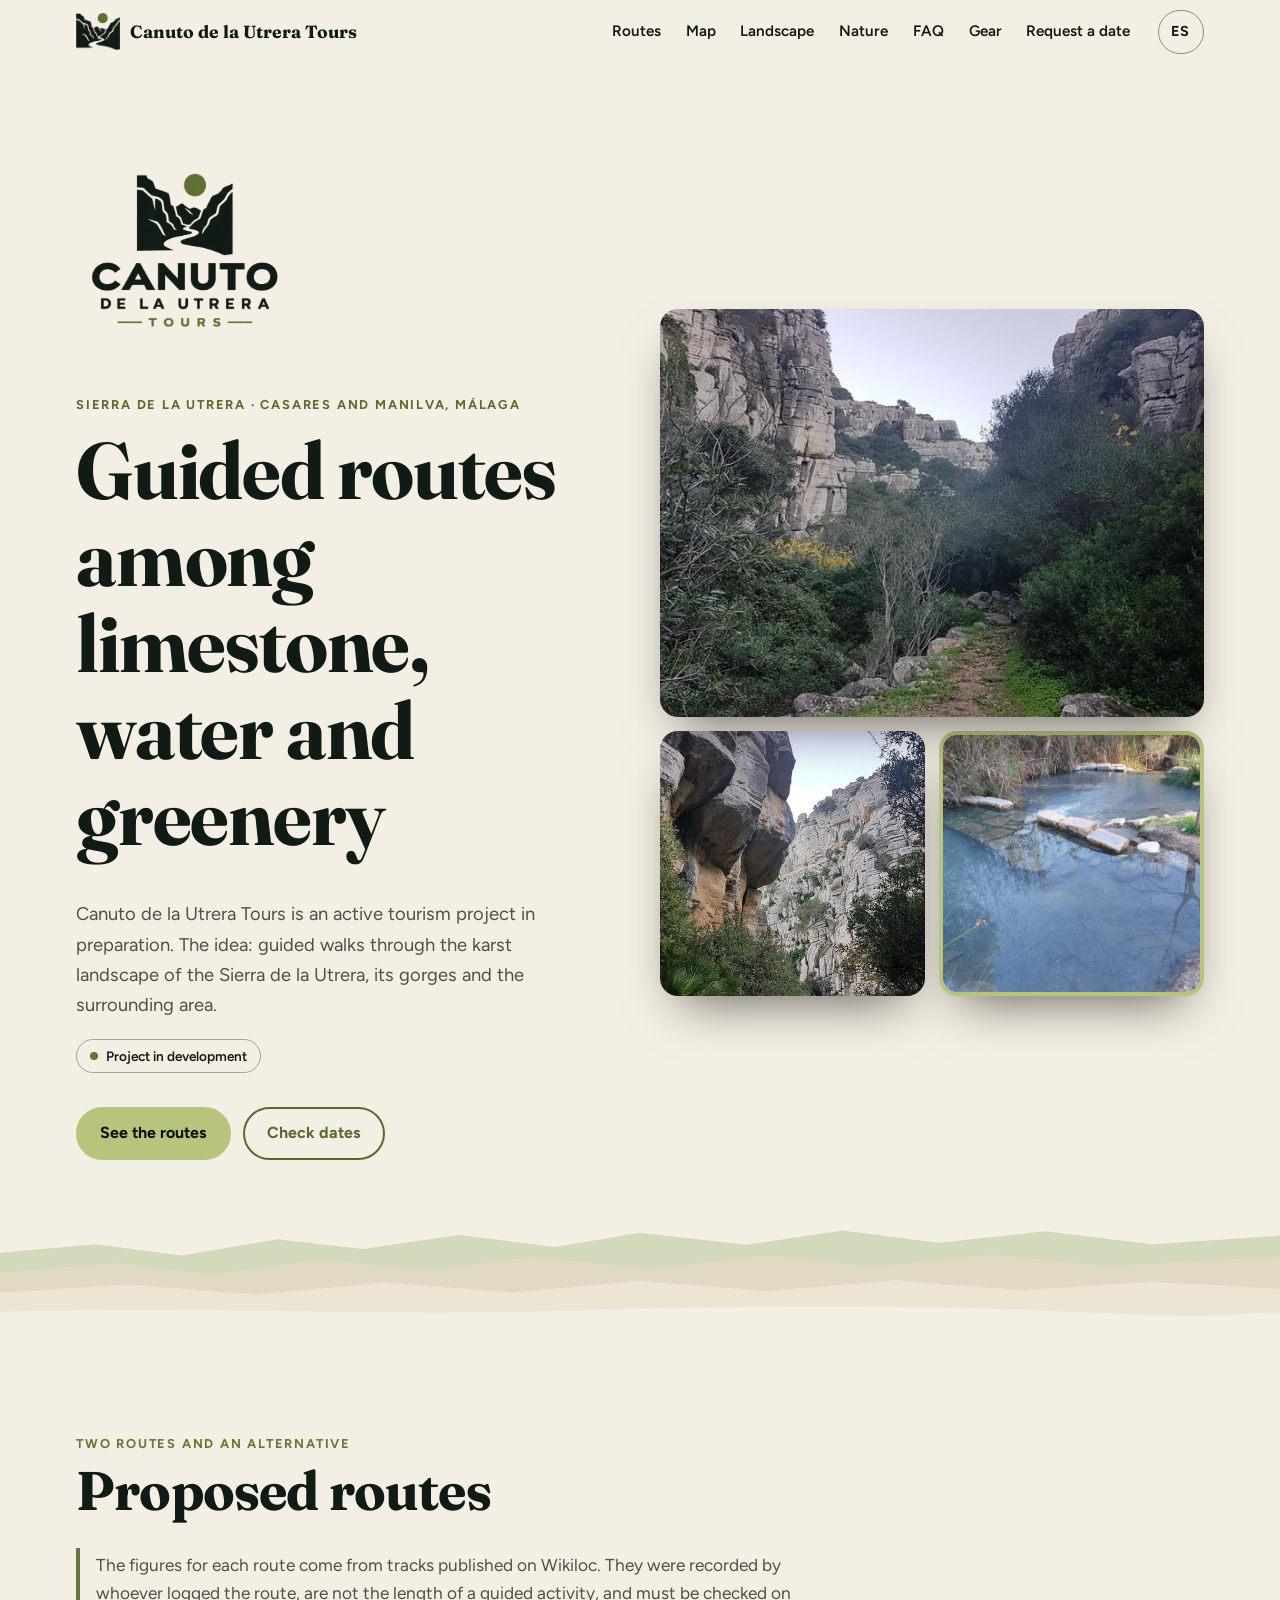
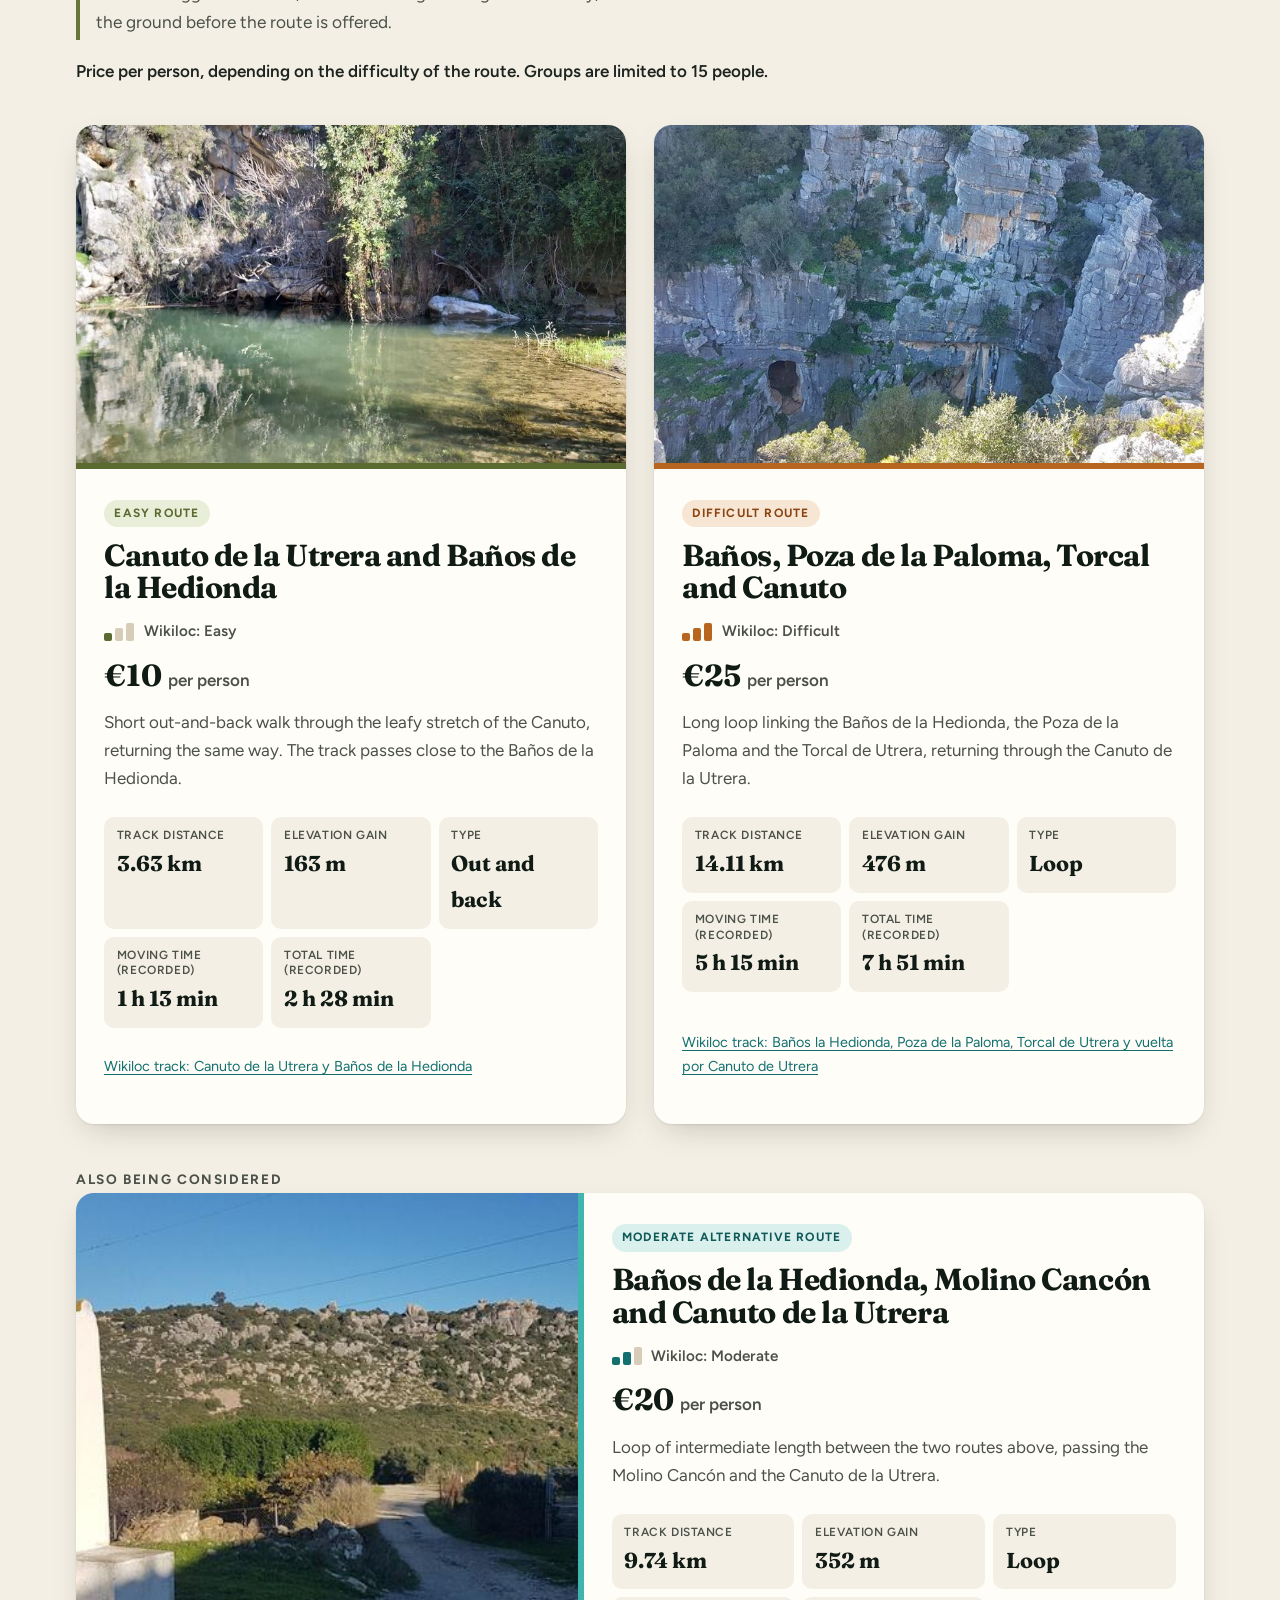
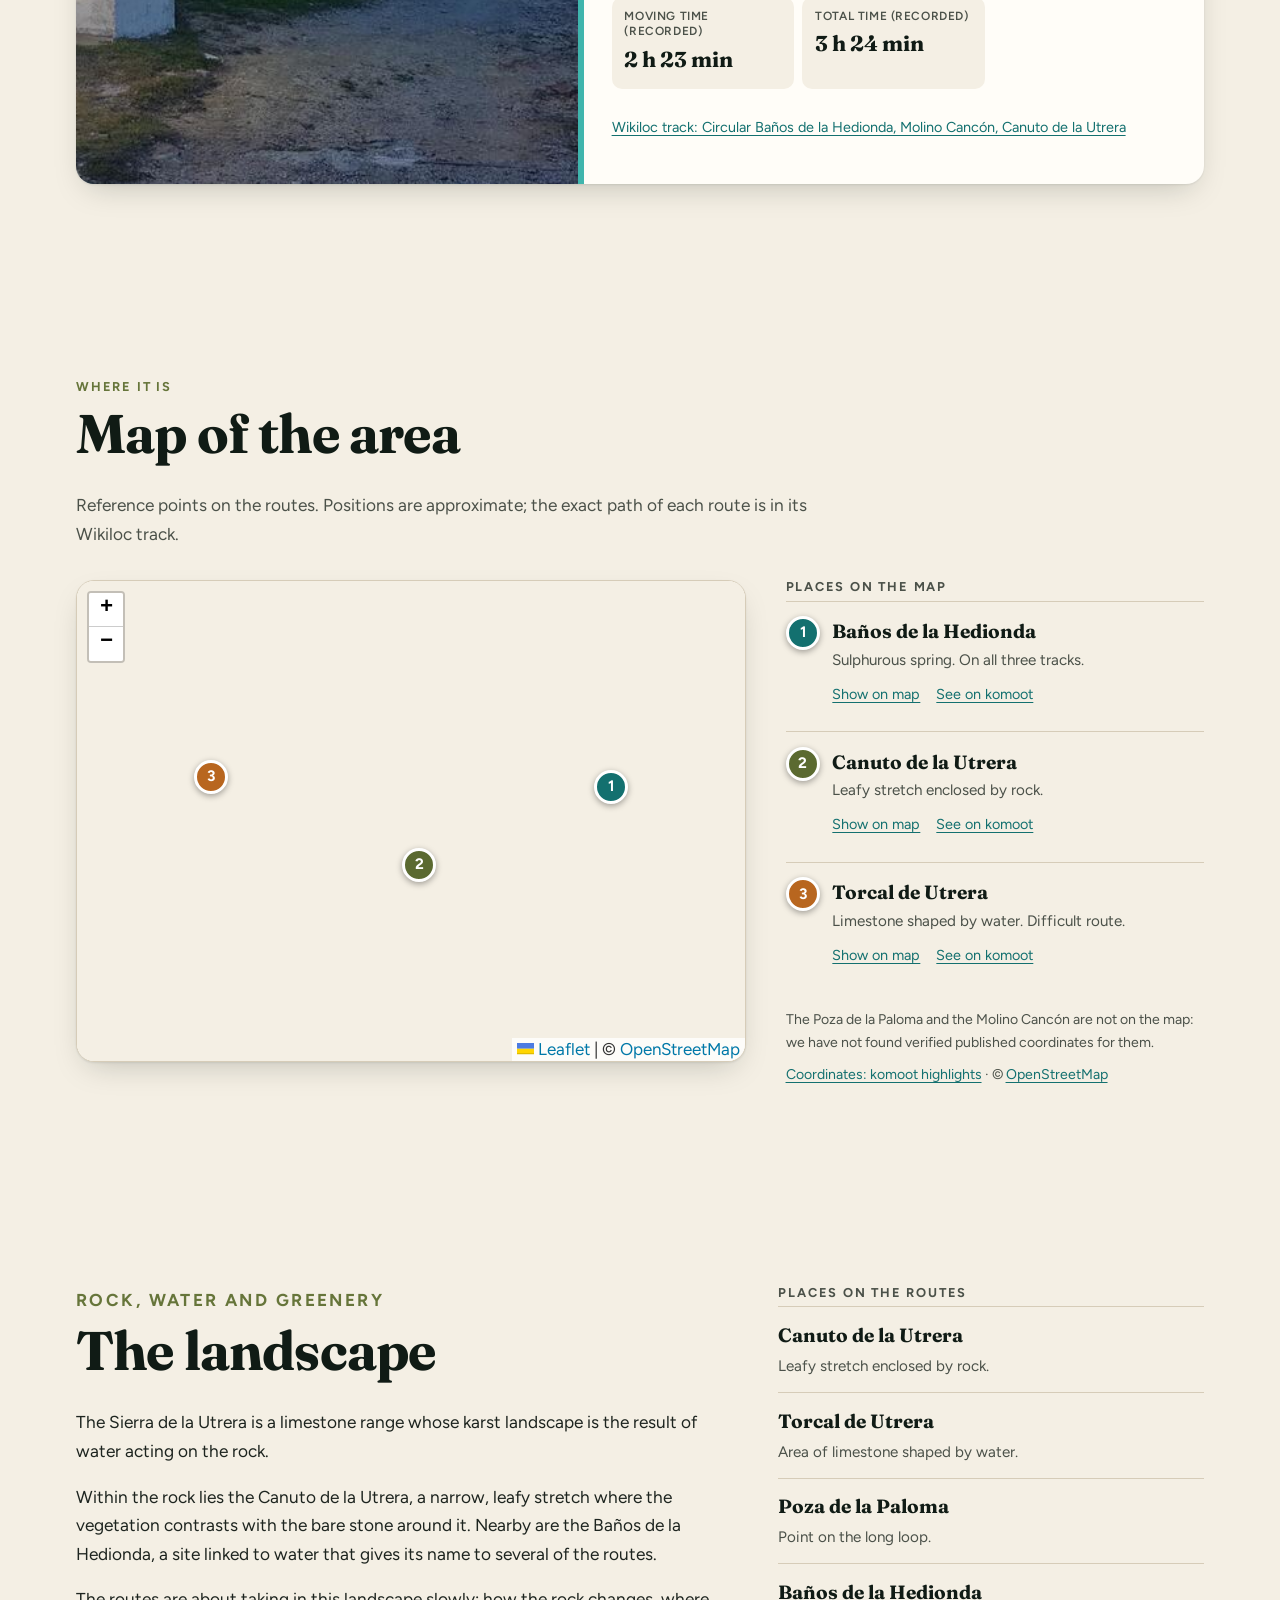
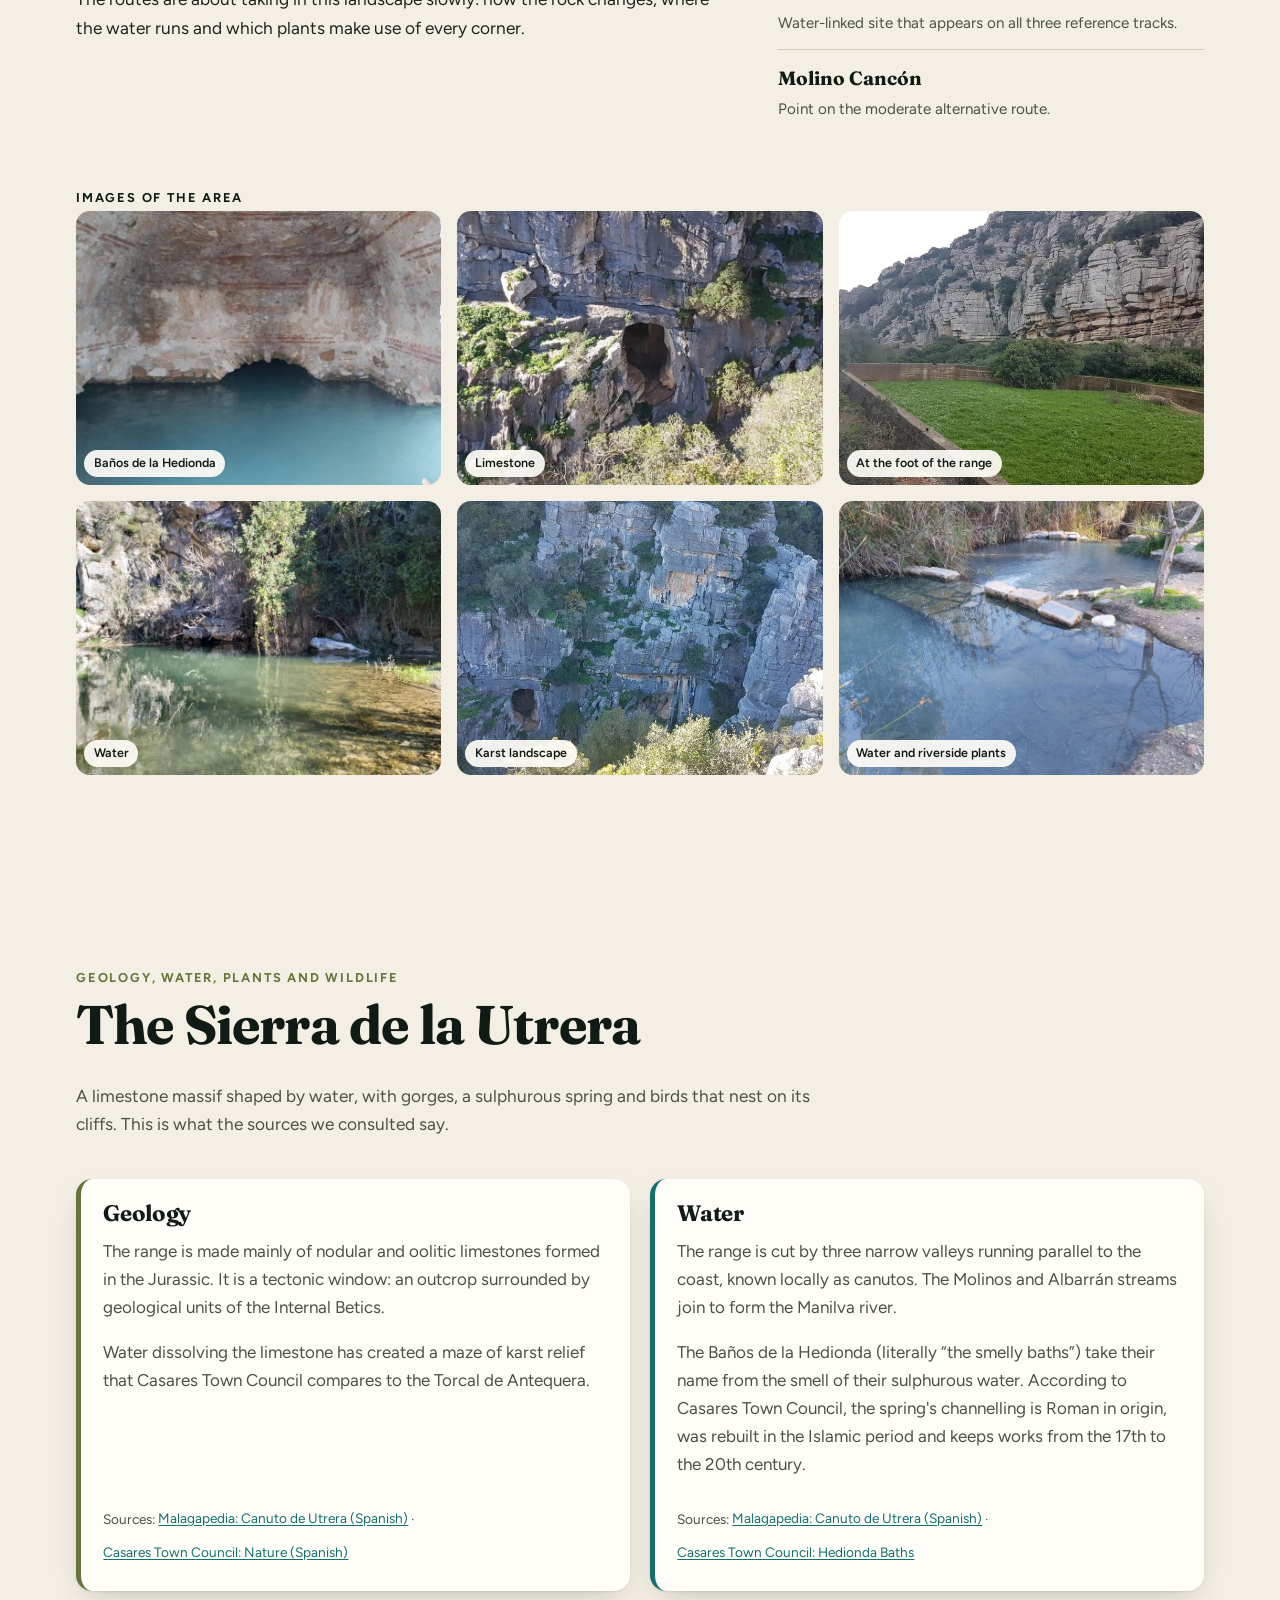
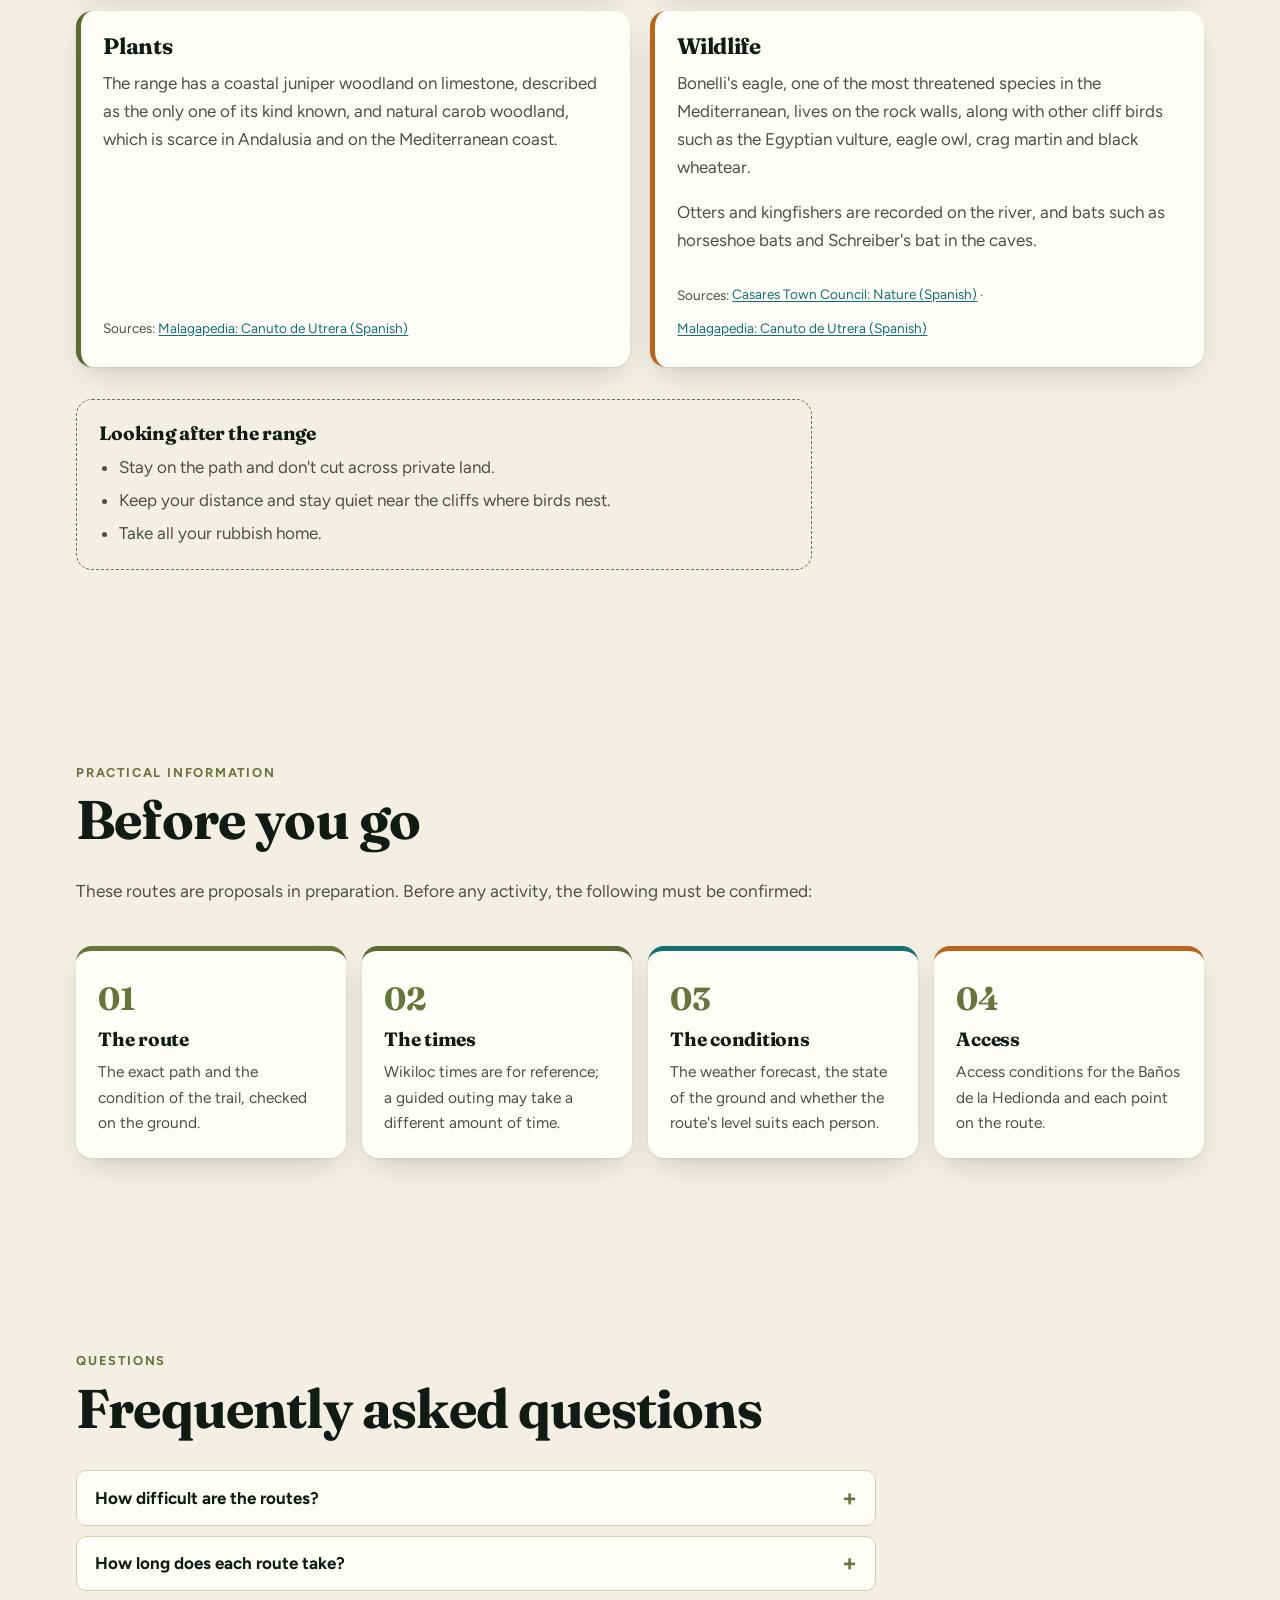
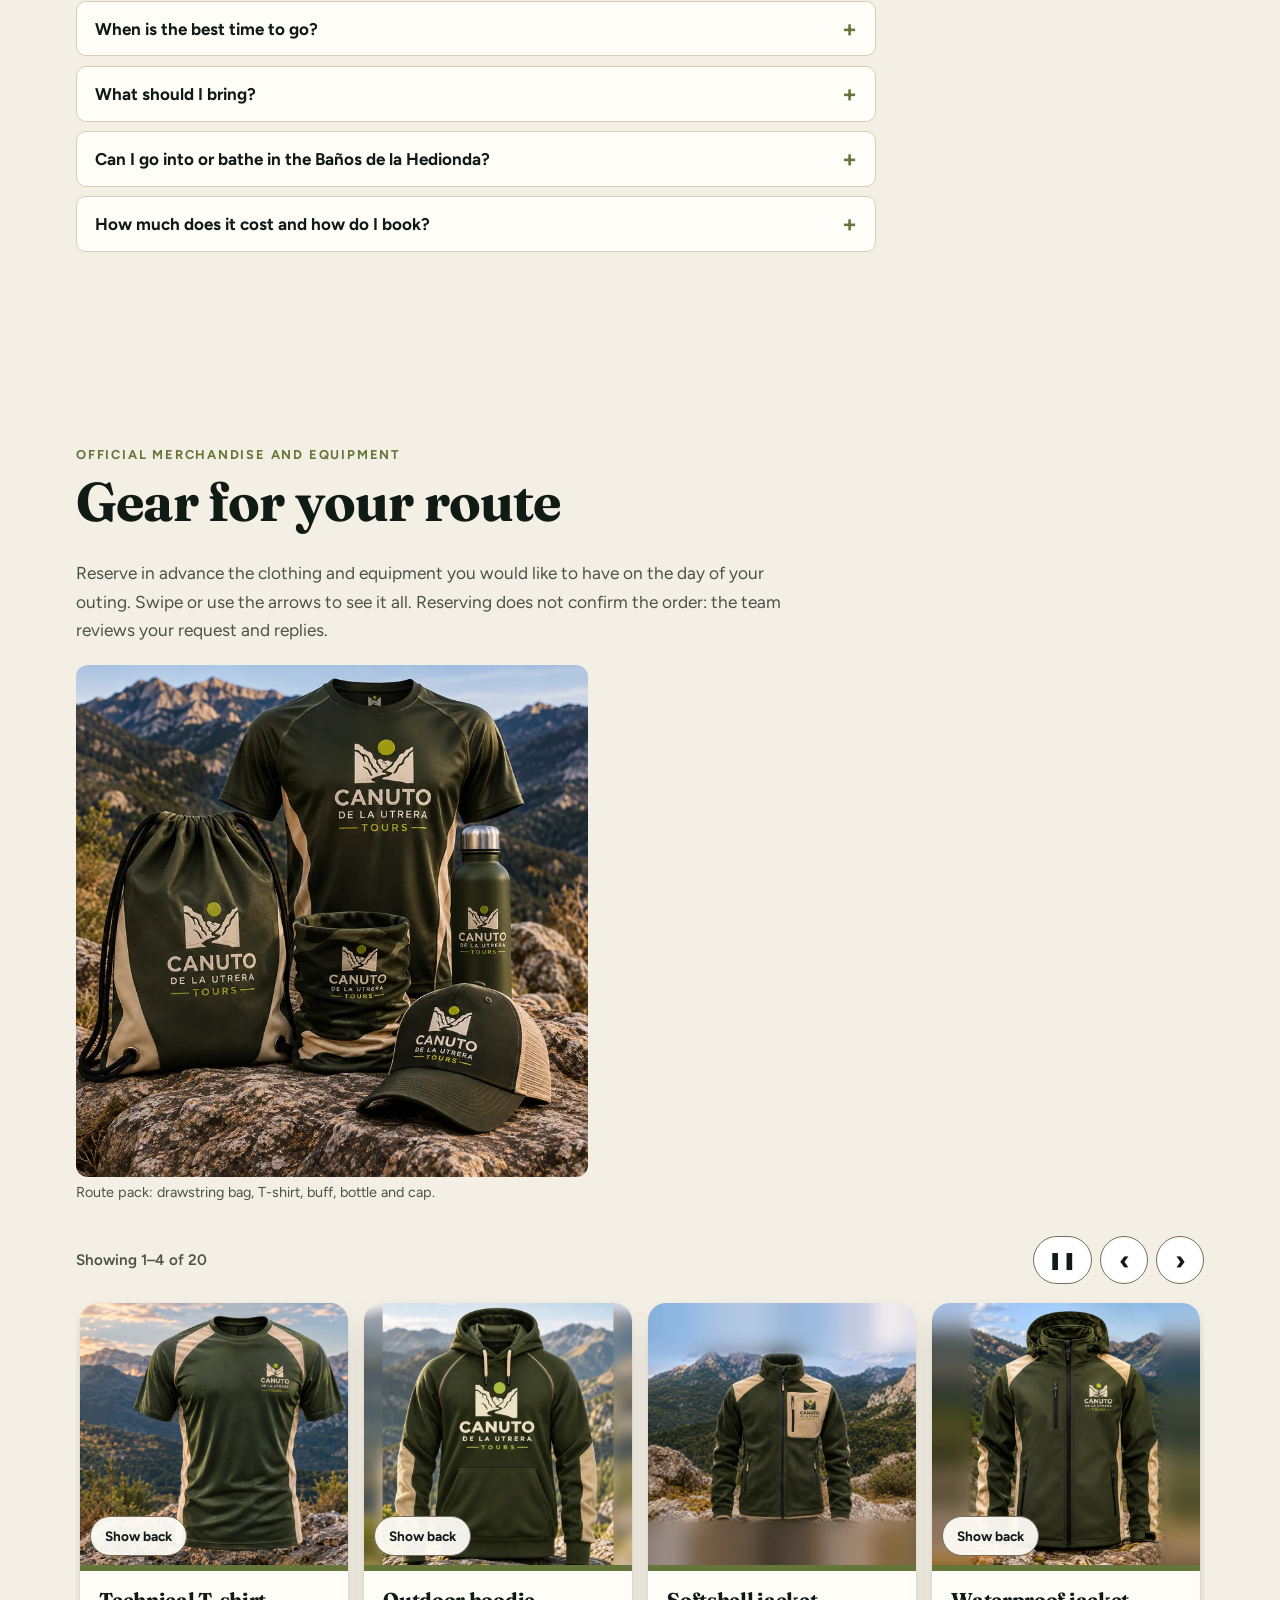
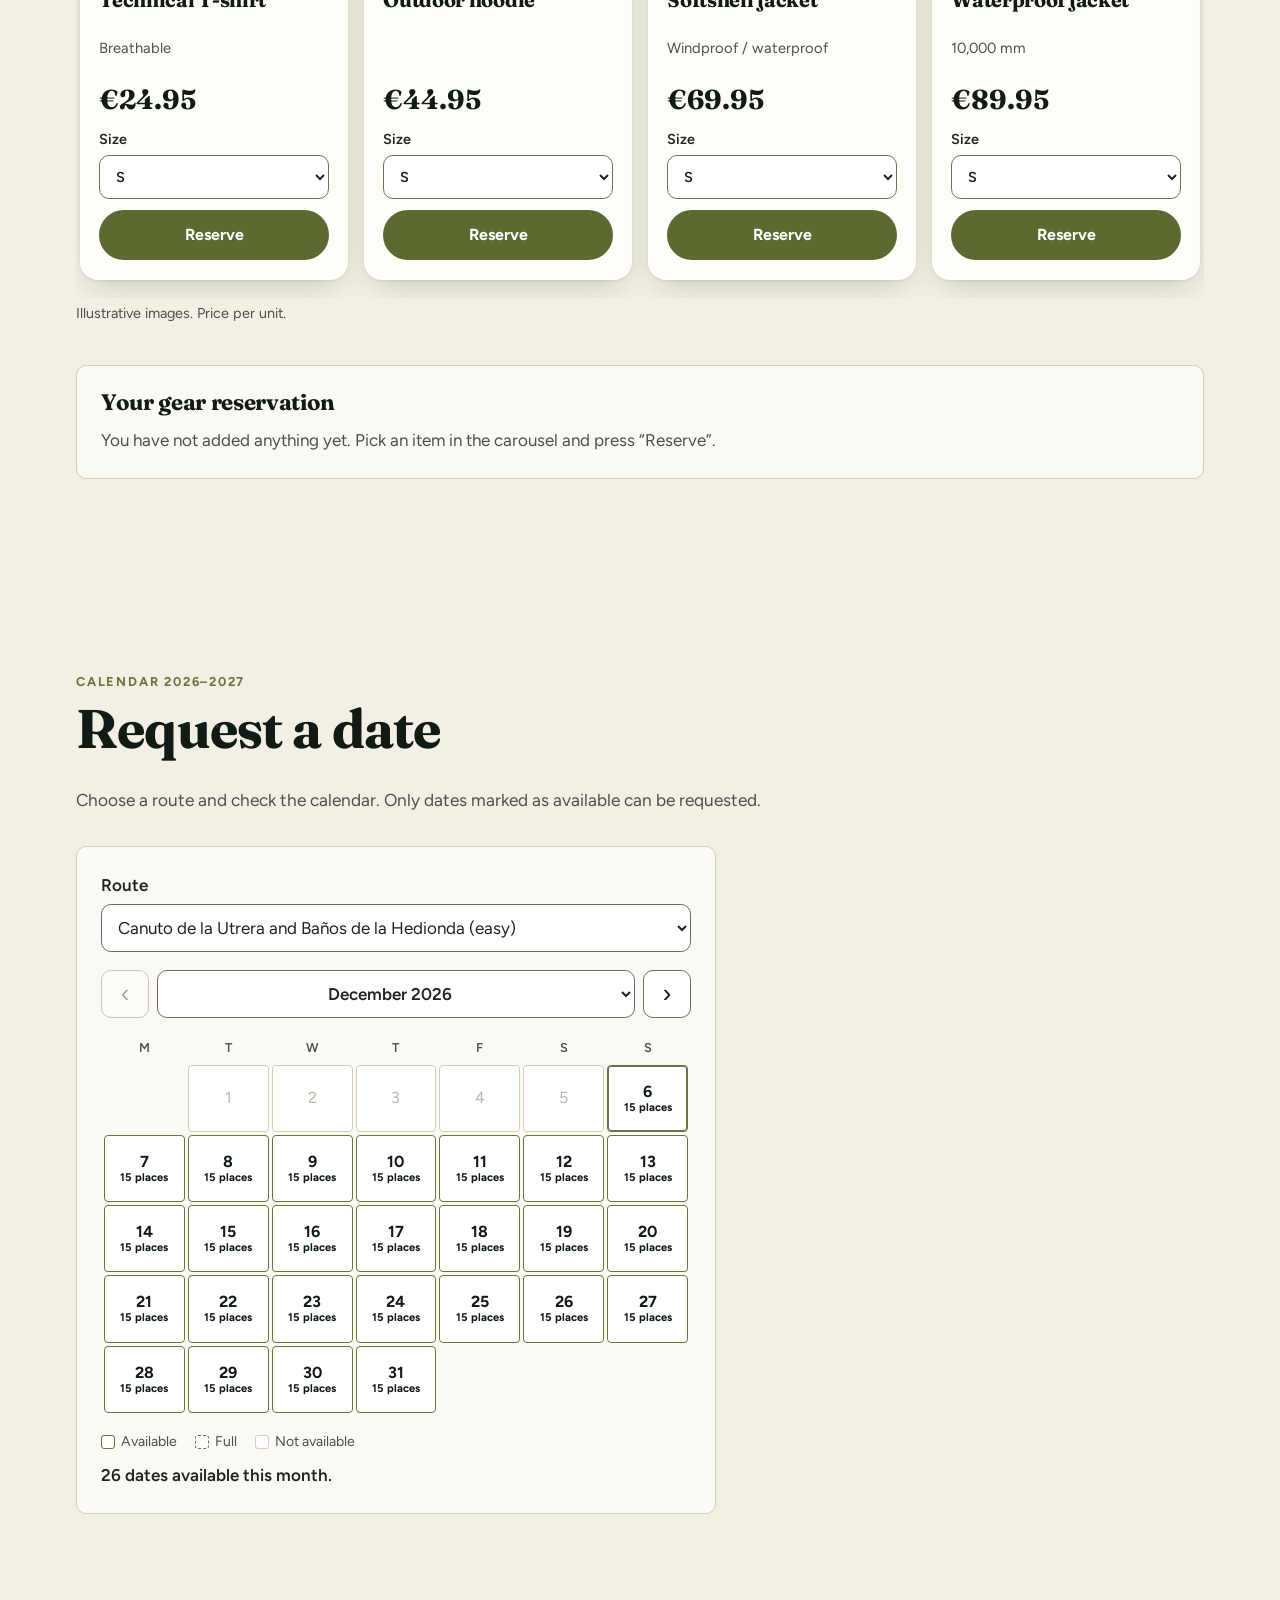
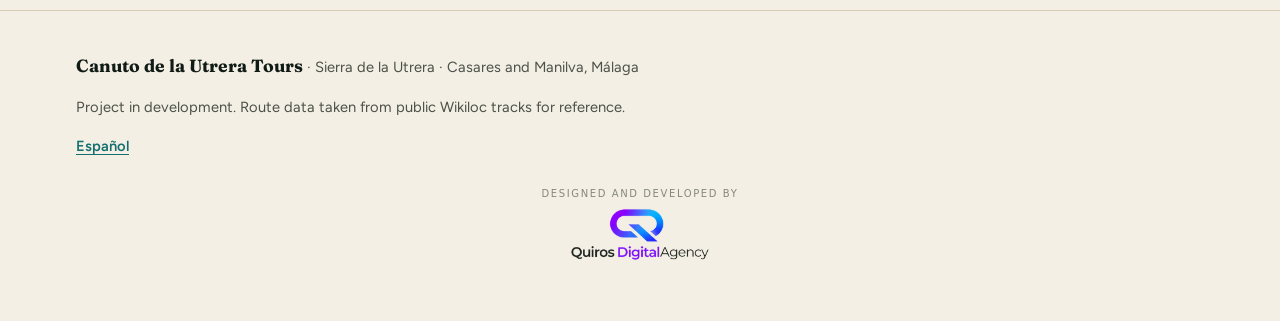
==== commit bcb5c9b0: "Fotos nuevas: bastones, sudadera y pantalón (delante y detrás) y pack de ruta Co-Authored-By: Claude" ====
--- a/en.html
+++ b/en.html
@@ -1,490 +1,491 @@
-<!doctype html>
-<html lang="en">
-<head>
-  <meta charset="utf-8">
-  <meta name="viewport" content="width=device-width, initial-scale=1">
-  <title>Canuto de la Utrera Tours · Guided routes in the Sierra de la Utrera</title>
-  <meta name="description" content="Active tourism project offering guided routes through the natural and geological setting of the Sierra de la Utrera, between Casares and Manilva (Málaga, Spain).">
-  <meta property="og:type" content="website">
-  <meta property="og:locale" content="en_GB">
-  <meta property="og:locale:alternate" content="es_ES">
-  <meta property="og:site_name" content="Canuto de la Utrera Tours">
-  <meta property="og:title" content="Canuto de la Utrera Tours · Guided routes in the Sierra de la Utrera">
-  <meta property="og:description" content="Active tourism project offering guided routes through the natural and geological setting of the Sierra de la Utrera, between Casares and Manilva (Málaga, Spain).">
-  <link rel="alternate" hreflang="es" href="index.html">
-  <link rel="alternate" hreflang="en" href="en.html">
-  <meta name="twitter:card" content="summary">
-  <meta name="theme-color" content="#f4efe4">
-  <meta name="color-scheme" content="light">
-  <link rel="manifest" href="manifest.json">
-  <link rel="icon" href="favicon-32.png" type="image/png" sizes="32x32">
-  <link rel="apple-touch-icon" href="favicon-180.png">
-  <link rel="preconnect" href="https://fonts.googleapis.com">
-  <link rel="preconnect" href="https://fonts.gstatic.com" crossorigin>
-  <link rel="stylesheet" href="https://fonts.googleapis.com/css2?family=Fraunces:opsz,wght@9..144,500;9..144,700&family=Figtree:wght@400;600;700&display=swap">
-  <link rel="stylesheet" href="styles.v4.css">
-  <link rel="stylesheet" href="vendor/leaflet/leaflet.css">
-</head>
-<body>
-  <a class="saltar" href="#contenido">Skip to content</a>
-
-  <header class="cabecera">
-    <div class="envoltura cabecera-in">
-      <a class="marca" href="#inicio"><img src="img/marca.png" alt="" width="44" height="37"><span>Canuto de la Utrera Tours</span></a>
-      <nav aria-label="Main">
-        <ul>
-          <li><a href="#rutas">Routes</a></li>
-          <li><a href="#mapa">Map</a></li>
-          <li><a href="#entorno">Landscape</a></li>
-          <li><a href="#naturaleza">Nature</a></li>
-          <li><a href="#preguntas">FAQ</a></li>
-          <li><a href="#material">Gear</a></li>
-          <li><a href="#reservas">Request a date</a></li>
-        </ul>
-      </nav>
-      <a class="idioma" href="index.html" hreflang="es" lang="es" aria-label="Leer esta página en español"><span aria-hidden="true">ES</span></a>
-    </div>
-  </header>
-
-  <main id="contenido" tabindex="-1">
-    <section class="portada" id="inicio" aria-labelledby="inicio-t">
-      <div class="envoltura portada-in">
-        <div class="portada-texto">
-          <img class="portada-logo" src="img/logo.png" alt="Logo of Canuto de la Utrera Tours" width="640" height="661">
-          <p class="antetitulo">Sierra de la Utrera · Casares and Manilva, Málaga</p>
-          <h1 id="inicio-t">Guided routes among limestone, water and greenery</h1>
-          <p class="entradilla">Canuto de la Utrera Tours is an active tourism project in preparation. The idea: guided walks through the karst landscape of the Sierra de la Utrera, its gorges and the surrounding area.</p>
-          <p class="estado">Project in development</p>
-          <p class="portada-acciones"><a class="boton boton-claro" href="#rutas">See the routes</a><a class="boton boton-borde" href="#reservas">Check dates</a></p>
-        </div>
-        <div class="portada-fotos">
-          <figure class="pf pf-1"><img src="img/sendero-canuto.jpg" srcset="img/sendero-canuto-800.jpg 800w, img/sendero-canuto.jpg 1600w" sizes="(min-width: 60rem) 34rem, 100vw" alt="Path through vegetation leading into a gorge with limestone walls" loading="eager" decoding="async"></figure>
-          <figure class="pf pf-2"><img src="img/barranco.jpg" srcset="img/barranco-800.jpg 800w, img/barranco.jpg 1600w" sizes="(min-width: 60rem) 17rem, 1px" alt="Limestone walls closing in among trees to form a gorge" loading="eager" decoding="async"></figure>
-          <figure class="pf pf-3"><img src="img/agua-turquesa.jpg" srcset="img/agua-turquesa-800.jpg 800w, img/agua-turquesa.jpg 1600w" sizes="(min-width: 60rem) 17rem, 1px" alt="Turquoise water flowing between stone slabs and reeds" loading="eager" decoding="async"></figure>
-        </div>
-      </div>
-      <svg class="estratos" viewBox="0 0 1200 360" preserveAspectRatio="none" aria-hidden="true" focusable="false">
-      <path class="e1" d="M0 120 L90 96 L170 128 L260 82 L340 110 L430 70 L520 104 L600 64 L700 98 L790 58 L880 92 L980 60 L1080 96 L1200 72 V360 H0Z"/>
-      <path class="e2" d="M0 176 L110 150 L200 182 L300 140 L400 170 L500 132 L610 166 L720 128 L820 160 L930 126 L1040 158 L1200 132 V360 H0Z"/>
-      <path class="e3" d="M0 232 L120 210 L240 238 L360 204 L480 232 L600 200 L720 228 L840 198 L960 226 L1080 202 L1200 222 V360 H0Z"/>
-      <path class="e4" d="M0 286 C200 268 340 300 520 284 S860 266 1000 286 S1140 296 1200 288 V360 H0Z"/>
-      <path class="agua" d="M0 330 C150 318 300 340 450 328 S750 316 900 330 S1100 342 1200 326 V360 H0Z"/>
-    </svg>
-    </section>
-
-    <section class="seccion" id="rutas" aria-labelledby="rutas-t">
-      <div class="envoltura">
-        <p class="kicker">Two routes and an alternative</p>
-        <h2 id="rutas-t">Proposed routes</h2>
-        <p class="aviso">The figures for each route come from tracks published on Wikiloc. They were recorded by whoever logged the route, are not the length of a guided activity, and must be checked on the ground before the route is offered.</p>
-        <p class="rutas-precio-nota">Price per person, depending on the difficulty of the route. Groups are limited to 15 people.</p>
-        <div class="rutas">
-      <article class="ruta ruta-facil" id="ruta-facil" aria-labelledby="ruta-facil-t">
-        <figure class="ruta-foto"><img src="img/poza.jpg" srcset="img/poza-800.jpg 800w, img/poza.jpg 1600w" sizes="(min-width: 56rem) 36rem, 100vw" alt="Clear pool at the foot of rock walls covered in vegetation" loading="lazy" decoding="async"></figure>
-        <div class="ruta-cuerpo">
-        <div class="ruta-cab">
-          <p class="ruta-etiqueta">Easy route</p>
-          <h3 id="ruta-facil-t">Canuto de la Utrera and Baños de la Hedionda</h3>
-          <p class="nivel nivel-facil"><span class="nivel-marcas" aria-hidden="true"><span class="on"></span><span class=""></span><span class=""></span></span>Wikiloc: Easy</p>
-          <p class="ruta-precio"><strong>€10</strong> per person</p>
-        </div>
-        <p class="ruta-resumen">Short out-and-back walk through the leafy stretch of the Canuto, returning the same way. The track passes close to the Baños de la Hedionda.</p>
-        <dl class="ruta-datos">
-          <div><dt>Track distance</dt><dd>3.63 km</dd></div>
-          <div><dt>Elevation gain</dt><dd>163 m</dd></div>
-          <div><dt>Type</dt><dd>Out and back</dd></div>
-          <div><dt>Moving time (recorded)</dt><dd>1 h 13 min</dd></div>
-          <div><dt>Total time (recorded)</dt><dd>2 h 28 min</dd></div>
-        </dl>
-        <p class="ruta-fuente"><a href="https://es.wikiloc.com/rutas-senderismo/canuto-de-la-utrera-y-banos-de-la-hedionda-casares-malaga-23-05-2021-73880812" rel="noopener" target="_blank" hreflang="es">Wikiloc track: Canuto de la Utrera y Baños de la Hedionda<span class="sr-only"> (opens in a new tab)</span></a></p>
-        </div>
-      </article>
-      <article class="ruta ruta-dificil" id="ruta-dificil" aria-labelledby="ruta-dificil-t">
-        <figure class="ruta-foto"><img src="img/paredes-karsticas.jpg" srcset="img/paredes-karsticas-800.jpg 800w, img/paredes-karsticas.jpg 1600w" sizes="(min-width: 56rem) 36rem, 100vw" alt="Cracked limestone walls with hollows, seen from above" loading="lazy" decoding="async"></figure>
-        <div class="ruta-cuerpo">
-        <div class="ruta-cab">
-          <p class="ruta-etiqueta">Difficult route</p>
-          <h3 id="ruta-dificil-t">Baños, Poza de la Paloma, Torcal and Canuto</h3>
-          <p class="nivel nivel-dificil"><span class="nivel-marcas" aria-hidden="true"><span class="on"></span><span class="on"></span><span class="on"></span></span>Wikiloc: Difficult</p>
-          <p class="ruta-precio"><strong>€25</strong> per person</p>
-        </div>
-        <p class="ruta-resumen">Long loop linking the Baños de la Hedionda, the Poza de la Paloma and the Torcal de Utrera, returning through the Canuto de la Utrera.</p>
-        <dl class="ruta-datos">
-          <div><dt>Track distance</dt><dd>14.11 km</dd></div>
-          <div><dt>Elevation gain</dt><dd>476 m</dd></div>
-          <div><dt>Type</dt><dd>Loop</dd></div>
-          <div><dt>Moving time (recorded)</dt><dd>5 h 15 min</dd></div>
-          <div><dt>Total time (recorded)</dt><dd>7 h 51 min</dd></div>
-        </dl>
-        <p class="ruta-fuente"><a href="https://es.wikiloc.com/rutas-senderismo/banos-la-hedionda-poza-de-la-paloma-torcal-de-utrera-y-vuelta-por-canuto-de-utrera-en-casares-46228989" rel="noopener" target="_blank" hreflang="es">Wikiloc track: Baños la Hedionda, Poza de la Paloma, Torcal de Utrera y vuelta por Canuto de Utrera<span class="sr-only"> (opens in a new tab)</span></a></p>
-        </div>
-      </article>
-        </div>
-        <div class="alternativas">
-          <h3 class="alt-t">Also being considered</h3>
-      <article class="ruta ruta-moderada ruta-alt" id="ruta-moderada" aria-labelledby="ruta-moderada-t">
-        <figure class="ruta-foto"><img src="img/edificio-camino.jpg" srcset="img/edificio-camino-800.jpg 800w, img/edificio-camino.jpg 1600w" sizes="(min-width: 56rem) 36rem, 100vw" alt="Small white building beside a dirt track, with the mountains behind" loading="lazy" decoding="async"></figure>
-        <div class="ruta-cuerpo">
-        <div class="ruta-cab">
-          <p class="ruta-etiqueta">Moderate alternative route</p>
-          <h3 id="ruta-moderada-t">Baños de la Hedionda, Molino Cancón and Canuto de la Utrera</h3>
-          <p class="nivel nivel-moderada"><span class="nivel-marcas" aria-hidden="true"><span class="on"></span><span class="on"></span><span class=""></span></span>Wikiloc: Moderate</p>
-          <p class="ruta-precio"><strong>€20</strong> per person</p>
-        </div>
-        <p class="ruta-resumen">Loop of intermediate length between the two routes above, passing the Molino Cancón and the Canuto de la Utrera.</p>
-        <dl class="ruta-datos">
-          <div><dt>Track distance</dt><dd>9.74 km</dd></div>
-          <div><dt>Elevation gain</dt><dd>352 m</dd></div>
-          <div><dt>Type</dt><dd>Loop</dd></div>
-          <div><dt>Moving time (recorded)</dt><dd>2 h 23 min</dd></div>
-          <div><dt>Total time (recorded)</dt><dd>3 h 24 min</dd></div>
-        </dl>
-        
-        <p class="ruta-fuente"><a href="https://es.wikiloc.com/rutas-senderismo/circular-banos-de-la-hedionda-molino-cancon-canuto-de-la-utrera-casares-malaga-10-12-2018-31274922" rel="noopener" target="_blank" hreflang="es">Wikiloc track: Circular Baños de la Hedionda, Molino Cancón, Canuto de la Utrera<span class="sr-only"> (opens in a new tab)</span></a></p>
-        </div>
-      </article>
-        </div>
-      </div>
-    </section>
-
-    <section class="seccion seccion-mapa" id="mapa" aria-labelledby="mapa-t">
-      <div class="envoltura">
-        <p class="kicker">Where it is</p>
-        <h2 id="mapa-t">Map of the area</h2>
-        <p class="entradilla-sec">Reference points on the routes. Positions are approximate; the exact path of each route is in its Wikiloc track.</p>
-        <div class="mapa-in">
-          <div class="mapa-lienzo-caja">
-            <div id="mapa-lienzo" class="mapa-lienzo" data-mapa hidden></div>
-            <p class="mapa-aviso" id="mapa-aviso" role="status">To see the map, please enable JavaScript. The reference points are listed here.</p>
-          </div>
-          <div class="mapa-lista">
-            <h3>Places on the map</h3>
-            <ol>
-              <li class="mp-agua"><span class="mapa-num" aria-hidden="true">1</span><div><strong lang="es">Baños de la Hedionda</strong><span>Sulphurous spring. On all three tracks.</span>
-                <span class="mapa-acciones"><button type="button" class="enlace" data-mapa-punto="0" hidden>Show on map</button> <a href="https://www.komoot.com/highlight/4078869" rel="noopener" target="_blank">See on komoot<span class="sr-only"> (opens in a new tab)</span></a></span></div></li>
-              <li class="mp-canuto"><span class="mapa-num" aria-hidden="true">2</span><div><strong lang="es">Canuto de la Utrera</strong><span>Leafy stretch enclosed by rock.</span>
-                <span class="mapa-acciones"><button type="button" class="enlace" data-mapa-punto="1" hidden>Show on map</button> <a href="https://www.komoot.com/highlight/4354990" rel="noopener" target="_blank">See on komoot<span class="sr-only"> (opens in a new tab)</span></a></span></div></li>
-              <li class="mp-roca"><span class="mapa-num" aria-hidden="true">3</span><div><strong lang="es">Torcal de Utrera</strong><span>Limestone shaped by water. Difficult route.</span>
-                <span class="mapa-acciones"><button type="button" class="enlace" data-mapa-punto="2" hidden>Show on map</button> <a href="https://www.komoot.com/highlight/4078865" rel="noopener" target="_blank">See on komoot<span class="sr-only"> (opens in a new tab)</span></a></span></div></li>
-            </ol>
-            <p class="mapa-nota">The Poza de la Paloma and the Molino Cancón are not on the map: we have not found verified published coordinates for them.</p>
-            <p class="mapa-nota"><a href="https://www.komoot.com/highlight/4354990" rel="noopener" target="_blank">Coordinates: komoot highlights<span class="sr-only"> (opens in a new tab)</span></a> · © <a href="https://www.openstreetmap.org/copyright" rel="noopener" target="_blank">OpenStreetMap</a></p>
-          </div>
-        </div>
-      </div>
-      <script id="datos-mapa" type="application/json">{"centro":[36.3952,-5.2695],"zoom":15,"region":"Interactive map of the Sierra de la Utrera","puntos":[{"nombre":"Baños de la Hedionda","lat":36.39648,"lon":-5.26131,"tipo":"agua","texto":"Sulphurous spring. On all three tracks."},{"nombre":"Canuto de la Utrera","lat":36.393805,"lon":-5.26955,"tipo":"canuto","texto":"Leafy stretch enclosed by rock."},{"nombre":"Torcal de Utrera","lat":36.396833,"lon":-5.278472,"tipo":"roca","texto":"Limestone shaped by water. Difficult route."}]}</script>
-    </section>
-
-    <section class="seccion seccion-entorno" id="entorno" aria-labelledby="entorno-t">
-      <div class="envoltura entorno-in">
-        <div class="entorno-texto">
-          <p class="kicker">Rock, water and greenery</p>
-          <h2 id="entorno-t">The landscape</h2>
-          <p>The Sierra de la Utrera is a limestone range whose karst landscape is the result of water acting on the rock.</p>
-          <p>Within the rock lies the Canuto de la Utrera, a narrow, leafy stretch where the vegetation contrasts with the bare stone around it. Nearby are the Baños de la Hedionda, a site linked to water that gives its name to several of the routes.</p>
-          <p>The routes are about taking in this landscape slowly: how the rock changes, where the water runs and which plants make use of every corner.</p>
-        </div>
-        <div class="entorno-lugares">
-          <h3>Places on the routes</h3>
-          <ul>
-            <li><strong lang="es">Canuto de la Utrera</strong><span>Leafy stretch enclosed by rock.</span></li>
-            <li><strong lang="es">Torcal de Utrera</strong><span>Area of limestone shaped by water.</span></li>
-            <li><strong lang="es">Poza de la Paloma</strong><span>Point on the long loop.</span></li>
-            <li><strong lang="es">Baños de la Hedionda</strong><span>Water-linked site that appears on all three reference tracks.</span></li>
-            <li><strong lang="es">Molino Cancón</strong><span>Point on the moderate alternative route.</span></li>
-          </ul>
-        </div>
-      </div>
-      <div class="envoltura"><h3 class="galeria-t">Images of the area</h3><div class="galeria">
-        <figure class="gal gal-1"><a class="gal-enlace" href="img/banos-boveda.jpg" data-lightbox data-pie="Baños de la Hedionda" data-alt="Stone vault with bands of brick over a sheet of turquoise water"><span class="sr-only">Enlarge photo: Baños de la Hedionda</span><img src="img/banos-boveda.jpg" srcset="img/banos-boveda-800.jpg 800w, img/banos-boveda.jpg 1600w" sizes="(min-width: 48rem) 24rem, 50vw" alt="Stone vault with bands of brick over a sheet of turquoise water" loading="lazy" decoding="async"></a><figcaption>Baños de la Hedionda</figcaption></figure>
-        <figure class="gal gal-2"><a class="gal-enlace" href="img/cueva.jpg" data-lightbox data-pie="Limestone" data-alt="Limestone wall with the mouth of a cave, surrounded by scrub"><span class="sr-only">Enlarge photo: Limestone</span><img src="img/cueva.jpg" srcset="img/cueva-800.jpg 800w, img/cueva.jpg 1600w" sizes="(min-width: 48rem) 24rem, 50vw" alt="Limestone wall with the mouth of a cave, surrounded by scrub" loading="lazy" decoding="async"></a><figcaption>Limestone</figcaption></figure>
-        <figure class="gal gal-3"><a class="gal-enlace" href="img/prado-farallon.jpg" data-lightbox data-pie="At the foot of the range" data-alt="Green meadow enclosed by walls at the foot of a limestone cliff"><span class="sr-only">Enlarge photo: At the foot of the range</span><img src="img/prado-farallon.jpg" srcset="img/prado-farallon-800.jpg 800w, img/prado-farallon.jpg 1600w" sizes="(min-width: 48rem) 24rem, 50vw" alt="Green meadow enclosed by walls at the foot of a limestone cliff" loading="lazy" decoding="async"></a><figcaption>At the foot of the range</figcaption></figure>
-        <figure class="gal gal-4"><a class="gal-enlace" href="img/poza.jpg" data-lightbox data-pie="Water" data-alt="Clear pool at the foot of rock walls covered in vegetation"><span class="sr-only">Enlarge photo: Water</span><img src="img/poza.jpg" srcset="img/poza-800.jpg 800w, img/poza.jpg 1600w" sizes="(min-width: 48rem) 24rem, 50vw" alt="Clear pool at the foot of rock walls covered in vegetation" loading="lazy" decoding="async"></a><figcaption>Water</figcaption></figure>
-        <figure class="gal gal-5"><a class="gal-enlace" href="img/paredes-karsticas.jpg" data-lightbox data-pie="Karst landscape" data-alt="Cracked limestone walls with hollows, seen from above"><span class="sr-only">Enlarge photo: Karst landscape</span><img src="img/paredes-karsticas.jpg" srcset="img/paredes-karsticas-800.jpg 800w, img/paredes-karsticas.jpg 1600w" sizes="(min-width: 48rem) 24rem, 50vw" alt="Cracked limestone walls with hollows, seen from above" loading="lazy" decoding="async"></a><figcaption>Karst landscape</figcaption></figure>
-        <figure class="gal gal-6"><a class="gal-enlace" href="img/agua-turquesa.jpg" data-lightbox data-pie="Water and riverside plants" data-alt="Turquoise water flowing between stone slabs and reeds"><span class="sr-only">Enlarge photo: Water and riverside plants</span><img src="img/agua-turquesa.jpg" srcset="img/agua-turquesa-800.jpg 800w, img/agua-turquesa.jpg 1600w" sizes="(min-width: 48rem) 24rem, 50vw" alt="Turquoise water flowing between stone slabs and reeds" loading="lazy" decoding="async"></a><figcaption>Water and riverside plants</figcaption></figure>
-      </div></div>
-    </section>
-
-
-    <section class="seccion seccion-naturaleza" id="naturaleza" aria-labelledby="naturaleza-t">
-      <div class="envoltura">
-        <p class="kicker">Geology, water, plants and wildlife</p>
-        <h2 id="naturaleza-t">The Sierra de la Utrera</h2>
-        <p class="entradilla-sec">A limestone massif shaped by water, with gorges, a sulphurous spring and birds that nest on its cliffs. This is what the sources we consulted say.</p>
-        <div class="naturaleza">
-          <article class="nat nat-geologia" aria-labelledby="nat-geologia-t">
-            <h3 id="nat-geologia-t">Geology</h3>
-            <p>The range is made mainly of nodular and oolitic limestones formed in the Jurassic. It is a tectonic window: an outcrop surrounded by geological units of the Internal Betics.</p>
-            <p>Water dissolving the limestone has created a maze of karst relief that Casares Town Council compares to the Torcal de Antequera.</p>
-            <p class="nat-fuentes">Sources: <a href="https://malagapedia.wikanda.es/wiki/Canuto_de_Utrera" rel="noopener" target="_blank">Malagapedia: Canuto de Utrera (Spanish)<span class="sr-only"> (opens in a new tab)</span></a> · <a href="https://www.casares.es/turismo/naturaleza-2/" rel="noopener" target="_blank">Casares Town Council: Nature (Spanish)<span class="sr-only"> (opens in a new tab)</span></a></p>
-          </article>
-          <article class="nat nat-agua" aria-labelledby="nat-agua-t">
-            <h3 id="nat-agua-t">Water</h3>
-            <p>The range is cut by three narrow valleys running parallel to the coast, known locally as canutos. The Molinos and Albarrán streams join to form the Manilva river.</p>
-            <p>The Baños de la Hedionda (literally “the smelly baths”) take their name from the smell of their sulphurous water. According to Casares Town Council, the spring&#39;s channelling is Roman in origin, was rebuilt in the Islamic period and keeps works from the 17th to the 20th century.</p>
-            <p class="nat-fuentes">Sources: <a href="https://malagapedia.wikanda.es/wiki/Canuto_de_Utrera" rel="noopener" target="_blank">Malagapedia: Canuto de Utrera (Spanish)<span class="sr-only"> (opens in a new tab)</span></a> · <a href="https://www.casares.es/en/tourism/what-to-see-in-casares/hedionda-baths/" rel="noopener" target="_blank">Casares Town Council: Hedionda Baths<span class="sr-only"> (opens in a new tab)</span></a></p>
-          </article>
-          <article class="nat nat-flora" aria-labelledby="nat-flora-t">
-            <h3 id="nat-flora-t">Plants</h3>
-            <p>The range has a coastal juniper woodland on limestone, described as the only one of its kind known, and natural carob woodland, which is scarce in Andalusia and on the Mediterranean coast.</p>
-            <p class="nat-fuentes">Sources: <a href="https://malagapedia.wikanda.es/wiki/Canuto_de_Utrera" rel="noopener" target="_blank">Malagapedia: Canuto de Utrera (Spanish)<span class="sr-only"> (opens in a new tab)</span></a></p>
-          </article>
-          <article class="nat nat-fauna" aria-labelledby="nat-fauna-t">
-            <h3 id="nat-fauna-t">Wildlife</h3>
-            <p>Bonelli&#39;s eagle, one of the most threatened species in the Mediterranean, lives on the rock walls, along with other cliff birds such as the Egyptian vulture, eagle owl, crag martin and black wheatear.</p>
-            <p>Otters and kingfishers are recorded on the river, and bats such as horseshoe bats and Schreiber&#39;s bat in the caves.</p>
-            <p class="nat-fuentes">Sources: <a href="https://www.casares.es/turismo/naturaleza-2/" rel="noopener" target="_blank">Casares Town Council: Nature (Spanish)<span class="sr-only"> (opens in a new tab)</span></a> · <a href="https://malagapedia.wikanda.es/wiki/Canuto_de_Utrera" rel="noopener" target="_blank">Malagapedia: Canuto de Utrera (Spanish)<span class="sr-only"> (opens in a new tab)</span></a></p>
-          </article>
-        </div>
-        <div class="cuidado">
-          <h3>Looking after the range</h3>
-          <ul>
-            <li>Stay on the path and don&#39;t cut across private land.</li>
-            <li>Keep your distance and stay quiet near the cliffs where birds nest.</li>
-            <li>Take all your rubbish home.</li>
-          </ul>
-        </div>
-      </div>
-    </section>
-
-    <section class="seccion" id="antes" aria-labelledby="antes-t">
-      <div class="envoltura">
-        <p class="kicker">Practical information</p>
-        <h2 id="antes-t">Before you go</h2>
-        <p class="entradilla-sec">These routes are proposals in preparation. Before any activity, the following must be confirmed:</p>
-        <ol class="antes">
-          <li><h3>The route</h3><p>The exact path and the condition of the trail, checked on the ground.</p></li>
-          <li><h3>The times</h3><p>Wikiloc times are for reference; a guided outing may take a different amount of time.</p></li>
-          <li><h3>The conditions</h3><p>The weather forecast, the state of the ground and whether the route&#39;s level suits each person.</p></li>
-          <li><h3>Access</h3><p>Access conditions for the Baños de la Hedionda and each point on the route.</p></li>
-        </ol>
-      </div>
-    </section>
-
-    <section class="seccion seccion-faq" id="preguntas" aria-labelledby="preguntas-t">
-      <div class="envoltura">
-        <p class="kicker">Questions</p>
-        <h2 id="preguntas-t">Frequently asked questions</h2>
-        <div class="faq">
-          <details>
-            <summary>How difficult are the routes?</summary>
-            <div class="faq-r"><p>We use the grading of the Wikiloc tracks. The difficult route includes rocky ground, scrambles and sections that need care.</p><ul class="faq-rutas"><li><a href="#ruta-facil">Canuto de la Utrera and Baños de la Hedionda</a>: Easy · 3.63 km · 163 m</li><li><a href="#ruta-dificil">Baños, Poza de la Paloma, Torcal and Canuto</a>: Difficult · 14.11 km · 476 m</li><li><a href="#ruta-moderada">Baños de la Hedionda, Molino Cancón and Canuto de la Utrera</a>: Moderate · 9.74 km · 352 m</li></ul></div>
-          </details>
-          <details>
-            <summary>How long does each route take?</summary>
-            <div class="faq-r"><p>These are the times recorded on Wikiloc by whoever logged each track. The length of a guided outing has not been set yet and may be different.</p><ul class="faq-rutas"><li><a href="#ruta-facil">Canuto de la Utrera and Baños de la Hedionda</a>: moving time (recorded) 1 h 13 min · total time (recorded) 2 h 28 min</li><li><a href="#ruta-dificil">Baños, Poza de la Paloma, Torcal and Canuto</a>: moving time (recorded) 5 h 15 min · total time (recorded) 7 h 51 min</li><li><a href="#ruta-moderada">Baños de la Hedionda, Molino Cancón and Canuto de la Utrera</a>: moving time (recorded) 2 h 23 min · total time (recorded) 3 h 24 min</li></ul></div>
-          </details>
-          <details>
-            <summary>When is the best time to go?</summary>
-            <div class="faq-r"><p>The project has not set seasons yet. Open dates will appear in the calendar, and the weather forecast and the state of the path are checked before every outing.</p></div>
-          </details>
-          <details>
-            <summary>What should I bring?</summary>
-            <div class="faq-r"><p>The kit list will be confirmed for each activity. As for any walk in the hills: footwear with good grip, water, sun protection and clothing suited to the forecast. On the difficult route it helps to keep your hands free for the scrambles.</p></div>
-          </details>
-          <details>
-            <summary>Can I go into or bathe in the Baños de la Hedionda?</summary>
-            <div class="faq-r"><p>It is not part of the proposed routes, because access conditions have not been verified.</p></div>
-          </details>
-          <details>
-            <summary>How much does it cost and how do I book?</summary>
-            <div class="faq-r"><p>Price per person: easy route €10, moderate route €20 and difficult route €25. Groups are limited to 15 people. You can request a date from the calendar; sending a request does not confirm a place.</p></div>
-          </details>
-        </div>
-      </div>
-    </section>
-
-    <section class="seccion seccion-material" id="material" aria-labelledby="material-t">
-      <div class="envoltura">
-        <p class="kicker">Official merchandise and equipment</p>
-        <h2 id="material-t">Gear for your route</h2>
-        <p class="entradilla-sec">Reserve in advance the clothing and equipment you would like to have on the day of your outing. Swipe or use the arrows to see it all. Reserving does not confirm the order: the team reviews your request and replies.</p>
-        <noscript><p class="aviso">To reserve gear you need to turn on JavaScript in your browser. These are the items and their prices.</p></noscript>
-        <div class="carrusel" data-carrusel role="region" aria-roledescription="carousel" aria-label="Project gear">
-          <div class="carrusel-barra">
-            <p class="carrusel-estado" id="car-estado">19 items</p>
-            <div class="carrusel-ctrl">
-              <a class="mr-enlace" id="mr-enlace" href="#mr-t" hidden></a>
-              <button type="button" class="car-btn car-play" data-car="play" hidden></button>
-              <button type="button" class="car-btn" data-car="ant" aria-label="Previous items" hidden><span aria-hidden="true">‹</span></button>
-              <button type="button" class="car-btn" data-car="sig" aria-label="Next items" hidden><span aria-hidden="true">›</span></button>
-            </div>
-          </div>
-          <ul class="carrusel-pista" id="car-pista" tabindex="0" aria-label="Gear items. Use the left and right arrow keys to move.">
-          <li class="prod" data-prod="camiseta" data-nombre="Technical T-shirt" data-precio="24.95"><figure class="prod-foto"><img data-color="" data-vista="frente" src="img/material/camiseta.webp?v=10" srcset="img/material/camiseta-800.webp?v=10 800w, img/material/camiseta.webp?v=10 1000w" sizes="(min-width: 36rem) 20rem, 90vw" alt="Technical T-shirt, front view" width="1000" height="1000" loading="lazy" decoding="async"><img data-color="" data-vista="espalda" src="img/material/camiseta-espalda.webp?v=10" srcset="img/material/camiseta-espalda-800.webp?v=10 800w, img/material/camiseta-espalda.webp?v=10 1000w" sizes="(min-width: 36rem) 20rem, 90vw" alt="Technical T-shirt, back view" width="1000" height="1000" loading="lazy" decoding="async" hidden><button type="button" class="prod-giro" data-espalda="Show back" data-frente="Show front" hidden>Show back<span class="sr-only"> Technical T-shirt</span></button></figure><div class="prod-cuerpo"><h3>Technical T-shirt</h3><p class="prod-nota">Breathable</p><p class="prod-precio">€24.95</p><div class="prod-accion"><div class="prod-opciones"><label>Size<select data-opcion="talla" data-etiqueta="Size"><option value="S">S</option><option value="M">M</option><option value="L">L</option><option value="XL">XL</option><option value="XXL">XXL</option></select></label></div><button type="button" class="boton prod-reservar" hidden>Reserve<span class="sr-only"> Technical T-shirt</span></button></div></div></li>
-          <li class="prod" data-prod="sudadera" data-nombre="Outdoor hoodie" data-precio="44.95"><figure class="prod-foto"><img data-color="" data-vista="frente" src="img/material/sudadera.webp?v=10" srcset="img/material/sudadera-800.webp?v=10 800w, img/material/sudadera.webp?v=10 1000w" sizes="(min-width: 36rem) 20rem, 90vw" alt="Outdoor hoodie, front view" width="1000" height="1000" loading="lazy" decoding="async"><img data-color="" data-vista="espalda" src="img/material/sudadera-espalda.webp?v=10" srcset="img/material/sudadera-espalda-800.webp?v=10 800w, img/material/sudadera-espalda.webp?v=10 1000w" sizes="(min-width: 36rem) 20rem, 90vw" alt="Outdoor hoodie, back view" width="1000" height="1000" loading="lazy" decoding="async" hidden><button type="button" class="prod-giro" data-espalda="Show back" data-frente="Show front" hidden>Show back<span class="sr-only"> Outdoor hoodie</span></button></figure><div class="prod-cuerpo"><h3>Outdoor hoodie</h3><p class="prod-nota"></p><p class="prod-precio">€44.95</p><div class="prod-accion"><div class="prod-opciones"><label>Size<select data-opcion="talla" data-etiqueta="Size"><option value="S">S</option><option value="M">M</option><option value="L">L</option><option value="XL">XL</option><option value="XXL">XXL</option></select></label></div><button type="button" class="boton prod-reservar" hidden>Reserve<span class="sr-only"> Outdoor hoodie</span></button></div></div></li>
-          <li class="prod" data-prod="softshell" data-nombre="Softshell jacket" data-precio="69.95"><figure class="prod-foto"><img data-color="" data-vista="frente" src="img/material/softshell.webp?v=10" srcset="img/material/softshell-800.webp?v=10 800w, img/material/softshell.webp?v=10 1000w" sizes="(min-width: 36rem) 20rem, 90vw" alt="Softshell jacket, front view" width="1000" height="1000" loading="lazy" decoding="async"></figure><div class="prod-cuerpo"><h3>Softshell jacket</h3><p class="prod-nota">Windproof / waterproof</p><p class="prod-precio">€69.95</p><div class="prod-accion"><div class="prod-opciones"><label>Size<select data-opcion="talla" data-etiqueta="Size"><option value="S">S</option><option value="M">M</option><option value="L">L</option><option value="XL">XL</option><option value="XXL">XXL</option></select></label></div><button type="button" class="boton prod-reservar" hidden>Reserve<span class="sr-only"> Softshell jacket</span></button></div></div></li>
-          <li class="prod" data-prod="impermeable" data-nombre="Waterproof jacket" data-precio="89.95"><figure class="prod-foto"><img data-color="" data-vista="frente" src="img/material/impermeable.webp?v=10" srcset="img/material/impermeable-800.webp?v=10 800w, img/material/impermeable.webp?v=10 1000w" sizes="(min-width: 36rem) 20rem, 90vw" alt="Waterproof jacket, front view" width="1000" height="1000" loading="lazy" decoding="async"><img data-color="" data-vista="espalda" src="img/material/impermeable-espalda.webp?v=10" srcset="img/material/impermeable-espalda-800.webp?v=10 800w, img/material/impermeable-espalda.webp?v=10 1000w" sizes="(min-width: 36rem) 20rem, 90vw" alt="Waterproof jacket, back view" width="1000" height="1000" loading="lazy" decoding="async" hidden><button type="button" class="prod-giro" data-espalda="Show back" data-frente="Show front" hidden>Show back<span class="sr-only"> Waterproof jacket</span></button></figure><div class="prod-cuerpo"><h3>Waterproof jacket</h3><p class="prod-nota">10,000 mm</p><p class="prod-precio">€89.95</p><div class="prod-accion"><div class="prod-opciones"><label>Size<select data-opcion="talla" data-etiqueta="Size"><option value="S">S</option><option value="M">M</option><option value="L">L</option><option value="XL">XL</option><option value="XXL">XXL</option></select></label></div><button type="button" class="boton prod-reservar" hidden>Reserve<span class="sr-only"> Waterproof jacket</span></button></div></div></li>
-          <li class="prod" data-prod="pantalon" data-nombre="Outdoor trousers" data-precio="54.95"><figure class="prod-foto"><img data-color="" data-vista="frente" src="img/material/pantalon.webp?v=10" srcset="img/material/pantalon-800.webp?v=10 800w, img/material/pantalon.webp?v=10 1000w" sizes="(min-width: 36rem) 20rem, 90vw" alt="Outdoor trousers, product photo with the logo" width="1000" height="1000" loading="lazy" decoding="async"></figure><div class="prod-cuerpo"><h3>Outdoor trousers</h3><p class="prod-nota">Stretch / hard-wearing</p><p class="prod-precio">€54.95</p><div class="prod-accion"><div class="prod-opciones"><label>Size<select data-opcion="talla" data-etiqueta="Size"><option value="S">S</option><option value="M">M</option><option value="L">L</option><option value="XL">XL</option><option value="XXL">XXL</option></select></label></div><button type="button" class="boton prod-reservar" hidden>Reserve<span class="sr-only"> Outdoor trousers</span></button></div></div></li>
-          <li class="prod" data-prod="gorra" data-nombre="Trucker / outdoor cap" data-precio="16.95"><figure class="prod-foto"><img data-color="" data-vista="frente" src="img/material/gorra.webp?v=10" srcset="img/material/gorra-800.webp?v=10 800w, img/material/gorra.webp?v=10 1000w" sizes="(min-width: 36rem) 20rem, 90vw" alt="Trucker / outdoor cap, product photo with the logo" width="1000" height="1000" loading="lazy" decoding="async"></figure><div class="prod-cuerpo"><h3>Trucker / outdoor cap</h3><p class="prod-nota"></p><p class="prod-precio">€16.95</p><div class="prod-accion"><button type="button" class="boton prod-reservar" hidden>Reserve<span class="sr-only"> Trucker / outdoor cap</span></button></div></div></li>
-          <li class="prod" data-prod="buff" data-nombre="Multifunction buff" data-precio="12.95"><figure class="prod-foto"><img data-color="" data-vista="frente" src="img/material/buff.webp?v=10" srcset="img/material/buff-800.webp?v=10 800w, img/material/buff.webp?v=10 1000w" sizes="(min-width: 36rem) 20rem, 90vw" alt="Multifunction buff, product photo with the logo" width="1000" height="1000" loading="lazy" decoding="async"></figure><div class="prod-cuerpo"><h3>Multifunction buff</h3><p class="prod-nota">Thermal / breathable</p><p class="prod-precio">€12.95</p><div class="prod-accion"><button type="button" class="boton prod-reservar" hidden>Reserve<span class="sr-only"> Multifunction buff</span></button></div></div></li>
-          <li class="prod" data-prod="gorro" data-nombre="Thermal beanie" data-precio="14.95"><figure class="prod-foto"><img data-color="" data-vista="frente" src="img/material/gorro.webp?v=10" srcset="img/material/gorro-800.webp?v=10 800w, img/material/gorro.webp?v=10 1000w" sizes="(min-width: 36rem) 20rem, 90vw" alt="Thermal beanie, product photo with the logo" width="1000" height="1000" loading="lazy" decoding="async"></figure><div class="prod-cuerpo"><h3>Thermal beanie</h3><p class="prod-nota"></p><p class="prod-precio">€14.95</p><div class="prod-accion"><button type="button" class="boton prod-reservar" hidden>Reserve<span class="sr-only"> Thermal beanie</span></button></div></div></li>
-          <li class="prod" data-prod="gafas" data-nombre="Outdoor sunglasses" data-precio="29.95"><figure class="prod-foto"><img data-color="" data-vista="frente" src="img/material/gafas.webp?v=10" srcset="img/material/gafas-800.webp?v=10 800w, img/material/gafas.webp?v=10 1000w" sizes="(min-width: 36rem) 20rem, 90vw" alt="Outdoor sunglasses, product photo with the logo" width="1000" height="1000" loading="lazy" decoding="async"></figure><div class="prod-cuerpo"><h3>Outdoor sunglasses</h3><p class="prod-nota">UV400 / polarised</p><p class="prod-precio">€29.95</p><div class="prod-accion"><button type="button" class="boton prod-reservar" hidden>Reserve<span class="sr-only"> Outdoor sunglasses</span></button></div></div></li>
-          <li class="prod" data-prod="botella" data-nombre="Thermal bottle" data-precio="19.95"><figure class="prod-foto"><img data-color="" data-vista="frente" src="img/material/botella.webp?v=10" srcset="img/material/botella-800.webp?v=10 800w, img/material/botella.webp?v=10 1000w" sizes="(min-width: 36rem) 20rem, 90vw" alt="Thermal bottle, product photo with the logo" width="1000" height="1000" loading="lazy" decoding="async"></figure><div class="prod-cuerpo"><h3>Thermal bottle</h3><p class="prod-nota">750 ml</p><p class="prod-precio">€19.95</p><div class="prod-accion"><button type="button" class="boton prod-reservar" hidden>Reserve<span class="sr-only"> Thermal bottle</span></button></div></div></li>
-          <li class="prod" data-prod="taza" data-nombre="Outdoor mug" data-precio="11.95"><figure class="prod-foto"><img data-color="" data-vista="frente" src="img/material/taza.webp?v=10" srcset="img/material/taza-800.webp?v=10 800w, img/material/taza.webp?v=10 1000w" sizes="(min-width: 36rem) 20rem, 90vw" alt="Outdoor mug, product photo with the logo" width="1000" height="1000" loading="lazy" decoding="async"></figure><div class="prod-cuerpo"><h3>Outdoor mug</h3><p class="prod-nota">Metal</p><p class="prod-precio">€11.95</p><div class="prod-accion"><button type="button" class="boton prod-reservar" hidden>Reserve<span class="sr-only"> Outdoor mug</span></button></div></div></li>
-          <li class="prod" data-prod="llavero" data-nombre="Keyring" data-precio="5.95"><figure class="prod-foto"><img data-color="" data-vista="frente" src="img/material/llavero.webp?v=10" srcset="img/material/llavero-800.webp?v=10 800w, img/material/llavero.webp?v=10 1000w" sizes="(min-width: 36rem) 20rem, 90vw" alt="Keyring, product photo with the logo" width="1000" height="1000" loading="lazy" decoding="async"></figure><div class="prod-cuerpo"><h3>Keyring</h3><p class="prod-nota"></p><p class="prod-precio">€5.95</p><div class="prod-accion"><button type="button" class="boton prod-reservar" hidden>Reserve<span class="sr-only"> Keyring</span></button></div></div></li>
-          <li class="prod" data-prod="parche" data-nombre="Embroidered patch" data-precio="6.95"><figure class="prod-foto"><img data-color="" data-vista="frente" src="img/material/parche.webp?v=10" srcset="img/material/parche-800.webp?v=10 800w, img/material/parche.webp?v=10 1000w" sizes="(min-width: 36rem) 20rem, 90vw" alt="Embroidered patch, product photo with the logo" width="1000" height="1000" loading="lazy" decoding="async"></figure><div class="prod-cuerpo"><h3>Embroidered patch</h3><p class="prod-nota">Velcro</p><p class="prod-precio">€6.95</p><div class="prod-accion"><button type="button" class="boton prod-reservar" hidden>Reserve<span class="sr-only"> Embroidered patch</span></button></div></div></li>
-          <li class="prod" data-prod="mochila" data-nombre="Mountain backpack" data-precio="35.95"><figure class="prod-foto"><img data-color="" data-vista="frente" src="img/material/mochila.webp?v=10" srcset="img/material/mochila-800.webp?v=10 800w, img/material/mochila.webp?v=10 1000w" sizes="(min-width: 36rem) 20rem, 90vw" alt="Mountain backpack, product photo with the logo" width="1000" height="1000" loading="lazy" decoding="async"></figure><div class="prod-cuerpo"><h3>Mountain backpack</h3><p class="prod-nota"></p><p class="prod-precio">€35.95</p><div class="prod-accion"><div class="prod-opciones"><label>Capacity<select data-opcion="capacidad" data-etiqueta="Capacity"><option value="30 L" data-precio="35.95">30 L</option><option value="40 L" data-precio="44.99">40 L</option></select></label></div><button type="button" class="boton prod-reservar" hidden>Reserve<span class="sr-only"> Mountain backpack</span></button></div></div></li>
-          <li class="prod" data-prod="mochila-cuerdas" data-nombre="Drawstring backpack" data-precio="20.00"><figure class="prod-foto"><img data-color="" data-vista="frente" src="img/material/mochila-cuerdas.webp?v=10" srcset="img/material/mochila-cuerdas-800.webp?v=10 800w, img/material/mochila-cuerdas.webp?v=10 1000w" sizes="(min-width: 36rem) 20rem, 90vw" alt="Drawstring backpack, product photo with the logo" width="1000" height="1000" loading="lazy" decoding="async"></figure><div class="prod-cuerpo"><h3>Drawstring backpack</h3><p class="prod-nota"></p><p class="prod-precio">€20.00</p><div class="prod-accion"><button type="button" class="boton prod-reservar" hidden>Reserve<span class="sr-only"> Drawstring backpack</span></button></div></div></li>
-          <li class="prod" data-prod="bolsa" data-nombre="Dry bag" data-precio="19.99"><figure class="prod-foto"><img data-color="" data-vista="frente" src="img/material/bolsa.webp?v=10" srcset="img/material/bolsa-800.webp?v=10 800w, img/material/bolsa.webp?v=10 1000w" sizes="(min-width: 36rem) 20rem, 90vw" alt="Dry bag, product photo with the logo" width="1000" height="1000" loading="lazy" decoding="async"></figure><div class="prod-cuerpo"><h3>Dry bag</h3><p class="prod-nota">10 L</p><p class="prod-precio">€19.99</p><div class="prod-accion"><button type="button" class="boton prod-reservar" hidden>Reserve<span class="sr-only"> Dry bag</span></button></div></div></li>
-          <li class="prod" data-prod="bastones" data-nombre="Trekking poles" data-precio="34.95"><figure class="prod-foto"><img data-color="" data-vista="frente" src="img/material/bastones.webp?v=10" srcset="img/material/bastones-800.webp?v=10 800w, img/material/bastones.webp?v=10 1000w" sizes="(min-width: 36rem) 20rem, 90vw" alt="Trekking poles, product photo with the logo" width="1000" height="1000" loading="lazy" decoding="async"></figure><div class="prod-cuerpo"><h3>Trekking poles</h3><p class="prod-nota">Adjustable</p><p class="prod-precio">€34.95</p><div class="prod-accion"><button type="button" class="boton prod-reservar" hidden>Reserve<span class="sr-only"> Trekking poles</span></button></div></div></li>
-          <li class="prod" data-prod="frontal" data-nombre="LED headlamp" data-precio="29.95"><figure class="prod-foto"><img data-color="" data-vista="frente" src="img/material/frontal.webp?v=10" srcset="img/material/frontal-800.webp?v=10 800w, img/material/frontal.webp?v=10 1000w" sizes="(min-width: 36rem) 20rem, 90vw" alt="LED headlamp, product photo with the logo" width="1000" height="1000" loading="lazy" decoding="async"></figure><div class="prod-cuerpo"><h3>LED headlamp</h3><p class="prod-nota">Rechargeable / 1,000 lm</p><p class="prod-precio">€29.95</p><div class="prod-accion"><button type="button" class="boton prod-reservar" hidden>Reserve<span class="sr-only"> LED headlamp</span></button></div></div></li>
-          <li class="prod" data-prod="botiquin" data-nombre="Basic first-aid kit" data-precio="19.95"><figure class="prod-foto"><img data-color="" data-vista="frente" src="img/material/botiquin.webp?v=10" srcset="img/material/botiquin-800.webp?v=10 800w, img/material/botiquin.webp?v=10 1000w" sizes="(min-width: 36rem) 20rem, 90vw" alt="Basic first-aid kit, product photo with the logo" width="1000" height="1000" loading="lazy" decoding="async"></figure><div class="prod-cuerpo"><h3>Basic first-aid kit</h3><p class="prod-nota"></p><p class="prod-precio">€19.95</p><div class="prod-accion"><button type="button" class="boton prod-reservar" hidden>Reserve<span class="sr-only"> Basic first-aid kit</span></button></div></div></li>
-          <li class="prod" data-prod="toalla" data-nombre="Microfibre towel" data-precio="14.95"><figure class="prod-foto"><img data-color="" data-vista="frente" src="img/material/toalla.webp?v=10" srcset="img/material/toalla-800.webp?v=10 800w, img/material/toalla.webp?v=10 1000w" sizes="(min-width: 36rem) 20rem, 90vw" alt="Microfibre towel, product photo with the logo" width="1000" height="1000" loading="lazy" decoding="async"></figure><div class="prod-cuerpo"><h3>Microfibre towel</h3><p class="prod-nota">Lightweight / quick-drying</p><p class="prod-precio">€14.95</p><div class="prod-accion"><button type="button" class="boton prod-reservar" hidden>Reserve<span class="sr-only"> Microfibre towel</span></button></div></div></li>
-          </ul>
-        </div>
-        <p class="material-nota">Illustrative images. Price per unit.</p>
-
-        <div class="material-reserva" data-material hidden>
-          <div class="mr-caja" id="mr-caja">
-            <div class="mr-col">
-              <h3 id="mr-t" tabindex="-1">Your gear reservation</h3>
-              <p id="mr-vacio" class="mr-vacio">You have not added anything yet. Pick an item in the carousel and press “Reserve”.</p>
-              <ul id="mr-lista" class="mr-lista" hidden></ul>
-              <p id="mr-total" class="mr-total" hidden>Estimated total: <strong></strong></p>
-              <p id="mr-live" class="sr-only" role="status" aria-live="polite"></p>
-            </div>
-            <form id="mr-form" class="mr-col mr-form" novalidate hidden>
-              <p class="r-uso">We ask for these details only to reply to your reservation. Reserving does not confirm the order or guarantee that stock is available.</p>
-              <div id="mr-errores" class="r-errores" tabindex="-1" hidden>
-                <p><strong>Please check these details:</strong></p>
-                <ul></ul>
-              </div>
-              <div class="trampa" aria-hidden="true"><label for="m-web">Do not fill in this field</label><input type="text" id="m-web" name="web" tabindex="-1" autocomplete="off"></div>
-              <div class="campo"><label for="m-nombre">First name and surname</label><input id="m-nombre" name="nombre" type="text" autocomplete="name" maxlength="120" required aria-describedby="merr-nombre"><p class="campo-error" id="merr-nombre" hidden></p></div>
-              <div class="campo"><label for="m-email">Email address</label><input id="m-email" name="email" type="email" autocomplete="email" inputmode="email" maxlength="254" required aria-describedby="merr-email"><p class="campo-error" id="merr-email" hidden></p></div>
-              <div class="campo"><label for="m-telefono">Phone number</label><input id="m-telefono" name="telefono" type="tel" autocomplete="tel" inputmode="tel" maxlength="25" required aria-describedby="merr-telefono"><p class="campo-error" id="merr-telefono" hidden></p></div>
-              <div class="campo"><label for="m-ruta">Route where you need it</label><select id="m-ruta" name="ruta" aria-describedby="merr-ruta"></select><p class="campo-error" id="merr-ruta" hidden></p></div>
-              <div class="campo campo-fecha" id="m-fecha-campo"><p class="campo-etq" id="m-fecha-etq">Route date</p><input type="hidden" id="m-fecha" name="fecha"><div class="mini-cal" id="m-cal" tabindex="-1" role="group" aria-labelledby="m-fecha-etq" aria-describedby="m-fecha-sel merr-fecha"><div class="cal-nav"><button type="button" class="cal-flecha" id="m-mes-ant" aria-label="Previous month"><span aria-hidden="true">‹</span></button><label for="m-mes" class="sr-only">Month</label><select id="m-mes"></select><button type="button" class="cal-flecha" id="m-mes-sig" aria-label="Next month"><span aria-hidden="true">›</span></button></div><table class="cal-tabla"><thead><tr id="m-cab"></tr></thead><tbody id="m-dias"></tbody></table><p id="m-fecha-sel" class="cal-estado" role="status" aria-live="polite">Choose a day in the calendar.</p></div><p class="campo-error" id="merr-fecha" hidden></p></div>
-              <div class="campo"><label for="m-comentarios">Comments <span class="opcional">(optional)</span></label><p class="campo-ayuda" id="mayuda-comentarios">For example, a different size or questions about an item.</p><textarea id="m-comentarios" name="comentarios" rows="3" maxlength="600" aria-describedby="mayuda-comentarios merr-comentarios"></textarea><p class="campo-error" id="merr-comentarios" hidden></p></div>
-              <div class="campo campo-check" id="m-privacidad-caja" hidden><input type="checkbox" id="m-privacidad" name="privacidad" aria-describedby="merr-privacidad"><label for="m-privacidad">I have read and accept the privacy policy</label><p class="campo-error" id="merr-privacidad" hidden></p></div>
-              <button type="submit" id="mr-enviar" class="boton">Send reservation</button>
-            </form>
-          </div>
-          <div id="mr-exito" class="r-exito" tabindex="-1" role="status" hidden>
-            <h3>Sent to the manager</h3>
-            <p data-exito-detalle></p>
-            <p>We will contact you soon.</p>
-          </div>
-        </div>
-      </div>
-    </section>
-
-    <section class="seccion seccion-reservas" id="reservas" aria-labelledby="reservas-t">
-      <div class="envoltura">
-        <p class="kicker">Calendar 2026–2027</p>
-        <h2 id="reservas-t" tabindex="-1">Request a date</h2>
-        <p class="entradilla-sec">Choose a route and check the calendar. Only dates marked as available can be requested.</p>
-        <noscript><p class="aviso">To use the calendar, please enable JavaScript in your browser.</p></noscript>
-        <div class="reserva" data-reservas hidden>
-          <div class="reserva-cal">
-            <div class="campo">
-              <label for="r-ruta">Route</label>
-              <select id="r-ruta" name="ruta">
-                <option value="ruta-facil">Canuto de la Utrera and Baños de la Hedionda (easy)</option>
-                <option value="ruta-dificil">Baños, Poza de la Paloma, Torcal and Canuto (difficult)</option>
-                <option value="ruta-moderada">Baños de la Hedionda, Molino Cancón and Canuto de la Utrera (moderate)</option>
-              </select>
-            </div>
-            <div class="cal" role="group" aria-labelledby="cal-t">
-              <h3 id="cal-t" class="sr-only">Calendar</h3>
-              <div class="cal-nav">
-                <button type="button" id="r-mes-ant" class="cal-flecha" aria-label="Previous month"><span aria-hidden="true">‹</span></button>
-                <label for="r-mes" class="sr-only">Month</label>
-                <select id="r-mes"></select>
-                <button type="button" id="r-mes-sig" class="cal-flecha" aria-label="Next month"><span aria-hidden="true">›</span></button>
-              </div>
-              <table class="cal-tabla">
-                <thead><tr><th scope="col"><abbr title="Monday">M</abbr></th><th scope="col"><abbr title="Tuesday">T</abbr></th><th scope="col"><abbr title="Wednesday">W</abbr></th><th scope="col"><abbr title="Thursday">T</abbr></th><th scope="col"><abbr title="Friday">F</abbr></th><th scope="col"><abbr title="Saturday">S</abbr></th><th scope="col"><abbr title="Sunday">S</abbr></th></tr></thead>
-                <tbody id="cal-dias"></tbody>
-              </table>
-              <ul class="cal-leyenda" aria-label="Key">
-                <li><span class="mk mk-libre" aria-hidden="true"></span>Available</li>
-                <li><span class="mk mk-completa" aria-hidden="true"></span>Full</li>
-                <li><span class="mk mk-no" aria-hidden="true"></span>Not available</li>
-              </ul>
-              <p id="cal-estado" class="cal-estado" role="status" aria-live="polite"></p>
-            </div>
-          </div>
-
-          <form id="r-form" class="reserva-form" novalidate hidden>
-            <h3 id="r-form-t" tabindex="-1">Your request</h3>
-            <dl id="r-resumen" class="r-resumen"></dl>
-            <p class="r-uso">We only ask for these details to reply to your request and agree the date with you. Sending a request does not confirm a place.</p>
-            <div id="r-errores" class="r-errores" tabindex="-1" hidden>
-              <p><strong>Please check the following:</strong></p>
-              <ul></ul>
-            </div>
-            <input type="hidden" name="fecha" id="r-fecha">
-            <div class="trampa" aria-hidden="true"><label for="r-web">Do not fill in this field</label><input type="text" id="r-web" name="web" tabindex="-1" autocomplete="off"></div>
-            
-            <div class="campo">
-              <label for="r-nombre">Full name</label>
-              <input id="r-nombre" name="nombre" type="text" autocomplete="name" maxlength="120" required aria-describedby="err-nombre">
-              <p class="campo-error" id="err-nombre" hidden></p>
-            </div>
-            
-            <div class="campo">
-              <label for="r-email">Email</label>
-              <input id="r-email" name="email" type="email" autocomplete="email" inputmode="email" maxlength="254" required aria-describedby="err-email">
-              <p class="campo-error" id="err-email" hidden></p>
-            </div>
-            
-            <div class="campo">
-              <label for="r-telefono">Phone</label>
-              <input id="r-telefono" name="telefono" type="tel" autocomplete="tel" inputmode="tel" maxlength="25" required aria-describedby="err-telefono">
-              <p class="campo-error" id="err-telefono" hidden></p>
-            </div>
-            
-            <div class="campo">
-              <label for="r-participantes">Number of participants</label>
-              <input id="r-participantes" name="participantes" type="number" inputmode="numeric" min="1" step="1" value="1" required aria-describedby="err-participantes">
-              <p class="campo-error" id="err-participantes" hidden></p>
-            </div>
-            
-            <div class="campo">
-              <label for="r-comentarios">Comments <span class="opcional">(optional)</span></label>
-              <p class="campo-ayuda" id="ayuda-comentarios">For example, questions about the route.</p>
-              <textarea id="r-comentarios" name="comentarios" rows="4" maxlength="1000" aria-describedby="ayuda-comentarios err-comentarios"></textarea>
-              <p class="campo-error" id="err-comentarios" hidden></p>
-            </div>
-            <button type="submit" id="r-enviar" class="boton">Send request</button>
-          </form>
-
-          <div id="r-exito" class="r-exito" tabindex="-1" role="status" hidden>
-            <h3>Sent to the manager</h3>
-            <p data-exito-detalle></p>
-            <p>We will contact you soon.</p>
-          </div>
-        </div>
-      </div>
-    </section>
-  </main>
-
-  <footer class="pie">
-    <div class="envoltura">
-      <p><strong>Canuto de la Utrera Tours</strong> · Sierra de la Utrera · Casares and Manilva, Málaga</p>
-      <p>Project in development. Route data taken from public Wikiloc tracks for reference.</p>
-      <p><a class="pie-idioma" href="index.html" hreflang="es" lang="es">Español</a></p>
-    </div>
-    <div class="qds-credit" style="text-align:center;padding:22px 0 20px"><span style="display:inline-flex;flex-direction:column;align-items:center;gap:8px;line-height:1"><span style="font:500 10px/1.2 system-ui,-apple-system,sans-serif;letter-spacing:.16em;text-transform:uppercase;color:currentColor;opacity:.65">Designed and developed by</span><img src="img/quiros-digital-agency-oscuro.webp" alt="Quiros Digital Agency" width="140" height="53" loading="lazy" style="display:block;width:140px;height:auto"></span></div>
-  </footer>
-  <dialog class="visor" id="visor" aria-labelledby="visor-pie">
-    <figure class="visor-figura">
-      <img id="visor-img" src="data:," alt="">
-      <figcaption><span id="visor-pie"></span> <span class="visor-cuenta" id="visor-cuenta"></span></figcaption>
-    </figure>
-    <button type="button" class="visor-btn visor-ant" data-visor="ant" aria-label="Previous photo"><span aria-hidden="true">‹</span></button>
-    <button type="button" class="visor-btn visor-sig" data-visor="sig" aria-label="Next photo"><span aria-hidden="true">›</span></button>
-    <button type="button" class="visor-btn visor-cerrar" data-visor="cerrar" aria-label="Close"><span aria-hidden="true">×</span></button>
-  </dialog>
-  <script id="datos-reservas" type="application/json">{"idioma":"en","locale":"en-GB","textos":{"diasSalida":"Departure days: {dias}.","plaza":"place","plazas":"places","disponible":"available","completa":"Full","noDisponible":"Not available","sinFechas":"There are no open dates for this route yet.","sinFechasMes":"No dates available this month.","irProxima":"Go to the next available date","fechaMes":"date available this month.","fechasMes":"dates available this month.","ruta":"Route","fecha":"Date","plazasLibres":"Places left","enviando":"Sending…","enviar":"Send request","persona":"person","personas":"people","errorEnvio":"The request could not be sent. Check your connection and try again."},"rutas":[{"id":"ruta-facil","nombre":"Canuto de la Utrera and Baños de la Hedionda"},{"id":"ruta-dificil","nombre":"Baños, Poza de la Paloma, Torcal and Canuto"},{"id":"ruta-moderada","nombre":"Baños de la Hedionda, Molino Cancón and Canuto de la Utrera"}],"calendario":{"desde":2026,"hasta":2027},"diasSemana":[],"disponibilidad":[],"envio":{"endpoint":null},"privacidad":{"url":null}}</script>
-  <script id="datos-material" type="application/json">{"idioma":"en","locale":"en-GB","textos":{"noDisponible":"unavailable","diasSalida":"Departure days: {dias}.","fechaElegida":"Chosen date: {fecha}.","sinFecha":"Choose a day in the calendar.","mostrando":"Showing {a}–{b} of {n}","anadido":"{nombre} added to your reservation","quitado":"{nombre} removed from your reservation","pausar":"Pause the carousel","reanudar":"Resume the carousel","verReserva":"View my reservation ({n})","mas":"Add one more","menos":"Remove one","quitar":"Remove","quitarDe":"Remove from reservation:","cantidad":"Quantity","sinMaterial":"Add at least one item to your reservation.","enviando":"Sending…","enviar":"Send reservation","errorEnvio":"The reservation could not be sent. Check your connection and try again.","exito":"{n} {u} for the route “{ruta}”, on {fecha}.","unidad":"item","unidades":"items","anadir":"Reserve"}}</script>
-  <script id="datos-app" type="application/json">{"de":"of","offline":"You are offline: the map needs an internet connection to load. The reference points are listed here."}</script>
-  <script src="reservas-validacion.js" defer></script>
-  <script src="reservas.v3.js" defer></script>
-  <script src="merch.v6.js" defer></script>
-  <script src="vendor/leaflet/leaflet.js" defer></script>
-  <script src="app.js" defer></script>
-</body>
-</html>
+<!doctype html>
+<html lang="en">
+<head>
+  <meta charset="utf-8">
+  <meta name="viewport" content="width=device-width, initial-scale=1">
+  <title>Canuto de la Utrera Tours · Guided routes in the Sierra de la Utrera</title>
+  <meta name="description" content="Active tourism project offering guided routes through the natural and geological setting of the Sierra de la Utrera, between Casares and Manilva (Málaga, Spain).">
+  <meta property="og:type" content="website">
+  <meta property="og:locale" content="en_GB">
+  <meta property="og:locale:alternate" content="es_ES">
+  <meta property="og:site_name" content="Canuto de la Utrera Tours">
+  <meta property="og:title" content="Canuto de la Utrera Tours · Guided routes in the Sierra de la Utrera">
+  <meta property="og:description" content="Active tourism project offering guided routes through the natural and geological setting of the Sierra de la Utrera, between Casares and Manilva (Málaga, Spain).">
+  <link rel="alternate" hreflang="es" href="index.html">
+  <link rel="alternate" hreflang="en" href="en.html">
+  <meta name="twitter:card" content="summary">
+  <meta name="theme-color" content="#f4efe4">
+  <meta name="color-scheme" content="light">
+  <link rel="manifest" href="manifest.json">
+  <link rel="icon" href="favicon-32.png" type="image/png" sizes="32x32">
+  <link rel="apple-touch-icon" href="favicon-180.png">
+  <link rel="preconnect" href="https://fonts.googleapis.com">
+  <link rel="preconnect" href="https://fonts.gstatic.com" crossorigin>
+  <link rel="stylesheet" href="https://fonts.googleapis.com/css2?family=Fraunces:opsz,wght@9..144,500;9..144,700&family=Figtree:wght@400;600;700&display=swap">
+  <link rel="stylesheet" href="styles.v4.css">
+  <link rel="stylesheet" href="vendor/leaflet/leaflet.css">
+</head>
+<body>
+  <a class="saltar" href="#contenido">Skip to content</a>
+
+  <header class="cabecera">
+    <div class="envoltura cabecera-in">
+      <a class="marca" href="#inicio"><img src="img/marca.png" alt="" width="44" height="37"><span>Canuto de la Utrera Tours</span></a>
+      <nav aria-label="Main">
+        <ul>
+          <li><a href="#rutas">Routes</a></li>
+          <li><a href="#mapa">Map</a></li>
+          <li><a href="#entorno">Landscape</a></li>
+          <li><a href="#naturaleza">Nature</a></li>
+          <li><a href="#preguntas">FAQ</a></li>
+          <li><a href="#material">Gear</a></li>
+          <li><a href="#reservas">Request a date</a></li>
+        </ul>
+      </nav>
+      <a class="idioma" href="index.html" hreflang="es" lang="es" aria-label="Leer esta página en español"><span aria-hidden="true">ES</span></a>
+    </div>
+  </header>
+
+  <main id="contenido" tabindex="-1">
+    <section class="portada" id="inicio" aria-labelledby="inicio-t">
+      <div class="envoltura portada-in">
+        <div class="portada-texto">
+          <img class="portada-logo" src="img/logo.png" alt="Logo of Canuto de la Utrera Tours" width="640" height="661">
+          <p class="antetitulo">Sierra de la Utrera · Casares and Manilva, Málaga</p>
+          <h1 id="inicio-t">Guided routes among limestone, water and greenery</h1>
+          <p class="entradilla">Canuto de la Utrera Tours is an active tourism project in preparation. The idea: guided walks through the karst landscape of the Sierra de la Utrera, its gorges and the surrounding area.</p>
+          <p class="estado">Project in development</p>
+          <p class="portada-acciones"><a class="boton boton-claro" href="#rutas">See the routes</a><a class="boton boton-borde" href="#reservas">Check dates</a></p>
+        </div>
+        <div class="portada-fotos">
+          <figure class="pf pf-1"><img src="img/sendero-canuto.jpg" srcset="img/sendero-canuto-800.jpg 800w, img/sendero-canuto.jpg 1600w" sizes="(min-width: 60rem) 34rem, 100vw" alt="Path through vegetation leading into a gorge with limestone walls" loading="eager" decoding="async"></figure>
+          <figure class="pf pf-2"><img src="img/barranco.jpg" srcset="img/barranco-800.jpg 800w, img/barranco.jpg 1600w" sizes="(min-width: 60rem) 17rem, 1px" alt="Limestone walls closing in among trees to form a gorge" loading="eager" decoding="async"></figure>
+          <figure class="pf pf-3"><img src="img/agua-turquesa.jpg" srcset="img/agua-turquesa-800.jpg 800w, img/agua-turquesa.jpg 1600w" sizes="(min-width: 60rem) 17rem, 1px" alt="Turquoise water flowing between stone slabs and reeds" loading="eager" decoding="async"></figure>
+        </div>
+      </div>
+      <svg class="estratos" viewBox="0 0 1200 360" preserveAspectRatio="none" aria-hidden="true" focusable="false">
+      <path class="e1" d="M0 120 L90 96 L170 128 L260 82 L340 110 L430 70 L520 104 L600 64 L700 98 L790 58 L880 92 L980 60 L1080 96 L1200 72 V360 H0Z"/>
+      <path class="e2" d="M0 176 L110 150 L200 182 L300 140 L400 170 L500 132 L610 166 L720 128 L820 160 L930 126 L1040 158 L1200 132 V360 H0Z"/>
+      <path class="e3" d="M0 232 L120 210 L240 238 L360 204 L480 232 L600 200 L720 228 L840 198 L960 226 L1080 202 L1200 222 V360 H0Z"/>
+      <path class="e4" d="M0 286 C200 268 340 300 520 284 S860 266 1000 286 S1140 296 1200 288 V360 H0Z"/>
+      <path class="agua" d="M0 330 C150 318 300 340 450 328 S750 316 900 330 S1100 342 1200 326 V360 H0Z"/>
+    </svg>
+    </section>
+
+    <section class="seccion" id="rutas" aria-labelledby="rutas-t">
+      <div class="envoltura">
+        <p class="kicker">Two routes and an alternative</p>
+        <h2 id="rutas-t">Proposed routes</h2>
+        <p class="aviso">The figures for each route come from tracks published on Wikiloc. They were recorded by whoever logged the route, are not the length of a guided activity, and must be checked on the ground before the route is offered.</p>
+        <p class="rutas-precio-nota">Price per person, depending on the difficulty of the route. Groups are limited to 15 people.</p>
+        <div class="rutas">
+      <article class="ruta ruta-facil" id="ruta-facil" aria-labelledby="ruta-facil-t">
+        <figure class="ruta-foto"><img src="img/poza.jpg" srcset="img/poza-800.jpg 800w, img/poza.jpg 1600w" sizes="(min-width: 56rem) 36rem, 100vw" alt="Clear pool at the foot of rock walls covered in vegetation" loading="lazy" decoding="async"></figure>
+        <div class="ruta-cuerpo">
+        <div class="ruta-cab">
+          <p class="ruta-etiqueta">Easy route</p>
+          <h3 id="ruta-facil-t">Canuto de la Utrera and Baños de la Hedionda</h3>
+          <p class="nivel nivel-facil"><span class="nivel-marcas" aria-hidden="true"><span class="on"></span><span class=""></span><span class=""></span></span>Wikiloc: Easy</p>
+          <p class="ruta-precio"><strong>€10</strong> per person</p>
+        </div>
+        <p class="ruta-resumen">Short out-and-back walk through the leafy stretch of the Canuto, returning the same way. The track passes close to the Baños de la Hedionda.</p>
+        <dl class="ruta-datos">
+          <div><dt>Track distance</dt><dd>3.63 km</dd></div>
+          <div><dt>Elevation gain</dt><dd>163 m</dd></div>
+          <div><dt>Type</dt><dd>Out and back</dd></div>
+          <div><dt>Moving time (recorded)</dt><dd>1 h 13 min</dd></div>
+          <div><dt>Total time (recorded)</dt><dd>2 h 28 min</dd></div>
+        </dl>
+        <p class="ruta-fuente"><a href="https://es.wikiloc.com/rutas-senderismo/canuto-de-la-utrera-y-banos-de-la-hedionda-casares-malaga-23-05-2021-73880812" rel="noopener" target="_blank" hreflang="es">Wikiloc track: Canuto de la Utrera y Baños de la Hedionda<span class="sr-only"> (opens in a new tab)</span></a></p>
+        </div>
+      </article>
+      <article class="ruta ruta-dificil" id="ruta-dificil" aria-labelledby="ruta-dificil-t">
+        <figure class="ruta-foto"><img src="img/paredes-karsticas.jpg" srcset="img/paredes-karsticas-800.jpg 800w, img/paredes-karsticas.jpg 1600w" sizes="(min-width: 56rem) 36rem, 100vw" alt="Cracked limestone walls with hollows, seen from above" loading="lazy" decoding="async"></figure>
+        <div class="ruta-cuerpo">
+        <div class="ruta-cab">
+          <p class="ruta-etiqueta">Difficult route</p>
+          <h3 id="ruta-dificil-t">Baños, Poza de la Paloma, Torcal and Canuto</h3>
+          <p class="nivel nivel-dificil"><span class="nivel-marcas" aria-hidden="true"><span class="on"></span><span class="on"></span><span class="on"></span></span>Wikiloc: Difficult</p>
+          <p class="ruta-precio"><strong>€25</strong> per person</p>
+        </div>
+        <p class="ruta-resumen">Long loop linking the Baños de la Hedionda, the Poza de la Paloma and the Torcal de Utrera, returning through the Canuto de la Utrera.</p>
+        <dl class="ruta-datos">
+          <div><dt>Track distance</dt><dd>14.11 km</dd></div>
+          <div><dt>Elevation gain</dt><dd>476 m</dd></div>
+          <div><dt>Type</dt><dd>Loop</dd></div>
+          <div><dt>Moving time (recorded)</dt><dd>5 h 15 min</dd></div>
+          <div><dt>Total time (recorded)</dt><dd>7 h 51 min</dd></div>
+        </dl>
+        <p class="ruta-fuente"><a href="https://es.wikiloc.com/rutas-senderismo/banos-la-hedionda-poza-de-la-paloma-torcal-de-utrera-y-vuelta-por-canuto-de-utrera-en-casares-46228989" rel="noopener" target="_blank" hreflang="es">Wikiloc track: Baños la Hedionda, Poza de la Paloma, Torcal de Utrera y vuelta por Canuto de Utrera<span class="sr-only"> (opens in a new tab)</span></a></p>
+        </div>
+      </article>
+        </div>
+        <div class="alternativas">
+          <h3 class="alt-t">Also being considered</h3>
+      <article class="ruta ruta-moderada ruta-alt" id="ruta-moderada" aria-labelledby="ruta-moderada-t">
+        <figure class="ruta-foto"><img src="img/edificio-camino.jpg" srcset="img/edificio-camino-800.jpg 800w, img/edificio-camino.jpg 1600w" sizes="(min-width: 56rem) 36rem, 100vw" alt="Small white building beside a dirt track, with the mountains behind" loading="lazy" decoding="async"></figure>
+        <div class="ruta-cuerpo">
+        <div class="ruta-cab">
+          <p class="ruta-etiqueta">Moderate alternative route</p>
+          <h3 id="ruta-moderada-t">Baños de la Hedionda, Molino Cancón and Canuto de la Utrera</h3>
+          <p class="nivel nivel-moderada"><span class="nivel-marcas" aria-hidden="true"><span class="on"></span><span class="on"></span><span class=""></span></span>Wikiloc: Moderate</p>
+          <p class="ruta-precio"><strong>€20</strong> per person</p>
+        </div>
+        <p class="ruta-resumen">Loop of intermediate length between the two routes above, passing the Molino Cancón and the Canuto de la Utrera.</p>
+        <dl class="ruta-datos">
+          <div><dt>Track distance</dt><dd>9.74 km</dd></div>
+          <div><dt>Elevation gain</dt><dd>352 m</dd></div>
+          <div><dt>Type</dt><dd>Loop</dd></div>
+          <div><dt>Moving time (recorded)</dt><dd>2 h 23 min</dd></div>
+          <div><dt>Total time (recorded)</dt><dd>3 h 24 min</dd></div>
+        </dl>
+        
+        <p class="ruta-fuente"><a href="https://es.wikiloc.com/rutas-senderismo/circular-banos-de-la-hedionda-molino-cancon-canuto-de-la-utrera-casares-malaga-10-12-2018-31274922" rel="noopener" target="_blank" hreflang="es">Wikiloc track: Circular Baños de la Hedionda, Molino Cancón, Canuto de la Utrera<span class="sr-only"> (opens in a new tab)</span></a></p>
+        </div>
+      </article>
+        </div>
+      </div>
+    </section>
+
+    <section class="seccion seccion-mapa" id="mapa" aria-labelledby="mapa-t">
+      <div class="envoltura">
+        <p class="kicker">Where it is</p>
+        <h2 id="mapa-t">Map of the area</h2>
+        <p class="entradilla-sec">Reference points on the routes. Positions are approximate; the exact path of each route is in its Wikiloc track.</p>
+        <div class="mapa-in">
+          <div class="mapa-lienzo-caja">
+            <div id="mapa-lienzo" class="mapa-lienzo" data-mapa hidden></div>
+            <p class="mapa-aviso" id="mapa-aviso" role="status">To see the map, please enable JavaScript. The reference points are listed here.</p>
+          </div>
+          <div class="mapa-lista">
+            <h3>Places on the map</h3>
+            <ol>
+              <li class="mp-agua"><span class="mapa-num" aria-hidden="true">1</span><div><strong lang="es">Baños de la Hedionda</strong><span>Sulphurous spring. On all three tracks.</span>
+                <span class="mapa-acciones"><button type="button" class="enlace" data-mapa-punto="0" hidden>Show on map</button> <a href="https://www.komoot.com/highlight/4078869" rel="noopener" target="_blank">See on komoot<span class="sr-only"> (opens in a new tab)</span></a></span></div></li>
+              <li class="mp-canuto"><span class="mapa-num" aria-hidden="true">2</span><div><strong lang="es">Canuto de la Utrera</strong><span>Leafy stretch enclosed by rock.</span>
+                <span class="mapa-acciones"><button type="button" class="enlace" data-mapa-punto="1" hidden>Show on map</button> <a href="https://www.komoot.com/highlight/4354990" rel="noopener" target="_blank">See on komoot<span class="sr-only"> (opens in a new tab)</span></a></span></div></li>
+              <li class="mp-roca"><span class="mapa-num" aria-hidden="true">3</span><div><strong lang="es">Torcal de Utrera</strong><span>Limestone shaped by water. Difficult route.</span>
+                <span class="mapa-acciones"><button type="button" class="enlace" data-mapa-punto="2" hidden>Show on map</button> <a href="https://www.komoot.com/highlight/4078865" rel="noopener" target="_blank">See on komoot<span class="sr-only"> (opens in a new tab)</span></a></span></div></li>
+            </ol>
+            <p class="mapa-nota">The Poza de la Paloma and the Molino Cancón are not on the map: we have not found verified published coordinates for them.</p>
+            <p class="mapa-nota"><a href="https://www.komoot.com/highlight/4354990" rel="noopener" target="_blank">Coordinates: komoot highlights<span class="sr-only"> (opens in a new tab)</span></a> · © <a href="https://www.openstreetmap.org/copyright" rel="noopener" target="_blank">OpenStreetMap</a></p>
+          </div>
+        </div>
+      </div>
+      <script id="datos-mapa" type="application/json">{"centro":[36.3952,-5.2695],"zoom":15,"region":"Interactive map of the Sierra de la Utrera","puntos":[{"nombre":"Baños de la Hedionda","lat":36.39648,"lon":-5.26131,"tipo":"agua","texto":"Sulphurous spring. On all three tracks."},{"nombre":"Canuto de la Utrera","lat":36.393805,"lon":-5.26955,"tipo":"canuto","texto":"Leafy stretch enclosed by rock."},{"nombre":"Torcal de Utrera","lat":36.396833,"lon":-5.278472,"tipo":"roca","texto":"Limestone shaped by water. Difficult route."}]}</script>
+    </section>
+
+    <section class="seccion seccion-entorno" id="entorno" aria-labelledby="entorno-t">
+      <div class="envoltura entorno-in">
+        <div class="entorno-texto">
+          <p class="kicker">Rock, water and greenery</p>
+          <h2 id="entorno-t">The landscape</h2>
+          <p>The Sierra de la Utrera is a limestone range whose karst landscape is the result of water acting on the rock.</p>
+          <p>Within the rock lies the Canuto de la Utrera, a narrow, leafy stretch where the vegetation contrasts with the bare stone around it. Nearby are the Baños de la Hedionda, a site linked to water that gives its name to several of the routes.</p>
+          <p>The routes are about taking in this landscape slowly: how the rock changes, where the water runs and which plants make use of every corner.</p>
+        </div>
+        <div class="entorno-lugares">
+          <h3>Places on the routes</h3>
+          <ul>
+            <li><strong lang="es">Canuto de la Utrera</strong><span>Leafy stretch enclosed by rock.</span></li>
+            <li><strong lang="es">Torcal de Utrera</strong><span>Area of limestone shaped by water.</span></li>
+            <li><strong lang="es">Poza de la Paloma</strong><span>Point on the long loop.</span></li>
+            <li><strong lang="es">Baños de la Hedionda</strong><span>Water-linked site that appears on all three reference tracks.</span></li>
+            <li><strong lang="es">Molino Cancón</strong><span>Point on the moderate alternative route.</span></li>
+          </ul>
+        </div>
+      </div>
+      <div class="envoltura"><h3 class="galeria-t">Images of the area</h3><div class="galeria">
+        <figure class="gal gal-1"><a class="gal-enlace" href="img/banos-boveda.jpg" data-lightbox data-pie="Baños de la Hedionda" data-alt="Stone vault with bands of brick over a sheet of turquoise water"><span class="sr-only">Enlarge photo: Baños de la Hedionda</span><img src="img/banos-boveda.jpg" srcset="img/banos-boveda-800.jpg 800w, img/banos-boveda.jpg 1600w" sizes="(min-width: 48rem) 24rem, 50vw" alt="Stone vault with bands of brick over a sheet of turquoise water" loading="lazy" decoding="async"></a><figcaption>Baños de la Hedionda</figcaption></figure>
+        <figure class="gal gal-2"><a class="gal-enlace" href="img/cueva.jpg" data-lightbox data-pie="Limestone" data-alt="Limestone wall with the mouth of a cave, surrounded by scrub"><span class="sr-only">Enlarge photo: Limestone</span><img src="img/cueva.jpg" srcset="img/cueva-800.jpg 800w, img/cueva.jpg 1600w" sizes="(min-width: 48rem) 24rem, 50vw" alt="Limestone wall with the mouth of a cave, surrounded by scrub" loading="lazy" decoding="async"></a><figcaption>Limestone</figcaption></figure>
+        <figure class="gal gal-3"><a class="gal-enlace" href="img/prado-farallon.jpg" data-lightbox data-pie="At the foot of the range" data-alt="Green meadow enclosed by walls at the foot of a limestone cliff"><span class="sr-only">Enlarge photo: At the foot of the range</span><img src="img/prado-farallon.jpg" srcset="img/prado-farallon-800.jpg 800w, img/prado-farallon.jpg 1600w" sizes="(min-width: 48rem) 24rem, 50vw" alt="Green meadow enclosed by walls at the foot of a limestone cliff" loading="lazy" decoding="async"></a><figcaption>At the foot of the range</figcaption></figure>
+        <figure class="gal gal-4"><a class="gal-enlace" href="img/poza.jpg" data-lightbox data-pie="Water" data-alt="Clear pool at the foot of rock walls covered in vegetation"><span class="sr-only">Enlarge photo: Water</span><img src="img/poza.jpg" srcset="img/poza-800.jpg 800w, img/poza.jpg 1600w" sizes="(min-width: 48rem) 24rem, 50vw" alt="Clear pool at the foot of rock walls covered in vegetation" loading="lazy" decoding="async"></a><figcaption>Water</figcaption></figure>
+        <figure class="gal gal-5"><a class="gal-enlace" href="img/paredes-karsticas.jpg" data-lightbox data-pie="Karst landscape" data-alt="Cracked limestone walls with hollows, seen from above"><span class="sr-only">Enlarge photo: Karst landscape</span><img src="img/paredes-karsticas.jpg" srcset="img/paredes-karsticas-800.jpg 800w, img/paredes-karsticas.jpg 1600w" sizes="(min-width: 48rem) 24rem, 50vw" alt="Cracked limestone walls with hollows, seen from above" loading="lazy" decoding="async"></a><figcaption>Karst landscape</figcaption></figure>
+        <figure class="gal gal-6"><a class="gal-enlace" href="img/agua-turquesa.jpg" data-lightbox data-pie="Water and riverside plants" data-alt="Turquoise water flowing between stone slabs and reeds"><span class="sr-only">Enlarge photo: Water and riverside plants</span><img src="img/agua-turquesa.jpg" srcset="img/agua-turquesa-800.jpg 800w, img/agua-turquesa.jpg 1600w" sizes="(min-width: 48rem) 24rem, 50vw" alt="Turquoise water flowing between stone slabs and reeds" loading="lazy" decoding="async"></a><figcaption>Water and riverside plants</figcaption></figure>
+      </div></div>
+    </section>
+
+
+    <section class="seccion seccion-naturaleza" id="naturaleza" aria-labelledby="naturaleza-t">
+      <div class="envoltura">
+        <p class="kicker">Geology, water, plants and wildlife</p>
+        <h2 id="naturaleza-t">The Sierra de la Utrera</h2>
+        <p class="entradilla-sec">A limestone massif shaped by water, with gorges, a sulphurous spring and birds that nest on its cliffs. This is what the sources we consulted say.</p>
+        <div class="naturaleza">
+          <article class="nat nat-geologia" aria-labelledby="nat-geologia-t">
+            <h3 id="nat-geologia-t">Geology</h3>
+            <p>The range is made mainly of nodular and oolitic limestones formed in the Jurassic. It is a tectonic window: an outcrop surrounded by geological units of the Internal Betics.</p>
+            <p>Water dissolving the limestone has created a maze of karst relief that Casares Town Council compares to the Torcal de Antequera.</p>
+            <p class="nat-fuentes">Sources: <a href="https://malagapedia.wikanda.es/wiki/Canuto_de_Utrera" rel="noopener" target="_blank">Malagapedia: Canuto de Utrera (Spanish)<span class="sr-only"> (opens in a new tab)</span></a> · <a href="https://www.casares.es/turismo/naturaleza-2/" rel="noopener" target="_blank">Casares Town Council: Nature (Spanish)<span class="sr-only"> (opens in a new tab)</span></a></p>
+          </article>
+          <article class="nat nat-agua" aria-labelledby="nat-agua-t">
+            <h3 id="nat-agua-t">Water</h3>
+            <p>The range is cut by three narrow valleys running parallel to the coast, known locally as canutos. The Molinos and Albarrán streams join to form the Manilva river.</p>
+            <p>The Baños de la Hedionda (literally “the smelly baths”) take their name from the smell of their sulphurous water. According to Casares Town Council, the spring&#39;s channelling is Roman in origin, was rebuilt in the Islamic period and keeps works from the 17th to the 20th century.</p>
+            <p class="nat-fuentes">Sources: <a href="https://malagapedia.wikanda.es/wiki/Canuto_de_Utrera" rel="noopener" target="_blank">Malagapedia: Canuto de Utrera (Spanish)<span class="sr-only"> (opens in a new tab)</span></a> · <a href="https://www.casares.es/en/tourism/what-to-see-in-casares/hedionda-baths/" rel="noopener" target="_blank">Casares Town Council: Hedionda Baths<span class="sr-only"> (opens in a new tab)</span></a></p>
+          </article>
+          <article class="nat nat-flora" aria-labelledby="nat-flora-t">
+            <h3 id="nat-flora-t">Plants</h3>
+            <p>The range has a coastal juniper woodland on limestone, described as the only one of its kind known, and natural carob woodland, which is scarce in Andalusia and on the Mediterranean coast.</p>
+            <p class="nat-fuentes">Sources: <a href="https://malagapedia.wikanda.es/wiki/Canuto_de_Utrera" rel="noopener" target="_blank">Malagapedia: Canuto de Utrera (Spanish)<span class="sr-only"> (opens in a new tab)</span></a></p>
+          </article>
+          <article class="nat nat-fauna" aria-labelledby="nat-fauna-t">
+            <h3 id="nat-fauna-t">Wildlife</h3>
+            <p>Bonelli&#39;s eagle, one of the most threatened species in the Mediterranean, lives on the rock walls, along with other cliff birds such as the Egyptian vulture, eagle owl, crag martin and black wheatear.</p>
+            <p>Otters and kingfishers are recorded on the river, and bats such as horseshoe bats and Schreiber&#39;s bat in the caves.</p>
+            <p class="nat-fuentes">Sources: <a href="https://www.casares.es/turismo/naturaleza-2/" rel="noopener" target="_blank">Casares Town Council: Nature (Spanish)<span class="sr-only"> (opens in a new tab)</span></a> · <a href="https://malagapedia.wikanda.es/wiki/Canuto_de_Utrera" rel="noopener" target="_blank">Malagapedia: Canuto de Utrera (Spanish)<span class="sr-only"> (opens in a new tab)</span></a></p>
+          </article>
+        </div>
+        <div class="cuidado">
+          <h3>Looking after the range</h3>
+          <ul>
+            <li>Stay on the path and don&#39;t cut across private land.</li>
+            <li>Keep your distance and stay quiet near the cliffs where birds nest.</li>
+            <li>Take all your rubbish home.</li>
+          </ul>
+        </div>
+      </div>
+    </section>
+
+    <section class="seccion" id="antes" aria-labelledby="antes-t">
+      <div class="envoltura">
+        <p class="kicker">Practical information</p>
+        <h2 id="antes-t">Before you go</h2>
+        <p class="entradilla-sec">These routes are proposals in preparation. Before any activity, the following must be confirmed:</p>
+        <ol class="antes">
+          <li><h3>The route</h3><p>The exact path and the condition of the trail, checked on the ground.</p></li>
+          <li><h3>The times</h3><p>Wikiloc times are for reference; a guided outing may take a different amount of time.</p></li>
+          <li><h3>The conditions</h3><p>The weather forecast, the state of the ground and whether the route&#39;s level suits each person.</p></li>
+          <li><h3>Access</h3><p>Access conditions for the Baños de la Hedionda and each point on the route.</p></li>
+        </ol>
+      </div>
+    </section>
+
+    <section class="seccion seccion-faq" id="preguntas" aria-labelledby="preguntas-t">
+      <div class="envoltura">
+        <p class="kicker">Questions</p>
+        <h2 id="preguntas-t">Frequently asked questions</h2>
+        <div class="faq">
+          <details>
+            <summary>How difficult are the routes?</summary>
+            <div class="faq-r"><p>We use the grading of the Wikiloc tracks. The difficult route includes rocky ground, scrambles and sections that need care.</p><ul class="faq-rutas"><li><a href="#ruta-facil">Canuto de la Utrera and Baños de la Hedionda</a>: Easy · 3.63 km · 163 m</li><li><a href="#ruta-dificil">Baños, Poza de la Paloma, Torcal and Canuto</a>: Difficult · 14.11 km · 476 m</li><li><a href="#ruta-moderada">Baños de la Hedionda, Molino Cancón and Canuto de la Utrera</a>: Moderate · 9.74 km · 352 m</li></ul></div>
+          </details>
+          <details>
+            <summary>How long does each route take?</summary>
+            <div class="faq-r"><p>These are the times recorded on Wikiloc by whoever logged each track. The length of a guided outing has not been set yet and may be different.</p><ul class="faq-rutas"><li><a href="#ruta-facil">Canuto de la Utrera and Baños de la Hedionda</a>: moving time (recorded) 1 h 13 min · total time (recorded) 2 h 28 min</li><li><a href="#ruta-dificil">Baños, Poza de la Paloma, Torcal and Canuto</a>: moving time (recorded) 5 h 15 min · total time (recorded) 7 h 51 min</li><li><a href="#ruta-moderada">Baños de la Hedionda, Molino Cancón and Canuto de la Utrera</a>: moving time (recorded) 2 h 23 min · total time (recorded) 3 h 24 min</li></ul></div>
+          </details>
+          <details>
+            <summary>When is the best time to go?</summary>
+            <div class="faq-r"><p>The project has not set seasons yet. Open dates will appear in the calendar, and the weather forecast and the state of the path are checked before every outing.</p></div>
+          </details>
+          <details>
+            <summary>What should I bring?</summary>
+            <div class="faq-r"><p>The kit list will be confirmed for each activity. As for any walk in the hills: footwear with good grip, water, sun protection and clothing suited to the forecast. On the difficult route it helps to keep your hands free for the scrambles.</p></div>
+          </details>
+          <details>
+            <summary>Can I go into or bathe in the Baños de la Hedionda?</summary>
+            <div class="faq-r"><p>It is not part of the proposed routes, because access conditions have not been verified.</p></div>
+          </details>
+          <details>
+            <summary>How much does it cost and how do I book?</summary>
+            <div class="faq-r"><p>Price per person: easy route €10, moderate route €20 and difficult route €25. Groups are limited to 15 people. You can request a date from the calendar; sending a request does not confirm a place.</p></div>
+          </details>
+        </div>
+      </div>
+    </section>
+
+    <section class="seccion seccion-material" id="material" aria-labelledby="material-t">
+      <div class="envoltura">
+        <p class="kicker">Official merchandise and equipment</p>
+        <h2 id="material-t">Gear for your route</h2>
+        <p class="entradilla-sec">Reserve in advance the clothing and equipment you would like to have on the day of your outing. Swipe or use the arrows to see it all. Reserving does not confirm the order: the team reviews your request and replies.</p>
+        <figure class="material-pack" style="margin:1.25rem 0 1.5rem;max-width:32rem"><img src="img/material/pack.webp?v=11" srcset="img/material/pack-800.webp?v=11 800w, img/material/pack.webp?v=11 1000w" sizes="(min-width: 36rem) 32rem, 90vw" alt="Canuto de la Utrera Tours pack: drawstring bag, T-shirt, buff, bottle and cap with the logo" width="1000" height="1000" loading="lazy" decoding="async" style="display:block;width:100%;height:auto;border-radius:12px"><figcaption class="material-nota">Route pack: drawstring bag, T-shirt, buff, bottle and cap.</figcaption></figure>
+        <noscript><p class="aviso">To reserve gear you need to turn on JavaScript in your browser. These are the items and their prices.</p></noscript>
+        <div class="carrusel" data-carrusel role="region" aria-roledescription="carousel" aria-label="Project gear">
+          <div class="carrusel-barra">
+            <p class="carrusel-estado" id="car-estado">19 items</p>
+            <div class="carrusel-ctrl">
+              <a class="mr-enlace" id="mr-enlace" href="#mr-t" hidden></a>
+              <button type="button" class="car-btn car-play" data-car="play" hidden></button>
+              <button type="button" class="car-btn" data-car="ant" aria-label="Previous items" hidden><span aria-hidden="true">‹</span></button>
+              <button type="button" class="car-btn" data-car="sig" aria-label="Next items" hidden><span aria-hidden="true">›</span></button>
+            </div>
+          </div>
+          <ul class="carrusel-pista" id="car-pista" tabindex="0" aria-label="Gear items. Use the left and right arrow keys to move.">
+          <li class="prod" data-prod="camiseta" data-nombre="Technical T-shirt" data-precio="24.95"><figure class="prod-foto"><img data-color="" data-vista="frente" src="img/material/camiseta.webp?v=11" srcset="img/material/camiseta-800.webp?v=11 800w, img/material/camiseta.webp?v=11 1000w" sizes="(min-width: 36rem) 20rem, 90vw" alt="Technical T-shirt, front view" width="1000" height="1000" loading="lazy" decoding="async"><img data-color="" data-vista="espalda" src="img/material/camiseta-espalda.webp?v=11" srcset="img/material/camiseta-espalda-800.webp?v=11 800w, img/material/camiseta-espalda.webp?v=11 1000w" sizes="(min-width: 36rem) 20rem, 90vw" alt="Technical T-shirt, back view" width="1000" height="1000" loading="lazy" decoding="async" hidden><button type="button" class="prod-giro" data-espalda="Show back" data-frente="Show front" hidden>Show back<span class="sr-only"> Technical T-shirt</span></button></figure><div class="prod-cuerpo"><h3>Technical T-shirt</h3><p class="prod-nota">Breathable</p><p class="prod-precio">€24.95</p><div class="prod-accion"><div class="prod-opciones"><label>Size<select data-opcion="talla" data-etiqueta="Size"><option value="S">S</option><option value="M">M</option><option value="L">L</option><option value="XL">XL</option><option value="XXL">XXL</option></select></label></div><button type="button" class="boton prod-reservar" hidden>Reserve<span class="sr-only"> Technical T-shirt</span></button></div></div></li>
+          <li class="prod" data-prod="sudadera" data-nombre="Outdoor hoodie" data-precio="44.95"><figure class="prod-foto"><img data-color="" data-vista="frente" src="img/material/sudadera.webp?v=11" srcset="img/material/sudadera-800.webp?v=11 800w, img/material/sudadera.webp?v=11 1000w" sizes="(min-width: 36rem) 20rem, 90vw" alt="Outdoor hoodie, front view" width="1000" height="1000" loading="lazy" decoding="async"><img data-color="" data-vista="espalda" src="img/material/sudadera-espalda.webp?v=11" srcset="img/material/sudadera-espalda-800.webp?v=11 800w, img/material/sudadera-espalda.webp?v=11 1000w" sizes="(min-width: 36rem) 20rem, 90vw" alt="Outdoor hoodie, back view" width="1000" height="1000" loading="lazy" decoding="async" hidden><button type="button" class="prod-giro" data-espalda="Show back" data-frente="Show front" hidden>Show back<span class="sr-only"> Outdoor hoodie</span></button></figure><div class="prod-cuerpo"><h3>Outdoor hoodie</h3><p class="prod-nota"></p><p class="prod-precio">€44.95</p><div class="prod-accion"><div class="prod-opciones"><label>Size<select data-opcion="talla" data-etiqueta="Size"><option value="S">S</option><option value="M">M</option><option value="L">L</option><option value="XL">XL</option><option value="XXL">XXL</option></select></label></div><button type="button" class="boton prod-reservar" hidden>Reserve<span class="sr-only"> Outdoor hoodie</span></button></div></div></li>
+          <li class="prod" data-prod="softshell" data-nombre="Softshell jacket" data-precio="69.95"><figure class="prod-foto"><img data-color="" data-vista="frente" src="img/material/softshell.webp?v=11" srcset="img/material/softshell-800.webp?v=11 800w, img/material/softshell.webp?v=11 1000w" sizes="(min-width: 36rem) 20rem, 90vw" alt="Softshell jacket, front view" width="1000" height="1000" loading="lazy" decoding="async"></figure><div class="prod-cuerpo"><h3>Softshell jacket</h3><p class="prod-nota">Windproof / waterproof</p><p class="prod-precio">€69.95</p><div class="prod-accion"><div class="prod-opciones"><label>Size<select data-opcion="talla" data-etiqueta="Size"><option value="S">S</option><option value="M">M</option><option value="L">L</option><option value="XL">XL</option><option value="XXL">XXL</option></select></label></div><button type="button" class="boton prod-reservar" hidden>Reserve<span class="sr-only"> Softshell jacket</span></button></div></div></li>
+          <li class="prod" data-prod="impermeable" data-nombre="Waterproof jacket" data-precio="89.95"><figure class="prod-foto"><img data-color="" data-vista="frente" src="img/material/impermeable.webp?v=11" srcset="img/material/impermeable-800.webp?v=11 800w, img/material/impermeable.webp?v=11 1000w" sizes="(min-width: 36rem) 20rem, 90vw" alt="Waterproof jacket, front view" width="1000" height="1000" loading="lazy" decoding="async"><img data-color="" data-vista="espalda" src="img/material/impermeable-espalda.webp?v=11" srcset="img/material/impermeable-espalda-800.webp?v=11 800w, img/material/impermeable-espalda.webp?v=11 1000w" sizes="(min-width: 36rem) 20rem, 90vw" alt="Waterproof jacket, back view" width="1000" height="1000" loading="lazy" decoding="async" hidden><button type="button" class="prod-giro" data-espalda="Show back" data-frente="Show front" hidden>Show back<span class="sr-only"> Waterproof jacket</span></button></figure><div class="prod-cuerpo"><h3>Waterproof jacket</h3><p class="prod-nota">10,000 mm</p><p class="prod-precio">€89.95</p><div class="prod-accion"><div class="prod-opciones"><label>Size<select data-opcion="talla" data-etiqueta="Size"><option value="S">S</option><option value="M">M</option><option value="L">L</option><option value="XL">XL</option><option value="XXL">XXL</option></select></label></div><button type="button" class="boton prod-reservar" hidden>Reserve<span class="sr-only"> Waterproof jacket</span></button></div></div></li>
+          <li class="prod" data-prod="pantalon" data-nombre="Outdoor trousers" data-precio="54.95"><figure class="prod-foto"><img data-color="" data-vista="frente" src="img/material/pantalon.webp?v=11" srcset="img/material/pantalon-800.webp?v=11 800w, img/material/pantalon.webp?v=11 1000w" sizes="(min-width: 36rem) 20rem, 90vw" alt="Outdoor trousers, front view" width="1000" height="1000" loading="lazy" decoding="async"><img data-color="" data-vista="espalda" src="img/material/pantalon-espalda.webp?v=11" srcset="img/material/pantalon-espalda-800.webp?v=11 800w, img/material/pantalon-espalda.webp?v=11 1000w" sizes="(min-width: 36rem) 20rem, 90vw" alt="Outdoor trousers, back view" width="1000" height="1000" loading="lazy" decoding="async" hidden><button type="button" class="prod-giro" data-espalda="Show back" data-frente="Show front" hidden>Show back<span class="sr-only"> Outdoor trousers</span></button></figure><div class="prod-cuerpo"><h3>Outdoor trousers</h3><p class="prod-nota">Stretch / hard-wearing</p><p class="prod-precio">€54.95</p><div class="prod-accion"><div class="prod-opciones"><label>Size<select data-opcion="talla" data-etiqueta="Size"><option value="S">S</option><option value="M">M</option><option value="L">L</option><option value="XL">XL</option><option value="XXL">XXL</option></select></label></div><button type="button" class="boton prod-reservar" hidden>Reserve<span class="sr-only"> Outdoor trousers</span></button></div></div></li>
+          <li class="prod" data-prod="gorra" data-nombre="Trucker / outdoor cap" data-precio="16.95"><figure class="prod-foto"><img data-color="" data-vista="frente" src="img/material/gorra.webp?v=11" srcset="img/material/gorra-800.webp?v=11 800w, img/material/gorra.webp?v=11 1000w" sizes="(min-width: 36rem) 20rem, 90vw" alt="Trucker / outdoor cap, product photo with the logo" width="1000" height="1000" loading="lazy" decoding="async"></figure><div class="prod-cuerpo"><h3>Trucker / outdoor cap</h3><p class="prod-nota"></p><p class="prod-precio">€16.95</p><div class="prod-accion"><button type="button" class="boton prod-reservar" hidden>Reserve<span class="sr-only"> Trucker / outdoor cap</span></button></div></div></li>
+          <li class="prod" data-prod="buff" data-nombre="Multifunction buff" data-precio="12.95"><figure class="prod-foto"><img data-color="" data-vista="frente" src="img/material/buff.webp?v=11" srcset="img/material/buff-800.webp?v=11 800w, img/material/buff.webp?v=11 1000w" sizes="(min-width: 36rem) 20rem, 90vw" alt="Multifunction buff, product photo with the logo" width="1000" height="1000" loading="lazy" decoding="async"></figure><div class="prod-cuerpo"><h3>Multifunction buff</h3><p class="prod-nota">Thermal / breathable</p><p class="prod-precio">€12.95</p><div class="prod-accion"><button type="button" class="boton prod-reservar" hidden>Reserve<span class="sr-only"> Multifunction buff</span></button></div></div></li>
+          <li class="prod" data-prod="gorro" data-nombre="Thermal beanie" data-precio="14.95"><figure class="prod-foto"><img data-color="" data-vista="frente" src="img/material/gorro.webp?v=11" srcset="img/material/gorro-800.webp?v=11 800w, img/material/gorro.webp?v=11 1000w" sizes="(min-width: 36rem) 20rem, 90vw" alt="Thermal beanie, product photo with the logo" width="1000" height="1000" loading="lazy" decoding="async"></figure><div class="prod-cuerpo"><h3>Thermal beanie</h3><p class="prod-nota"></p><p class="prod-precio">€14.95</p><div class="prod-accion"><button type="button" class="boton prod-reservar" hidden>Reserve<span class="sr-only"> Thermal beanie</span></button></div></div></li>
+          <li class="prod" data-prod="gafas" data-nombre="Outdoor sunglasses" data-precio="29.95"><figure class="prod-foto"><img data-color="" data-vista="frente" src="img/material/gafas.webp?v=11" srcset="img/material/gafas-800.webp?v=11 800w, img/material/gafas.webp?v=11 1000w" sizes="(min-width: 36rem) 20rem, 90vw" alt="Outdoor sunglasses, product photo with the logo" width="1000" height="1000" loading="lazy" decoding="async"></figure><div class="prod-cuerpo"><h3>Outdoor sunglasses</h3><p class="prod-nota">UV400 / polarised</p><p class="prod-precio">€29.95</p><div class="prod-accion"><button type="button" class="boton prod-reservar" hidden>Reserve<span class="sr-only"> Outdoor sunglasses</span></button></div></div></li>
+          <li class="prod" data-prod="botella" data-nombre="Thermal bottle" data-precio="19.95"><figure class="prod-foto"><img data-color="" data-vista="frente" src="img/material/botella.webp?v=11" srcset="img/material/botella-800.webp?v=11 800w, img/material/botella.webp?v=11 1000w" sizes="(min-width: 36rem) 20rem, 90vw" alt="Thermal bottle, product photo with the logo" width="1000" height="1000" loading="lazy" decoding="async"></figure><div class="prod-cuerpo"><h3>Thermal bottle</h3><p class="prod-nota">750 ml</p><p class="prod-precio">€19.95</p><div class="prod-accion"><button type="button" class="boton prod-reservar" hidden>Reserve<span class="sr-only"> Thermal bottle</span></button></div></div></li>
+          <li class="prod" data-prod="taza" data-nombre="Outdoor mug" data-precio="11.95"><figure class="prod-foto"><img data-color="" data-vista="frente" src="img/material/taza.webp?v=11" srcset="img/material/taza-800.webp?v=11 800w, img/material/taza.webp?v=11 1000w" sizes="(min-width: 36rem) 20rem, 90vw" alt="Outdoor mug, product photo with the logo" width="1000" height="1000" loading="lazy" decoding="async"></figure><div class="prod-cuerpo"><h3>Outdoor mug</h3><p class="prod-nota">Metal</p><p class="prod-precio">€11.95</p><div class="prod-accion"><button type="button" class="boton prod-reservar" hidden>Reserve<span class="sr-only"> Outdoor mug</span></button></div></div></li>
+          <li class="prod" data-prod="llavero" data-nombre="Keyring" data-precio="5.95"><figure class="prod-foto"><img data-color="" data-vista="frente" src="img/material/llavero.webp?v=11" srcset="img/material/llavero-800.webp?v=11 800w, img/material/llavero.webp?v=11 1000w" sizes="(min-width: 36rem) 20rem, 90vw" alt="Keyring, product photo with the logo" width="1000" height="1000" loading="lazy" decoding="async"></figure><div class="prod-cuerpo"><h3>Keyring</h3><p class="prod-nota"></p><p class="prod-precio">€5.95</p><div class="prod-accion"><button type="button" class="boton prod-reservar" hidden>Reserve<span class="sr-only"> Keyring</span></button></div></div></li>
+          <li class="prod" data-prod="parche" data-nombre="Embroidered patch" data-precio="6.95"><figure class="prod-foto"><img data-color="" data-vista="frente" src="img/material/parche.webp?v=11" srcset="img/material/parche-800.webp?v=11 800w, img/material/parche.webp?v=11 1000w" sizes="(min-width: 36rem) 20rem, 90vw" alt="Embroidered patch, product photo with the logo" width="1000" height="1000" loading="lazy" decoding="async"></figure><div class="prod-cuerpo"><h3>Embroidered patch</h3><p class="prod-nota">Velcro</p><p class="prod-precio">€6.95</p><div class="prod-accion"><button type="button" class="boton prod-reservar" hidden>Reserve<span class="sr-only"> Embroidered patch</span></button></div></div></li>
+          <li class="prod" data-prod="mochila" data-nombre="Mountain backpack" data-precio="35.95"><figure class="prod-foto"><img data-color="" data-vista="frente" src="img/material/mochila.webp?v=11" srcset="img/material/mochila-800.webp?v=11 800w, img/material/mochila.webp?v=11 1000w" sizes="(min-width: 36rem) 20rem, 90vw" alt="Mountain backpack, product photo with the logo" width="1000" height="1000" loading="lazy" decoding="async"></figure><div class="prod-cuerpo"><h3>Mountain backpack</h3><p class="prod-nota"></p><p class="prod-precio">€35.95</p><div class="prod-accion"><div class="prod-opciones"><label>Capacity<select data-opcion="capacidad" data-etiqueta="Capacity"><option value="30 L" data-precio="35.95">30 L</option><option value="40 L" data-precio="44.99">40 L</option></select></label></div><button type="button" class="boton prod-reservar" hidden>Reserve<span class="sr-only"> Mountain backpack</span></button></div></div></li>
+          <li class="prod" data-prod="mochila-cuerdas" data-nombre="Drawstring backpack" data-precio="20.00"><figure class="prod-foto"><img data-color="" data-vista="frente" src="img/material/mochila-cuerdas.webp?v=11" srcset="img/material/mochila-cuerdas-800.webp?v=11 800w, img/material/mochila-cuerdas.webp?v=11 1000w" sizes="(min-width: 36rem) 20rem, 90vw" alt="Drawstring backpack, product photo with the logo" width="1000" height="1000" loading="lazy" decoding="async"></figure><div class="prod-cuerpo"><h3>Drawstring backpack</h3><p class="prod-nota"></p><p class="prod-precio">€20.00</p><div class="prod-accion"><button type="button" class="boton prod-reservar" hidden>Reserve<span class="sr-only"> Drawstring backpack</span></button></div></div></li>
+          <li class="prod" data-prod="bolsa" data-nombre="Dry bag" data-precio="19.99"><figure class="prod-foto"><img data-color="" data-vista="frente" src="img/material/bolsa.webp?v=11" srcset="img/material/bolsa-800.webp?v=11 800w, img/material/bolsa.webp?v=11 1000w" sizes="(min-width: 36rem) 20rem, 90vw" alt="Dry bag, product photo with the logo" width="1000" height="1000" loading="lazy" decoding="async"></figure><div class="prod-cuerpo"><h3>Dry bag</h3><p class="prod-nota">10 L</p><p class="prod-precio">€19.99</p><div class="prod-accion"><button type="button" class="boton prod-reservar" hidden>Reserve<span class="sr-only"> Dry bag</span></button></div></div></li>
+          <li class="prod" data-prod="bastones" data-nombre="Trekking poles" data-precio="34.95"><figure class="prod-foto"><img data-color="" data-vista="frente" src="img/material/bastones.webp?v=11" srcset="img/material/bastones-800.webp?v=11 800w, img/material/bastones.webp?v=11 1000w" sizes="(min-width: 36rem) 20rem, 90vw" alt="Trekking poles, product photo with the logo" width="1000" height="1000" loading="lazy" decoding="async"></figure><div class="prod-cuerpo"><h3>Trekking poles</h3><p class="prod-nota">Adjustable</p><p class="prod-precio">€34.95</p><div class="prod-accion"><button type="button" class="boton prod-reservar" hidden>Reserve<span class="sr-only"> Trekking poles</span></button></div></div></li>
+          <li class="prod" data-prod="frontal" data-nombre="LED headlamp" data-precio="29.95"><figure class="prod-foto"><img data-color="" data-vista="frente" src="img/material/frontal.webp?v=11" srcset="img/material/frontal-800.webp?v=11 800w, img/material/frontal.webp?v=11 1000w" sizes="(min-width: 36rem) 20rem, 90vw" alt="LED headlamp, product photo with the logo" width="1000" height="1000" loading="lazy" decoding="async"></figure><div class="prod-cuerpo"><h3>LED headlamp</h3><p class="prod-nota">Rechargeable / 1,000 lm</p><p class="prod-precio">€29.95</p><div class="prod-accion"><button type="button" class="boton prod-reservar" hidden>Reserve<span class="sr-only"> LED headlamp</span></button></div></div></li>
+          <li class="prod" data-prod="botiquin" data-nombre="Basic first-aid kit" data-precio="19.95"><figure class="prod-foto"><img data-color="" data-vista="frente" src="img/material/botiquin.webp?v=11" srcset="img/material/botiquin-800.webp?v=11 800w, img/material/botiquin.webp?v=11 1000w" sizes="(min-width: 36rem) 20rem, 90vw" alt="Basic first-aid kit, product photo with the logo" width="1000" height="1000" loading="lazy" decoding="async"></figure><div class="prod-cuerpo"><h3>Basic first-aid kit</h3><p class="prod-nota"></p><p class="prod-precio">€19.95</p><div class="prod-accion"><button type="button" class="boton prod-reservar" hidden>Reserve<span class="sr-only"> Basic first-aid kit</span></button></div></div></li>
+          <li class="prod" data-prod="toalla" data-nombre="Microfibre towel" data-precio="14.95"><figure class="prod-foto"><img data-color="" data-vista="frente" src="img/material/toalla.webp?v=11" srcset="img/material/toalla-800.webp?v=11 800w, img/material/toalla.webp?v=11 1000w" sizes="(min-width: 36rem) 20rem, 90vw" alt="Microfibre towel, product photo with the logo" width="1000" height="1000" loading="lazy" decoding="async"></figure><div class="prod-cuerpo"><h3>Microfibre towel</h3><p class="prod-nota">Lightweight / quick-drying</p><p class="prod-precio">€14.95</p><div class="prod-accion"><button type="button" class="boton prod-reservar" hidden>Reserve<span class="sr-only"> Microfibre towel</span></button></div></div></li>
+          </ul>
+        </div>
+        <p class="material-nota">Illustrative images. Price per unit.</p>
+
+        <div class="material-reserva" data-material hidden>
+          <div class="mr-caja" id="mr-caja">
+            <div class="mr-col">
+              <h3 id="mr-t" tabindex="-1">Your gear reservation</h3>
+              <p id="mr-vacio" class="mr-vacio">You have not added anything yet. Pick an item in the carousel and press “Reserve”.</p>
+              <ul id="mr-lista" class="mr-lista" hidden></ul>
+              <p id="mr-total" class="mr-total" hidden>Estimated total: <strong></strong></p>
+              <p id="mr-live" class="sr-only" role="status" aria-live="polite"></p>
+            </div>
+            <form id="mr-form" class="mr-col mr-form" novalidate hidden>
+              <p class="r-uso">We ask for these details only to reply to your reservation. Reserving does not confirm the order or guarantee that stock is available.</p>
+              <div id="mr-errores" class="r-errores" tabindex="-1" hidden>
+                <p><strong>Please check these details:</strong></p>
+                <ul></ul>
+              </div>
+              <div class="trampa" aria-hidden="true"><label for="m-web">Do not fill in this field</label><input type="text" id="m-web" name="web" tabindex="-1" autocomplete="off"></div>
+              <div class="campo"><label for="m-nombre">First name and surname</label><input id="m-nombre" name="nombre" type="text" autocomplete="name" maxlength="120" required aria-describedby="merr-nombre"><p class="campo-error" id="merr-nombre" hidden></p></div>
+              <div class="campo"><label for="m-email">Email address</label><input id="m-email" name="email" type="email" autocomplete="email" inputmode="email" maxlength="254" required aria-describedby="merr-email"><p class="campo-error" id="merr-email" hidden></p></div>
+              <div class="campo"><label for="m-telefono">Phone number</label><input id="m-telefono" name="telefono" type="tel" autocomplete="tel" inputmode="tel" maxlength="25" required aria-describedby="merr-telefono"><p class="campo-error" id="merr-telefono" hidden></p></div>
+              <div class="campo"><label for="m-ruta">Route where you need it</label><select id="m-ruta" name="ruta" aria-describedby="merr-ruta"></select><p class="campo-error" id="merr-ruta" hidden></p></div>
+              <div class="campo campo-fecha" id="m-fecha-campo"><p class="campo-etq" id="m-fecha-etq">Route date</p><input type="hidden" id="m-fecha" name="fecha"><div class="mini-cal" id="m-cal" tabindex="-1" role="group" aria-labelledby="m-fecha-etq" aria-describedby="m-fecha-sel merr-fecha"><div class="cal-nav"><button type="button" class="cal-flecha" id="m-mes-ant" aria-label="Previous month"><span aria-hidden="true">‹</span></button><label for="m-mes" class="sr-only">Month</label><select id="m-mes"></select><button type="button" class="cal-flecha" id="m-mes-sig" aria-label="Next month"><span aria-hidden="true">›</span></button></div><table class="cal-tabla"><thead><tr id="m-cab"></tr></thead><tbody id="m-dias"></tbody></table><p id="m-fecha-sel" class="cal-estado" role="status" aria-live="polite">Choose a day in the calendar.</p></div><p class="campo-error" id="merr-fecha" hidden></p></div>
+              <div class="campo"><label for="m-comentarios">Comments <span class="opcional">(optional)</span></label><p class="campo-ayuda" id="mayuda-comentarios">For example, a different size or questions about an item.</p><textarea id="m-comentarios" name="comentarios" rows="3" maxlength="600" aria-describedby="mayuda-comentarios merr-comentarios"></textarea><p class="campo-error" id="merr-comentarios" hidden></p></div>
+              <div class="campo campo-check" id="m-privacidad-caja" hidden><input type="checkbox" id="m-privacidad" name="privacidad" aria-describedby="merr-privacidad"><label for="m-privacidad">I have read and accept the privacy policy</label><p class="campo-error" id="merr-privacidad" hidden></p></div>
+              <button type="submit" id="mr-enviar" class="boton">Send reservation</button>
+            </form>
+          </div>
+          <div id="mr-exito" class="r-exito" tabindex="-1" role="status" hidden>
+            <h3>Sent to the manager</h3>
+            <p data-exito-detalle></p>
+            <p>We will contact you soon.</p>
+          </div>
+        </div>
+      </div>
+    </section>
+
+    <section class="seccion seccion-reservas" id="reservas" aria-labelledby="reservas-t">
+      <div class="envoltura">
+        <p class="kicker">Calendar 2026–2027</p>
+        <h2 id="reservas-t" tabindex="-1">Request a date</h2>
+        <p class="entradilla-sec">Choose a route and check the calendar. Only dates marked as available can be requested.</p>
+        <noscript><p class="aviso">To use the calendar, please enable JavaScript in your browser.</p></noscript>
+        <div class="reserva" data-reservas hidden>
+          <div class="reserva-cal">
+            <div class="campo">
+              <label for="r-ruta">Route</label>
+              <select id="r-ruta" name="ruta">
+                <option value="ruta-facil">Canuto de la Utrera and Baños de la Hedionda (easy)</option>
+                <option value="ruta-dificil">Baños, Poza de la Paloma, Torcal and Canuto (difficult)</option>
+                <option value="ruta-moderada">Baños de la Hedionda, Molino Cancón and Canuto de la Utrera (moderate)</option>
+              </select>
+            </div>
+            <div class="cal" role="group" aria-labelledby="cal-t">
+              <h3 id="cal-t" class="sr-only">Calendar</h3>
+              <div class="cal-nav">
+                <button type="button" id="r-mes-ant" class="cal-flecha" aria-label="Previous month"><span aria-hidden="true">‹</span></button>
+                <label for="r-mes" class="sr-only">Month</label>
+                <select id="r-mes"></select>
+                <button type="button" id="r-mes-sig" class="cal-flecha" aria-label="Next month"><span aria-hidden="true">›</span></button>
+              </div>
+              <table class="cal-tabla">
+                <thead><tr><th scope="col"><abbr title="Monday">M</abbr></th><th scope="col"><abbr title="Tuesday">T</abbr></th><th scope="col"><abbr title="Wednesday">W</abbr></th><th scope="col"><abbr title="Thursday">T</abbr></th><th scope="col"><abbr title="Friday">F</abbr></th><th scope="col"><abbr title="Saturday">S</abbr></th><th scope="col"><abbr title="Sunday">S</abbr></th></tr></thead>
+                <tbody id="cal-dias"></tbody>
+              </table>
+              <ul class="cal-leyenda" aria-label="Key">
+                <li><span class="mk mk-libre" aria-hidden="true"></span>Available</li>
+                <li><span class="mk mk-completa" aria-hidden="true"></span>Full</li>
+                <li><span class="mk mk-no" aria-hidden="true"></span>Not available</li>
+              </ul>
+              <p id="cal-estado" class="cal-estado" role="status" aria-live="polite"></p>
+            </div>
+          </div>
+
+          <form id="r-form" class="reserva-form" novalidate hidden>
+            <h3 id="r-form-t" tabindex="-1">Your request</h3>
+            <dl id="r-resumen" class="r-resumen"></dl>
+            <p class="r-uso">We only ask for these details to reply to your request and agree the date with you. Sending a request does not confirm a place.</p>
+            <div id="r-errores" class="r-errores" tabindex="-1" hidden>
+              <p><strong>Please check the following:</strong></p>
+              <ul></ul>
+            </div>
+            <input type="hidden" name="fecha" id="r-fecha">
+            <div class="trampa" aria-hidden="true"><label for="r-web">Do not fill in this field</label><input type="text" id="r-web" name="web" tabindex="-1" autocomplete="off"></div>
+            
+            <div class="campo">
+              <label for="r-nombre">Full name</label>
+              <input id="r-nombre" name="nombre" type="text" autocomplete="name" maxlength="120" required aria-describedby="err-nombre">
+              <p class="campo-error" id="err-nombre" hidden></p>
+            </div>
+            
+            <div class="campo">
+              <label for="r-email">Email</label>
+              <input id="r-email" name="email" type="email" autocomplete="email" inputmode="email" maxlength="254" required aria-describedby="err-email">
+              <p class="campo-error" id="err-email" hidden></p>
+            </div>
+            
+            <div class="campo">
+              <label for="r-telefono">Phone</label>
+              <input id="r-telefono" name="telefono" type="tel" autocomplete="tel" inputmode="tel" maxlength="25" required aria-describedby="err-telefono">
+              <p class="campo-error" id="err-telefono" hidden></p>
+            </div>
+            
+            <div class="campo">
+              <label for="r-participantes">Number of participants</label>
+              <input id="r-participantes" name="participantes" type="number" inputmode="numeric" min="1" step="1" value="1" required aria-describedby="err-participantes">
+              <p class="campo-error" id="err-participantes" hidden></p>
+            </div>
+            
+            <div class="campo">
+              <label for="r-comentarios">Comments <span class="opcional">(optional)</span></label>
+              <p class="campo-ayuda" id="ayuda-comentarios">For example, questions about the route.</p>
+              <textarea id="r-comentarios" name="comentarios" rows="4" maxlength="1000" aria-describedby="ayuda-comentarios err-comentarios"></textarea>
+              <p class="campo-error" id="err-comentarios" hidden></p>
+            </div>
+            <button type="submit" id="r-enviar" class="boton">Send request</button>
+          </form>
+
+          <div id="r-exito" class="r-exito" tabindex="-1" role="status" hidden>
+            <h3>Sent to the manager</h3>
+            <p data-exito-detalle></p>
+            <p>We will contact you soon.</p>
+          </div>
+        </div>
+      </div>
+    </section>
+  </main>
+
+  <footer class="pie">
+    <div class="envoltura">
+      <p><strong>Canuto de la Utrera Tours</strong> · Sierra de la Utrera · Casares and Manilva, Málaga</p>
+      <p>Project in development. Route data taken from public Wikiloc tracks for reference.</p>
+      <p><a class="pie-idioma" href="index.html" hreflang="es" lang="es">Español</a></p>
+    </div>
+    <div class="qds-credit" style="text-align:center;padding:22px 0 20px"><span style="display:inline-flex;flex-direction:column;align-items:center;gap:8px;line-height:1"><span style="font:500 10px/1.2 system-ui,-apple-system,sans-serif;letter-spacing:.16em;text-transform:uppercase;color:currentColor;opacity:.65">Designed and developed by</span><img src="img/quiros-digital-agency-oscuro.webp" alt="Quiros Digital Agency" width="140" height="53" loading="lazy" style="display:block;width:140px;height:auto"></span></div>
+  </footer>
+  <dialog class="visor" id="visor" aria-labelledby="visor-pie">
+    <figure class="visor-figura">
+      <img id="visor-img" src="data:," alt="">
+      <figcaption><span id="visor-pie"></span> <span class="visor-cuenta" id="visor-cuenta"></span></figcaption>
+    </figure>
+    <button type="button" class="visor-btn visor-ant" data-visor="ant" aria-label="Previous photo"><span aria-hidden="true">‹</span></button>
+    <button type="button" class="visor-btn visor-sig" data-visor="sig" aria-label="Next photo"><span aria-hidden="true">›</span></button>
+    <button type="button" class="visor-btn visor-cerrar" data-visor="cerrar" aria-label="Close"><span aria-hidden="true">×</span></button>
+  </dialog>
+  <script id="datos-reservas" type="application/json">{"idioma":"en","locale":"en-GB","textos":{"diasSalida":"Departure days: {dias}.","plaza":"place","plazas":"places","disponible":"available","completa":"Full","noDisponible":"Not available","sinFechas":"There are no open dates for this route yet.","sinFechasMes":"No dates available this month.","irProxima":"Go to the next available date","fechaMes":"date available this month.","fechasMes":"dates available this month.","ruta":"Route","fecha":"Date","plazasLibres":"Places left","enviando":"Sending…","enviar":"Send request","persona":"person","personas":"people","errorEnvio":"The request could not be sent. Check your connection and try again."},"rutas":[{"id":"ruta-facil","nombre":"Canuto de la Utrera and Baños de la Hedionda"},{"id":"ruta-dificil","nombre":"Baños, Poza de la Paloma, Torcal and Canuto"},{"id":"ruta-moderada","nombre":"Baños de la Hedionda, Molino Cancón and Canuto de la Utrera"}],"calendario":{"desde":2026,"hasta":2027},"diasSemana":[],"disponibilidad":[],"envio":{"endpoint":null},"privacidad":{"url":null}}</script>
+  <script id="datos-material" type="application/json">{"idioma":"en","locale":"en-GB","textos":{"noDisponible":"unavailable","diasSalida":"Departure days: {dias}.","fechaElegida":"Chosen date: {fecha}.","sinFecha":"Choose a day in the calendar.","mostrando":"Showing {a}–{b} of {n}","anadido":"{nombre} added to your reservation","quitado":"{nombre} removed from your reservation","pausar":"Pause the carousel","reanudar":"Resume the carousel","verReserva":"View my reservation ({n})","mas":"Add one more","menos":"Remove one","quitar":"Remove","quitarDe":"Remove from reservation:","cantidad":"Quantity","sinMaterial":"Add at least one item to your reservation.","enviando":"Sending…","enviar":"Send reservation","errorEnvio":"The reservation could not be sent. Check your connection and try again.","exito":"{n} {u} for the route “{ruta}”, on {fecha}.","unidad":"item","unidades":"items","anadir":"Reserve"}}</script>
+  <script id="datos-app" type="application/json">{"de":"of","offline":"You are offline: the map needs an internet connection to load. The reference points are listed here."}</script>
+  <script src="reservas-validacion.js" defer></script>
+  <script src="reservas.v3.js" defer></script>
+  <script src="merch.v6.js" defer></script>
+  <script src="vendor/leaflet/leaflet.js" defer></script>
+  <script src="app.js" defer></script>
+</body>
+</html>
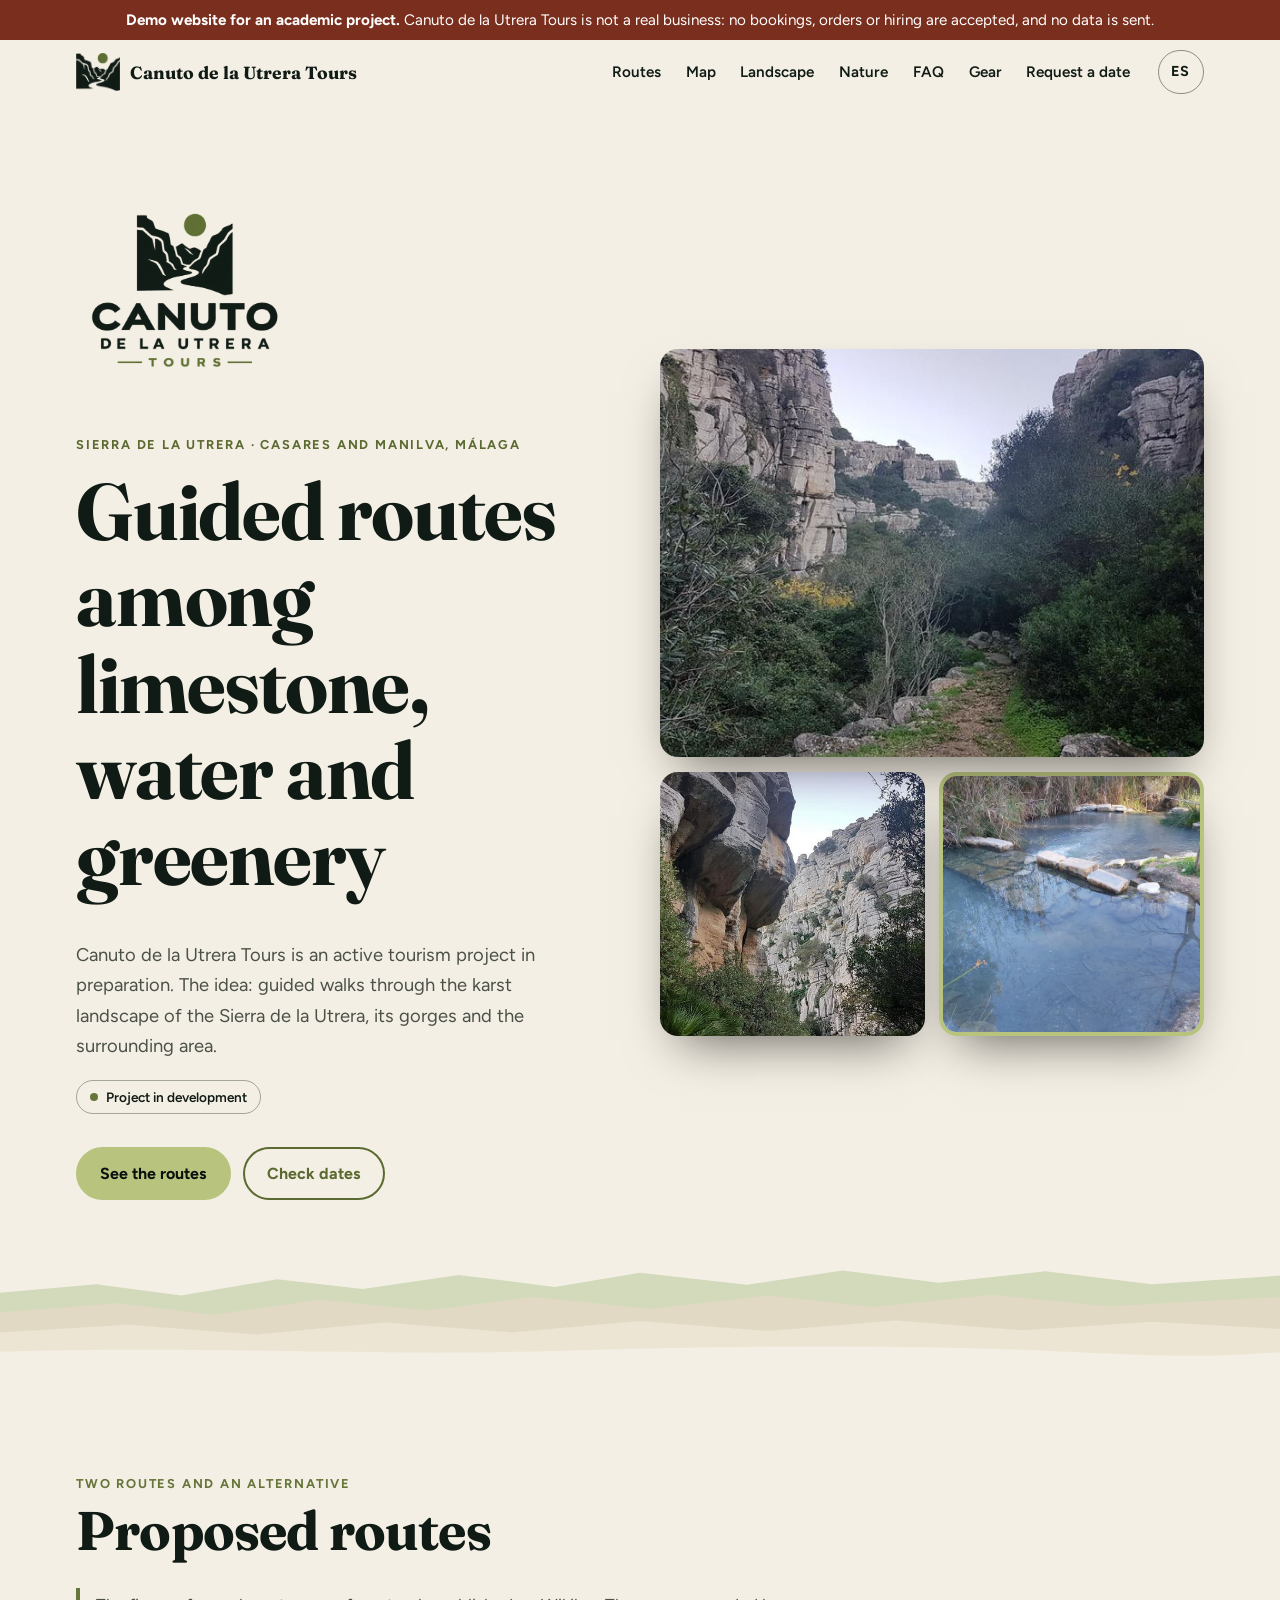
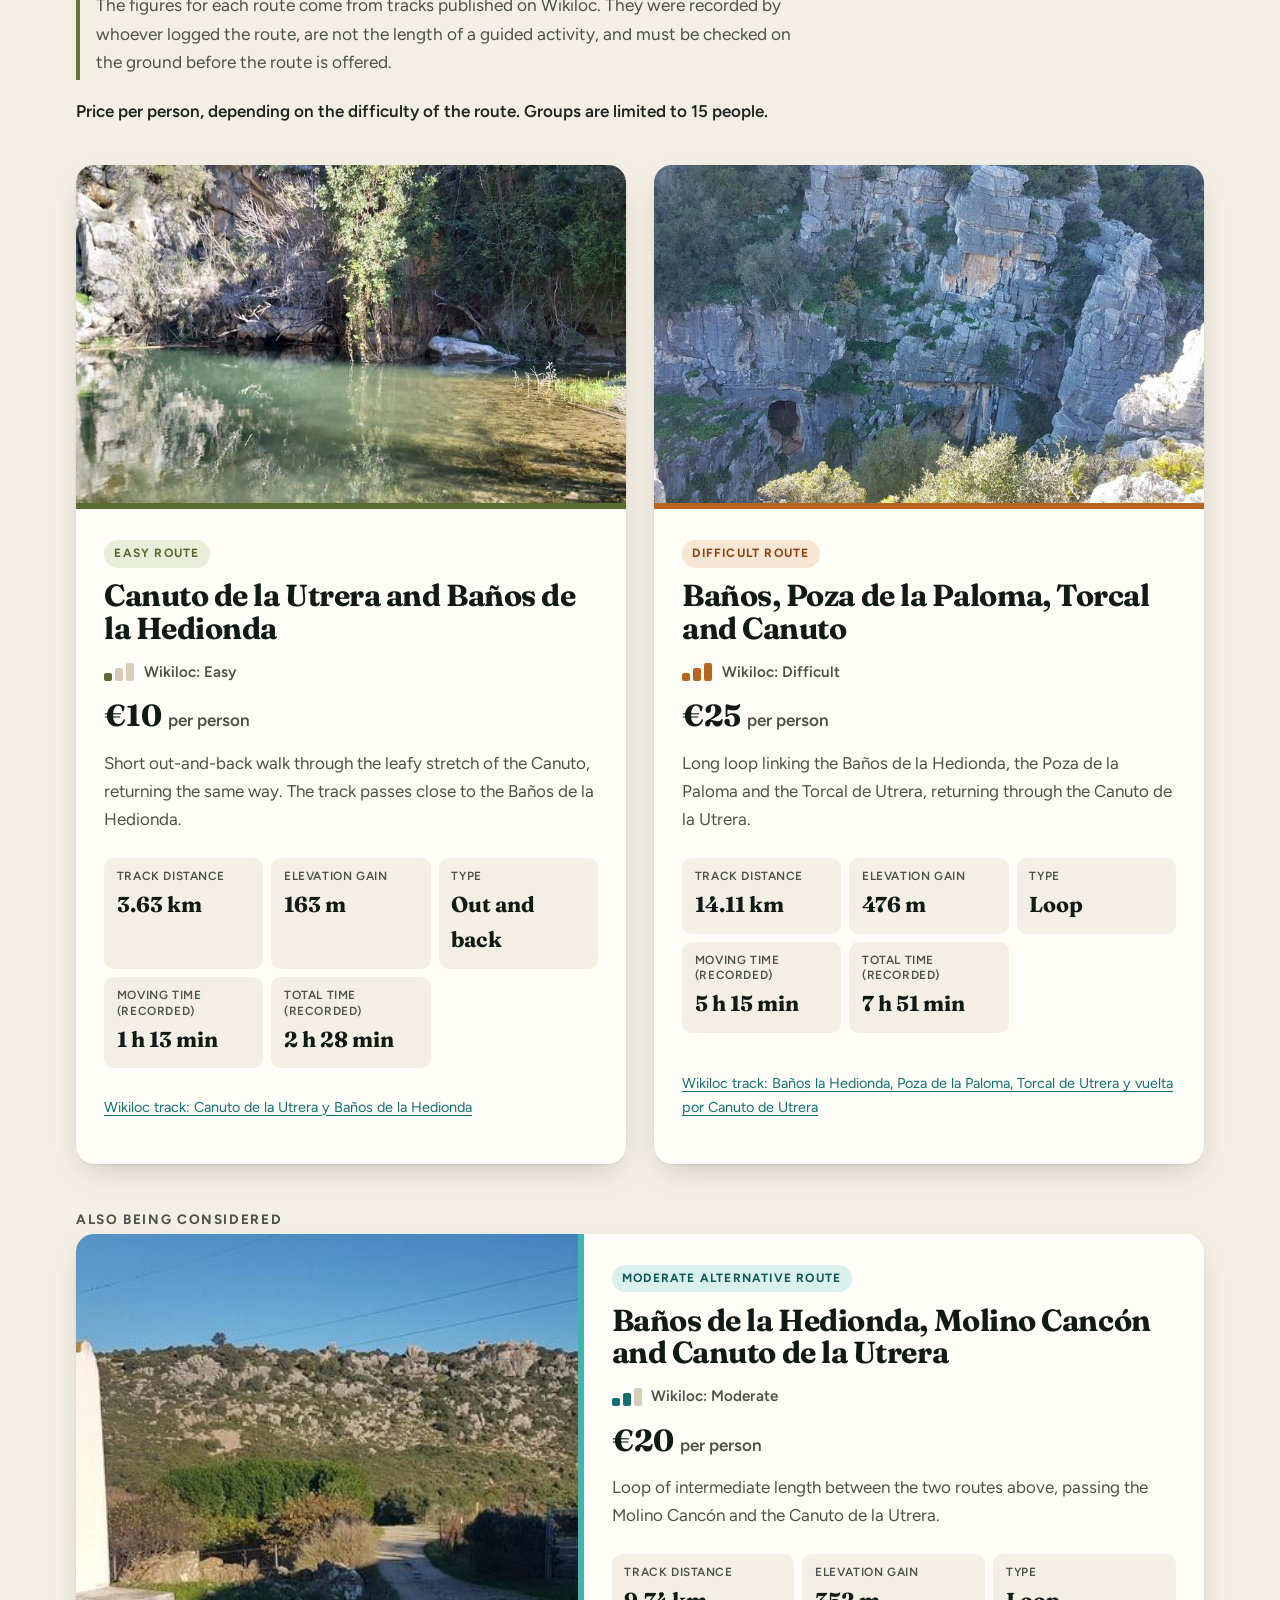
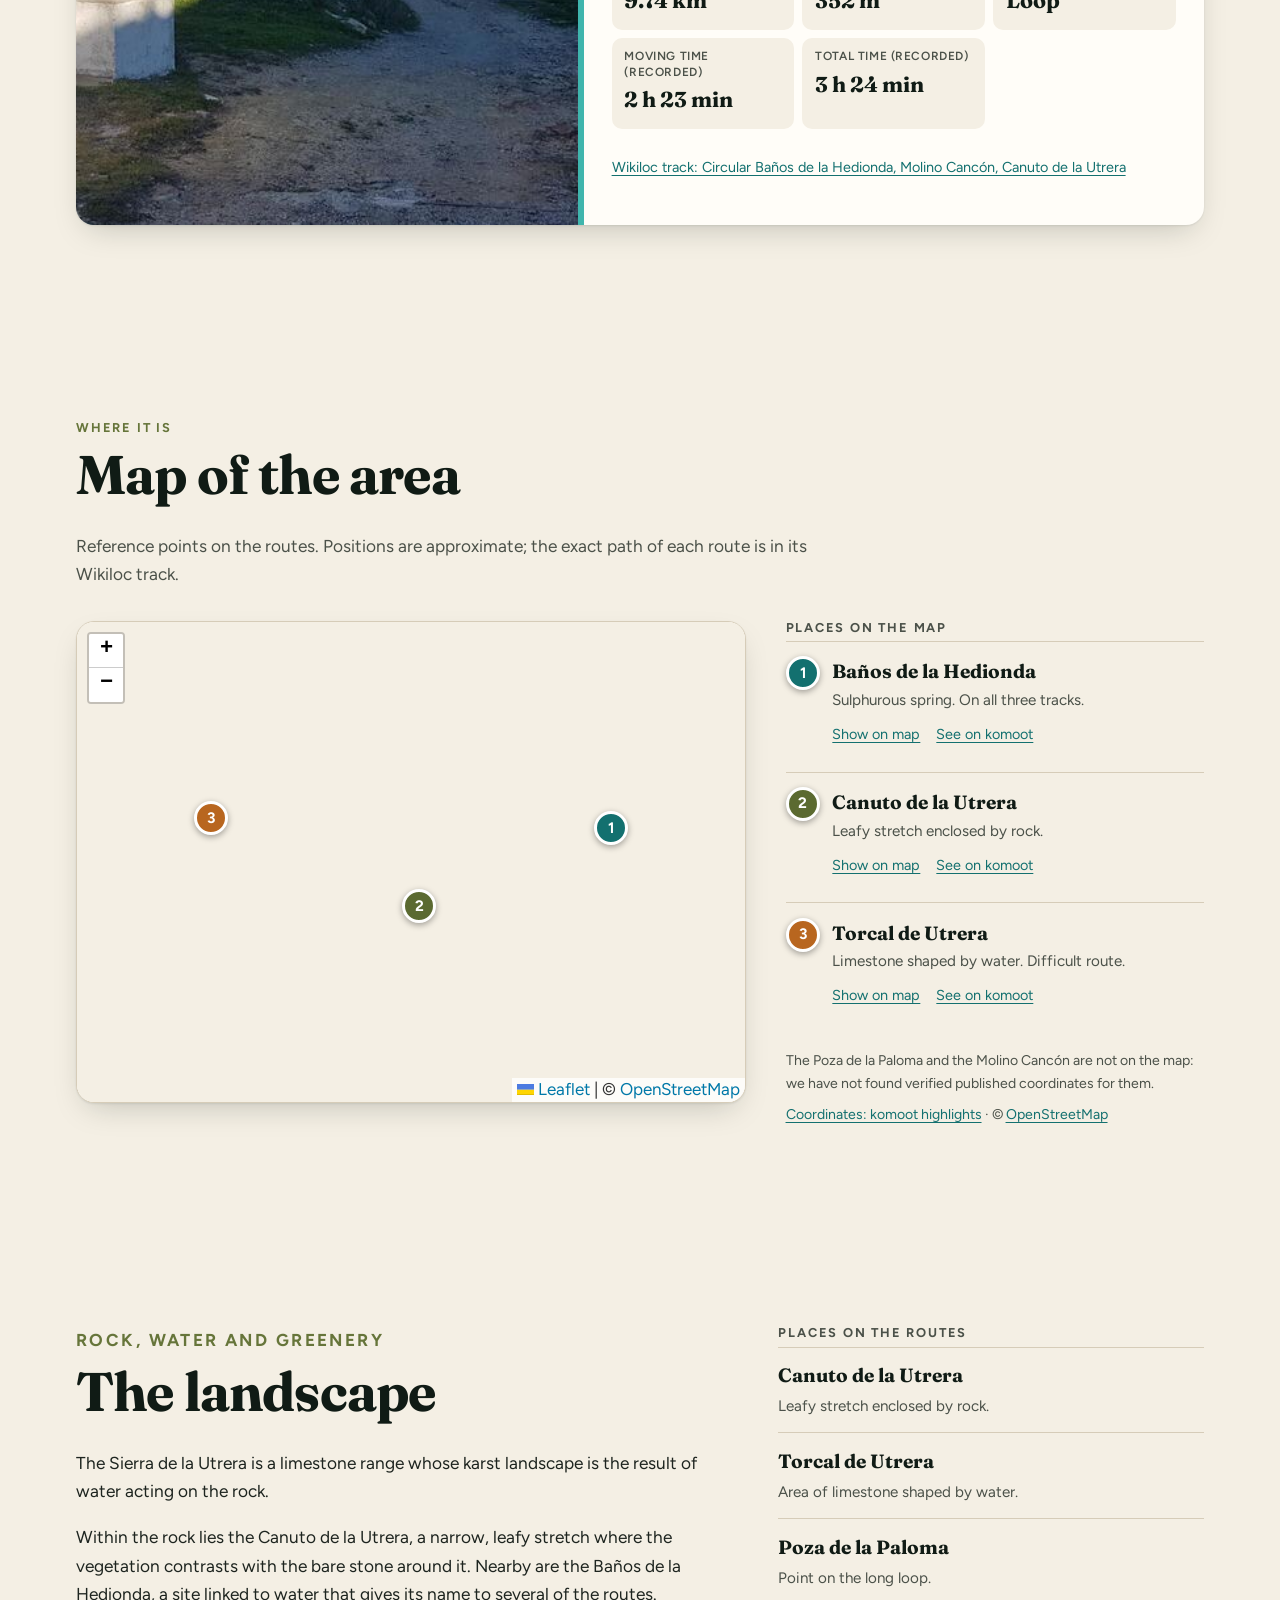
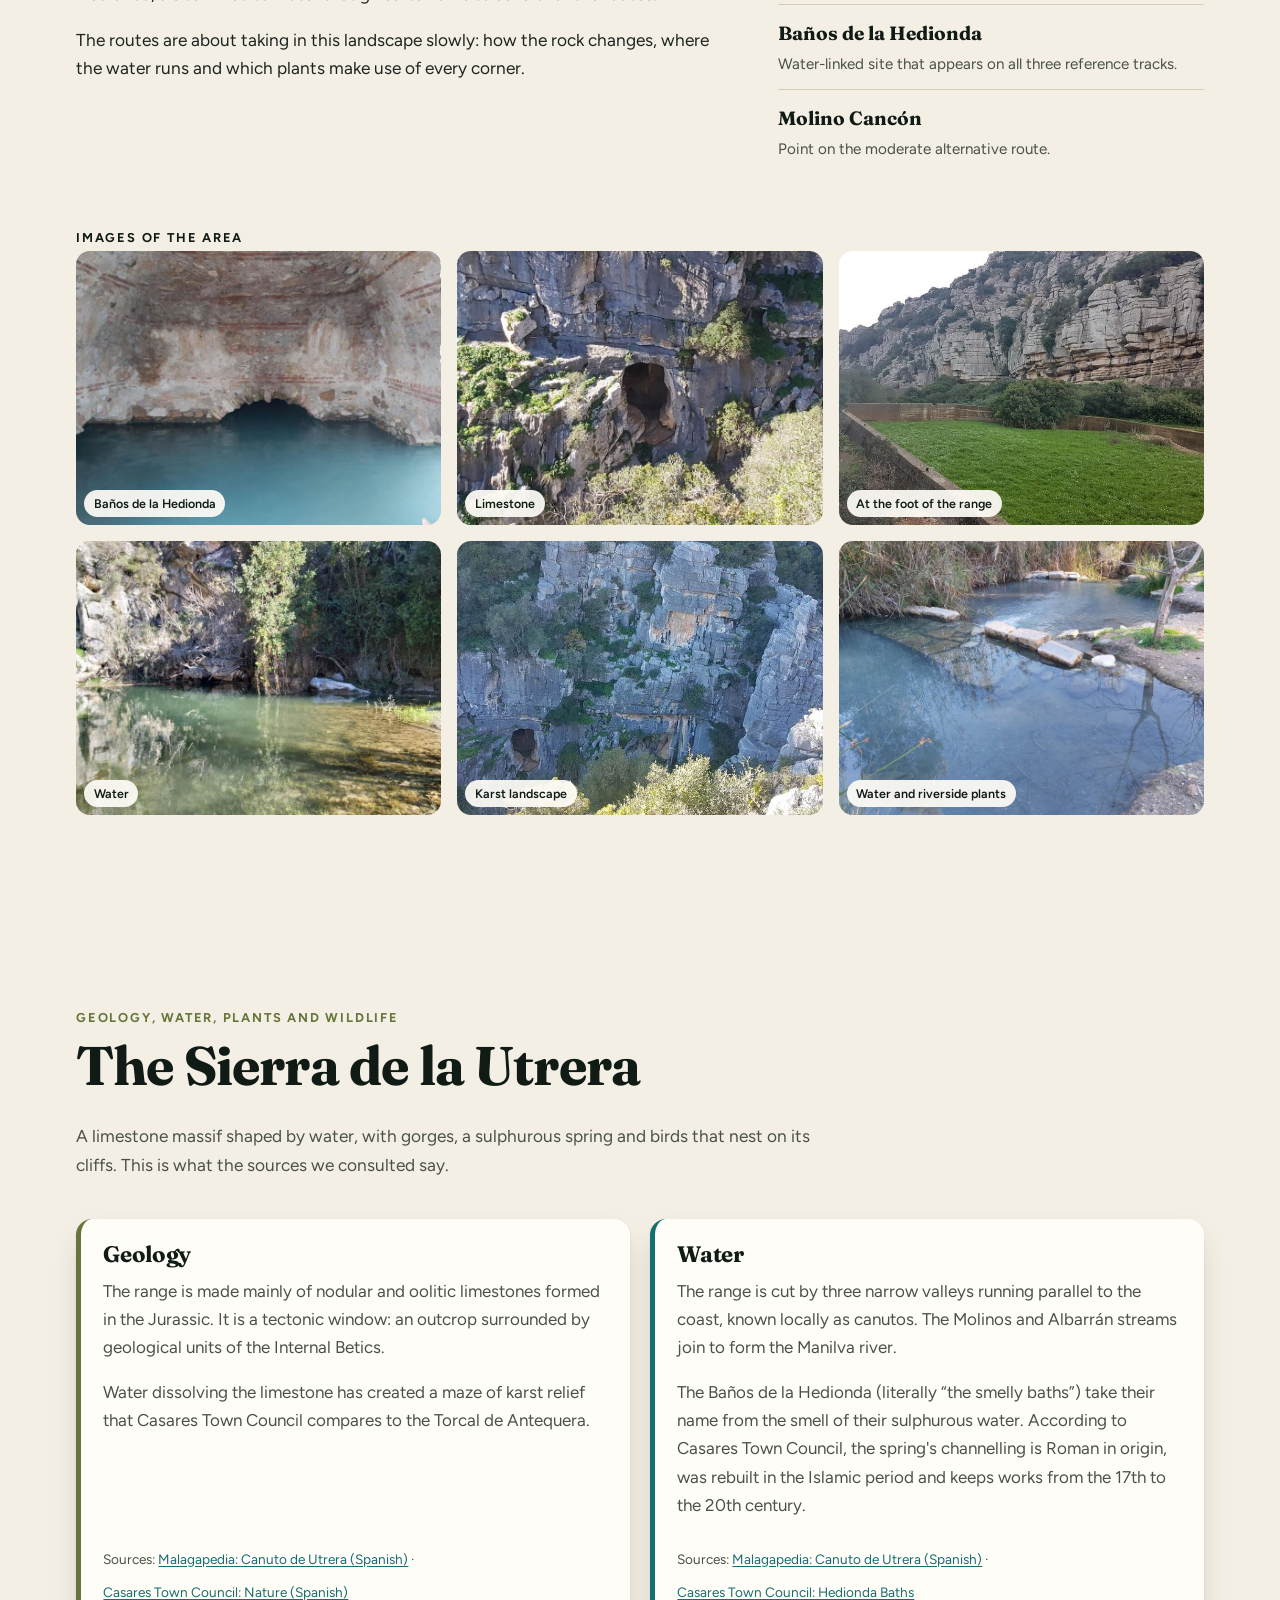
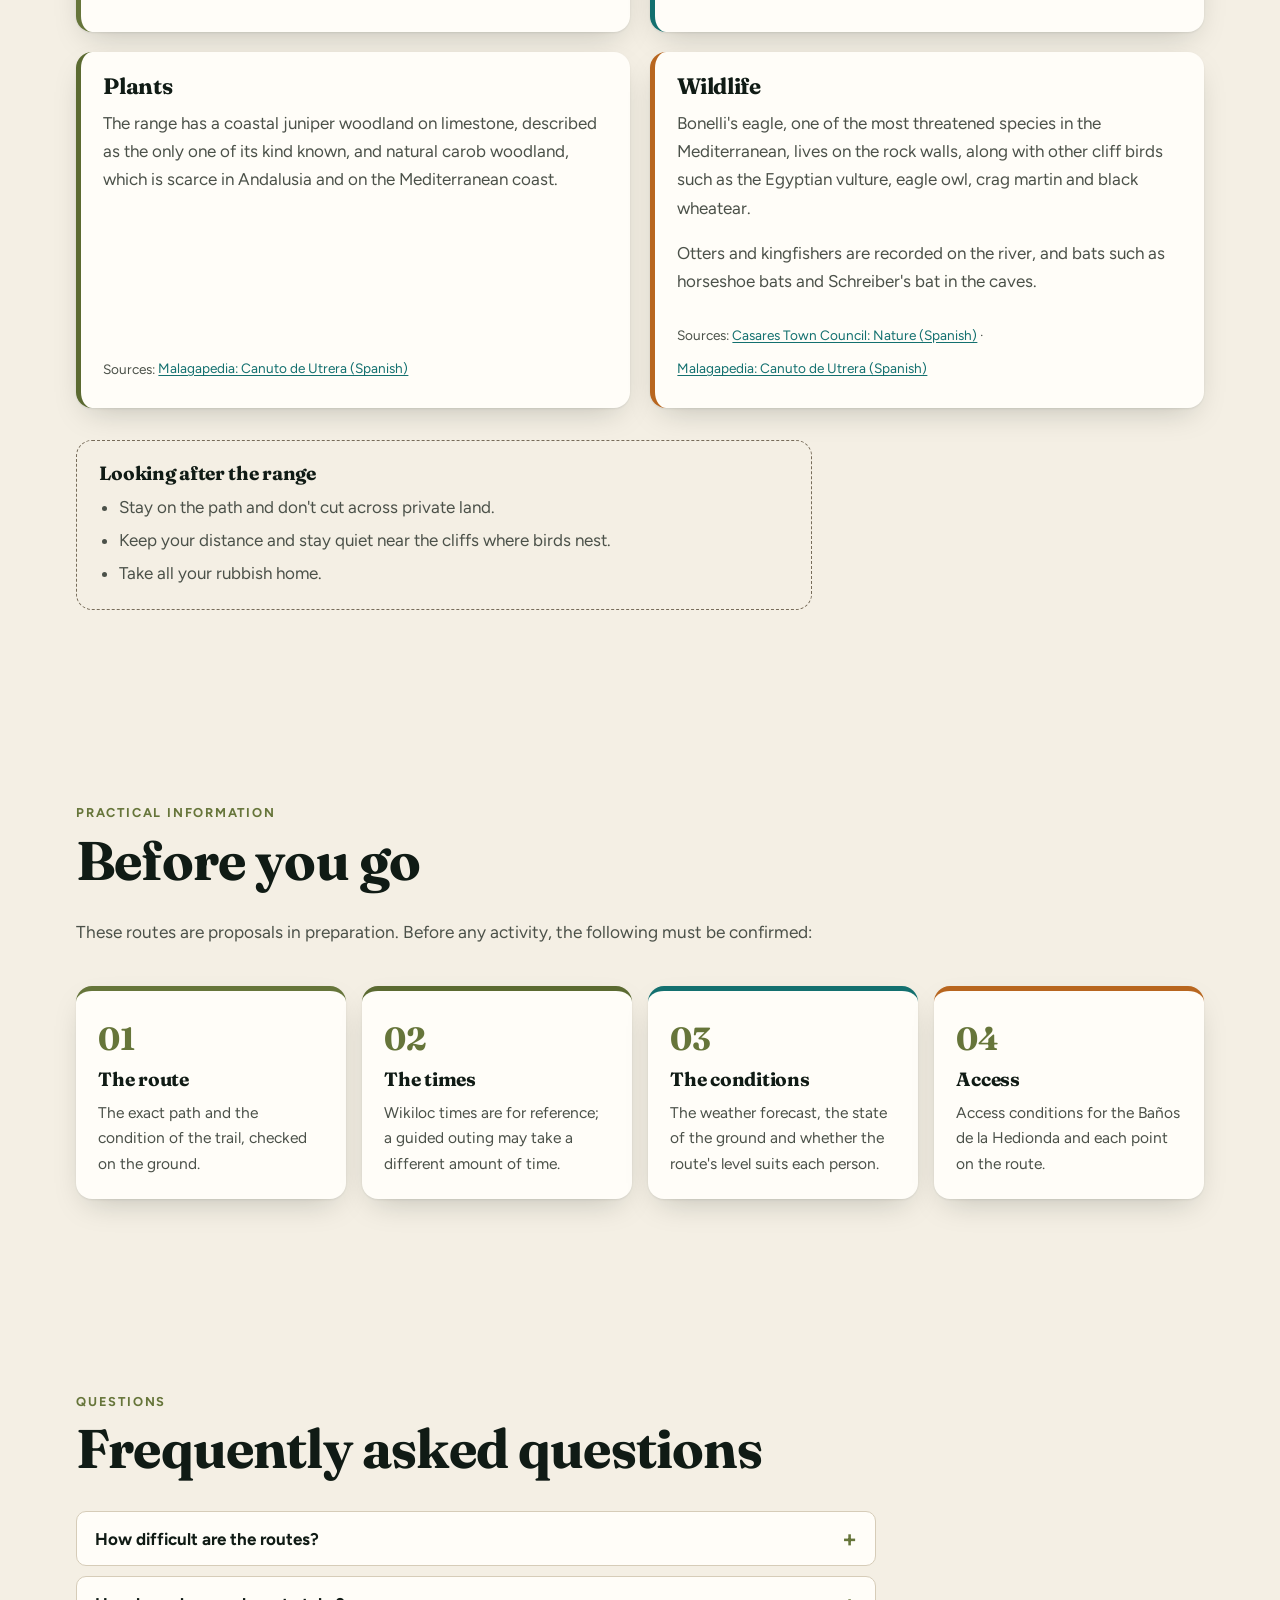
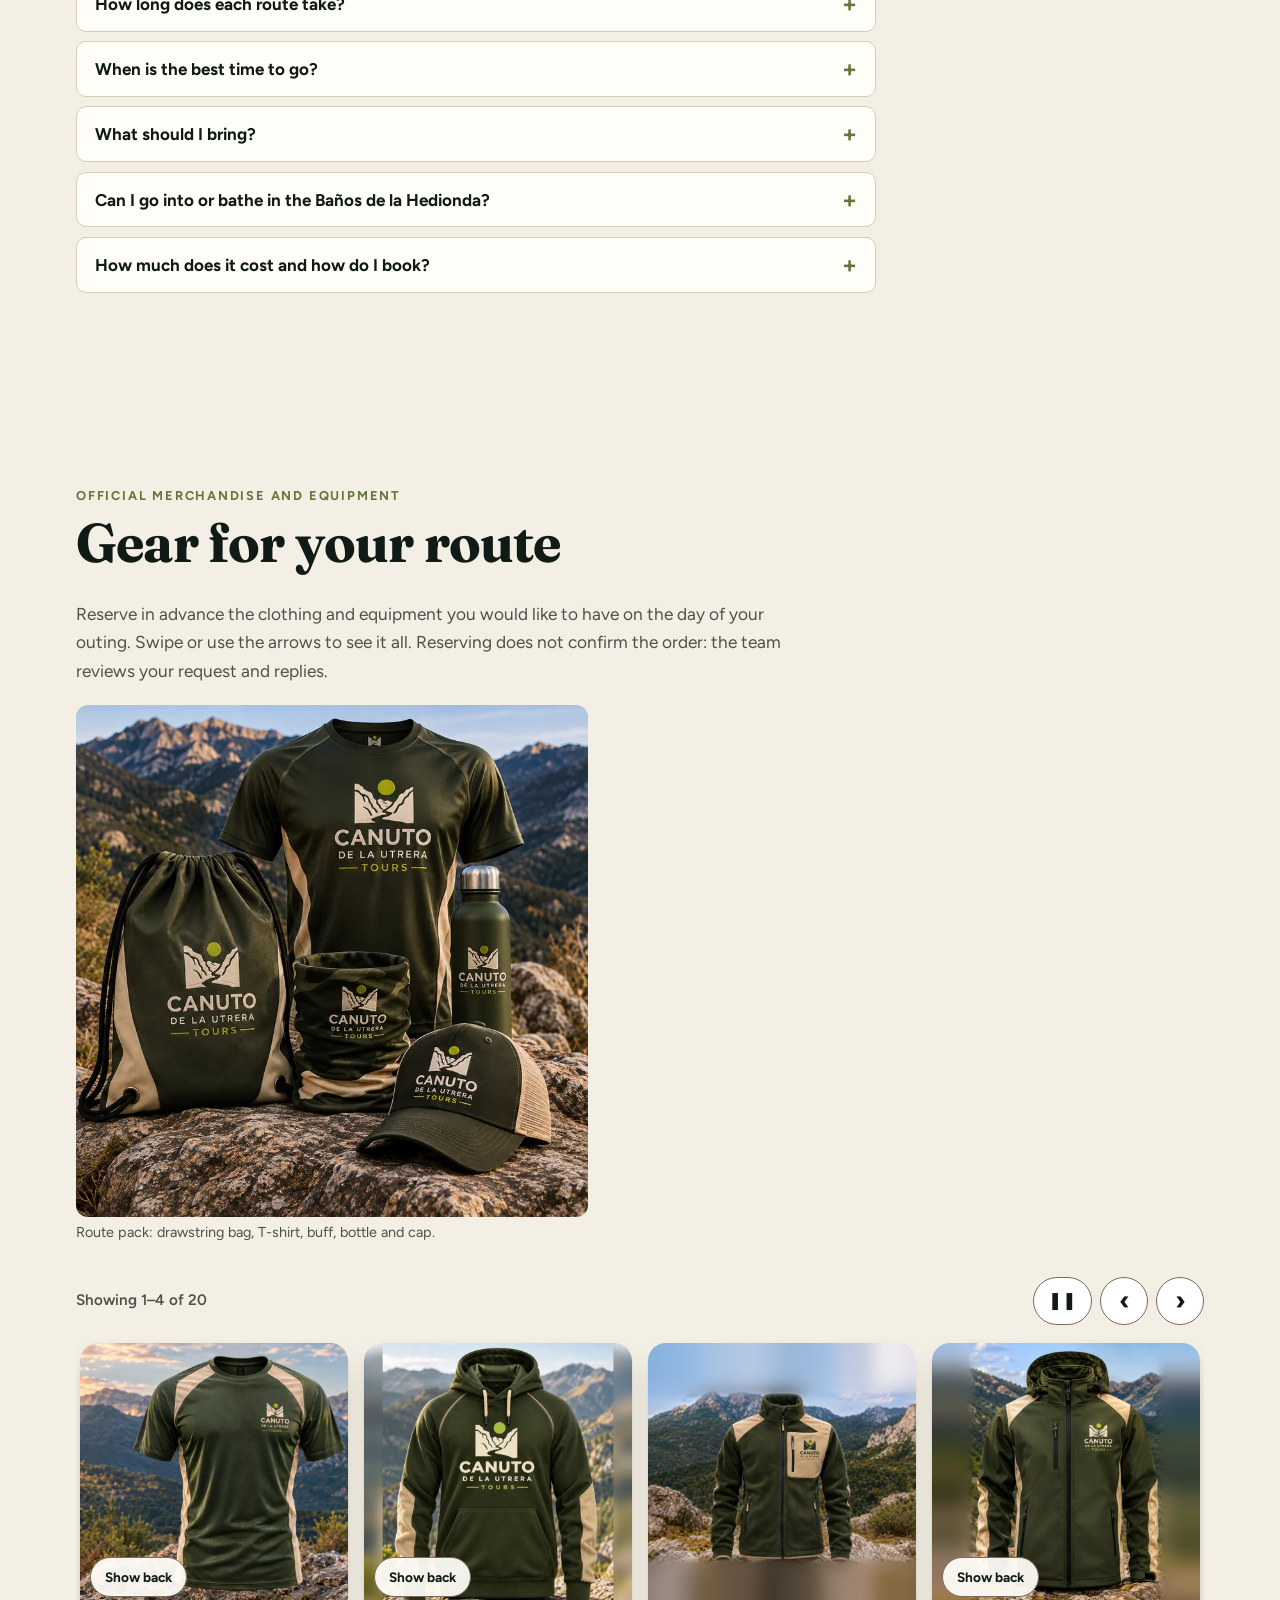
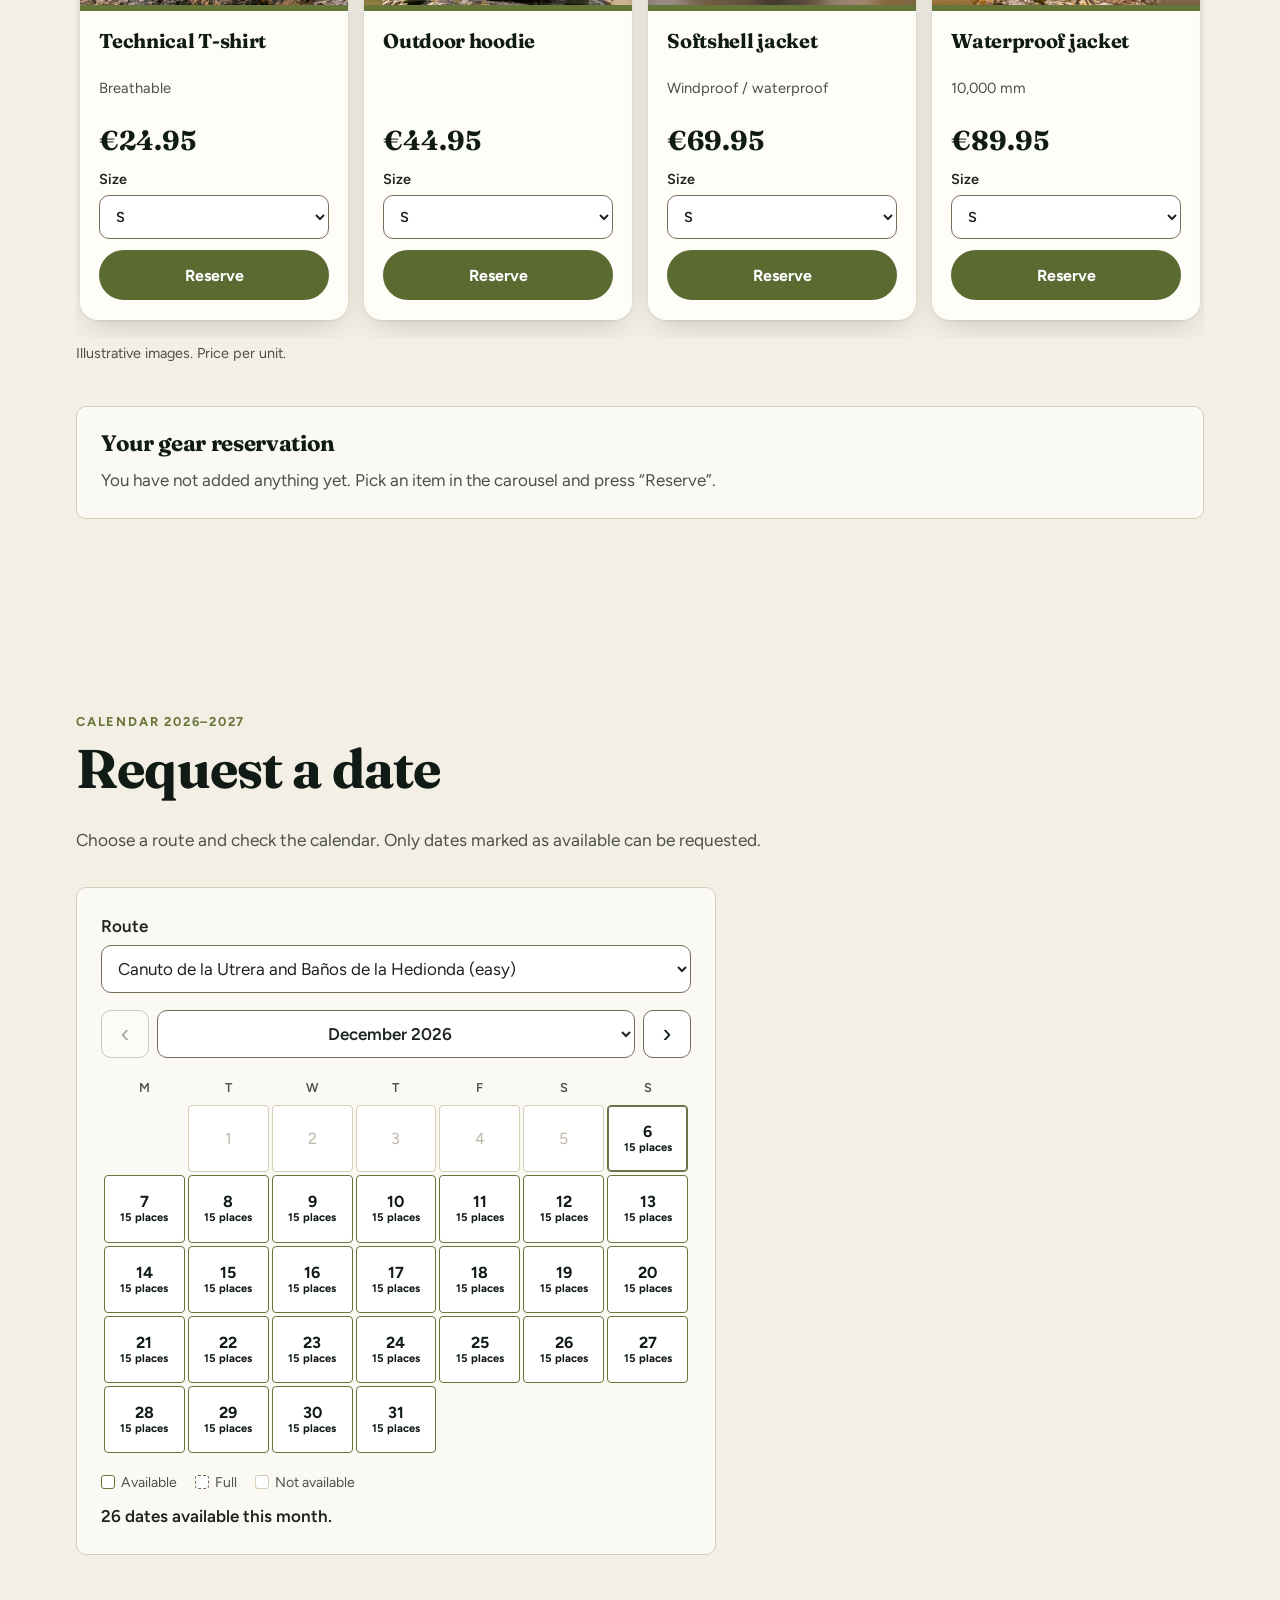
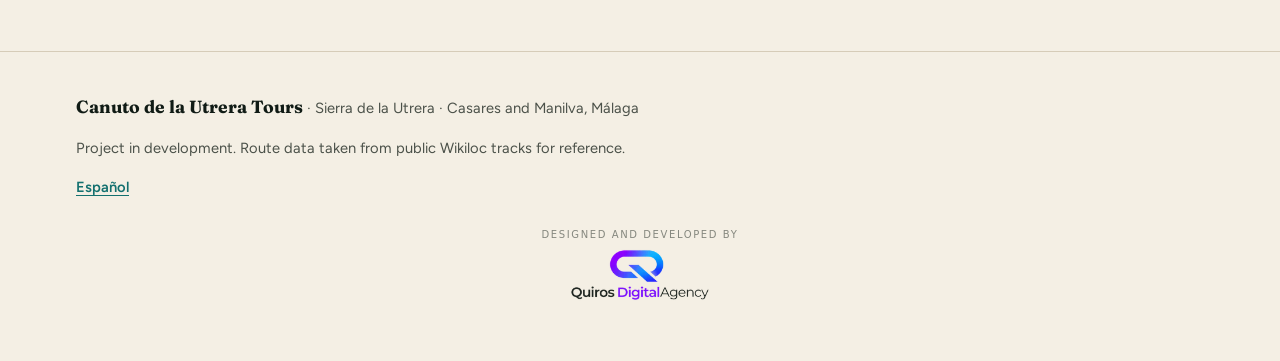
==== commit 8d8df609: "Aviso de web de demostración para proyecto académico, sin reservas reales Co-Authored-By: Claude Opu" ====
--- a/en.html
+++ b/en.html
@@ -4,6 +4,7 @@
   <meta charset="utf-8">
   <meta name="viewport" content="width=device-width, initial-scale=1">
   <title>Canuto de la Utrera Tours · Guided routes in the Sierra de la Utrera</title>
+  <meta name="robots" content="noindex">
   <meta name="description" content="Active tourism project offering guided routes through the natural and geological setting of the Sierra de la Utrera, between Casares and Manilva (Málaga, Spain).">
   <meta property="og:type" content="website">
   <meta property="og:locale" content="en_GB">
@@ -28,6 +29,8 @@
 <body>
   <a class="saltar" href="#contenido">Skip to content</a>
 
+  <div class="aviso-demo" role="note" style="background:#7a2e1d;color:#fff;text-align:center;padding:.6rem 1rem;font-size:.95rem;line-height:1.4"><strong>Demo website for an academic project.</strong> Canuto de la Utrera Tours is not a real business: no bookings, orders or hiring are accepted, and no data is sent.</div>
+  <div class="marco-demo" style="position:relative">
   <header class="cabecera">
     <div class="envoltura cabecera-in">
       <a class="marca" href="#inicio"><img src="img/marca.png" alt="" width="44" height="37"><span>Canuto de la Utrera Tours</span></a>
@@ -299,7 +302,7 @@
         <p class="kicker">Official merchandise and equipment</p>
         <h2 id="material-t">Gear for your route</h2>
         <p class="entradilla-sec">Reserve in advance the clothing and equipment you would like to have on the day of your outing. Swipe or use the arrows to see it all. Reserving does not confirm the order: the team reviews your request and replies.</p>
-        <figure class="material-pack" style="margin:1.25rem 0 1.5rem;max-width:32rem"><img src="img/material/pack.webp?v=11" srcset="img/material/pack-800.webp?v=11 800w, img/material/pack.webp?v=11 1000w" sizes="(min-width: 36rem) 32rem, 90vw" alt="Canuto de la Utrera Tours pack: drawstring bag, T-shirt, buff, bottle and cap with the logo" width="1000" height="1000" loading="lazy" decoding="async" style="display:block;width:100%;height:auto;border-radius:12px"><figcaption class="material-nota">Route pack: drawstring bag, T-shirt, buff, bottle and cap.</figcaption></figure>
+        <figure class="material-pack" style="margin:1.25rem 0 1.5rem;max-width:32rem"><img src="img/tienda/pack.webp?v=11" srcset="img/tienda/pack-800.webp?v=11 800w, img/tienda/pack.webp?v=11 1000w" sizes="(min-width: 36rem) 32rem, 90vw" alt="Canuto de la Utrera Tours pack: drawstring bag, T-shirt, buff, bottle and cap with the logo" width="1000" height="1000" loading="lazy" decoding="async" style="display:block;width:100%;height:auto;border-radius:12px"><figcaption class="material-nota">Route pack: drawstring bag, T-shirt, buff, bottle and cap.</figcaption></figure>
         <noscript><p class="aviso">To reserve gear you need to turn on JavaScript in your browser. These are the items and their prices.</p></noscript>
         <div class="carrusel" data-carrusel role="region" aria-roledescription="carousel" aria-label="Project gear">
           <div class="carrusel-barra">
@@ -312,26 +315,26 @@
             </div>
           </div>
           <ul class="carrusel-pista" id="car-pista" tabindex="0" aria-label="Gear items. Use the left and right arrow keys to move.">
-          <li class="prod" data-prod="camiseta" data-nombre="Technical T-shirt" data-precio="24.95"><figure class="prod-foto"><img data-color="" data-vista="frente" src="img/material/camiseta.webp?v=11" srcset="img/material/camiseta-800.webp?v=11 800w, img/material/camiseta.webp?v=11 1000w" sizes="(min-width: 36rem) 20rem, 90vw" alt="Technical T-shirt, front view" width="1000" height="1000" loading="lazy" decoding="async"><img data-color="" data-vista="espalda" src="img/material/camiseta-espalda.webp?v=11" srcset="img/material/camiseta-espalda-800.webp?v=11 800w, img/material/camiseta-espalda.webp?v=11 1000w" sizes="(min-width: 36rem) 20rem, 90vw" alt="Technical T-shirt, back view" width="1000" height="1000" loading="lazy" decoding="async" hidden><button type="button" class="prod-giro" data-espalda="Show back" data-frente="Show front" hidden>Show back<span class="sr-only"> Technical T-shirt</span></button></figure><div class="prod-cuerpo"><h3>Technical T-shirt</h3><p class="prod-nota">Breathable</p><p class="prod-precio">€24.95</p><div class="prod-accion"><div class="prod-opciones"><label>Size<select data-opcion="talla" data-etiqueta="Size"><option value="S">S</option><option value="M">M</option><option value="L">L</option><option value="XL">XL</option><option value="XXL">XXL</option></select></label></div><button type="button" class="boton prod-reservar" hidden>Reserve<span class="sr-only"> Technical T-shirt</span></button></div></div></li>
-          <li class="prod" data-prod="sudadera" data-nombre="Outdoor hoodie" data-precio="44.95"><figure class="prod-foto"><img data-color="" data-vista="frente" src="img/material/sudadera.webp?v=11" srcset="img/material/sudadera-800.webp?v=11 800w, img/material/sudadera.webp?v=11 1000w" sizes="(min-width: 36rem) 20rem, 90vw" alt="Outdoor hoodie, front view" width="1000" height="1000" loading="lazy" decoding="async"><img data-color="" data-vista="espalda" src="img/material/sudadera-espalda.webp?v=11" srcset="img/material/sudadera-espalda-800.webp?v=11 800w, img/material/sudadera-espalda.webp?v=11 1000w" sizes="(min-width: 36rem) 20rem, 90vw" alt="Outdoor hoodie, back view" width="1000" height="1000" loading="lazy" decoding="async" hidden><button type="button" class="prod-giro" data-espalda="Show back" data-frente="Show front" hidden>Show back<span class="sr-only"> Outdoor hoodie</span></button></figure><div class="prod-cuerpo"><h3>Outdoor hoodie</h3><p class="prod-nota"></p><p class="prod-precio">€44.95</p><div class="prod-accion"><div class="prod-opciones"><label>Size<select data-opcion="talla" data-etiqueta="Size"><option value="S">S</option><option value="M">M</option><option value="L">L</option><option value="XL">XL</option><option value="XXL">XXL</option></select></label></div><button type="button" class="boton prod-reservar" hidden>Reserve<span class="sr-only"> Outdoor hoodie</span></button></div></div></li>
-          <li class="prod" data-prod="softshell" data-nombre="Softshell jacket" data-precio="69.95"><figure class="prod-foto"><img data-color="" data-vista="frente" src="img/material/softshell.webp?v=11" srcset="img/material/softshell-800.webp?v=11 800w, img/material/softshell.webp?v=11 1000w" sizes="(min-width: 36rem) 20rem, 90vw" alt="Softshell jacket, front view" width="1000" height="1000" loading="lazy" decoding="async"></figure><div class="prod-cuerpo"><h3>Softshell jacket</h3><p class="prod-nota">Windproof / waterproof</p><p class="prod-precio">€69.95</p><div class="prod-accion"><div class="prod-opciones"><label>Size<select data-opcion="talla" data-etiqueta="Size"><option value="S">S</option><option value="M">M</option><option value="L">L</option><option value="XL">XL</option><option value="XXL">XXL</option></select></label></div><button type="button" class="boton prod-reservar" hidden>Reserve<span class="sr-only"> Softshell jacket</span></button></div></div></li>
-          <li class="prod" data-prod="impermeable" data-nombre="Waterproof jacket" data-precio="89.95"><figure class="prod-foto"><img data-color="" data-vista="frente" src="img/material/impermeable.webp?v=11" srcset="img/material/impermeable-800.webp?v=11 800w, img/material/impermeable.webp?v=11 1000w" sizes="(min-width: 36rem) 20rem, 90vw" alt="Waterproof jacket, front view" width="1000" height="1000" loading="lazy" decoding="async"><img data-color="" data-vista="espalda" src="img/material/impermeable-espalda.webp?v=11" srcset="img/material/impermeable-espalda-800.webp?v=11 800w, img/material/impermeable-espalda.webp?v=11 1000w" sizes="(min-width: 36rem) 20rem, 90vw" alt="Waterproof jacket, back view" width="1000" height="1000" loading="lazy" decoding="async" hidden><button type="button" class="prod-giro" data-espalda="Show back" data-frente="Show front" hidden>Show back<span class="sr-only"> Waterproof jacket</span></button></figure><div class="prod-cuerpo"><h3>Waterproof jacket</h3><p class="prod-nota">10,000 mm</p><p class="prod-precio">€89.95</p><div class="prod-accion"><div class="prod-opciones"><label>Size<select data-opcion="talla" data-etiqueta="Size"><option value="S">S</option><option value="M">M</option><option value="L">L</option><option value="XL">XL</option><option value="XXL">XXL</option></select></label></div><button type="button" class="boton prod-reservar" hidden>Reserve<span class="sr-only"> Waterproof jacket</span></button></div></div></li>
-          <li class="prod" data-prod="pantalon" data-nombre="Outdoor trousers" data-precio="54.95"><figure class="prod-foto"><img data-color="" data-vista="frente" src="img/material/pantalon.webp?v=11" srcset="img/material/pantalon-800.webp?v=11 800w, img/material/pantalon.webp?v=11 1000w" sizes="(min-width: 36rem) 20rem, 90vw" alt="Outdoor trousers, front view" width="1000" height="1000" loading="lazy" decoding="async"><img data-color="" data-vista="espalda" src="img/material/pantalon-espalda.webp?v=11" srcset="img/material/pantalon-espalda-800.webp?v=11 800w, img/material/pantalon-espalda.webp?v=11 1000w" sizes="(min-width: 36rem) 20rem, 90vw" alt="Outdoor trousers, back view" width="1000" height="1000" loading="lazy" decoding="async" hidden><button type="button" class="prod-giro" data-espalda="Show back" data-frente="Show front" hidden>Show back<span class="sr-only"> Outdoor trousers</span></button></figure><div class="prod-cuerpo"><h3>Outdoor trousers</h3><p class="prod-nota">Stretch / hard-wearing</p><p class="prod-precio">€54.95</p><div class="prod-accion"><div class="prod-opciones"><label>Size<select data-opcion="talla" data-etiqueta="Size"><option value="S">S</option><option value="M">M</option><option value="L">L</option><option value="XL">XL</option><option value="XXL">XXL</option></select></label></div><button type="button" class="boton prod-reservar" hidden>Reserve<span class="sr-only"> Outdoor trousers</span></button></div></div></li>
-          <li class="prod" data-prod="gorra" data-nombre="Trucker / outdoor cap" data-precio="16.95"><figure class="prod-foto"><img data-color="" data-vista="frente" src="img/material/gorra.webp?v=11" srcset="img/material/gorra-800.webp?v=11 800w, img/material/gorra.webp?v=11 1000w" sizes="(min-width: 36rem) 20rem, 90vw" alt="Trucker / outdoor cap, product photo with the logo" width="1000" height="1000" loading="lazy" decoding="async"></figure><div class="prod-cuerpo"><h3>Trucker / outdoor cap</h3><p class="prod-nota"></p><p class="prod-precio">€16.95</p><div class="prod-accion"><button type="button" class="boton prod-reservar" hidden>Reserve<span class="sr-only"> Trucker / outdoor cap</span></button></div></div></li>
-          <li class="prod" data-prod="buff" data-nombre="Multifunction buff" data-precio="12.95"><figure class="prod-foto"><img data-color="" data-vista="frente" src="img/material/buff.webp?v=11" srcset="img/material/buff-800.webp?v=11 800w, img/material/buff.webp?v=11 1000w" sizes="(min-width: 36rem) 20rem, 90vw" alt="Multifunction buff, product photo with the logo" width="1000" height="1000" loading="lazy" decoding="async"></figure><div class="prod-cuerpo"><h3>Multifunction buff</h3><p class="prod-nota">Thermal / breathable</p><p class="prod-precio">€12.95</p><div class="prod-accion"><button type="button" class="boton prod-reservar" hidden>Reserve<span class="sr-only"> Multifunction buff</span></button></div></div></li>
-          <li class="prod" data-prod="gorro" data-nombre="Thermal beanie" data-precio="14.95"><figure class="prod-foto"><img data-color="" data-vista="frente" src="img/material/gorro.webp?v=11" srcset="img/material/gorro-800.webp?v=11 800w, img/material/gorro.webp?v=11 1000w" sizes="(min-width: 36rem) 20rem, 90vw" alt="Thermal beanie, product photo with the logo" width="1000" height="1000" loading="lazy" decoding="async"></figure><div class="prod-cuerpo"><h3>Thermal beanie</h3><p class="prod-nota"></p><p class="prod-precio">€14.95</p><div class="prod-accion"><button type="button" class="boton prod-reservar" hidden>Reserve<span class="sr-only"> Thermal beanie</span></button></div></div></li>
-          <li class="prod" data-prod="gafas" data-nombre="Outdoor sunglasses" data-precio="29.95"><figure class="prod-foto"><img data-color="" data-vista="frente" src="img/material/gafas.webp?v=11" srcset="img/material/gafas-800.webp?v=11 800w, img/material/gafas.webp?v=11 1000w" sizes="(min-width: 36rem) 20rem, 90vw" alt="Outdoor sunglasses, product photo with the logo" width="1000" height="1000" loading="lazy" decoding="async"></figure><div class="prod-cuerpo"><h3>Outdoor sunglasses</h3><p class="prod-nota">UV400 / polarised</p><p class="prod-precio">€29.95</p><div class="prod-accion"><button type="button" class="boton prod-reservar" hidden>Reserve<span class="sr-only"> Outdoor sunglasses</span></button></div></div></li>
-          <li class="prod" data-prod="botella" data-nombre="Thermal bottle" data-precio="19.95"><figure class="prod-foto"><img data-color="" data-vista="frente" src="img/material/botella.webp?v=11" srcset="img/material/botella-800.webp?v=11 800w, img/material/botella.webp?v=11 1000w" sizes="(min-width: 36rem) 20rem, 90vw" alt="Thermal bottle, product photo with the logo" width="1000" height="1000" loading="lazy" decoding="async"></figure><div class="prod-cuerpo"><h3>Thermal bottle</h3><p class="prod-nota">750 ml</p><p class="prod-precio">€19.95</p><div class="prod-accion"><button type="button" class="boton prod-reservar" hidden>Reserve<span class="sr-only"> Thermal bottle</span></button></div></div></li>
-          <li class="prod" data-prod="taza" data-nombre="Outdoor mug" data-precio="11.95"><figure class="prod-foto"><img data-color="" data-vista="frente" src="img/material/taza.webp?v=11" srcset="img/material/taza-800.webp?v=11 800w, img/material/taza.webp?v=11 1000w" sizes="(min-width: 36rem) 20rem, 90vw" alt="Outdoor mug, product photo with the logo" width="1000" height="1000" loading="lazy" decoding="async"></figure><div class="prod-cuerpo"><h3>Outdoor mug</h3><p class="prod-nota">Metal</p><p class="prod-precio">€11.95</p><div class="prod-accion"><button type="button" class="boton prod-reservar" hidden>Reserve<span class="sr-only"> Outdoor mug</span></button></div></div></li>
-          <li class="prod" data-prod="llavero" data-nombre="Keyring" data-precio="5.95"><figure class="prod-foto"><img data-color="" data-vista="frente" src="img/material/llavero.webp?v=11" srcset="img/material/llavero-800.webp?v=11 800w, img/material/llavero.webp?v=11 1000w" sizes="(min-width: 36rem) 20rem, 90vw" alt="Keyring, product photo with the logo" width="1000" height="1000" loading="lazy" decoding="async"></figure><div class="prod-cuerpo"><h3>Keyring</h3><p class="prod-nota"></p><p class="prod-precio">€5.95</p><div class="prod-accion"><button type="button" class="boton prod-reservar" hidden>Reserve<span class="sr-only"> Keyring</span></button></div></div></li>
-          <li class="prod" data-prod="parche" data-nombre="Embroidered patch" data-precio="6.95"><figure class="prod-foto"><img data-color="" data-vista="frente" src="img/material/parche.webp?v=11" srcset="img/material/parche-800.webp?v=11 800w, img/material/parche.webp?v=11 1000w" sizes="(min-width: 36rem) 20rem, 90vw" alt="Embroidered patch, product photo with the logo" width="1000" height="1000" loading="lazy" decoding="async"></figure><div class="prod-cuerpo"><h3>Embroidered patch</h3><p class="prod-nota">Velcro</p><p class="prod-precio">€6.95</p><div class="prod-accion"><button type="button" class="boton prod-reservar" hidden>Reserve<span class="sr-only"> Embroidered patch</span></button></div></div></li>
-          <li class="prod" data-prod="mochila" data-nombre="Mountain backpack" data-precio="35.95"><figure class="prod-foto"><img data-color="" data-vista="frente" src="img/material/mochila.webp?v=11" srcset="img/material/mochila-800.webp?v=11 800w, img/material/mochila.webp?v=11 1000w" sizes="(min-width: 36rem) 20rem, 90vw" alt="Mountain backpack, product photo with the logo" width="1000" height="1000" loading="lazy" decoding="async"></figure><div class="prod-cuerpo"><h3>Mountain backpack</h3><p class="prod-nota"></p><p class="prod-precio">€35.95</p><div class="prod-accion"><div class="prod-opciones"><label>Capacity<select data-opcion="capacidad" data-etiqueta="Capacity"><option value="30 L" data-precio="35.95">30 L</option><option value="40 L" data-precio="44.99">40 L</option></select></label></div><button type="button" class="boton prod-reservar" hidden>Reserve<span class="sr-only"> Mountain backpack</span></button></div></div></li>
-          <li class="prod" data-prod="mochila-cuerdas" data-nombre="Drawstring backpack" data-precio="20.00"><figure class="prod-foto"><img data-color="" data-vista="frente" src="img/material/mochila-cuerdas.webp?v=11" srcset="img/material/mochila-cuerdas-800.webp?v=11 800w, img/material/mochila-cuerdas.webp?v=11 1000w" sizes="(min-width: 36rem) 20rem, 90vw" alt="Drawstring backpack, product photo with the logo" width="1000" height="1000" loading="lazy" decoding="async"></figure><div class="prod-cuerpo"><h3>Drawstring backpack</h3><p class="prod-nota"></p><p class="prod-precio">€20.00</p><div class="prod-accion"><button type="button" class="boton prod-reservar" hidden>Reserve<span class="sr-only"> Drawstring backpack</span></button></div></div></li>
-          <li class="prod" data-prod="bolsa" data-nombre="Dry bag" data-precio="19.99"><figure class="prod-foto"><img data-color="" data-vista="frente" src="img/material/bolsa.webp?v=11" srcset="img/material/bolsa-800.webp?v=11 800w, img/material/bolsa.webp?v=11 1000w" sizes="(min-width: 36rem) 20rem, 90vw" alt="Dry bag, product photo with the logo" width="1000" height="1000" loading="lazy" decoding="async"></figure><div class="prod-cuerpo"><h3>Dry bag</h3><p class="prod-nota">10 L</p><p class="prod-precio">€19.99</p><div class="prod-accion"><button type="button" class="boton prod-reservar" hidden>Reserve<span class="sr-only"> Dry bag</span></button></div></div></li>
-          <li class="prod" data-prod="bastones" data-nombre="Trekking poles" data-precio="34.95"><figure class="prod-foto"><img data-color="" data-vista="frente" src="img/material/bastones.webp?v=11" srcset="img/material/bastones-800.webp?v=11 800w, img/material/bastones.webp?v=11 1000w" sizes="(min-width: 36rem) 20rem, 90vw" alt="Trekking poles, product photo with the logo" width="1000" height="1000" loading="lazy" decoding="async"></figure><div class="prod-cuerpo"><h3>Trekking poles</h3><p class="prod-nota">Adjustable</p><p class="prod-precio">€34.95</p><div class="prod-accion"><button type="button" class="boton prod-reservar" hidden>Reserve<span class="sr-only"> Trekking poles</span></button></div></div></li>
-          <li class="prod" data-prod="frontal" data-nombre="LED headlamp" data-precio="29.95"><figure class="prod-foto"><img data-color="" data-vista="frente" src="img/material/frontal.webp?v=11" srcset="img/material/frontal-800.webp?v=11 800w, img/material/frontal.webp?v=11 1000w" sizes="(min-width: 36rem) 20rem, 90vw" alt="LED headlamp, product photo with the logo" width="1000" height="1000" loading="lazy" decoding="async"></figure><div class="prod-cuerpo"><h3>LED headlamp</h3><p class="prod-nota">Rechargeable / 1,000 lm</p><p class="prod-precio">€29.95</p><div class="prod-accion"><button type="button" class="boton prod-reservar" hidden>Reserve<span class="sr-only"> LED headlamp</span></button></div></div></li>
-          <li class="prod" data-prod="botiquin" data-nombre="Basic first-aid kit" data-precio="19.95"><figure class="prod-foto"><img data-color="" data-vista="frente" src="img/material/botiquin.webp?v=11" srcset="img/material/botiquin-800.webp?v=11 800w, img/material/botiquin.webp?v=11 1000w" sizes="(min-width: 36rem) 20rem, 90vw" alt="Basic first-aid kit, product photo with the logo" width="1000" height="1000" loading="lazy" decoding="async"></figure><div class="prod-cuerpo"><h3>Basic first-aid kit</h3><p class="prod-nota"></p><p class="prod-precio">€19.95</p><div class="prod-accion"><button type="button" class="boton prod-reservar" hidden>Reserve<span class="sr-only"> Basic first-aid kit</span></button></div></div></li>
-          <li class="prod" data-prod="toalla" data-nombre="Microfibre towel" data-precio="14.95"><figure class="prod-foto"><img data-color="" data-vista="frente" src="img/material/toalla.webp?v=11" srcset="img/material/toalla-800.webp?v=11 800w, img/material/toalla.webp?v=11 1000w" sizes="(min-width: 36rem) 20rem, 90vw" alt="Microfibre towel, product photo with the logo" width="1000" height="1000" loading="lazy" decoding="async"></figure><div class="prod-cuerpo"><h3>Microfibre towel</h3><p class="prod-nota">Lightweight / quick-drying</p><p class="prod-precio">€14.95</p><div class="prod-accion"><button type="button" class="boton prod-reservar" hidden>Reserve<span class="sr-only"> Microfibre towel</span></button></div></div></li>
+          <li class="prod" data-prod="camiseta" data-nombre="Technical T-shirt" data-precio="24.95"><figure class="prod-foto"><img data-color="" data-vista="frente" src="img/tienda/camiseta.webp?v=11" srcset="img/tienda/camiseta-800.webp?v=11 800w, img/tienda/camiseta.webp?v=11 1000w" sizes="(min-width: 36rem) 20rem, 90vw" alt="Technical T-shirt, front view" width="1000" height="1000" loading="lazy" decoding="async"><img data-color="" data-vista="espalda" src="img/tienda/camiseta-espalda.webp?v=11" srcset="img/tienda/camiseta-espalda-800.webp?v=11 800w, img/tienda/camiseta-espalda.webp?v=11 1000w" sizes="(min-width: 36rem) 20rem, 90vw" alt="Technical T-shirt, back view" width="1000" height="1000" loading="lazy" decoding="async" hidden><button type="button" class="prod-giro" data-espalda="Show back" data-frente="Show front" hidden>Show back<span class="sr-only"> Technical T-shirt</span></button></figure><div class="prod-cuerpo"><h3>Technical T-shirt</h3><p class="prod-nota">Breathable</p><p class="prod-precio">€24.95</p><div class="prod-accion"><div class="prod-opciones"><label>Size<select data-opcion="talla" data-etiqueta="Size"><option value="S">S</option><option value="M">M</option><option value="L">L</option><option value="XL">XL</option><option value="XXL">XXL</option></select></label></div><button type="button" class="boton prod-reservar" hidden>Reserve<span class="sr-only"> Technical T-shirt</span></button></div></div></li>
+          <li class="prod" data-prod="sudadera" data-nombre="Outdoor hoodie" data-precio="44.95"><figure class="prod-foto"><img data-color="" data-vista="frente" src="img/tienda/sudadera.webp?v=11" srcset="img/tienda/sudadera-800.webp?v=11 800w, img/tienda/sudadera.webp?v=11 1000w" sizes="(min-width: 36rem) 20rem, 90vw" alt="Outdoor hoodie, front view" width="1000" height="1000" loading="lazy" decoding="async"><img data-color="" data-vista="espalda" src="img/tienda/sudadera-espalda.webp?v=11" srcset="img/tienda/sudadera-espalda-800.webp?v=11 800w, img/tienda/sudadera-espalda.webp?v=11 1000w" sizes="(min-width: 36rem) 20rem, 90vw" alt="Outdoor hoodie, back view" width="1000" height="1000" loading="lazy" decoding="async" hidden><button type="button" class="prod-giro" data-espalda="Show back" data-frente="Show front" hidden>Show back<span class="sr-only"> Outdoor hoodie</span></button></figure><div class="prod-cuerpo"><h3>Outdoor hoodie</h3><p class="prod-nota"></p><p class="prod-precio">€44.95</p><div class="prod-accion"><div class="prod-opciones"><label>Size<select data-opcion="talla" data-etiqueta="Size"><option value="S">S</option><option value="M">M</option><option value="L">L</option><option value="XL">XL</option><option value="XXL">XXL</option></select></label></div><button type="button" class="boton prod-reservar" hidden>Reserve<span class="sr-only"> Outdoor hoodie</span></button></div></div></li>
+          <li class="prod" data-prod="softshell" data-nombre="Softshell jacket" data-precio="69.95"><figure class="prod-foto"><img data-color="" data-vista="frente" src="img/tienda/softshell.webp?v=11" srcset="img/tienda/softshell-800.webp?v=11 800w, img/tienda/softshell.webp?v=11 1000w" sizes="(min-width: 36rem) 20rem, 90vw" alt="Softshell jacket, front view" width="1000" height="1000" loading="lazy" decoding="async"></figure><div class="prod-cuerpo"><h3>Softshell jacket</h3><p class="prod-nota">Windproof / waterproof</p><p class="prod-precio">€69.95</p><div class="prod-accion"><div class="prod-opciones"><label>Size<select data-opcion="talla" data-etiqueta="Size"><option value="S">S</option><option value="M">M</option><option value="L">L</option><option value="XL">XL</option><option value="XXL">XXL</option></select></label></div><button type="button" class="boton prod-reservar" hidden>Reserve<span class="sr-only"> Softshell jacket</span></button></div></div></li>
+          <li class="prod" data-prod="impermeable" data-nombre="Waterproof jacket" data-precio="89.95"><figure class="prod-foto"><img data-color="" data-vista="frente" src="img/tienda/impermeable.webp?v=11" srcset="img/tienda/impermeable-800.webp?v=11 800w, img/tienda/impermeable.webp?v=11 1000w" sizes="(min-width: 36rem) 20rem, 90vw" alt="Waterproof jacket, front view" width="1000" height="1000" loading="lazy" decoding="async"><img data-color="" data-vista="espalda" src="img/tienda/impermeable-espalda.webp?v=11" srcset="img/tienda/impermeable-espalda-800.webp?v=11 800w, img/tienda/impermeable-espalda.webp?v=11 1000w" sizes="(min-width: 36rem) 20rem, 90vw" alt="Waterproof jacket, back view" width="1000" height="1000" loading="lazy" decoding="async" hidden><button type="button" class="prod-giro" data-espalda="Show back" data-frente="Show front" hidden>Show back<span class="sr-only"> Waterproof jacket</span></button></figure><div class="prod-cuerpo"><h3>Waterproof jacket</h3><p class="prod-nota">10,000 mm</p><p class="prod-precio">€89.95</p><div class="prod-accion"><div class="prod-opciones"><label>Size<select data-opcion="talla" data-etiqueta="Size"><option value="S">S</option><option value="M">M</option><option value="L">L</option><option value="XL">XL</option><option value="XXL">XXL</option></select></label></div><button type="button" class="boton prod-reservar" hidden>Reserve<span class="sr-only"> Waterproof jacket</span></button></div></div></li>
+          <li class="prod" data-prod="pantalon" data-nombre="Outdoor trousers" data-precio="54.95"><figure class="prod-foto"><img data-color="" data-vista="frente" src="img/tienda/pantalon.webp?v=11" srcset="img/tienda/pantalon-800.webp?v=11 800w, img/tienda/pantalon.webp?v=11 1000w" sizes="(min-width: 36rem) 20rem, 90vw" alt="Outdoor trousers, front view" width="1000" height="1000" loading="lazy" decoding="async"><img data-color="" data-vista="espalda" src="img/tienda/pantalon-espalda.webp?v=11" srcset="img/tienda/pantalon-espalda-800.webp?v=11 800w, img/tienda/pantalon-espalda.webp?v=11 1000w" sizes="(min-width: 36rem) 20rem, 90vw" alt="Outdoor trousers, back view" width="1000" height="1000" loading="lazy" decoding="async" hidden><button type="button" class="prod-giro" data-espalda="Show back" data-frente="Show front" hidden>Show back<span class="sr-only"> Outdoor trousers</span></button></figure><div class="prod-cuerpo"><h3>Outdoor trousers</h3><p class="prod-nota">Stretch / hard-wearing</p><p class="prod-precio">€54.95</p><div class="prod-accion"><div class="prod-opciones"><label>Size<select data-opcion="talla" data-etiqueta="Size"><option value="S">S</option><option value="M">M</option><option value="L">L</option><option value="XL">XL</option><option value="XXL">XXL</option></select></label></div><button type="button" class="boton prod-reservar" hidden>Reserve<span class="sr-only"> Outdoor trousers</span></button></div></div></li>
+          <li class="prod" data-prod="gorra" data-nombre="Trucker / outdoor cap" data-precio="16.95"><figure class="prod-foto"><img data-color="" data-vista="frente" src="img/tienda/gorra.webp?v=11" srcset="img/tienda/gorra-800.webp?v=11 800w, img/tienda/gorra.webp?v=11 1000w" sizes="(min-width: 36rem) 20rem, 90vw" alt="Trucker / outdoor cap, product photo with the logo" width="1000" height="1000" loading="lazy" decoding="async"></figure><div class="prod-cuerpo"><h3>Trucker / outdoor cap</h3><p class="prod-nota"></p><p class="prod-precio">€16.95</p><div class="prod-accion"><button type="button" class="boton prod-reservar" hidden>Reserve<span class="sr-only"> Trucker / outdoor cap</span></button></div></div></li>
+          <li class="prod" data-prod="buff" data-nombre="Multifunction buff" data-precio="12.95"><figure class="prod-foto"><img data-color="" data-vista="frente" src="img/tienda/buff.webp?v=11" srcset="img/tienda/buff-800.webp?v=11 800w, img/tienda/buff.webp?v=11 1000w" sizes="(min-width: 36rem) 20rem, 90vw" alt="Multifunction buff, product photo with the logo" width="1000" height="1000" loading="lazy" decoding="async"></figure><div class="prod-cuerpo"><h3>Multifunction buff</h3><p class="prod-nota">Thermal / breathable</p><p class="prod-precio">€12.95</p><div class="prod-accion"><button type="button" class="boton prod-reservar" hidden>Reserve<span class="sr-only"> Multifunction buff</span></button></div></div></li>
+          <li class="prod" data-prod="gorro" data-nombre="Thermal beanie" data-precio="14.95"><figure class="prod-foto"><img data-color="" data-vista="frente" src="img/tienda/gorro.webp?v=11" srcset="img/tienda/gorro-800.webp?v=11 800w, img/tienda/gorro.webp?v=11 1000w" sizes="(min-width: 36rem) 20rem, 90vw" alt="Thermal beanie, product photo with the logo" width="1000" height="1000" loading="lazy" decoding="async"></figure><div class="prod-cuerpo"><h3>Thermal beanie</h3><p class="prod-nota"></p><p class="prod-precio">€14.95</p><div class="prod-accion"><button type="button" class="boton prod-reservar" hidden>Reserve<span class="sr-only"> Thermal beanie</span></button></div></div></li>
+          <li class="prod" data-prod="gafas" data-nombre="Outdoor sunglasses" data-precio="29.95"><figure class="prod-foto"><img data-color="" data-vista="frente" src="img/tienda/gafas.webp?v=11" srcset="img/tienda/gafas-800.webp?v=11 800w, img/tienda/gafas.webp?v=11 1000w" sizes="(min-width: 36rem) 20rem, 90vw" alt="Outdoor sunglasses, product photo with the logo" width="1000" height="1000" loading="lazy" decoding="async"></figure><div class="prod-cuerpo"><h3>Outdoor sunglasses</h3><p class="prod-nota">UV400 / polarised</p><p class="prod-precio">€29.95</p><div class="prod-accion"><button type="button" class="boton prod-reservar" hidden>Reserve<span class="sr-only"> Outdoor sunglasses</span></button></div></div></li>
+          <li class="prod" data-prod="botella" data-nombre="Thermal bottle" data-precio="19.95"><figure class="prod-foto"><img data-color="" data-vista="frente" src="img/tienda/botella.webp?v=11" srcset="img/tienda/botella-800.webp?v=11 800w, img/tienda/botella.webp?v=11 1000w" sizes="(min-width: 36rem) 20rem, 90vw" alt="Thermal bottle, product photo with the logo" width="1000" height="1000" loading="lazy" decoding="async"></figure><div class="prod-cuerpo"><h3>Thermal bottle</h3><p class="prod-nota">750 ml</p><p class="prod-precio">€19.95</p><div class="prod-accion"><button type="button" class="boton prod-reservar" hidden>Reserve<span class="sr-only"> Thermal bottle</span></button></div></div></li>
+          <li class="prod" data-prod="taza" data-nombre="Outdoor mug" data-precio="11.95"><figure class="prod-foto"><img data-color="" data-vista="frente" src="img/tienda/taza.webp?v=11" srcset="img/tienda/taza-800.webp?v=11 800w, img/tienda/taza.webp?v=11 1000w" sizes="(min-width: 36rem) 20rem, 90vw" alt="Outdoor mug, product photo with the logo" width="1000" height="1000" loading="lazy" decoding="async"></figure><div class="prod-cuerpo"><h3>Outdoor mug</h3><p class="prod-nota">Metal</p><p class="prod-precio">€11.95</p><div class="prod-accion"><button type="button" class="boton prod-reservar" hidden>Reserve<span class="sr-only"> Outdoor mug</span></button></div></div></li>
+          <li class="prod" data-prod="llavero" data-nombre="Keyring" data-precio="5.95"><figure class="prod-foto"><img data-color="" data-vista="frente" src="img/tienda/llavero.webp?v=11" srcset="img/tienda/llavero-800.webp?v=11 800w, img/tienda/llavero.webp?v=11 1000w" sizes="(min-width: 36rem) 20rem, 90vw" alt="Keyring, product photo with the logo" width="1000" height="1000" loading="lazy" decoding="async"></figure><div class="prod-cuerpo"><h3>Keyring</h3><p class="prod-nota"></p><p class="prod-precio">€5.95</p><div class="prod-accion"><button type="button" class="boton prod-reservar" hidden>Reserve<span class="sr-only"> Keyring</span></button></div></div></li>
+          <li class="prod" data-prod="parche" data-nombre="Embroidered patch" data-precio="6.95"><figure class="prod-foto"><img data-color="" data-vista="frente" src="img/tienda/parche.webp?v=11" srcset="img/tienda/parche-800.webp?v=11 800w, img/tienda/parche.webp?v=11 1000w" sizes="(min-width: 36rem) 20rem, 90vw" alt="Embroidered patch, product photo with the logo" width="1000" height="1000" loading="lazy" decoding="async"></figure><div class="prod-cuerpo"><h3>Embroidered patch</h3><p class="prod-nota">Velcro</p><p class="prod-precio">€6.95</p><div class="prod-accion"><button type="button" class="boton prod-reservar" hidden>Reserve<span class="sr-only"> Embroidered patch</span></button></div></div></li>
+          <li class="prod" data-prod="mochila" data-nombre="Mountain backpack" data-precio="35.95"><figure class="prod-foto"><img data-color="" data-vista="frente" src="img/tienda/mochila.webp?v=11" srcset="img/tienda/mochila-800.webp?v=11 800w, img/tienda/mochila.webp?v=11 1000w" sizes="(min-width: 36rem) 20rem, 90vw" alt="Mountain backpack, product photo with the logo" width="1000" height="1000" loading="lazy" decoding="async"></figure><div class="prod-cuerpo"><h3>Mountain backpack</h3><p class="prod-nota"></p><p class="prod-precio">€35.95</p><div class="prod-accion"><div class="prod-opciones"><label>Capacity<select data-opcion="capacidad" data-etiqueta="Capacity"><option value="30 L" data-precio="35.95">30 L</option><option value="40 L" data-precio="44.99">40 L</option></select></label></div><button type="button" class="boton prod-reservar" hidden>Reserve<span class="sr-only"> Mountain backpack</span></button></div></div></li>
+          <li class="prod" data-prod="mochila-cuerdas" data-nombre="Drawstring backpack" data-precio="20.00"><figure class="prod-foto"><img data-color="" data-vista="frente" src="img/tienda/mochila-cuerdas.webp?v=11" srcset="img/tienda/mochila-cuerdas-800.webp?v=11 800w, img/tienda/mochila-cuerdas.webp?v=11 1000w" sizes="(min-width: 36rem) 20rem, 90vw" alt="Drawstring backpack, product photo with the logo" width="1000" height="1000" loading="lazy" decoding="async"></figure><div class="prod-cuerpo"><h3>Drawstring backpack</h3><p class="prod-nota"></p><p class="prod-precio">€20.00</p><div class="prod-accion"><button type="button" class="boton prod-reservar" hidden>Reserve<span class="sr-only"> Drawstring backpack</span></button></div></div></li>
+          <li class="prod" data-prod="bolsa" data-nombre="Dry bag" data-precio="19.99"><figure class="prod-foto"><img data-color="" data-vista="frente" src="img/tienda/bolsa.webp?v=11" srcset="img/tienda/bolsa-800.webp?v=11 800w, img/tienda/bolsa.webp?v=11 1000w" sizes="(min-width: 36rem) 20rem, 90vw" alt="Dry bag, product photo with the logo" width="1000" height="1000" loading="lazy" decoding="async"></figure><div class="prod-cuerpo"><h3>Dry bag</h3><p class="prod-nota">10 L</p><p class="prod-precio">€19.99</p><div class="prod-accion"><button type="button" class="boton prod-reservar" hidden>Reserve<span class="sr-only"> Dry bag</span></button></div></div></li>
+          <li class="prod" data-prod="bastones" data-nombre="Trekking poles" data-precio="34.95"><figure class="prod-foto"><img data-color="" data-vista="frente" src="img/tienda/bastones.webp?v=11" srcset="img/tienda/bastones-800.webp?v=11 800w, img/tienda/bastones.webp?v=11 1000w" sizes="(min-width: 36rem) 20rem, 90vw" alt="Trekking poles, product photo with the logo" width="1000" height="1000" loading="lazy" decoding="async"></figure><div class="prod-cuerpo"><h3>Trekking poles</h3><p class="prod-nota">Adjustable</p><p class="prod-precio">€34.95</p><div class="prod-accion"><button type="button" class="boton prod-reservar" hidden>Reserve<span class="sr-only"> Trekking poles</span></button></div></div></li>
+          <li class="prod" data-prod="frontal" data-nombre="LED headlamp" data-precio="29.95"><figure class="prod-foto"><img data-color="" data-vista="frente" src="img/tienda/frontal.webp?v=11" srcset="img/tienda/frontal-800.webp?v=11 800w, img/tienda/frontal.webp?v=11 1000w" sizes="(min-width: 36rem) 20rem, 90vw" alt="LED headlamp, product photo with the logo" width="1000" height="1000" loading="lazy" decoding="async"></figure><div class="prod-cuerpo"><h3>LED headlamp</h3><p class="prod-nota">Rechargeable / 1,000 lm</p><p class="prod-precio">€29.95</p><div class="prod-accion"><button type="button" class="boton prod-reservar" hidden>Reserve<span class="sr-only"> LED headlamp</span></button></div></div></li>
+          <li class="prod" data-prod="botiquin" data-nombre="Basic first-aid kit" data-precio="19.95"><figure class="prod-foto"><img data-color="" data-vista="frente" src="img/tienda/botiquin.webp?v=11" srcset="img/tienda/botiquin-800.webp?v=11 800w, img/tienda/botiquin.webp?v=11 1000w" sizes="(min-width: 36rem) 20rem, 90vw" alt="Basic first-aid kit, product photo with the logo" width="1000" height="1000" loading="lazy" decoding="async"></figure><div class="prod-cuerpo"><h3>Basic first-aid kit</h3><p class="prod-nota"></p><p class="prod-precio">€19.95</p><div class="prod-accion"><button type="button" class="boton prod-reservar" hidden>Reserve<span class="sr-only"> Basic first-aid kit</span></button></div></div></li>
+          <li class="prod" data-prod="toalla" data-nombre="Microfibre towel" data-precio="14.95"><figure class="prod-foto"><img data-color="" data-vista="frente" src="img/tienda/toalla2.webp?v=11" srcset="img/tienda/toalla2-800.webp?v=11 800w, img/tienda/toalla2.webp?v=11 1000w" sizes="(min-width: 36rem) 20rem, 90vw" alt="Microfibre towel, product photo with the logo" width="1000" height="1000" loading="lazy" decoding="async"></figure><div class="prod-cuerpo"><h3>Microfibre towel</h3><p class="prod-nota">Lightweight / quick-drying</p><p class="prod-precio">€14.95</p><div class="prod-accion"><button type="button" class="boton prod-reservar" hidden>Reserve<span class="sr-only"> Microfibre towel</span></button></div></div></li>
           </ul>
         </div>
         <p class="material-nota">Illustrative images. Price per unit.</p>
@@ -359,7 +362,7 @@
               <div class="campo campo-fecha" id="m-fecha-campo"><p class="campo-etq" id="m-fecha-etq">Route date</p><input type="hidden" id="m-fecha" name="fecha"><div class="mini-cal" id="m-cal" tabindex="-1" role="group" aria-labelledby="m-fecha-etq" aria-describedby="m-fecha-sel merr-fecha"><div class="cal-nav"><button type="button" class="cal-flecha" id="m-mes-ant" aria-label="Previous month"><span aria-hidden="true">‹</span></button><label for="m-mes" class="sr-only">Month</label><select id="m-mes"></select><button type="button" class="cal-flecha" id="m-mes-sig" aria-label="Next month"><span aria-hidden="true">›</span></button></div><table class="cal-tabla"><thead><tr id="m-cab"></tr></thead><tbody id="m-dias"></tbody></table><p id="m-fecha-sel" class="cal-estado" role="status" aria-live="polite">Choose a day in the calendar.</p></div><p class="campo-error" id="merr-fecha" hidden></p></div>
               <div class="campo"><label for="m-comentarios">Comments <span class="opcional">(optional)</span></label><p class="campo-ayuda" id="mayuda-comentarios">For example, a different size or questions about an item.</p><textarea id="m-comentarios" name="comentarios" rows="3" maxlength="600" aria-describedby="mayuda-comentarios merr-comentarios"></textarea><p class="campo-error" id="merr-comentarios" hidden></p></div>
               <div class="campo campo-check" id="m-privacidad-caja" hidden><input type="checkbox" id="m-privacidad" name="privacidad" aria-describedby="merr-privacidad"><label for="m-privacidad">I have read and accept the privacy policy</label><p class="campo-error" id="merr-privacidad" hidden></p></div>
-              <button type="submit" id="mr-enviar" class="boton">Send reservation</button>
+              <p class="aviso-demo-form" style="margin:0 0 .5rem;padding:.4rem .7rem;border-radius:8px;font-size:.9rem;font-weight:600;background:#7a2e1d;color:#fff">Demo: this request is not sent to anyone and does not book anything.</p><button type="submit" id="mr-enviar" class="boton">Send reservation</button>
             </form>
           </div>
           <div id="mr-exito" class="r-exito" tabindex="-1" role="status" hidden>
@@ -449,7 +452,7 @@
               <textarea id="r-comentarios" name="comentarios" rows="4" maxlength="1000" aria-describedby="ayuda-comentarios err-comentarios"></textarea>
               <p class="campo-error" id="err-comentarios" hidden></p>
             </div>
-            <button type="submit" id="r-enviar" class="boton">Send request</button>
+            <p class="aviso-demo-form" style="margin:0 0 .5rem;padding:.4rem .7rem;border-radius:8px;font-size:.9rem;font-weight:600;background:#7a2e1d;color:#fff">Demo: this request is not sent to anyone and does not book anything.</p><button type="submit" id="r-enviar" class="boton">Send request</button>
           </form>
 
           <div id="r-exito" class="r-exito" tabindex="-1" role="status" hidden>
@@ -461,6 +464,7 @@
       </div>
     </section>
   </main>
+  </div>
 
   <footer class="pie">
     <div class="envoltura">
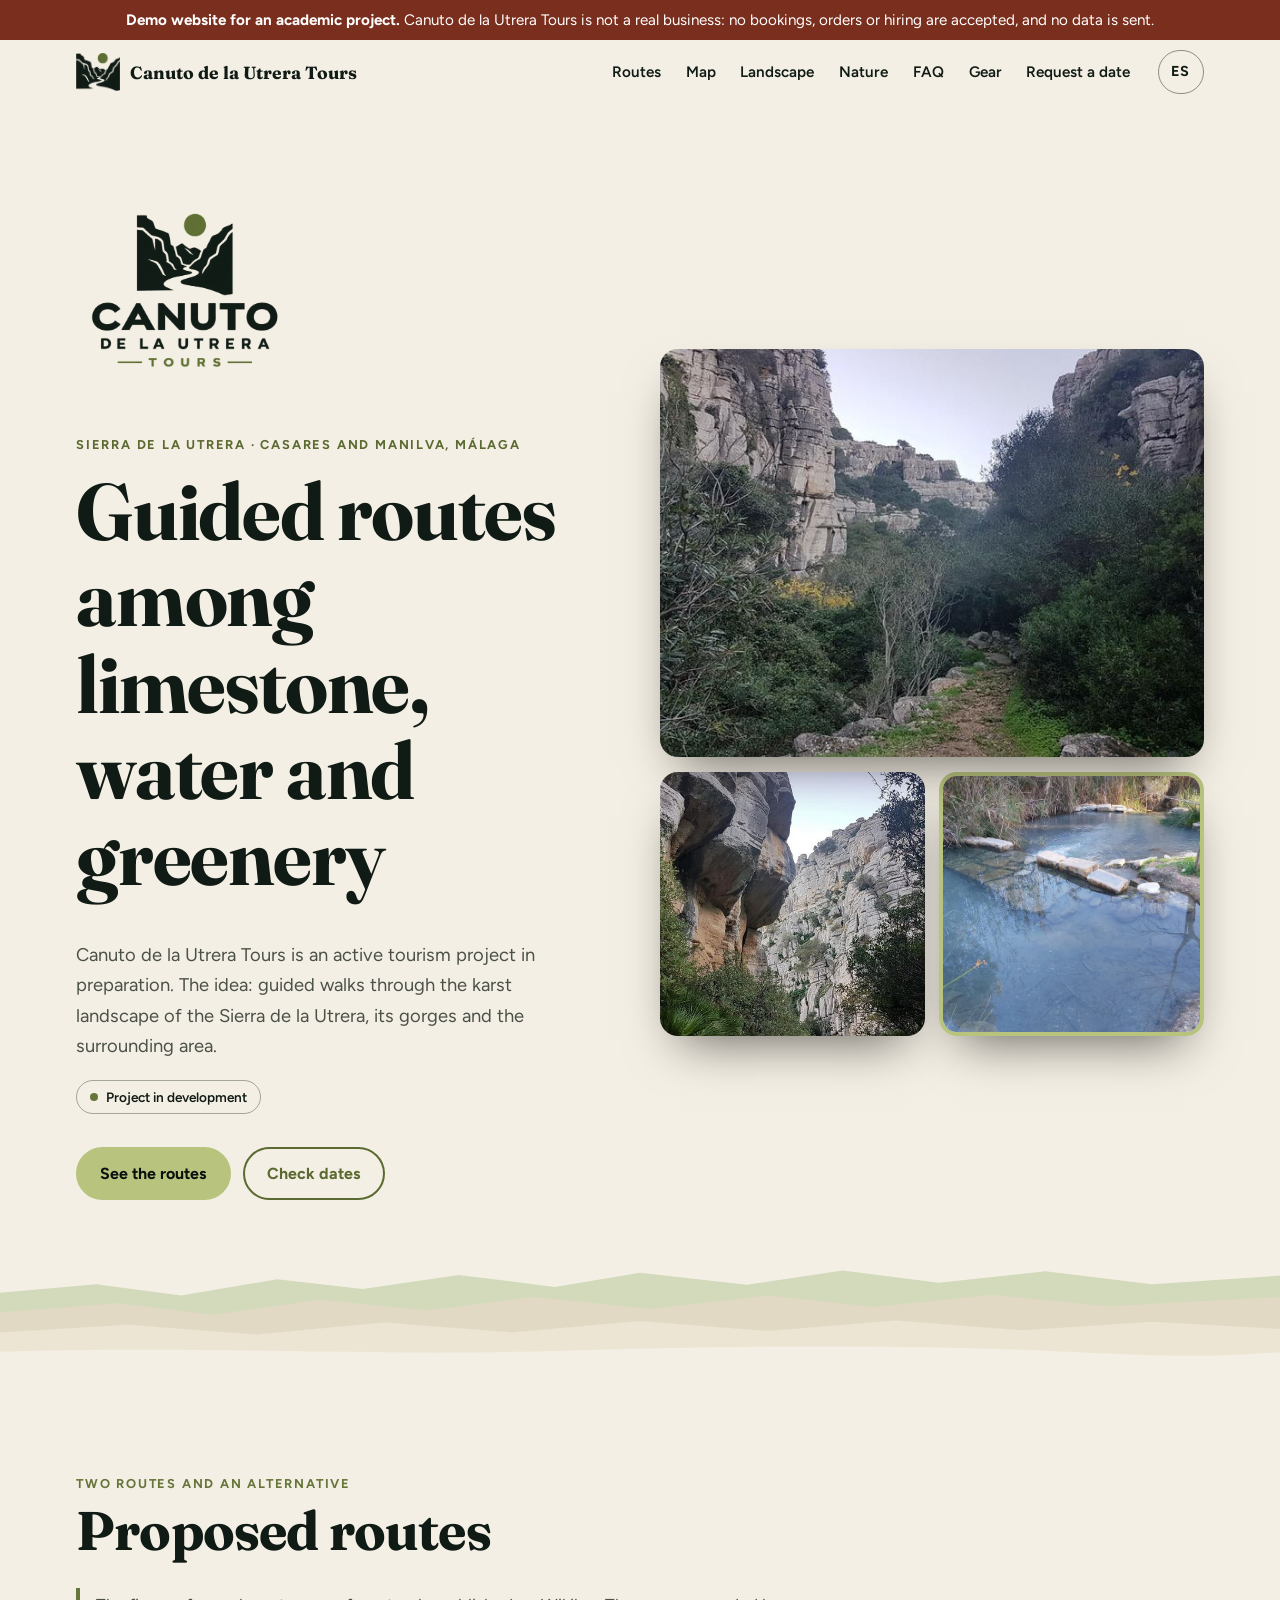
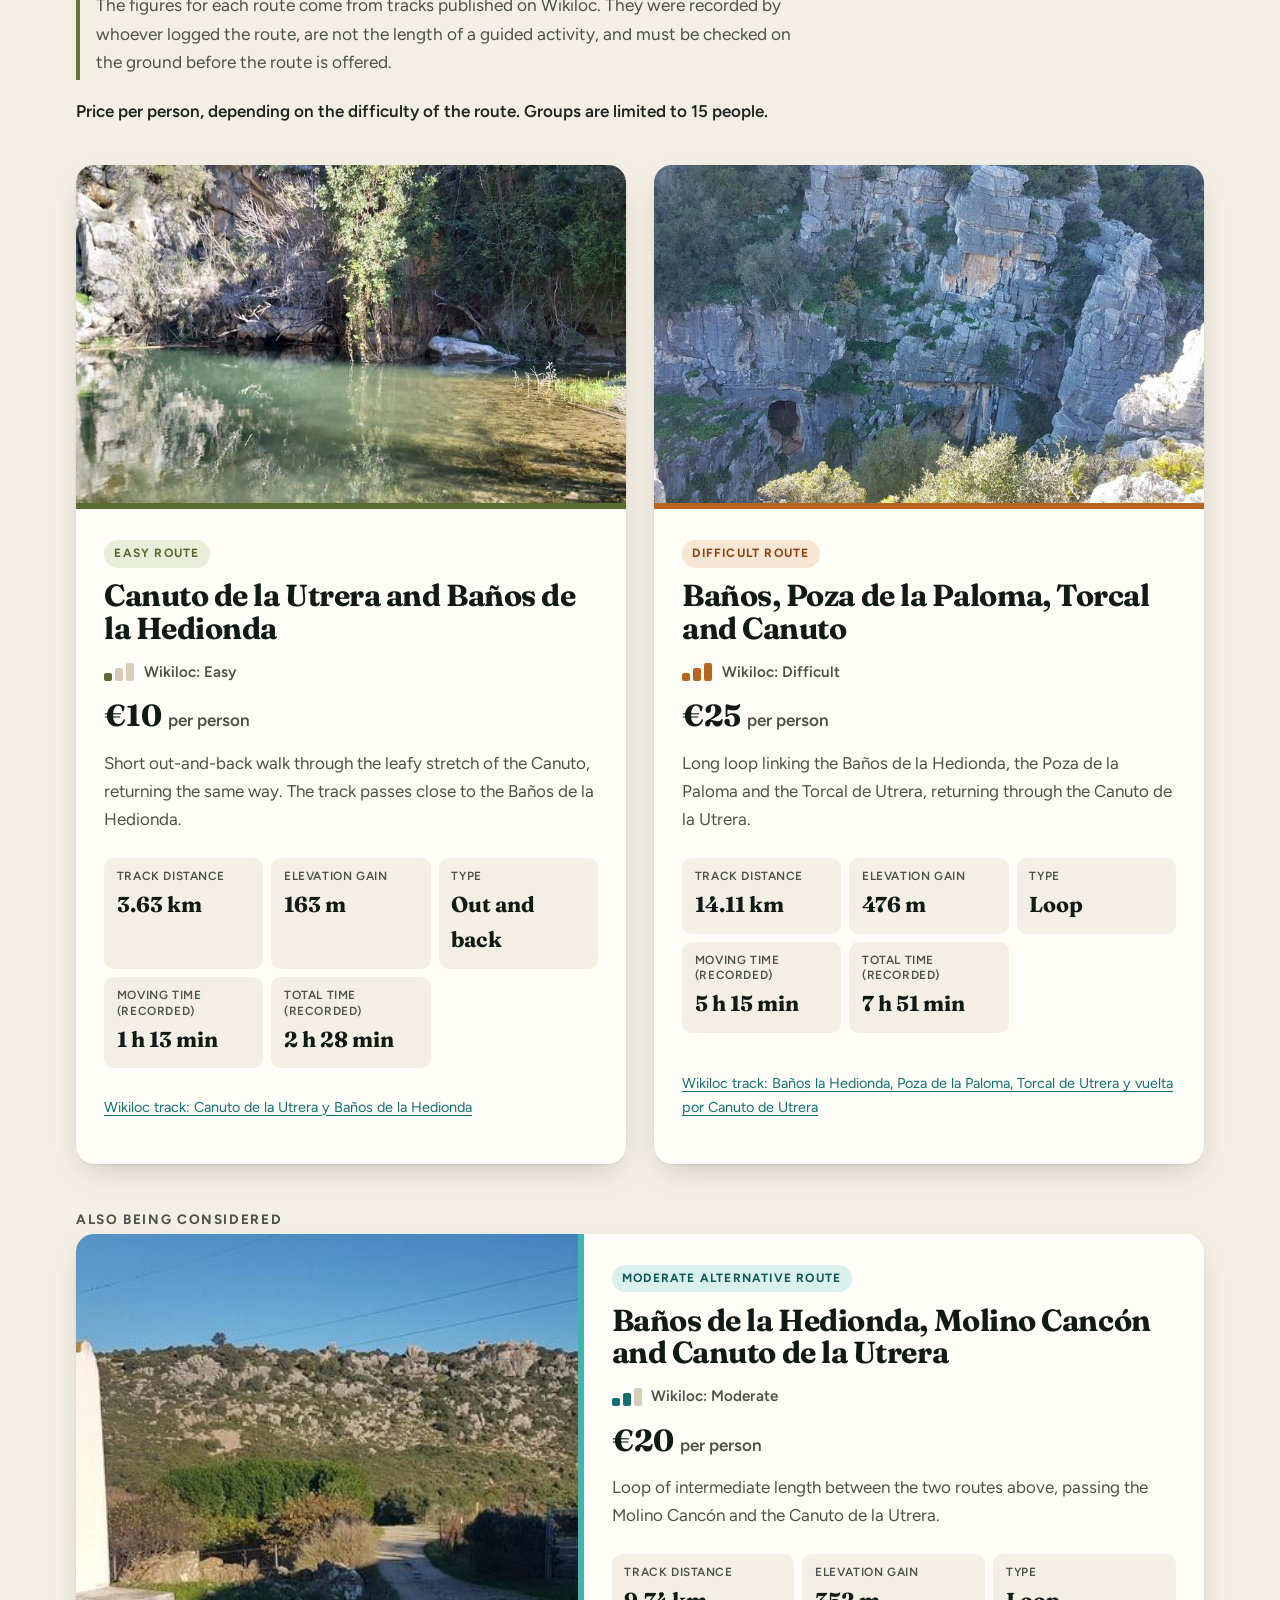
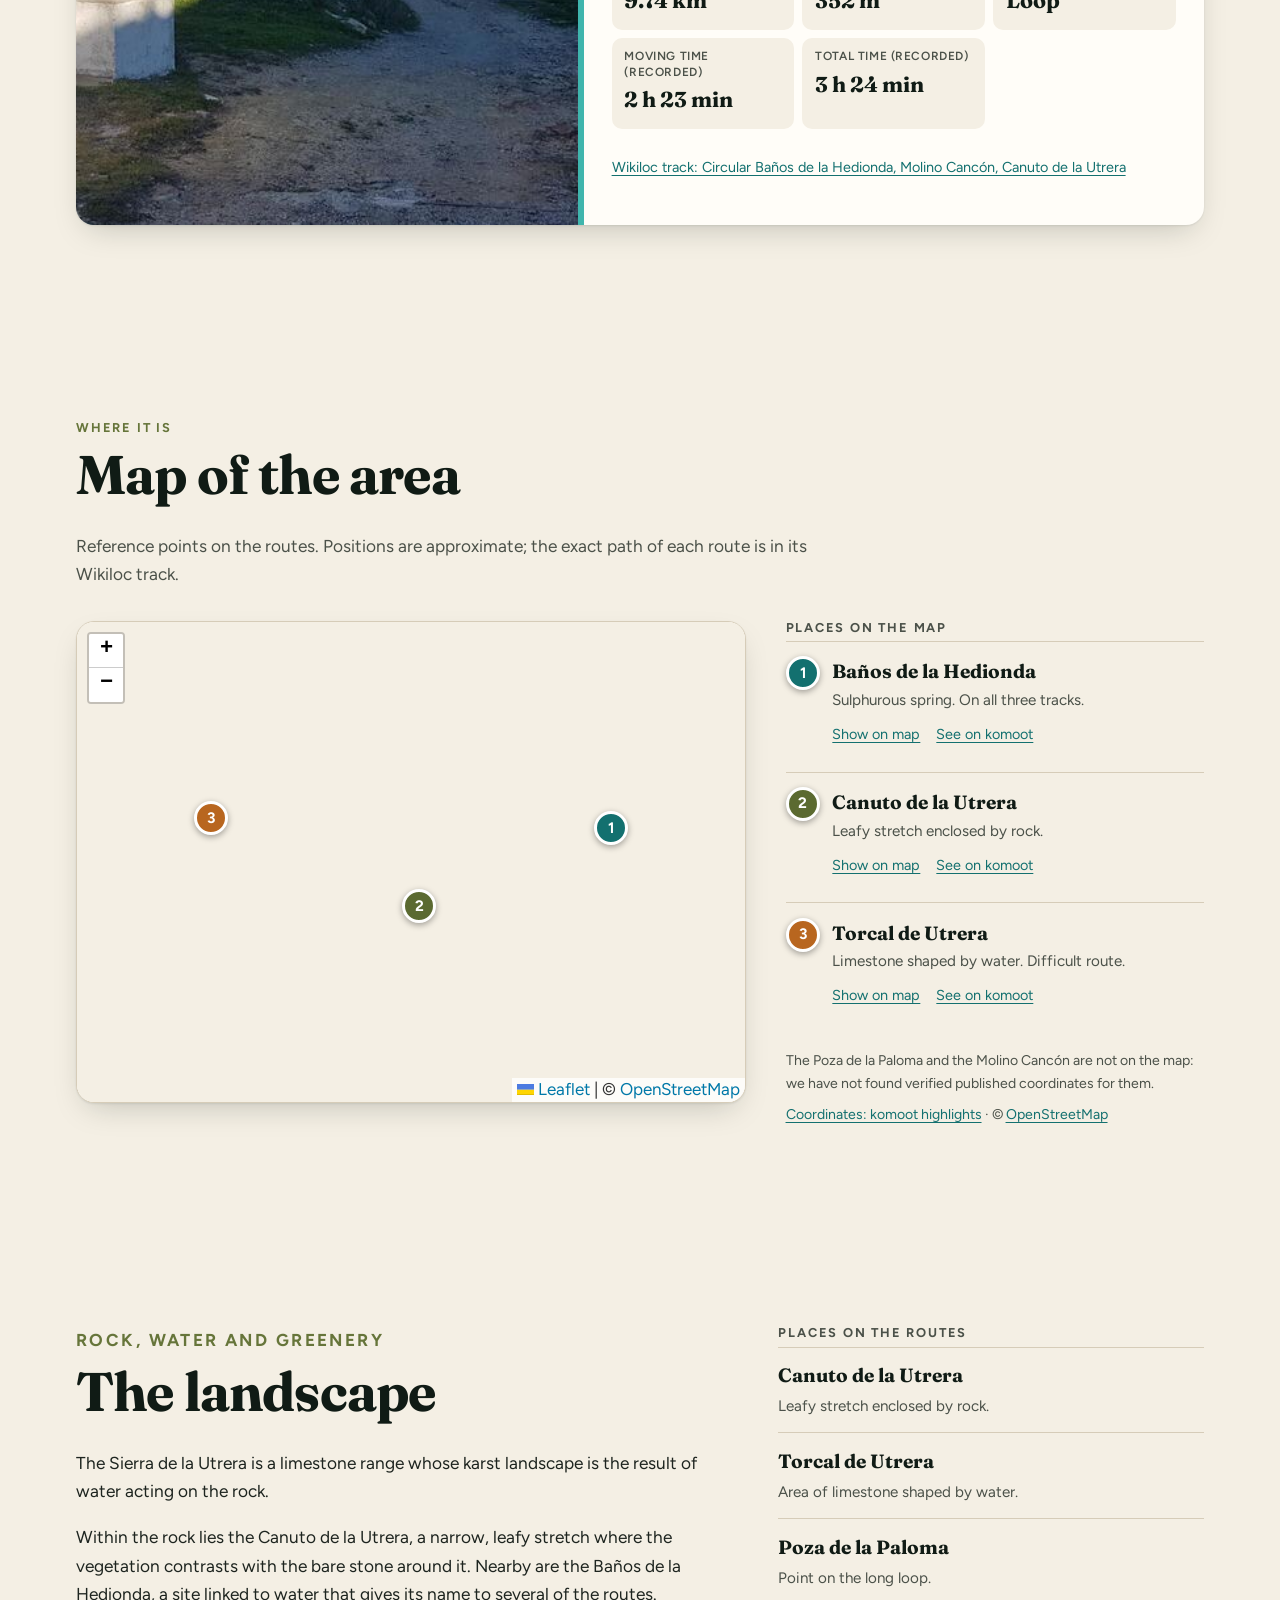
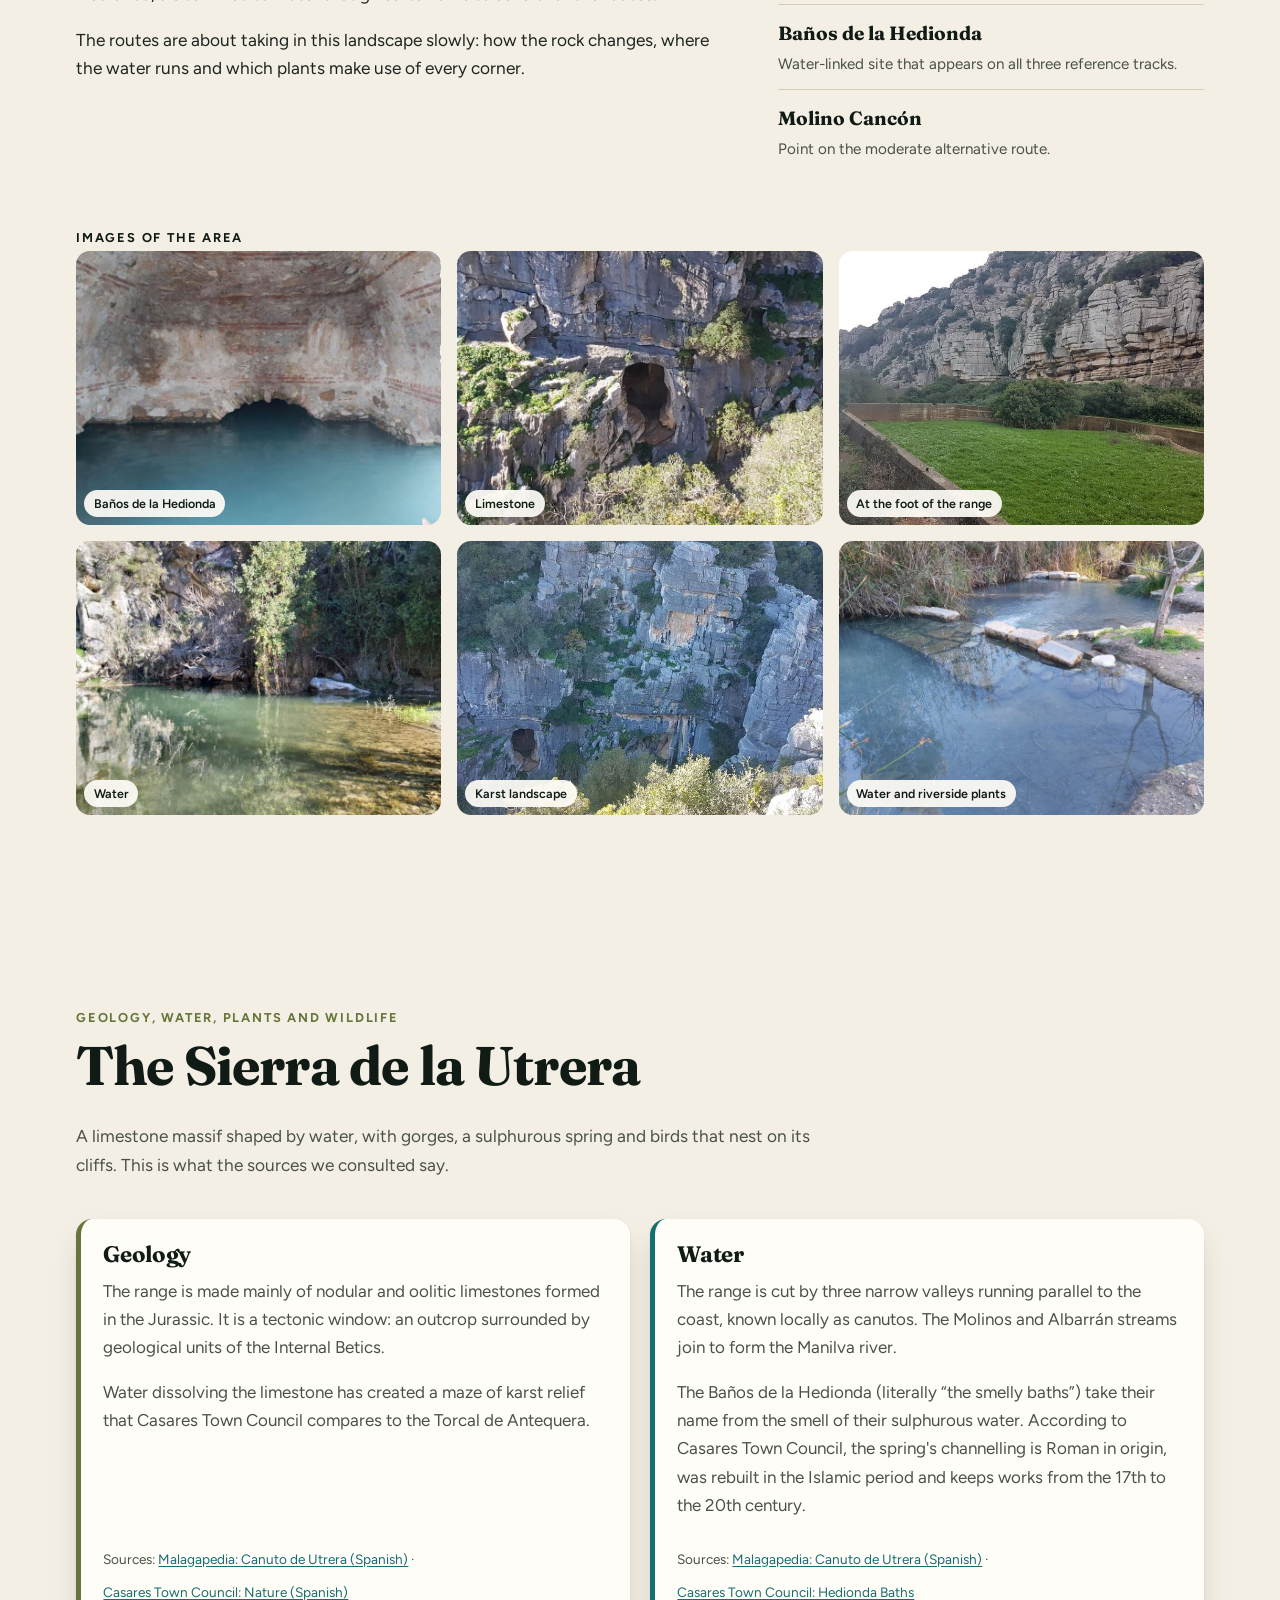
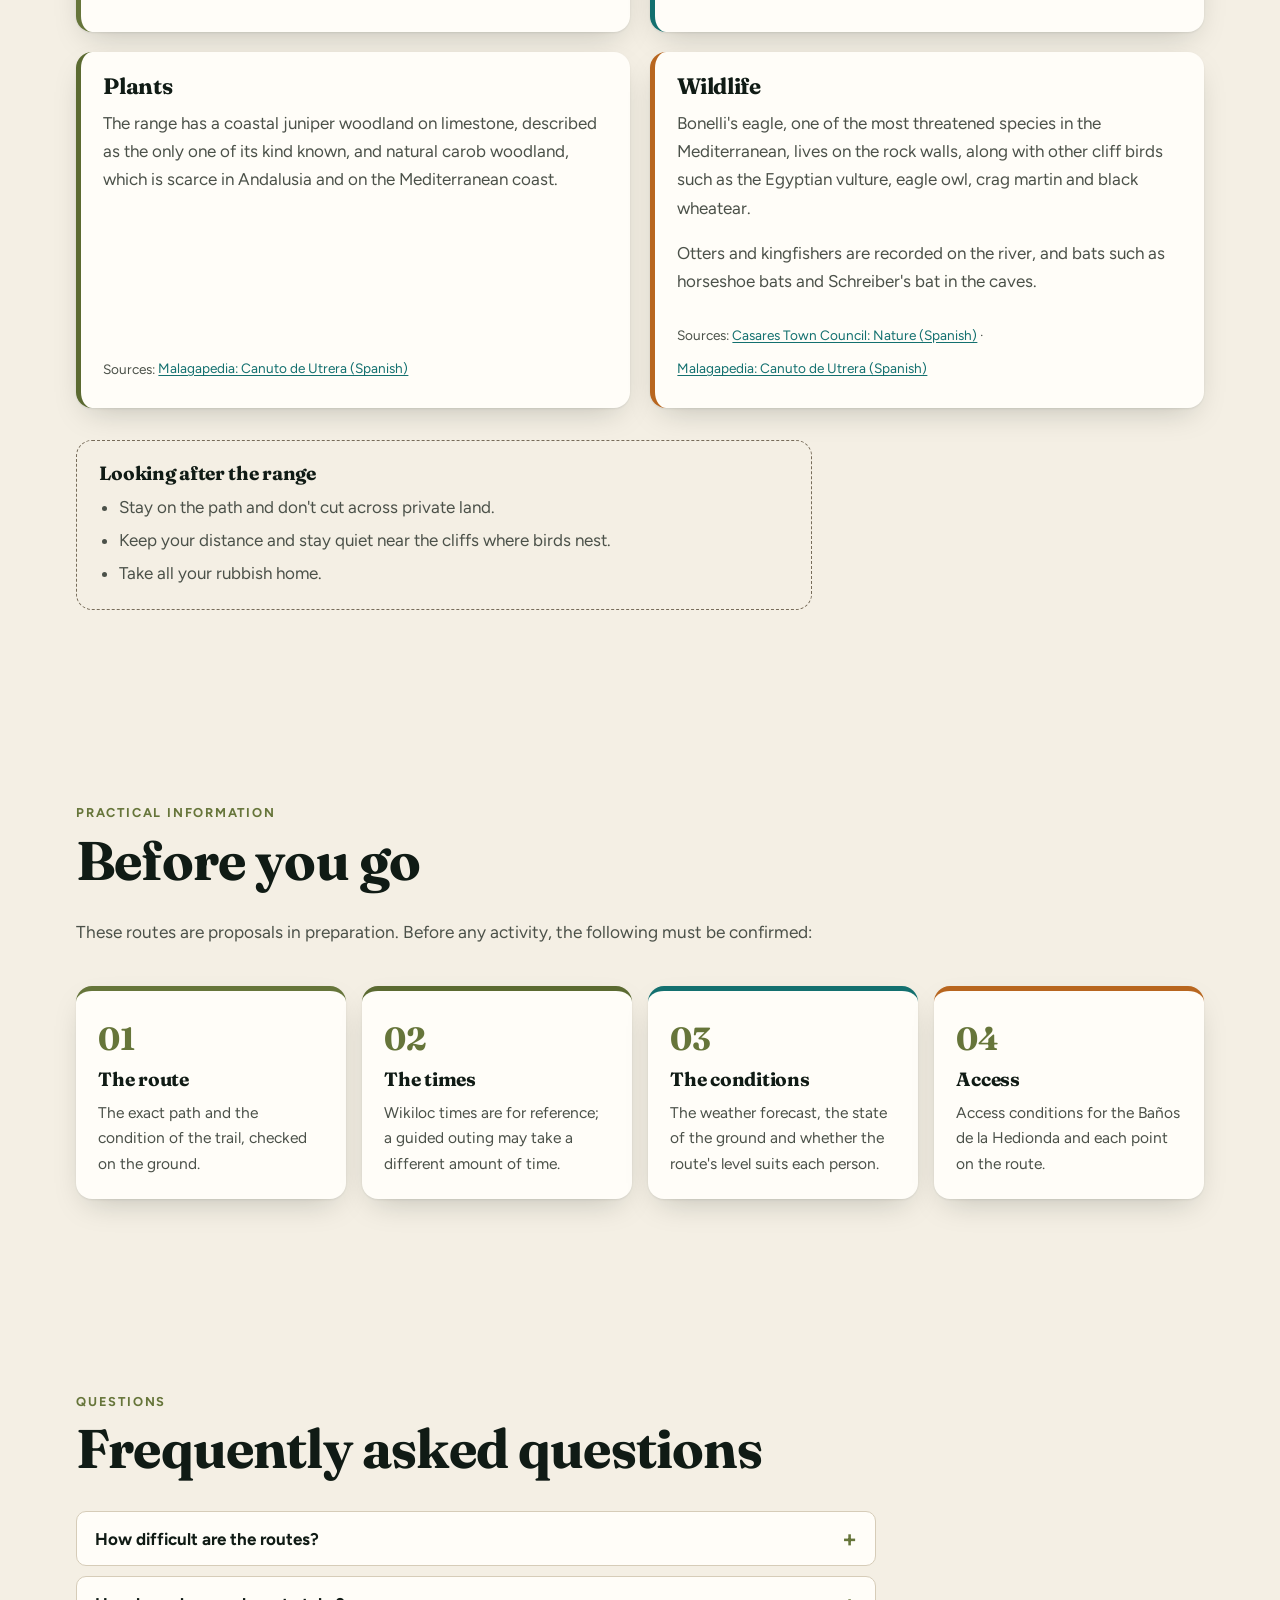
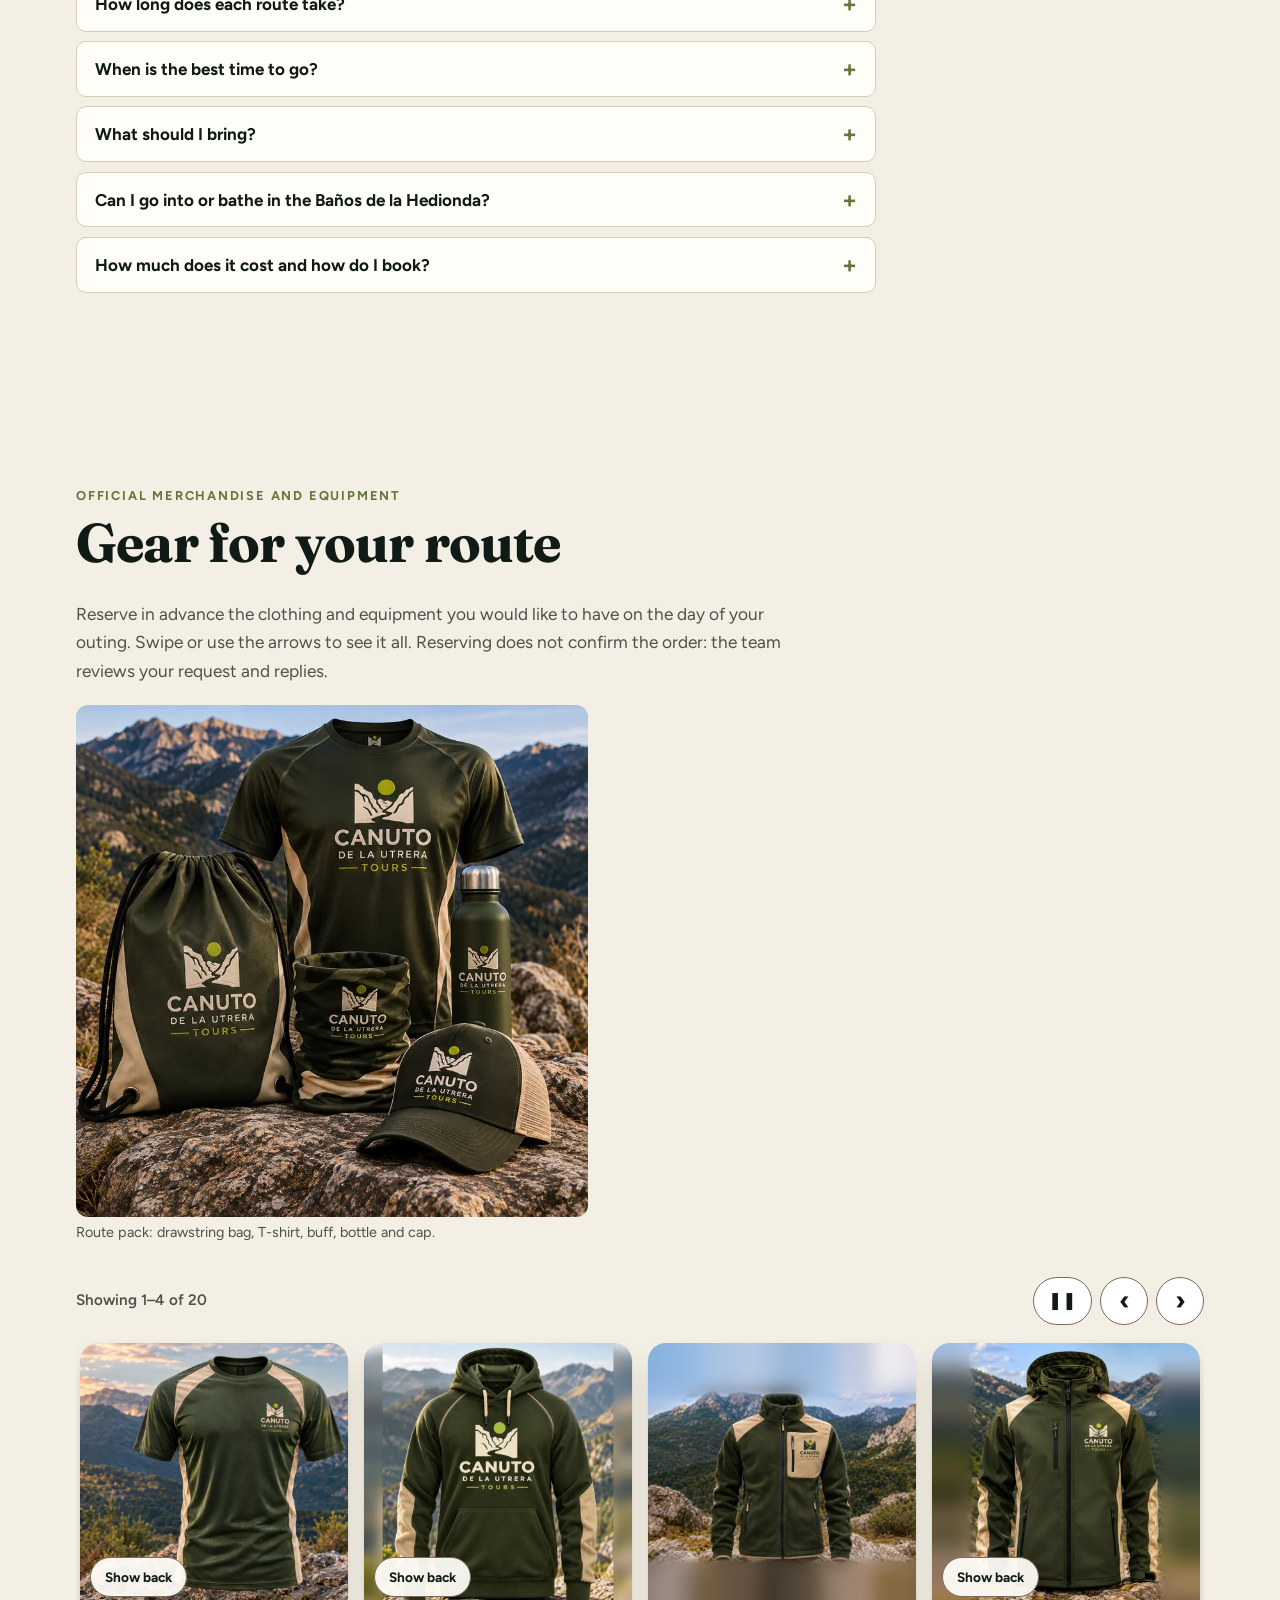
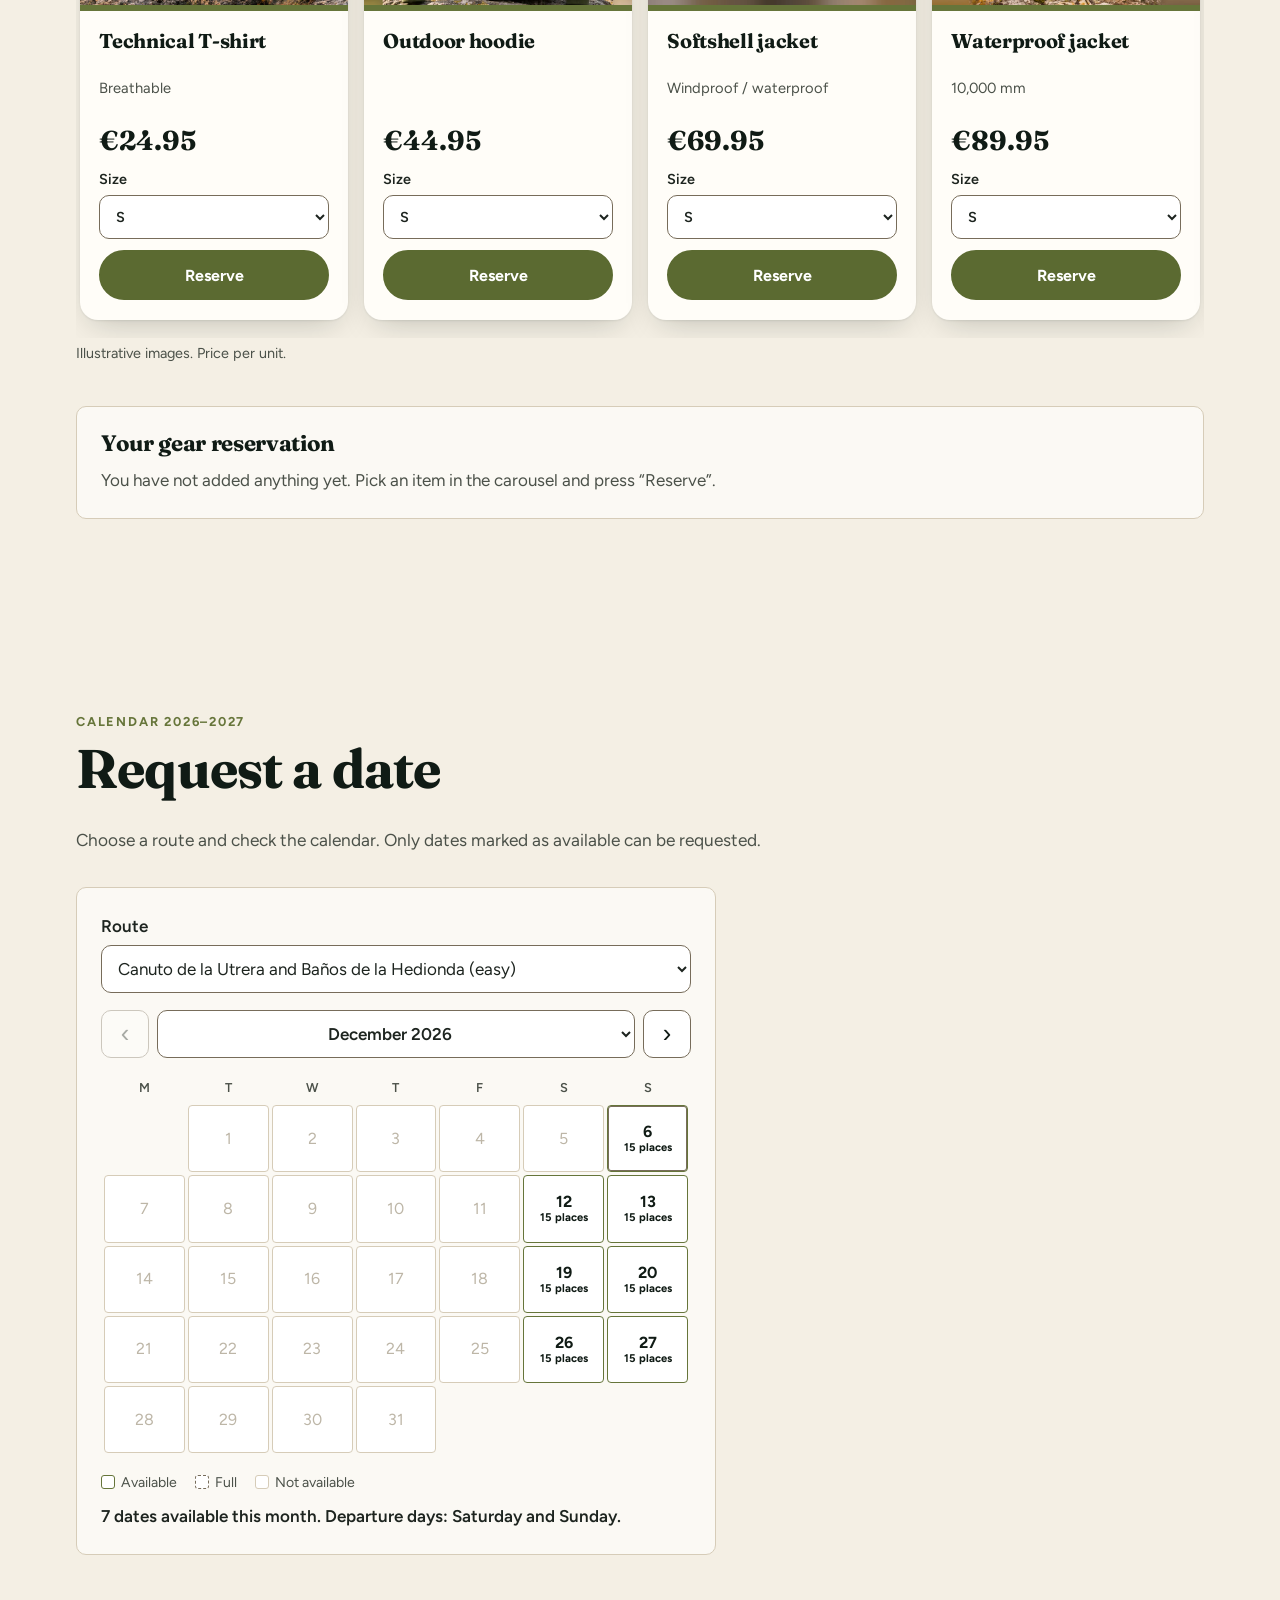
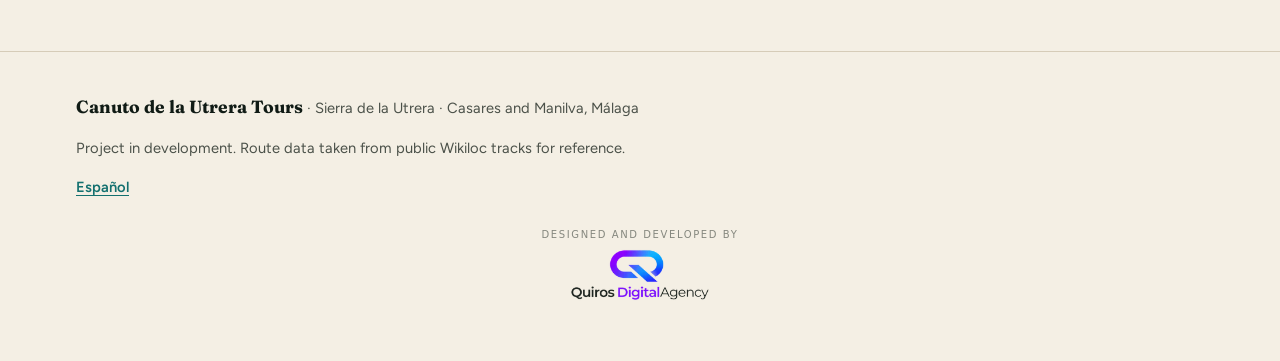
==== commit b304c9f2: "Solo fines de semana como días de salida Co-Authored-By: Claude Opus 5.5 <noreply@anthropic.com> Cla" ====
--- a/en.html
+++ b/en.html
@@ -483,7 +483,7 @@
     <button type="button" class="visor-btn visor-sig" data-visor="sig" aria-label="Next photo"><span aria-hidden="true">›</span></button>
     <button type="button" class="visor-btn visor-cerrar" data-visor="cerrar" aria-label="Close"><span aria-hidden="true">×</span></button>
   </dialog>
-  <script id="datos-reservas" type="application/json">{"idioma":"en","locale":"en-GB","textos":{"diasSalida":"Departure days: {dias}.","plaza":"place","plazas":"places","disponible":"available","completa":"Full","noDisponible":"Not available","sinFechas":"There are no open dates for this route yet.","sinFechasMes":"No dates available this month.","irProxima":"Go to the next available date","fechaMes":"date available this month.","fechasMes":"dates available this month.","ruta":"Route","fecha":"Date","plazasLibres":"Places left","enviando":"Sending…","enviar":"Send request","persona":"person","personas":"people","errorEnvio":"The request could not be sent. Check your connection and try again."},"rutas":[{"id":"ruta-facil","nombre":"Canuto de la Utrera and Baños de la Hedionda"},{"id":"ruta-dificil","nombre":"Baños, Poza de la Paloma, Torcal and Canuto"},{"id":"ruta-moderada","nombre":"Baños de la Hedionda, Molino Cancón and Canuto de la Utrera"}],"calendario":{"desde":2026,"hasta":2027},"diasSemana":[],"disponibilidad":[],"envio":{"endpoint":null},"privacidad":{"url":null}}</script>
+  <script id="datos-reservas" type="application/json">{"idioma":"en","locale":"en-GB","textos":{"diasSalida":"Departure days: {dias}.","plaza":"place","plazas":"places","disponible":"available","completa":"Full","noDisponible":"Not available","sinFechas":"There are no open dates for this route yet.","sinFechasMes":"No dates available this month.","irProxima":"Go to the next available date","fechaMes":"date available this month.","fechasMes":"dates available this month.","ruta":"Route","fecha":"Date","plazasLibres":"Places left","enviando":"Sending…","enviar":"Send request","persona":"person","personas":"people","errorEnvio":"The request could not be sent. Check your connection and try again."},"rutas":[{"id":"ruta-facil","nombre":"Canuto de la Utrera and Baños de la Hedionda"},{"id":"ruta-dificil","nombre":"Baños, Poza de la Paloma, Torcal and Canuto"},{"id":"ruta-moderada","nombre":"Baños de la Hedionda, Molino Cancón and Canuto de la Utrera"}],"calendario":{"desde":2026,"hasta":2027},"diasSemana":[6,0],"disponibilidad":[],"envio":{"endpoint":null},"privacidad":{"url":null}}</script>
   <script id="datos-material" type="application/json">{"idioma":"en","locale":"en-GB","textos":{"noDisponible":"unavailable","diasSalida":"Departure days: {dias}.","fechaElegida":"Chosen date: {fecha}.","sinFecha":"Choose a day in the calendar.","mostrando":"Showing {a}–{b} of {n}","anadido":"{nombre} added to your reservation","quitado":"{nombre} removed from your reservation","pausar":"Pause the carousel","reanudar":"Resume the carousel","verReserva":"View my reservation ({n})","mas":"Add one more","menos":"Remove one","quitar":"Remove","quitarDe":"Remove from reservation:","cantidad":"Quantity","sinMaterial":"Add at least one item to your reservation.","enviando":"Sending…","enviar":"Send reservation","errorEnvio":"The reservation could not be sent. Check your connection and try again.","exito":"{n} {u} for the route “{ruta}”, on {fecha}.","unidad":"item","unidades":"items","anadir":"Reserve"}}</script>
   <script id="datos-app" type="application/json">{"de":"of","offline":"You are offline: the map needs an internet connection to load. The reference points are listed here."}</script>
   <script src="reservas-validacion.js" defer></script>
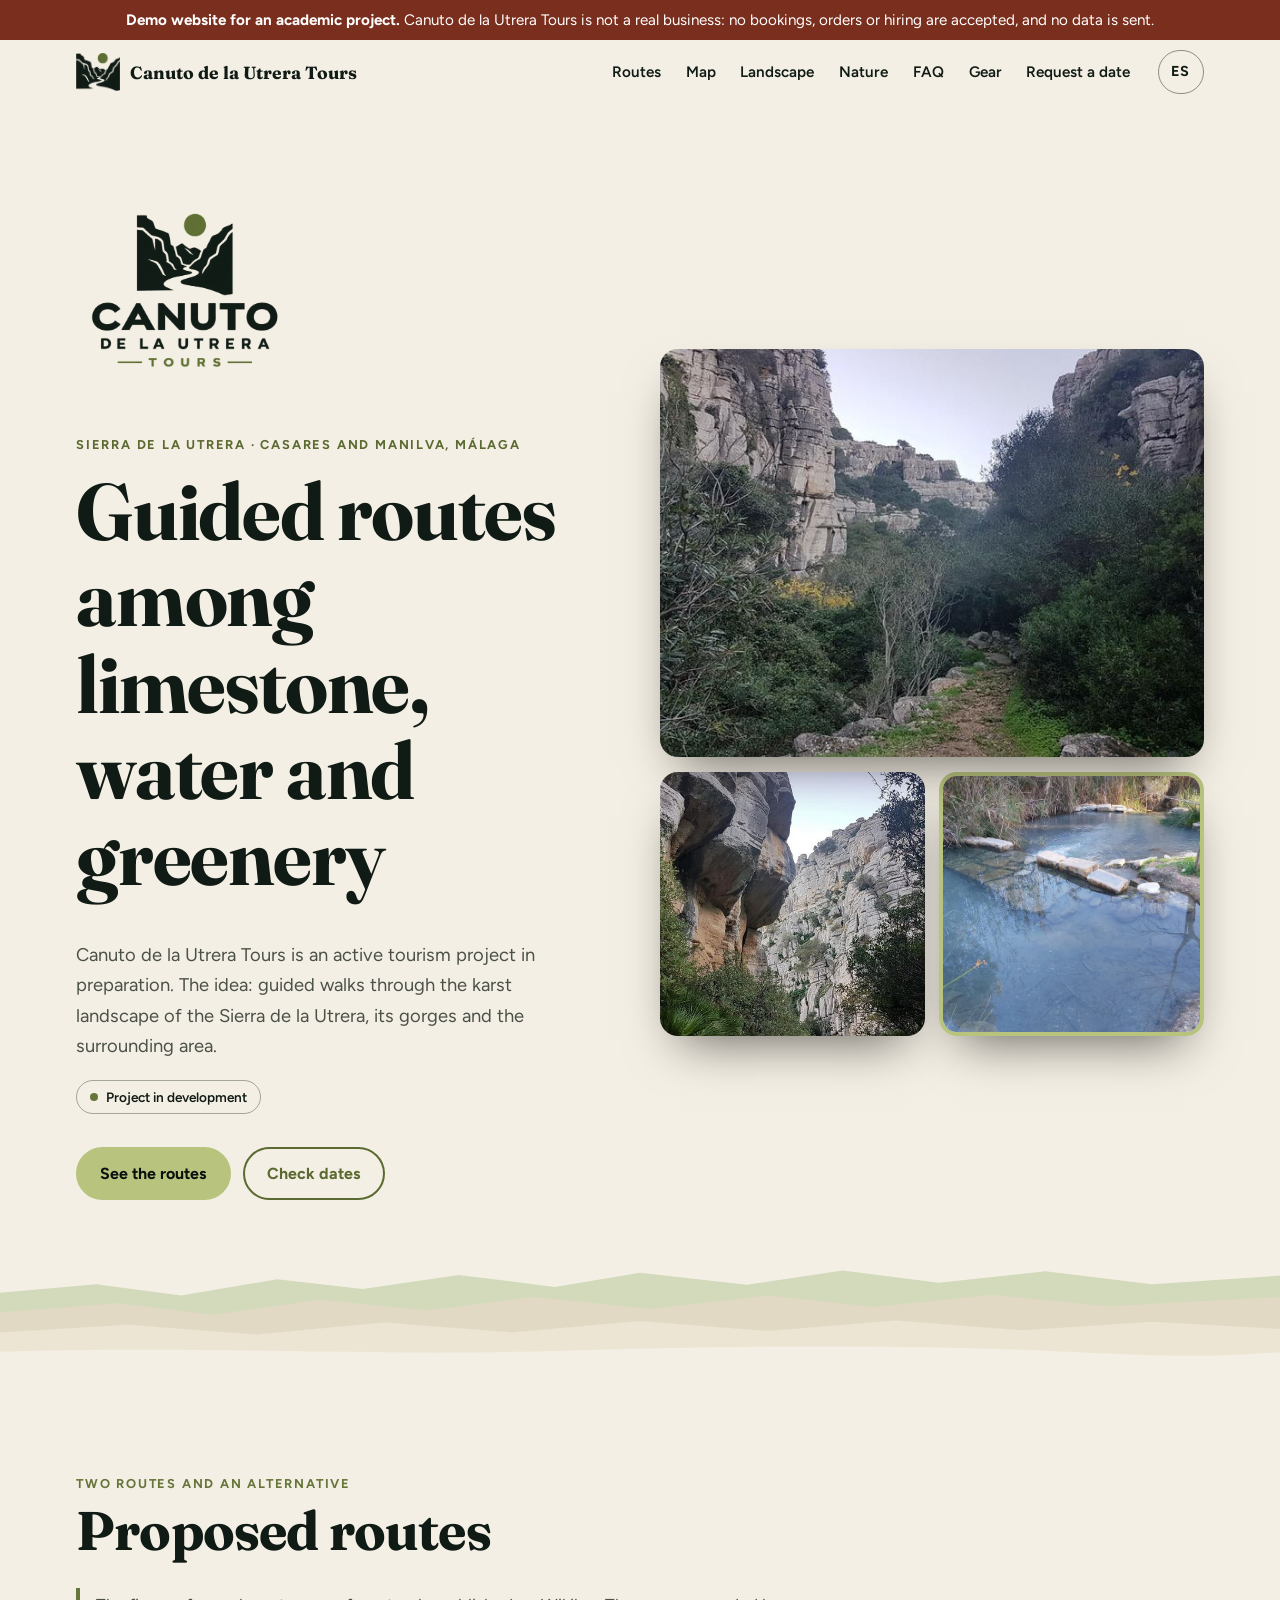
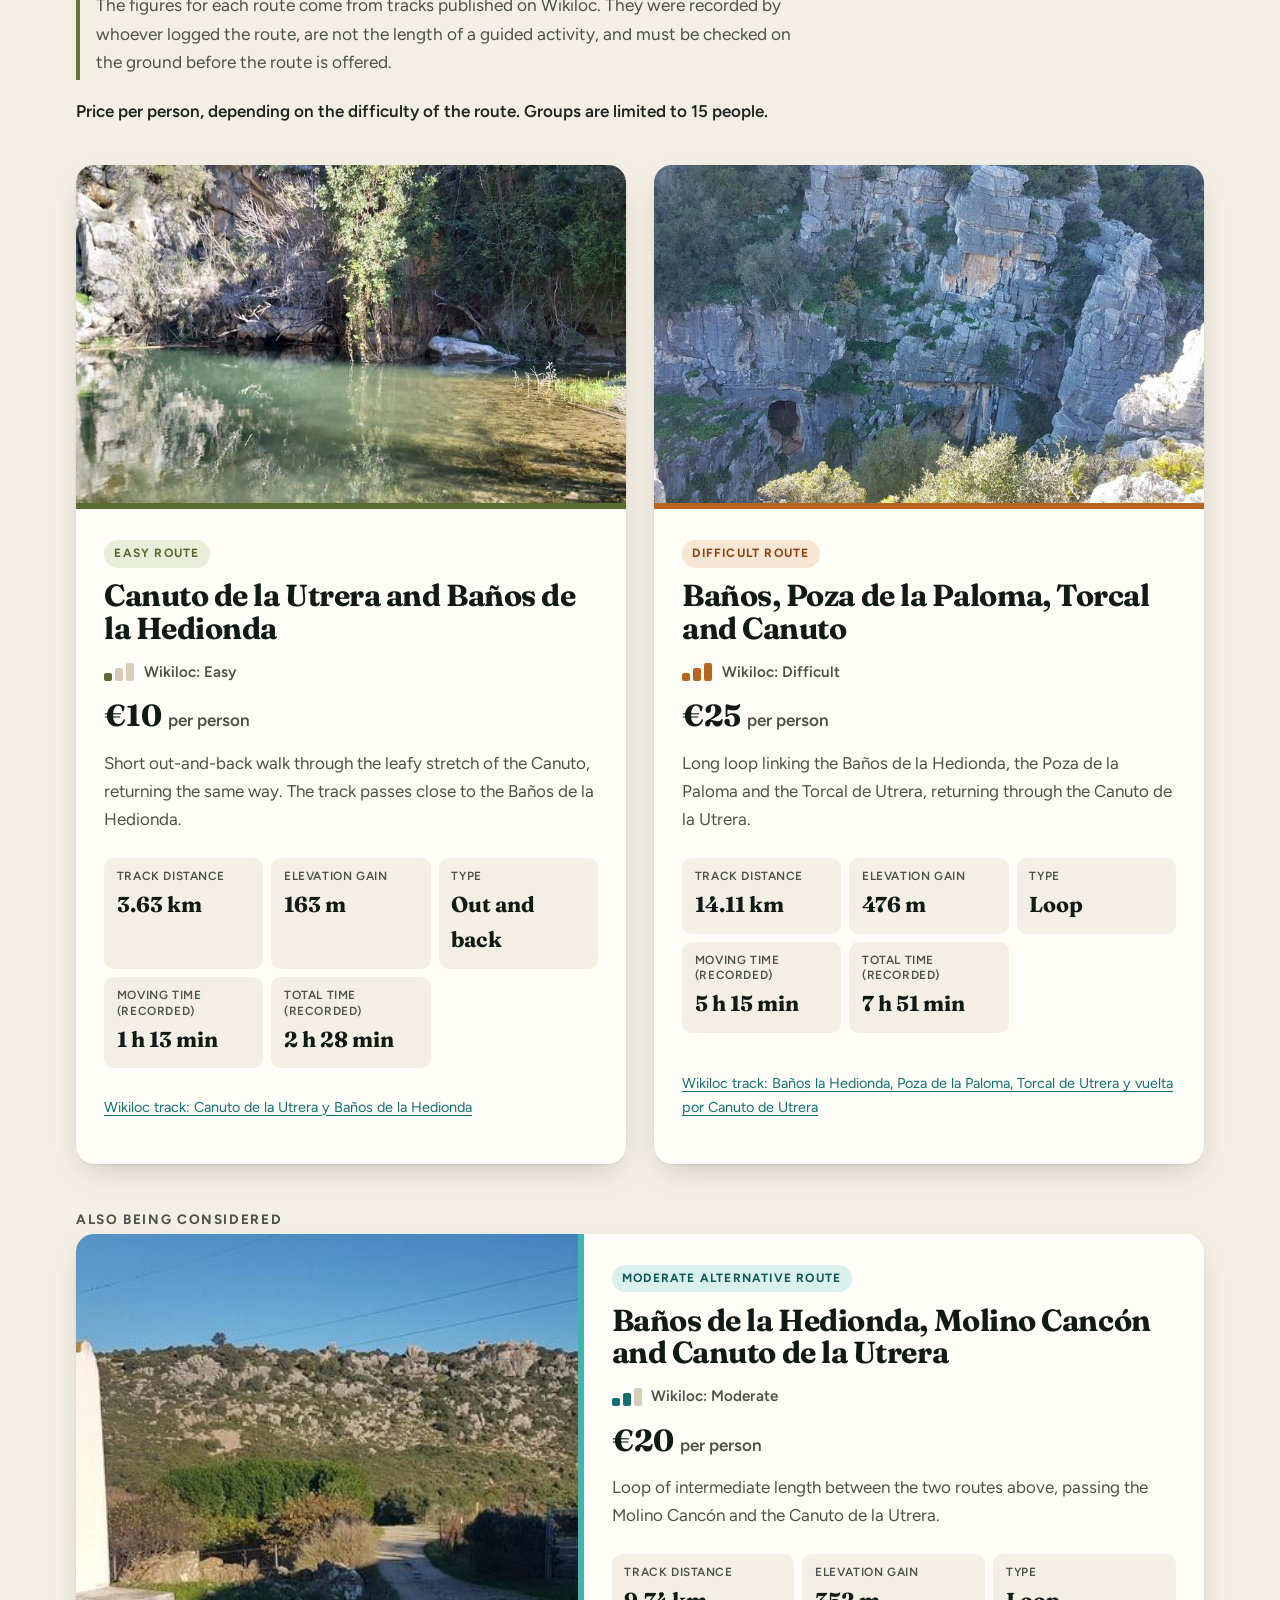
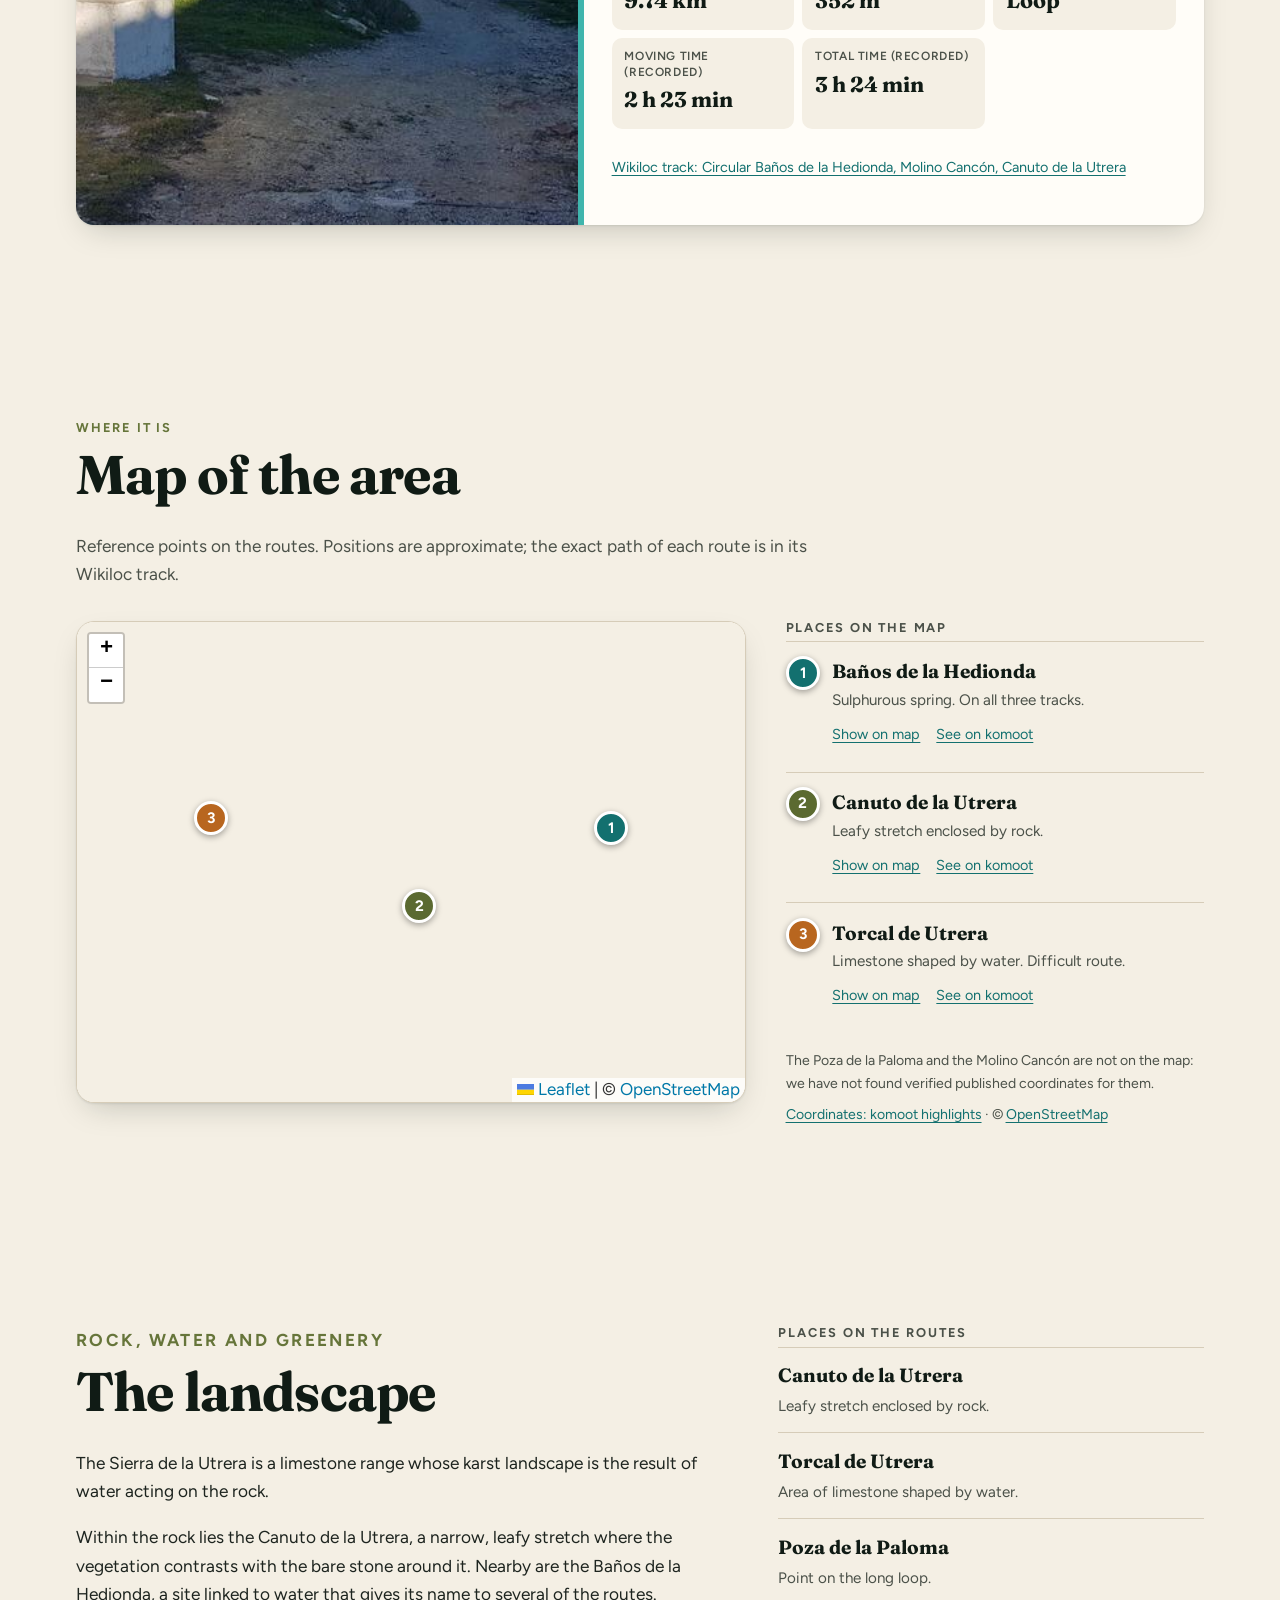
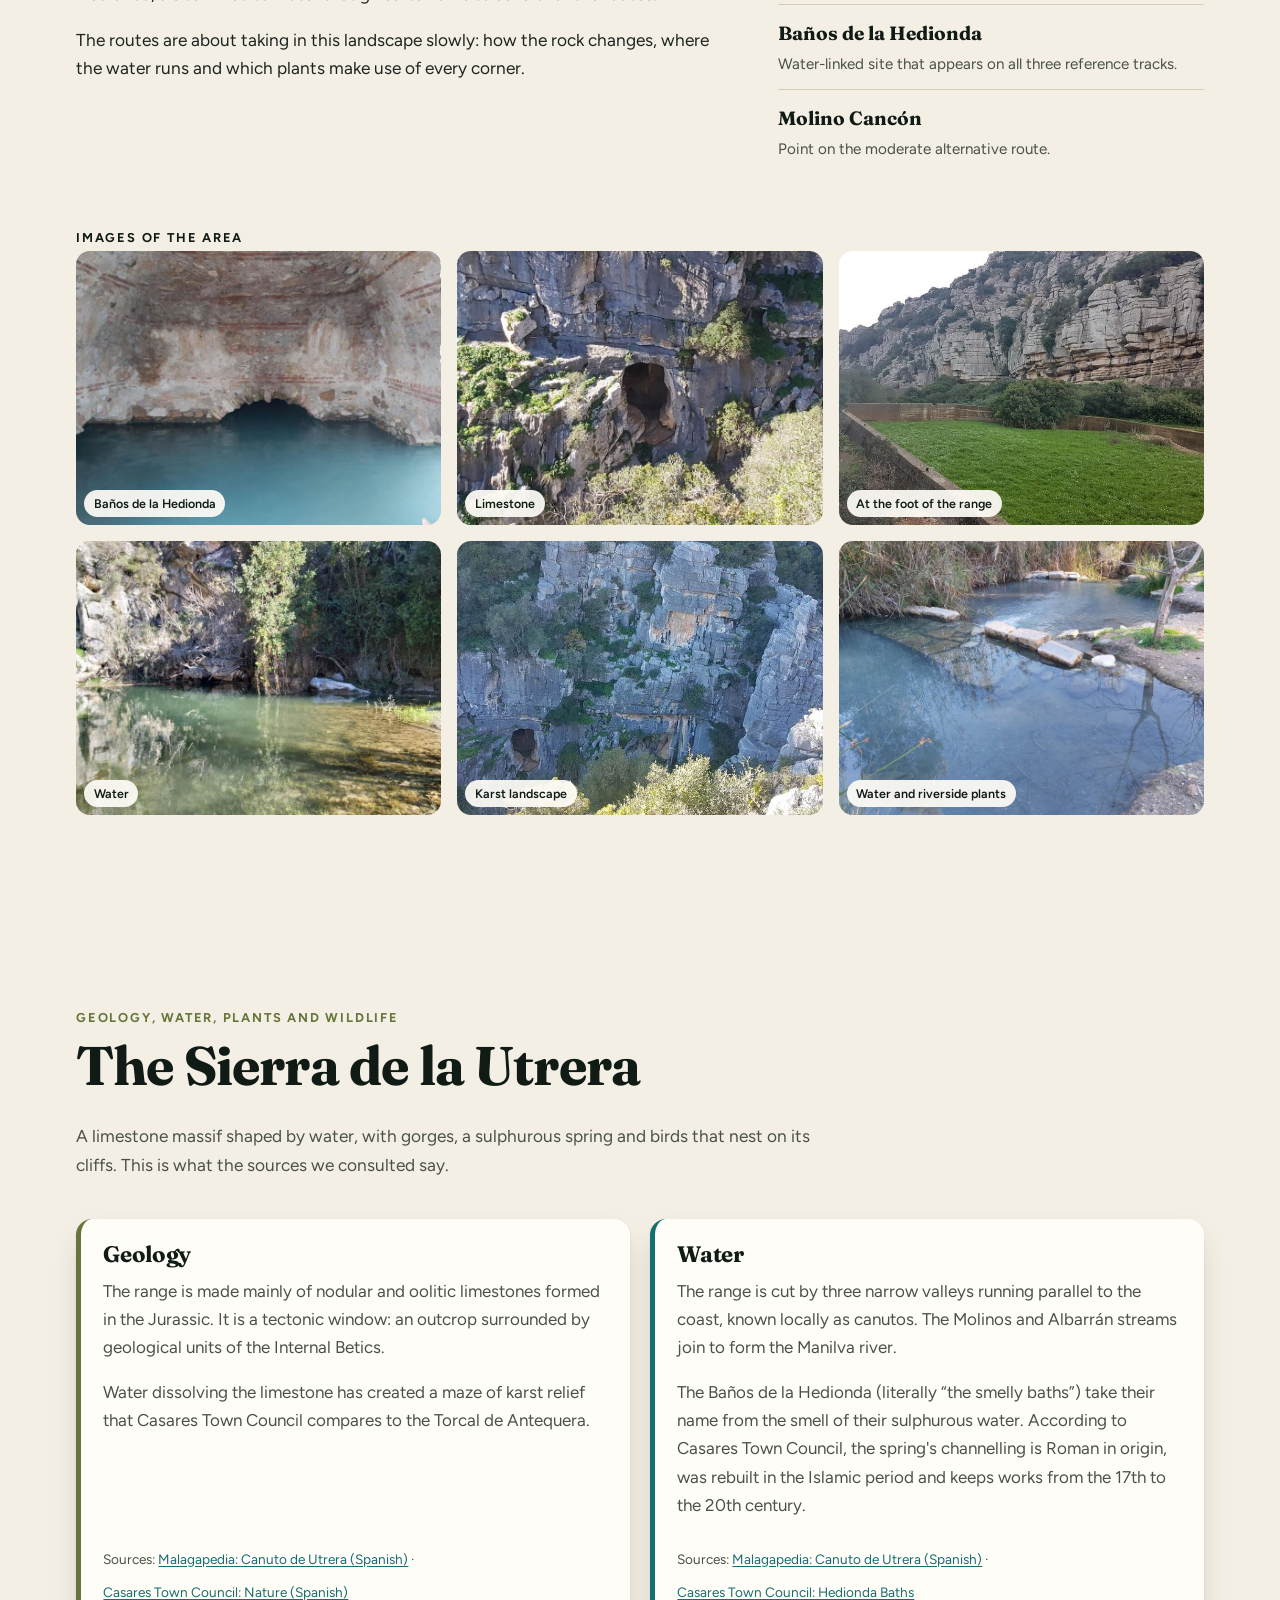
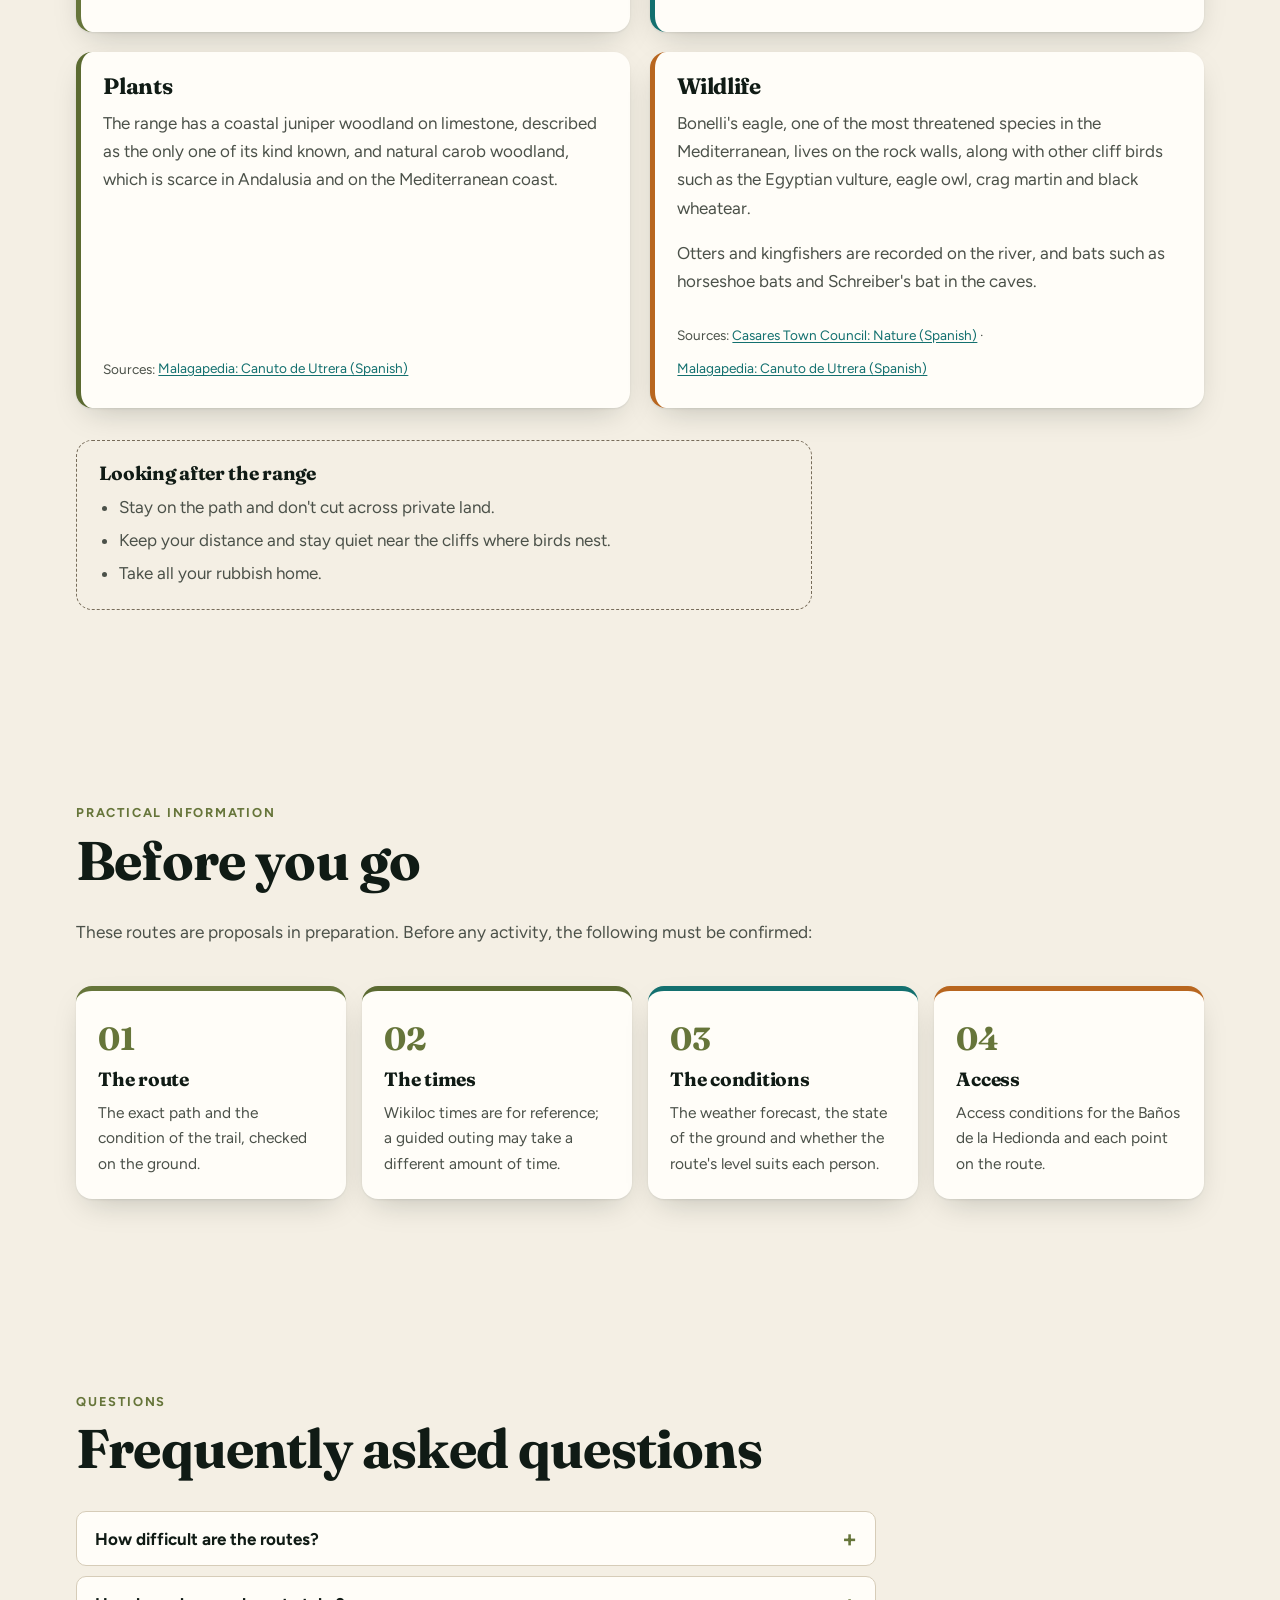
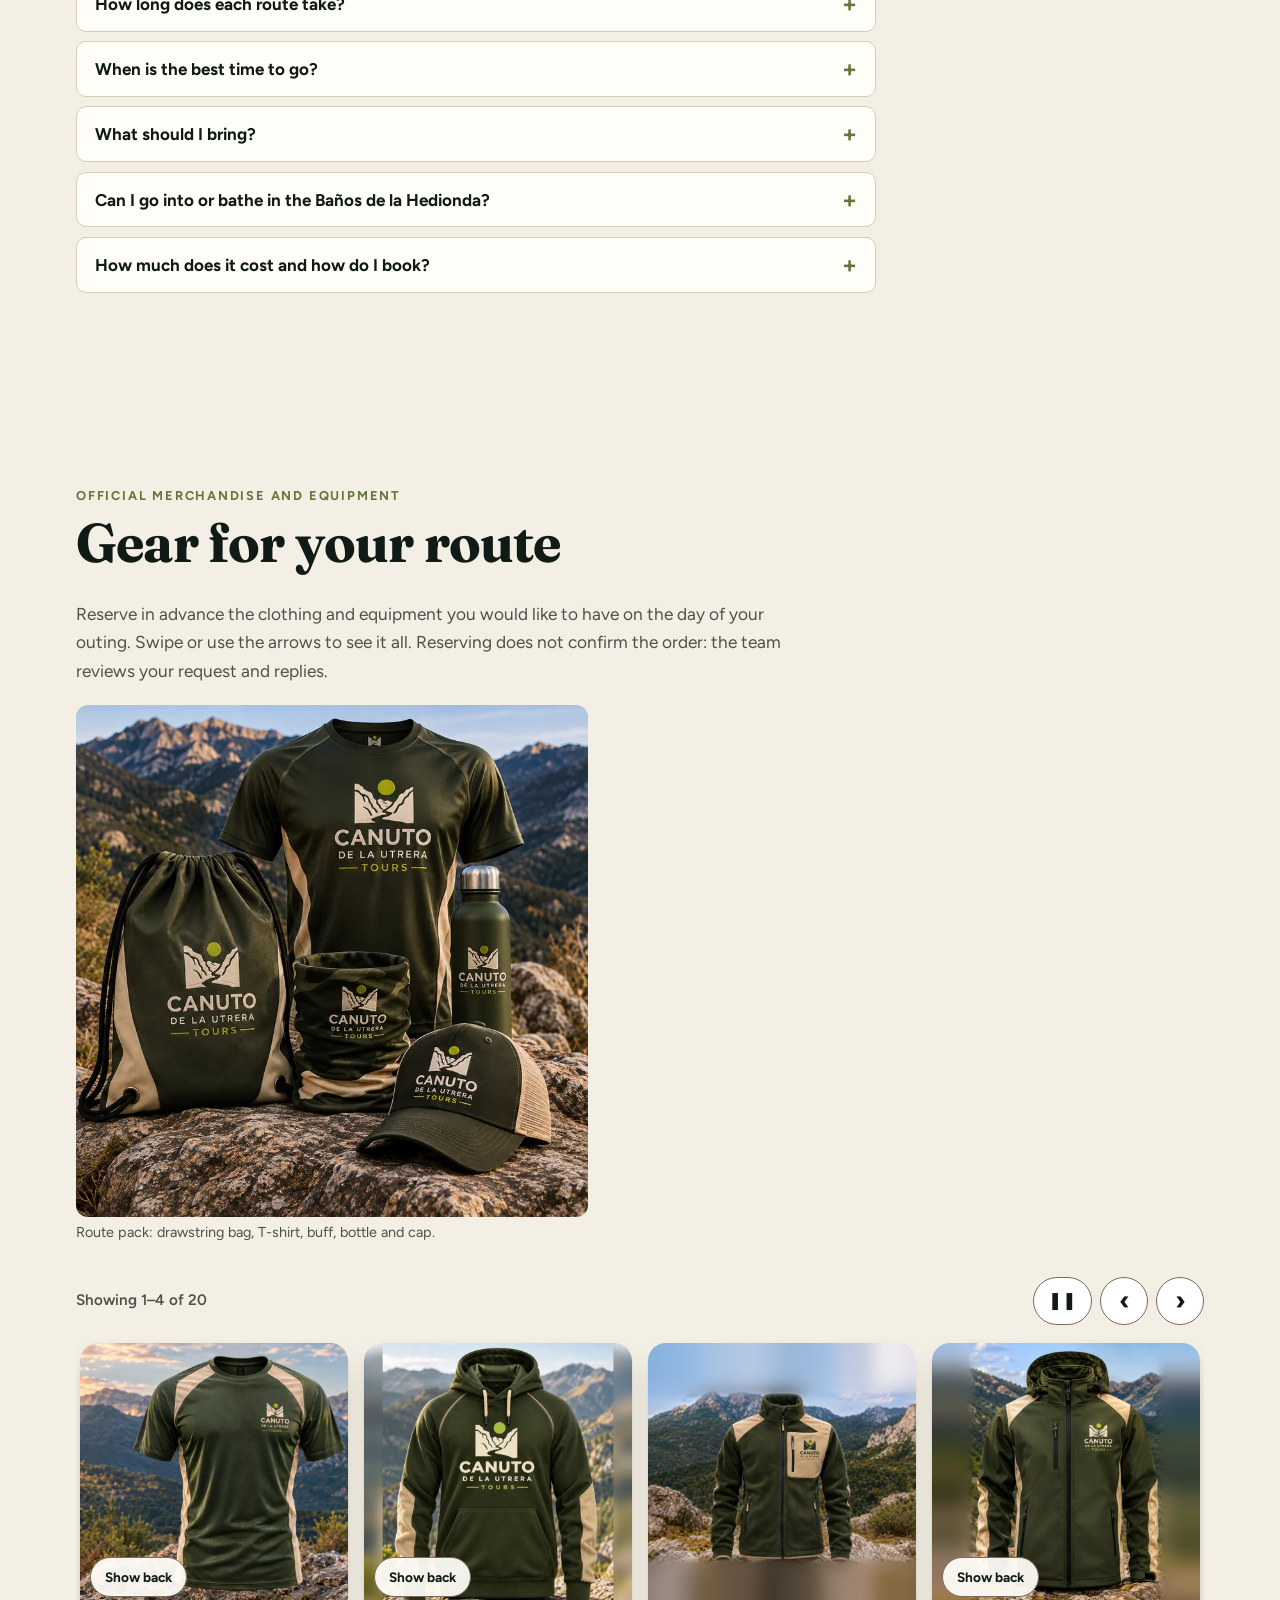
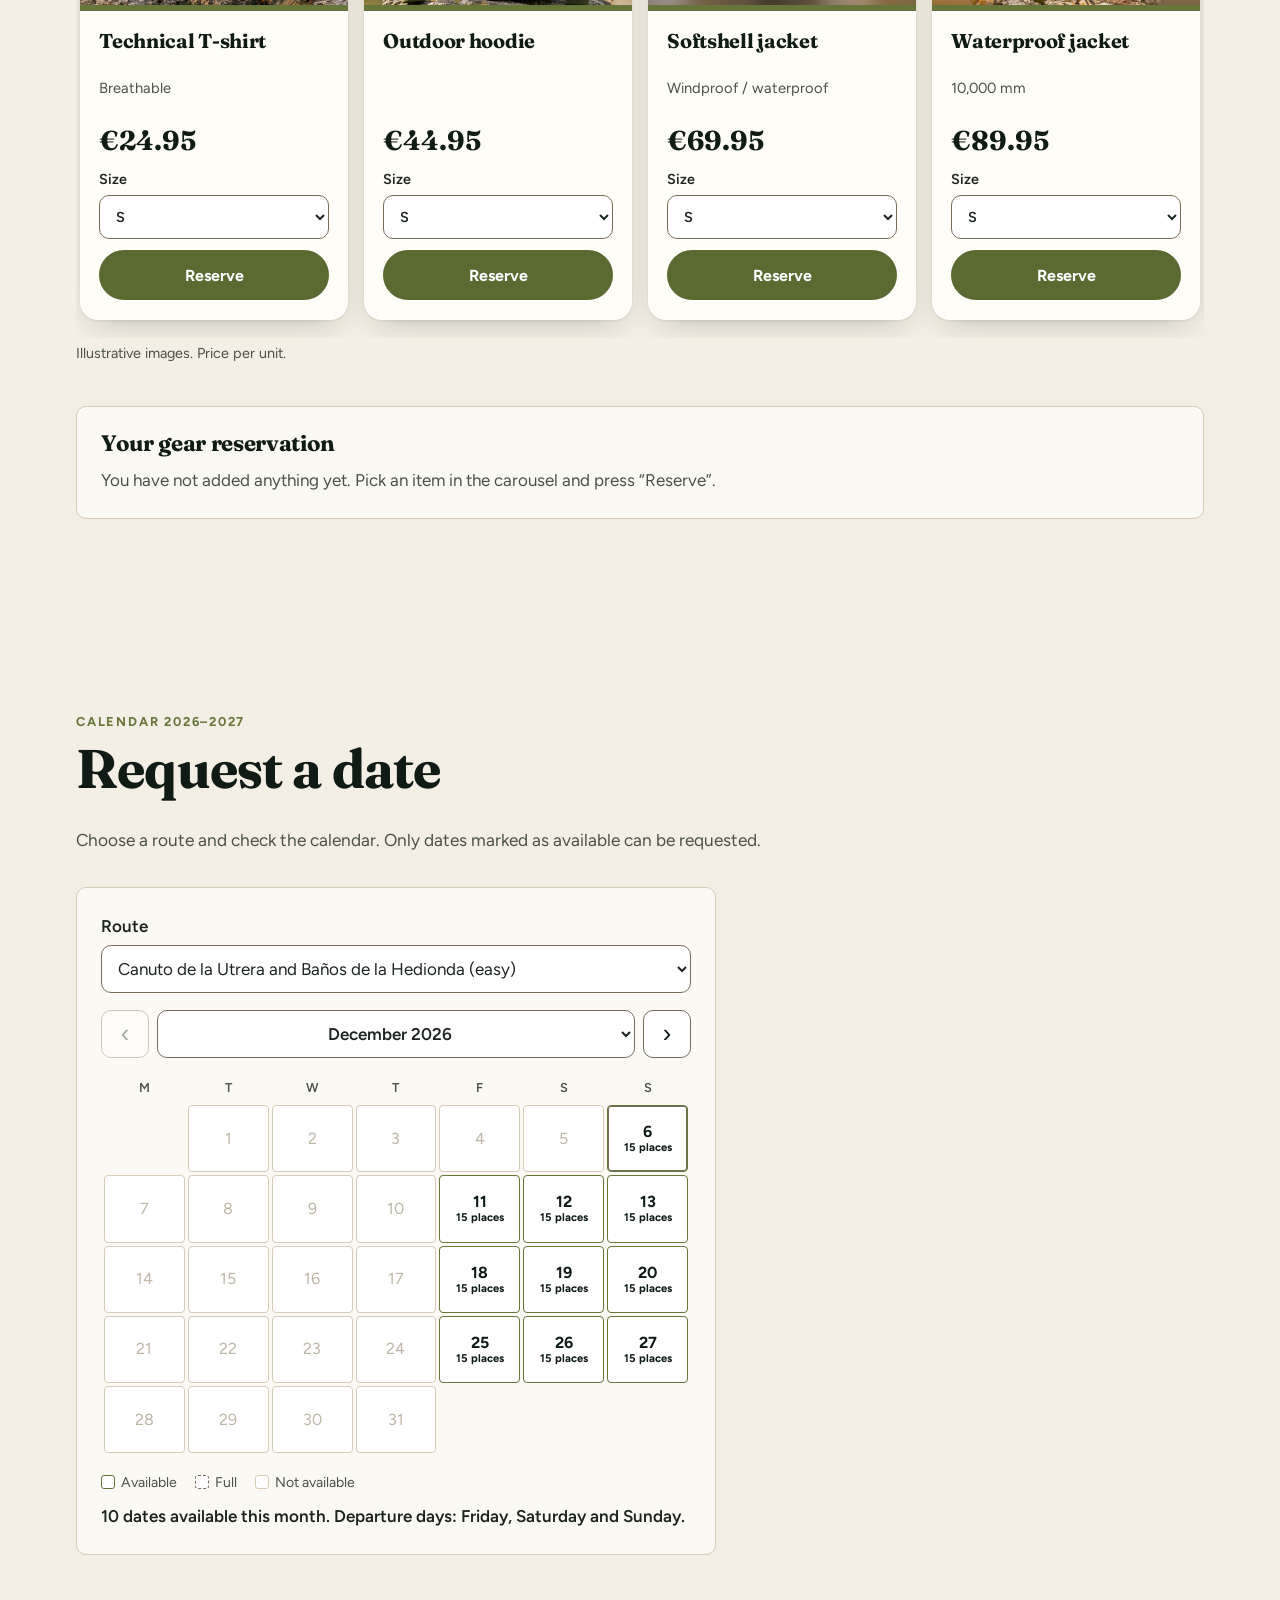
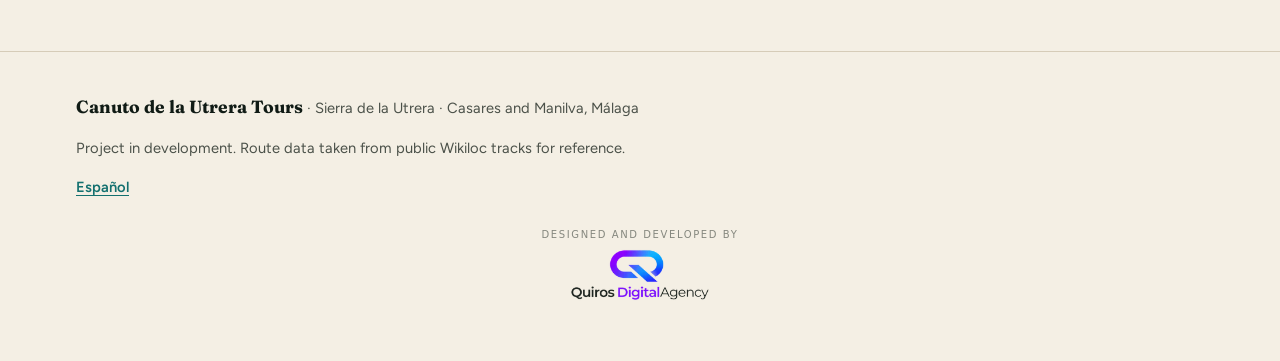
==== commit ecedce9a: "Días de salida: viernes, sábado y domingo Co-Authored-By: Claude Opus 5.5 <noreply@anthropic.com> Cl" ====
--- a/en.html
+++ b/en.html
@@ -483,7 +483,7 @@
     <button type="button" class="visor-btn visor-sig" data-visor="sig" aria-label="Next photo"><span aria-hidden="true">›</span></button>
     <button type="button" class="visor-btn visor-cerrar" data-visor="cerrar" aria-label="Close"><span aria-hidden="true">×</span></button>
   </dialog>
-  <script id="datos-reservas" type="application/json">{"idioma":"en","locale":"en-GB","textos":{"diasSalida":"Departure days: {dias}.","plaza":"place","plazas":"places","disponible":"available","completa":"Full","noDisponible":"Not available","sinFechas":"There are no open dates for this route yet.","sinFechasMes":"No dates available this month.","irProxima":"Go to the next available date","fechaMes":"date available this month.","fechasMes":"dates available this month.","ruta":"Route","fecha":"Date","plazasLibres":"Places left","enviando":"Sending…","enviar":"Send request","persona":"person","personas":"people","errorEnvio":"The request could not be sent. Check your connection and try again."},"rutas":[{"id":"ruta-facil","nombre":"Canuto de la Utrera and Baños de la Hedionda"},{"id":"ruta-dificil","nombre":"Baños, Poza de la Paloma, Torcal and Canuto"},{"id":"ruta-moderada","nombre":"Baños de la Hedionda, Molino Cancón and Canuto de la Utrera"}],"calendario":{"desde":2026,"hasta":2027},"diasSemana":[6,0],"disponibilidad":[],"envio":{"endpoint":null},"privacidad":{"url":null}}</script>
+  <script id="datos-reservas" type="application/json">{"idioma":"en","locale":"en-GB","textos":{"diasSalida":"Departure days: {dias}.","plaza":"place","plazas":"places","disponible":"available","completa":"Full","noDisponible":"Not available","sinFechas":"There are no open dates for this route yet.","sinFechasMes":"No dates available this month.","irProxima":"Go to the next available date","fechaMes":"date available this month.","fechasMes":"dates available this month.","ruta":"Route","fecha":"Date","plazasLibres":"Places left","enviando":"Sending…","enviar":"Send request","persona":"person","personas":"people","errorEnvio":"The request could not be sent. Check your connection and try again."},"rutas":[{"id":"ruta-facil","nombre":"Canuto de la Utrera and Baños de la Hedionda"},{"id":"ruta-dificil","nombre":"Baños, Poza de la Paloma, Torcal and Canuto"},{"id":"ruta-moderada","nombre":"Baños de la Hedionda, Molino Cancón and Canuto de la Utrera"}],"calendario":{"desde":2026,"hasta":2027},"diasSemana":[5,6,0],"disponibilidad":[],"envio":{"endpoint":null},"privacidad":{"url":null}}</script>
   <script id="datos-material" type="application/json">{"idioma":"en","locale":"en-GB","textos":{"noDisponible":"unavailable","diasSalida":"Departure days: {dias}.","fechaElegida":"Chosen date: {fecha}.","sinFecha":"Choose a day in the calendar.","mostrando":"Showing {a}–{b} of {n}","anadido":"{nombre} added to your reservation","quitado":"{nombre} removed from your reservation","pausar":"Pause the carousel","reanudar":"Resume the carousel","verReserva":"View my reservation ({n})","mas":"Add one more","menos":"Remove one","quitar":"Remove","quitarDe":"Remove from reservation:","cantidad":"Quantity","sinMaterial":"Add at least one item to your reservation.","enviando":"Sending…","enviar":"Send reservation","errorEnvio":"The reservation could not be sent. Check your connection and try again.","exito":"{n} {u} for the route “{ruta}”, on {fecha}.","unidad":"item","unidades":"items","anadir":"Reserve"}}</script>
   <script id="datos-app" type="application/json">{"de":"of","offline":"You are offline: the map needs an internet connection to load. The reference points are listed here."}</script>
   <script src="reservas-validacion.js" defer></script>
